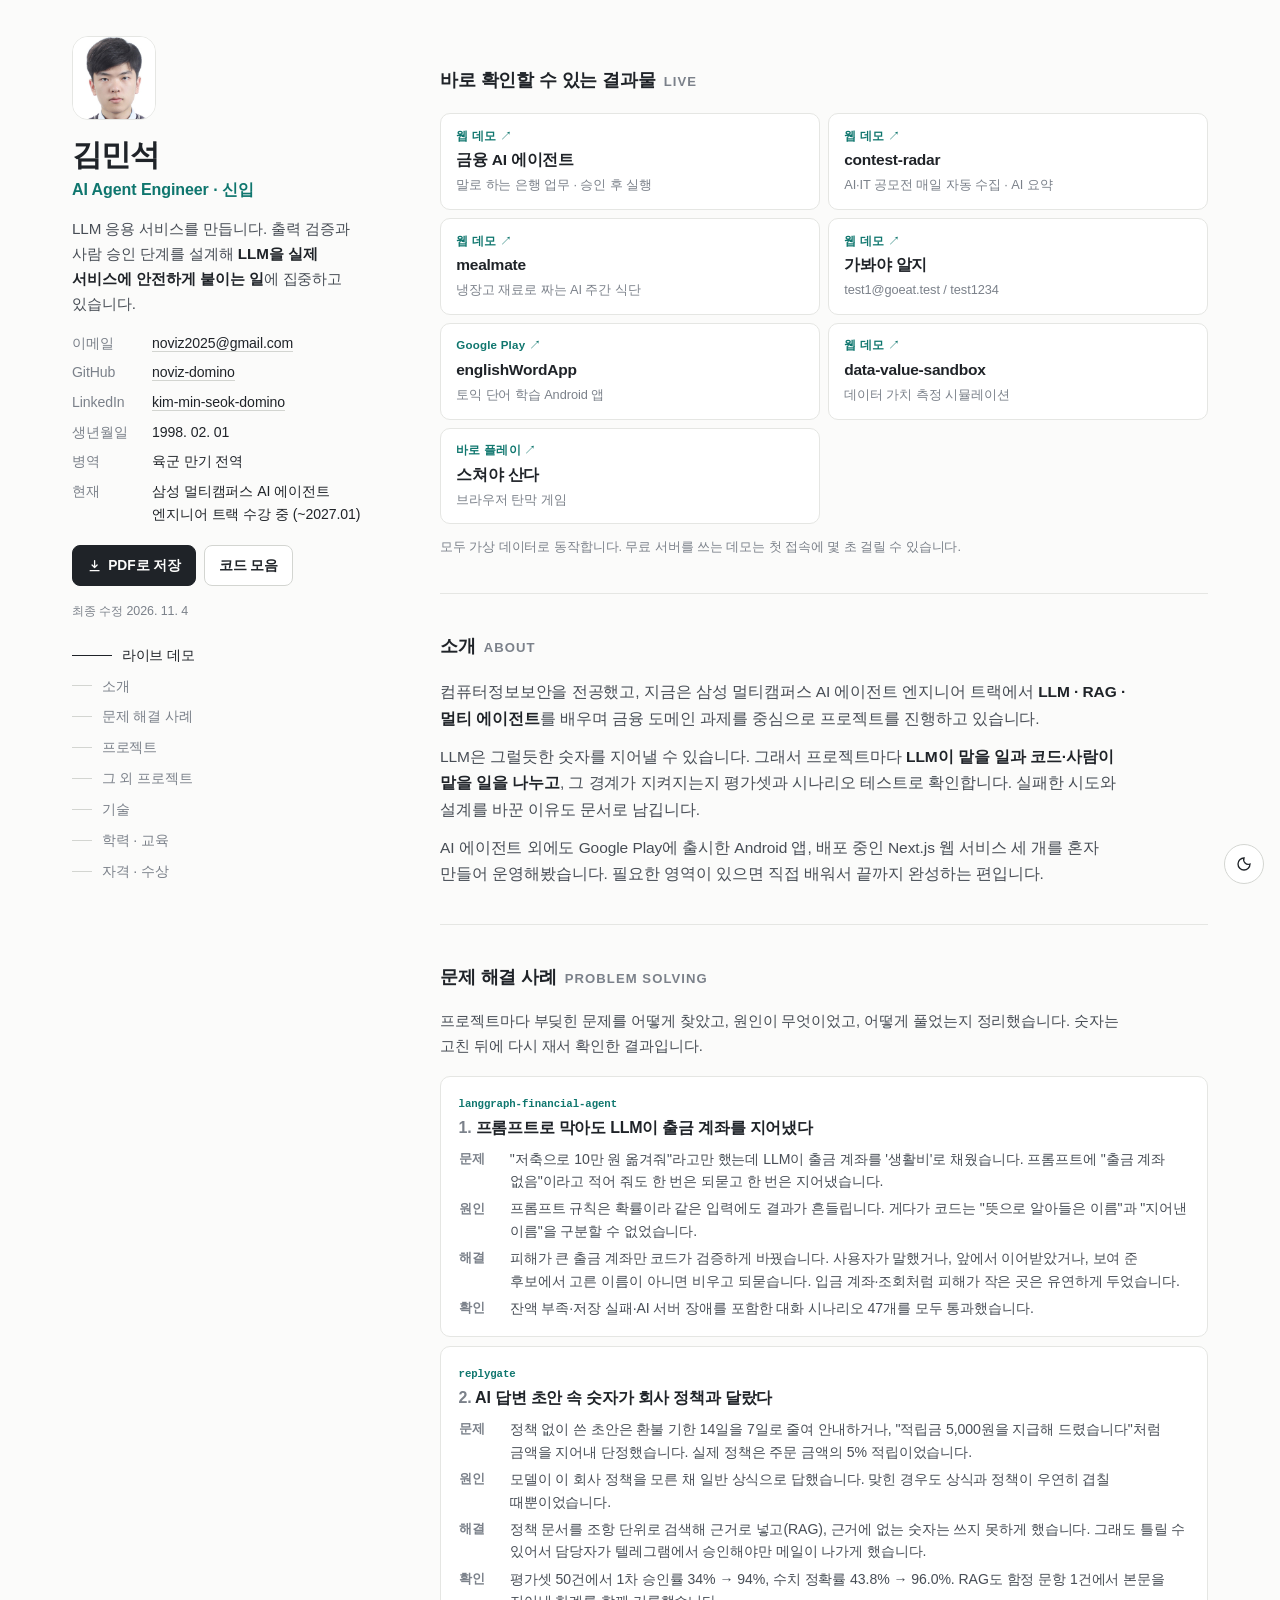
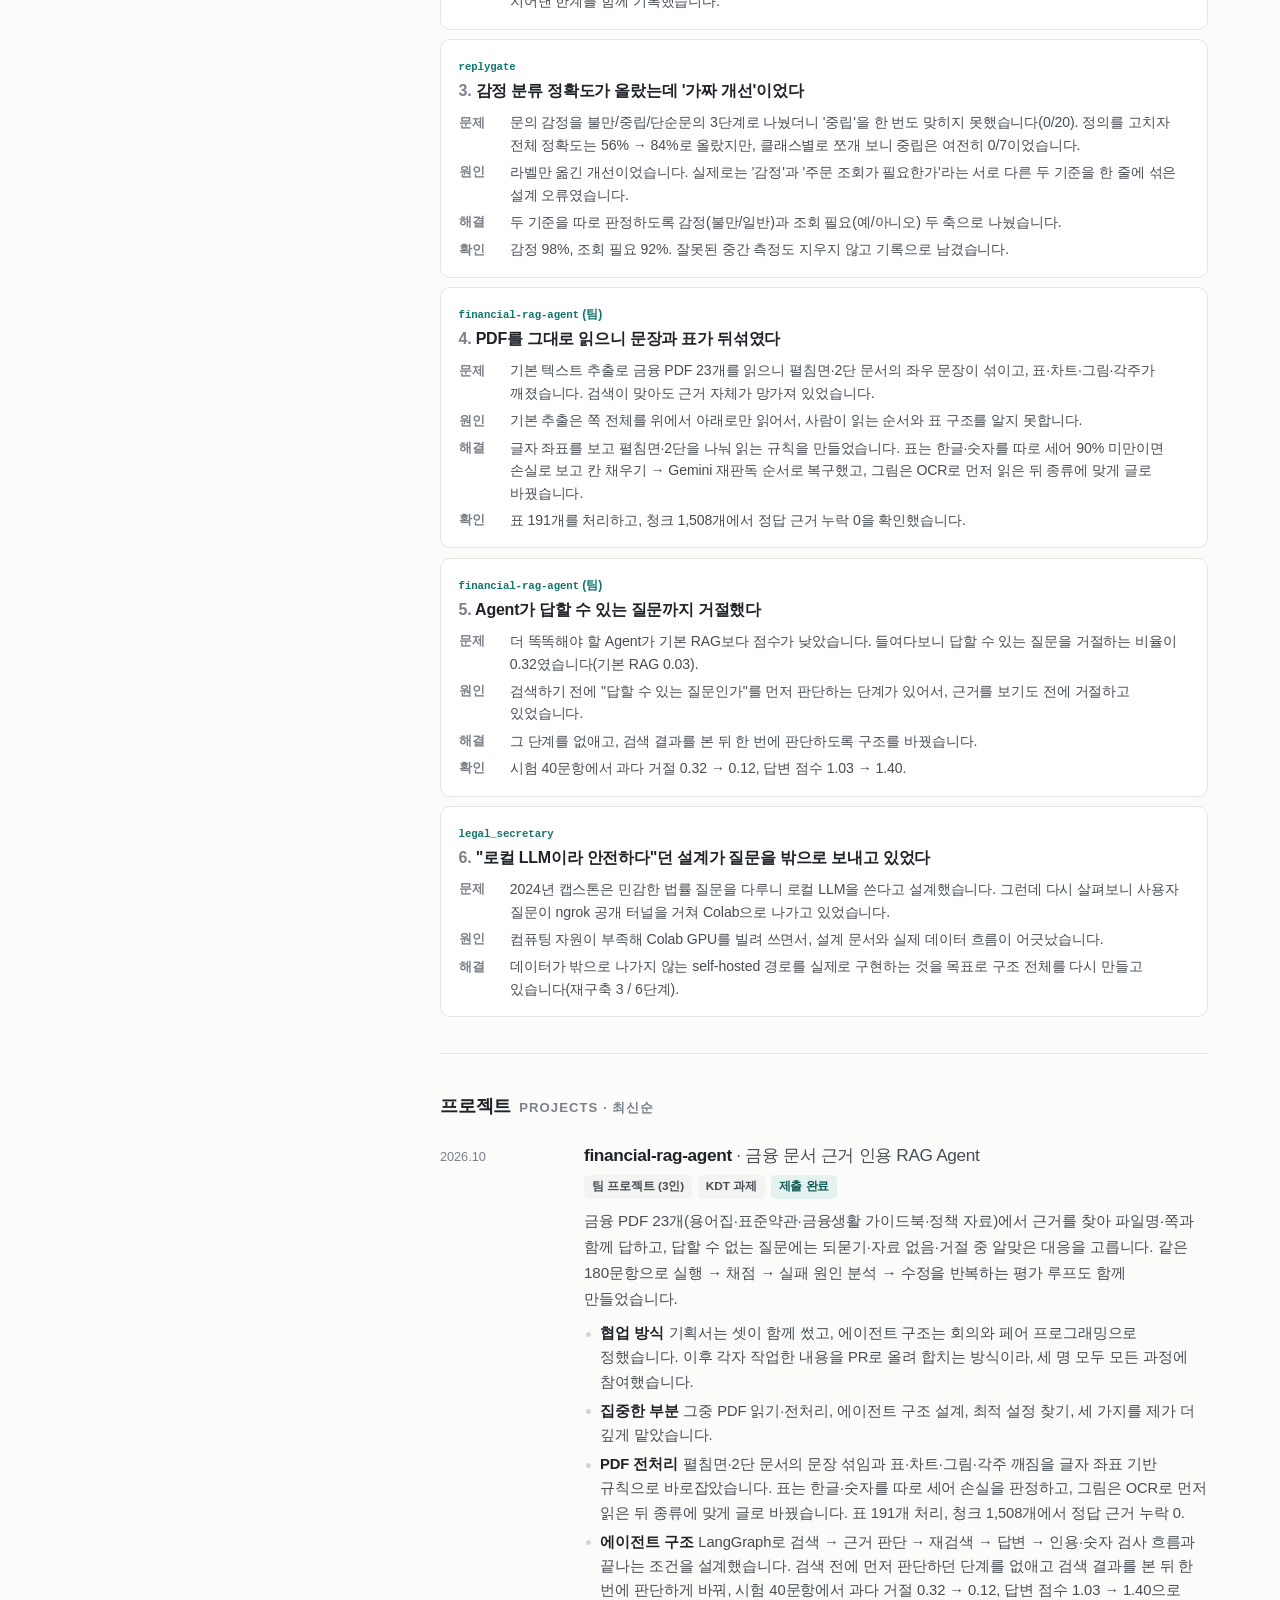
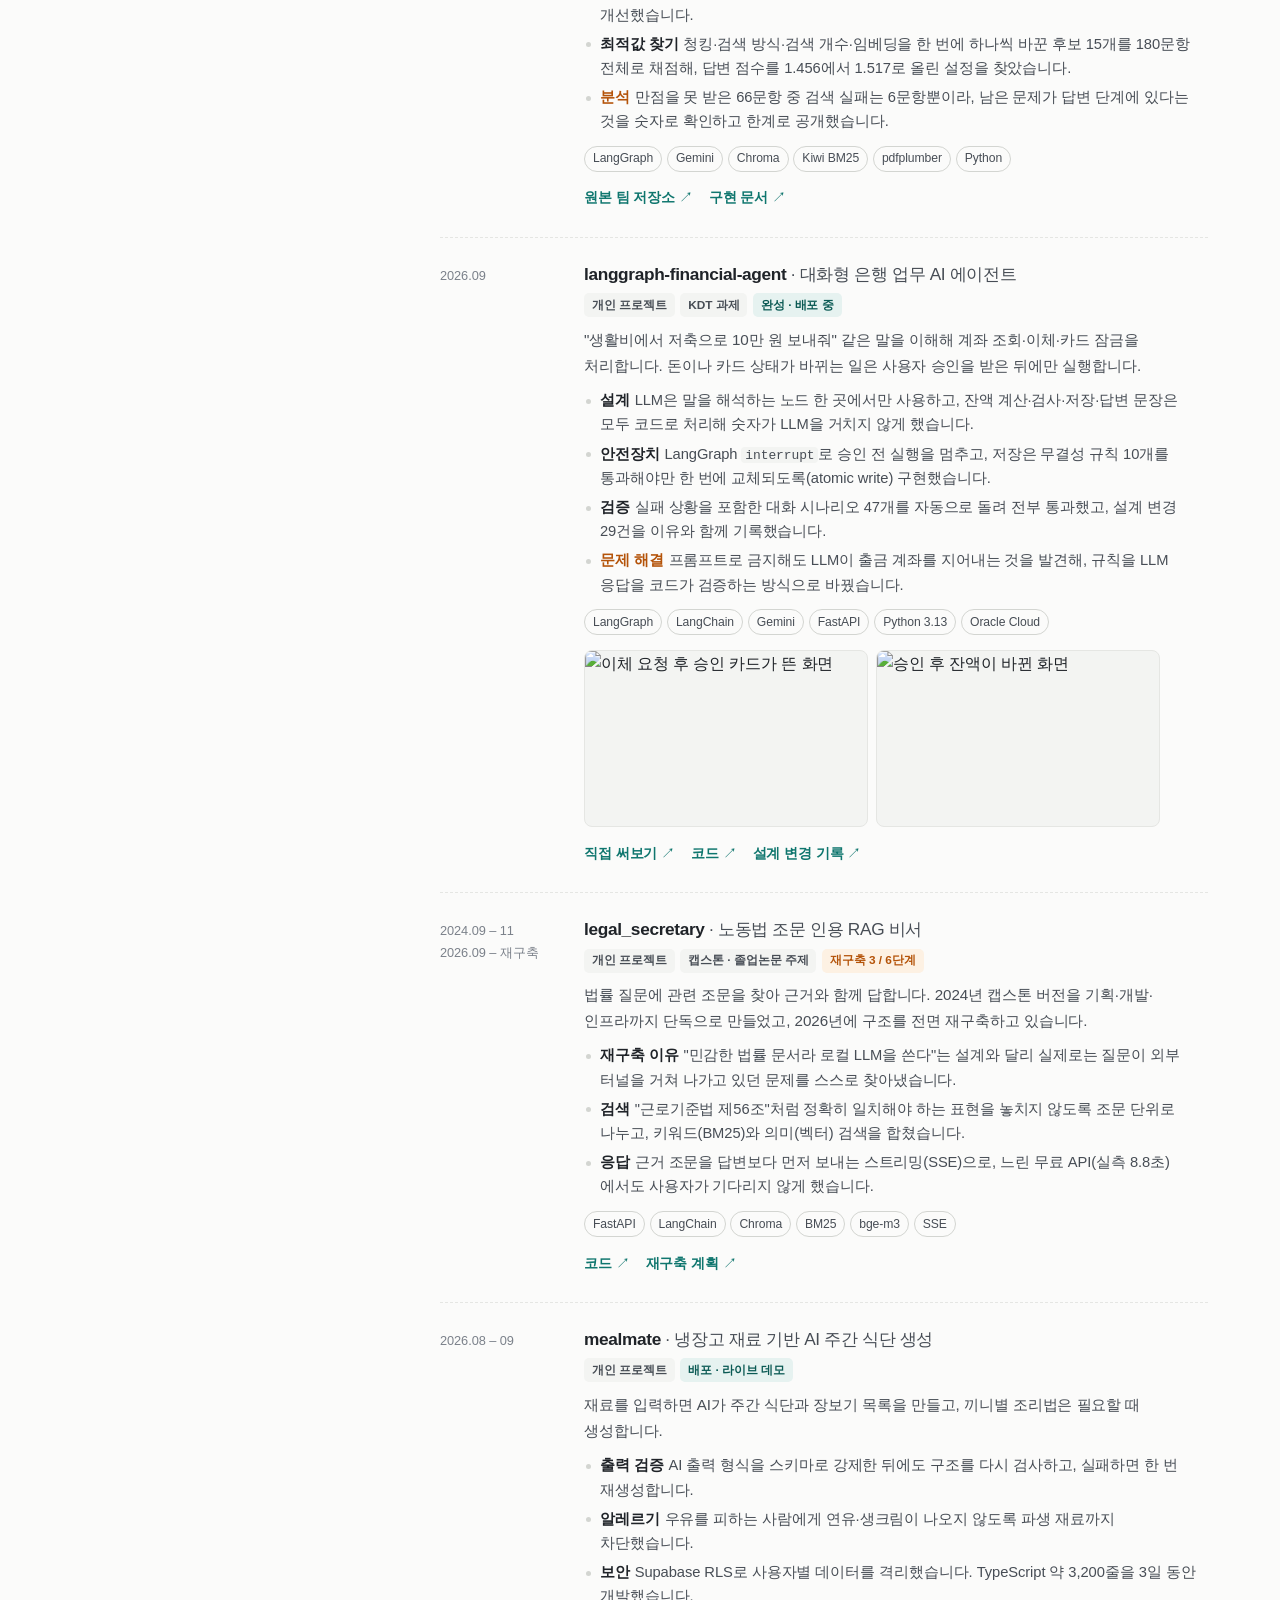
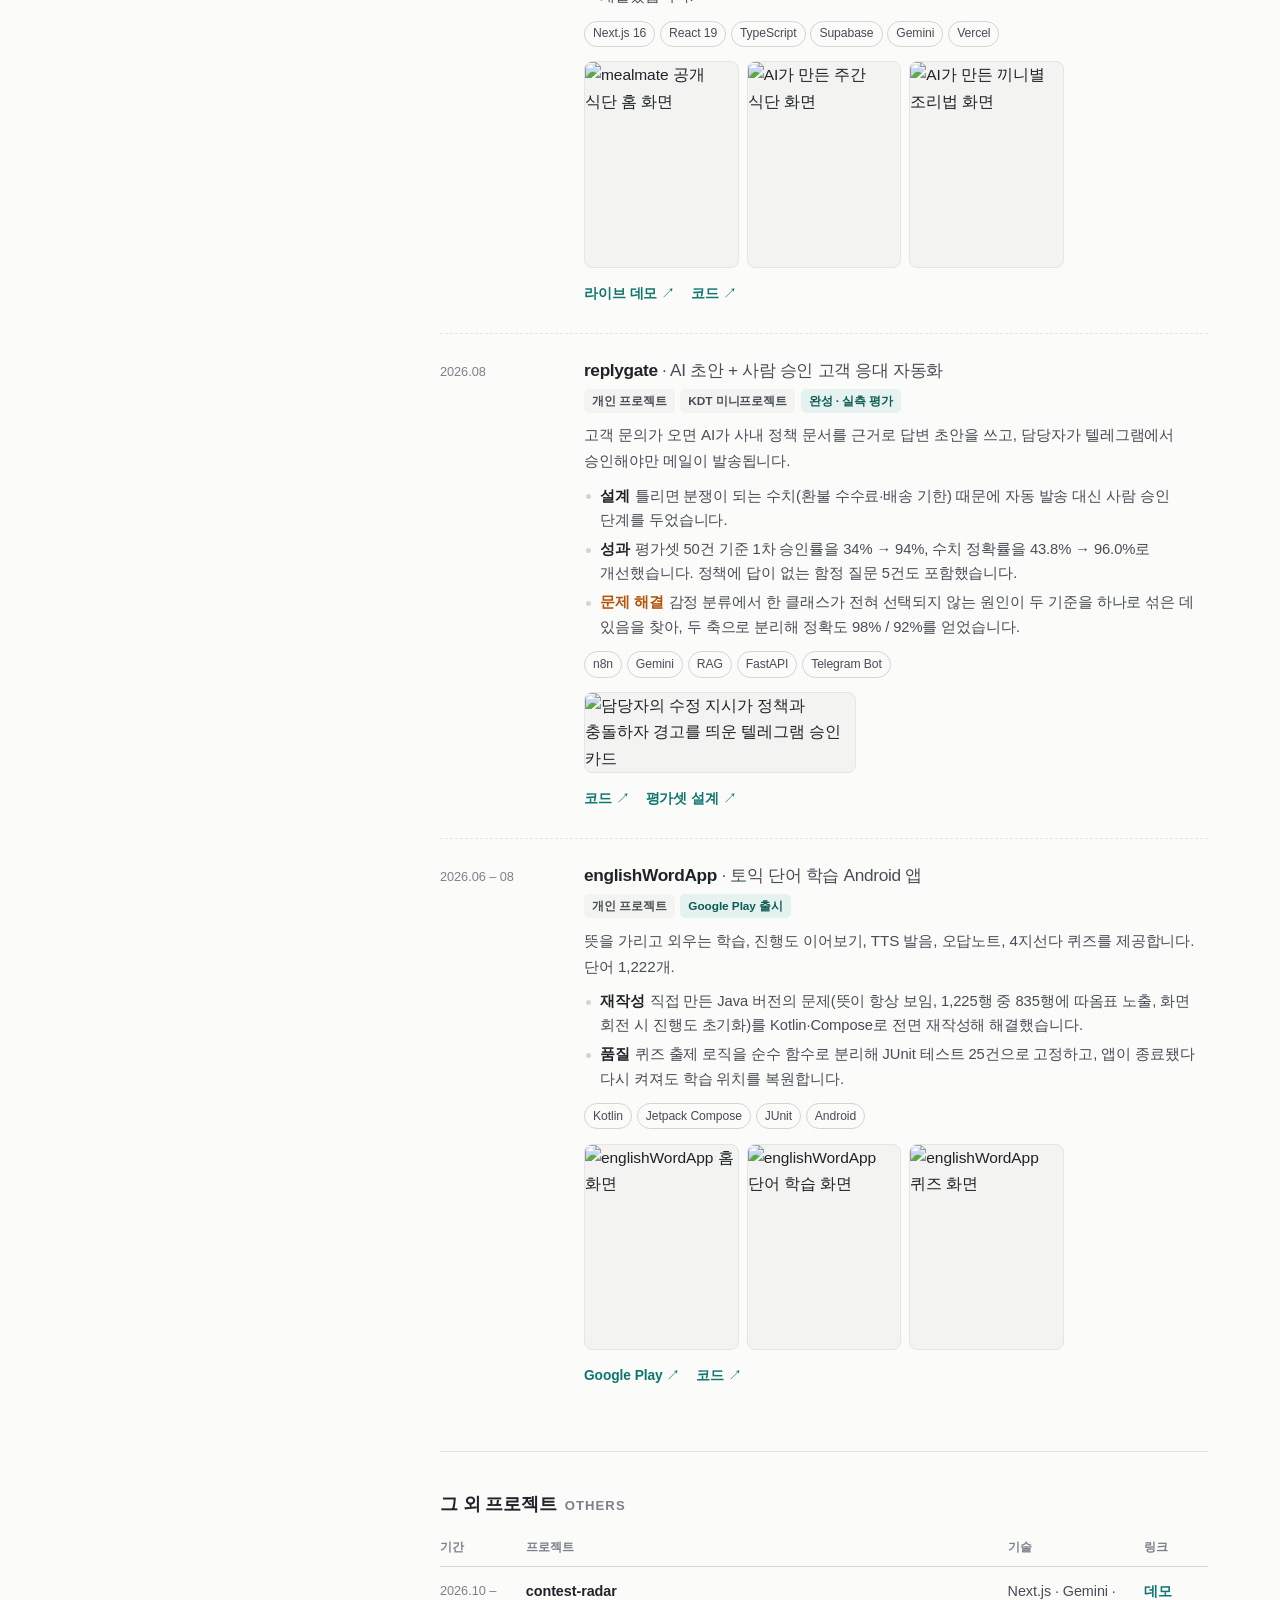
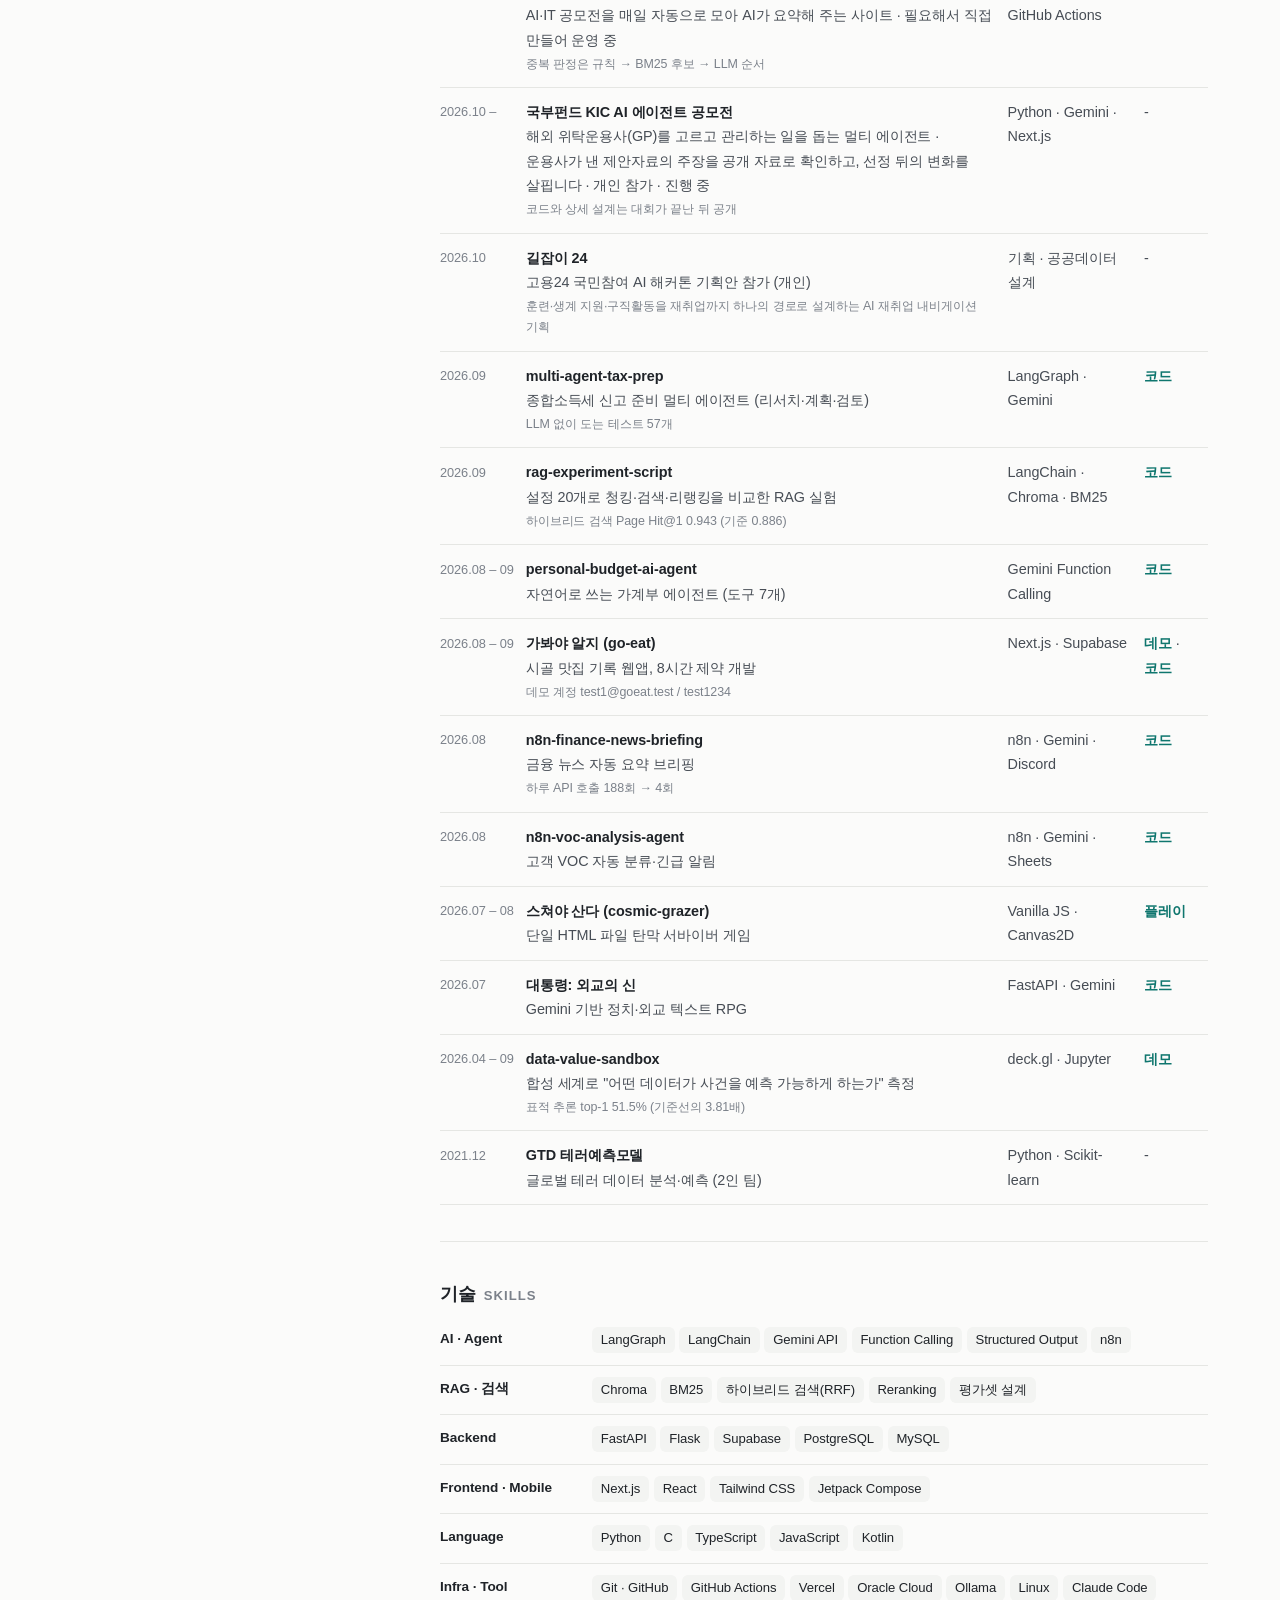
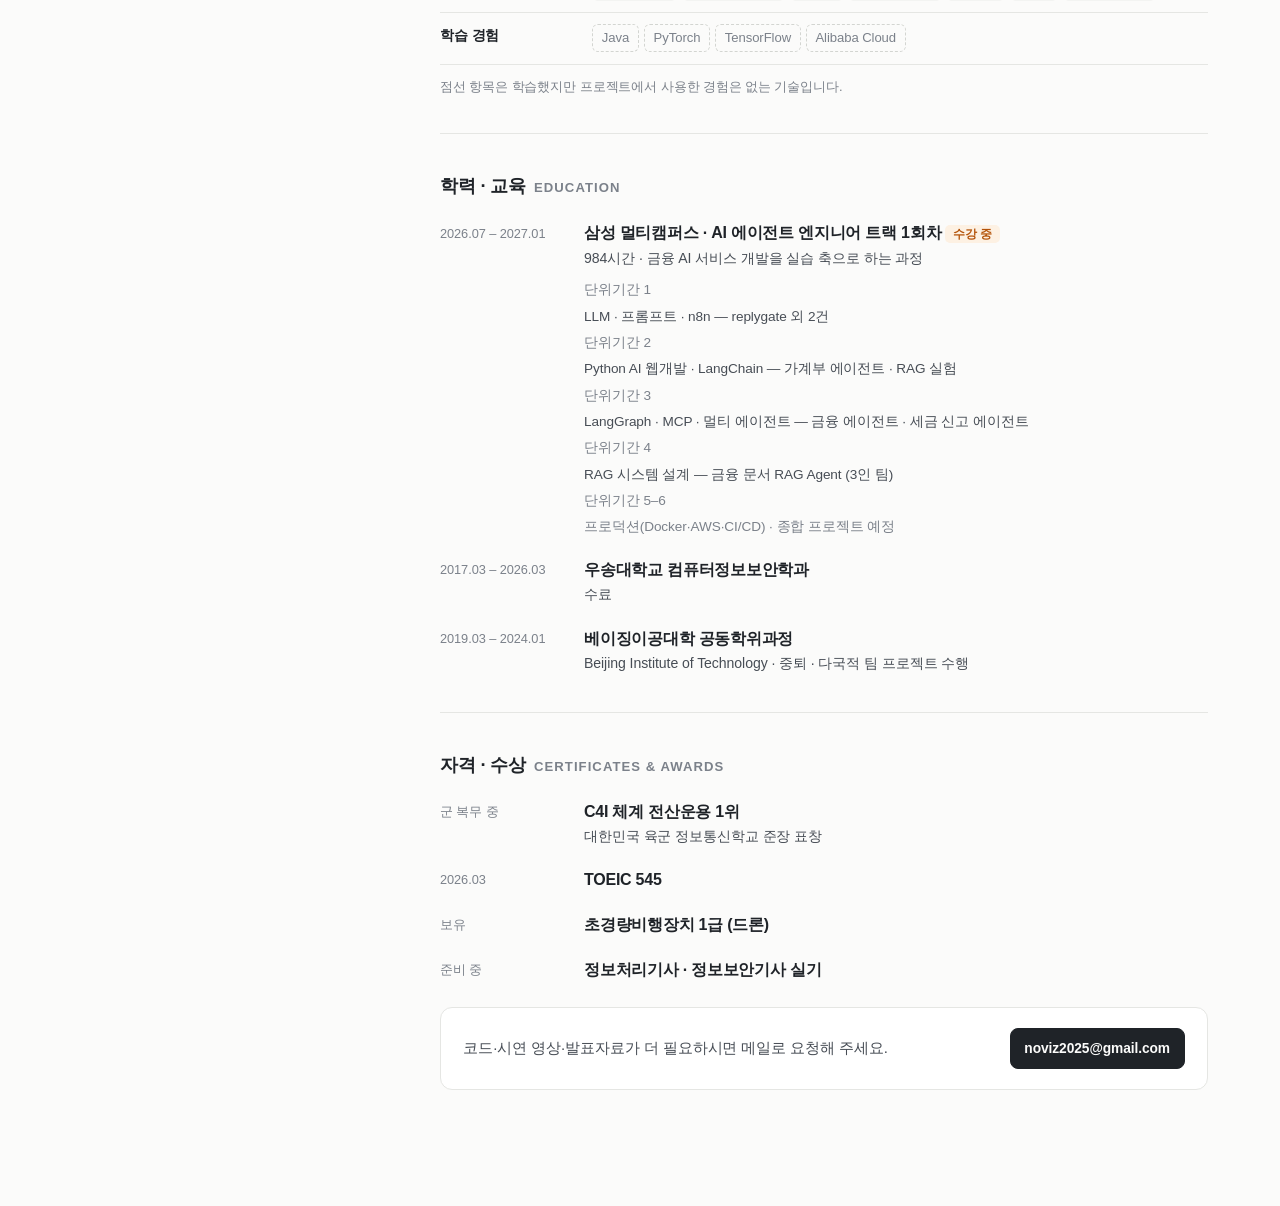
==== index.html @ 663643cb "docs: 국부펀드 KIC 공모전 항목에 대회 이름과 만드는 것 한 줄 설명 추가 코드와 상세 설계는 대회 약관에 따라 대회가 끝난 뒤 공개  Co-Authored-By: Clau" ====
<!doctype html>
<html lang="ko">
<head>
<meta charset="utf-8">
<meta name="viewport" content="width=device-width, initial-scale=1">
<title>김민석 · AI Agent Engineer 포트폴리오</title>
<meta name="description" content="AI 에이전트 엔지니어 김민석의 포트폴리오. LangGraph 에이전트, RAG, n8n 자동화, 웹·앱 프로젝트와 학력·자격 정보.">

<link rel="icon" href="favicon.ico" sizes="any">
<link rel="icon" type="image/png" href="favicon.png">
<link rel="apple-touch-icon" href="apple-touch-icon.png">

<meta property="og:type" content="website">
<meta property="og:site_name" content="김민석 Portfolio">
<meta property="og:title" content="김민석 · AI Agent Engineer 포트폴리오">
<meta property="og:description" content="LLM 출력 검증과 사람 승인 단계를 설계해 실제 서비스에 붙이는 AI 에이전트 엔지니어. 프로젝트·기술·학력 한눈에 보기.">
<meta property="og:image" content="https://noviz-domino.github.io/og-image.png?v=3">
<meta property="og:image:width" content="1200">
<meta property="og:image:height" content="630">
<meta property="og:url" content="https://noviz-domino.github.io/">
<meta property="og:locale" content="ko_KR">
<meta name="twitter:card" content="summary_large_image">
<meta name="twitter:title" content="김민석 · AI Agent Engineer 포트폴리오">
<meta name="twitter:description" content="LLM 출력 검증과 사람 승인 단계를 설계해 실제 서비스에 붙이는 AI 에이전트 엔지니어. 프로젝트·기술·학력 한눈에 보기.">
<meta name="twitter:image" content="https://noviz-domino.github.io/og-image.png?v=3">

<link rel="stylesheet" href="https://cdn.jsdelivr.net/gh/orioncactus/pretendard@v1.3.9/dist/web/variable/pretendardvariable-dynamic-subset.min.css">

<script>
  (function () {
    try {
      var t = localStorage.getItem('theme');
      if (t === 'dark' || t === 'light') document.documentElement.setAttribute('data-theme', t);
    } catch (e) {}
  })();
</script>

<style>
  *, *::before, *::after { box-sizing: border-box; }
  html { -webkit-text-size-adjust: 100%; scroll-behavior: smooth; }
  body, h1, h2, h3, h4, p, ul, ol, li, figure, dl, dd, table { margin: 0; padding: 0; }
  ul, ol { list-style: none; }
  img { display: block; max-width: 100%; height: auto; }
  a { color: inherit; }
  button { font: inherit; color: inherit; }

  :root {
    --bg: #fbfbfa;
    --panel: #ffffff;
    --soft: #f3f4f2;
    --text: #1f2328;
    --text-2: #474d55;
    --muted: #7b818a;
    --line: #e5e6e3;
    --line-2: #d3d5d1;
    --accent: #0f766e;
    --accent-2: #0b5a54;
    --accent-bg: #e6f2f0;
    --warn: #b45309;
    --warn-bg: #fdf1e3;
    --font: "Pretendard Variable", Pretendard, -apple-system, BlinkMacSystemFont, "Segoe UI",
            "Apple SD Gothic Neo", "Malgun Gothic", "Noto Sans KR", sans-serif;
  }
  @media (prefers-color-scheme: dark) {
    :root:not([data-theme="light"]) {
      --bg: #111315; --panel: #171a1d; --soft: #1d2124;
      --text: #e6e8ea; --text-2: #b7bcc2; --muted: #878d94;
      --line: #262a2e; --line-2: #33383d;
      --accent: #5ec4b6; --accent-2: #8ad8cc; --accent-bg: #16302c;
      --warn: #f0a060; --warn-bg: #33241a;
    }
  }
  :root[data-theme="dark"] {
    --bg: #111315; --panel: #171a1d; --soft: #1d2124;
    --text: #e6e8ea; --text-2: #b7bcc2; --muted: #878d94;
    --line: #262a2e; --line-2: #33383d;
    --accent: #5ec4b6; --accent-2: #8ad8cc; --accent-bg: #16302c;
    --warn: #f0a060; --warn-bg: #33241a;
  }

  body {
    background: var(--bg); color: var(--text);
    font-family: var(--font); font-size: 15.5px; line-height: 1.7;
    letter-spacing: -0.005em; word-break: keep-all; overflow-wrap: break-word;
    -webkit-font-smoothing: antialiased;
  }
  strong { font-weight: 650; color: var(--text); }
  code { font-family: ui-monospace, SFMono-Regular, Consolas, monospace; font-size: 0.88em; padding: 0.05em 0.3em; border-radius: 4px; background: var(--soft); }

  .layout { max-width: 76rem; margin: 0 auto; padding: 0 1rem; }
  @media (min-width: 64rem) {
    .layout { display: grid; grid-template-columns: 19rem minmax(0, 1fr); gap: 4rem; padding: 0 2.5rem; }
  }

  .profile { padding: 2.5rem 0 1.5rem; }
  @media (min-width: 64rem) {
    .profile { position: sticky; top: 0; height: 100vh; overflow-y: auto; scrollbar-width: none; padding: 2.25rem 0 1.5rem; display: flex; flex-direction: column; }
    .profile::-webkit-scrollbar { display: none; }
  }
  .id { display: flex; gap: 1rem; align-items: center; }
  @media (min-width: 64rem) { .id { flex-direction: column; align-items: flex-start; } }
  .photo { width: 88px; height: 88px; border-radius: 16px; object-fit: cover; border: 1px solid var(--line); flex: none; }
  @media (min-width: 64rem) { .photo { width: 84px; height: 84px; } }
  .name { font-size: 1.9rem; font-weight: 750; letter-spacing: -0.03em; line-height: 1.2; }
  .role { margin-top: 0.2rem; font-size: 1rem; font-weight: 600; color: var(--accent); }
  .summary { margin-top: 0.8rem; font-size: 0.95rem; color: var(--text-2); line-height: 1.65; }

  .facts { margin-top: 1rem; display: grid; gap: 0.35rem; font-size: 0.88rem; }
  .facts div { display: grid; grid-template-columns: 4.5rem 1fr; gap: 0.5rem; }
  .facts dt { color: var(--muted); }
  .facts dd a { color: var(--text); text-decoration: none; border-bottom: 1px solid var(--line-2); }
  .facts dd a:hover { color: var(--accent); border-bottom-color: var(--accent); }

  .toc { display: none; }
  @media (min-width: 64rem) {
    .toc { display: grid; gap: 0; margin-top: 1.1rem; font-size: 0.9rem; }
    .toc a { display: flex; align-items: center; gap: 0.6rem; padding: 0.2rem 0; color: var(--muted); text-decoration: none; }
    .toc a::before { content: ""; width: 1.25rem; height: 1px; background: var(--line-2); transition: width .15s, background .15s; }
    .toc a:hover, .toc a.on { color: var(--text); }
    .toc a.on::before { width: 2.5rem; background: var(--text); }
  }
  .actions { display: flex; flex-wrap: wrap; gap: 0.5rem; margin-top: 1.5rem; }
  @media (min-width: 64rem) { .actions { margin-top: 1.1rem; } }
  @media (min-width: 64rem) and (max-height: 820px) { .toc { display: none; } }
  .btn {
    display: inline-flex; align-items: center; gap: 0.4rem; cursor: pointer;
    padding: 0.5rem 0.85rem; border-radius: 8px; font-size: 0.86rem; font-weight: 600; text-decoration: none;
    border: 1px solid var(--line-2); background: var(--panel); color: var(--text);
  }
  .btn:hover { border-color: var(--accent); color: var(--accent); }
  .btn.primary { background: var(--text); color: var(--bg); border-color: var(--text); }
  .btn.primary:hover { background: var(--accent); border-color: var(--accent); color: #fff; }
  .btn svg { width: 0.95rem; height: 0.95rem; }
  .updated { margin-top: 0.9rem; font-size: 0.78rem; color: var(--muted); }

  main { padding: 0.5rem 0 4rem; min-width: 0; }
  @media (min-width: 64rem) { main { padding: 3.5rem 0 5rem; } }
  section { padding: 2.25rem 0; border-top: 1px solid var(--line); scroll-margin-top: 1rem; }
  section:first-child { border-top: 0; padding-top: 0.5rem; }
  h2 { font-size: 0.82rem; font-weight: 700; letter-spacing: 0.08em; color: var(--muted); margin-bottom: 1.1rem; }
  h2 span { color: var(--text); letter-spacing: -0.01em; font-size: 1.15rem; margin-right: 0.5rem; }

  .demos { display: grid; gap: 0.5rem; grid-template-columns: repeat(2, minmax(0, 1fr)); }
  @media (max-width: 40rem) { .demos { grid-template-columns: repeat(2, minmax(0, 1fr)); } .demos a { padding: 0.7rem 0.75rem; } .demos .d-what { font-size: 0.76rem; } }
  .demos a {
    display: grid; align-content: start; gap: 0.05rem; height: 100%; padding: 0.8rem 0.95rem; border-radius: 10px; text-decoration: none;
    background: var(--panel); border: 1px solid var(--line); transition: border-color .15s, transform .15s;
  }
  .demos a:hover { border-color: var(--accent); transform: translateY(-1px); }
  .demos .d-kind { font-size: 0.72rem; font-weight: 700; color: var(--accent); letter-spacing: 0.02em; }
  .demos .d-kind::after { content: " ↗"; font-weight: 400; }
  .demos b { font-size: 0.97rem; font-weight: 700; letter-spacing: -0.015em; }
  .demos .d-what { font-size: 0.8rem; color: var(--muted); }

  .about p { color: var(--text-2); max-width: 44rem; }
  .about p + p { margin-top: 0.75rem; }

  .lead { color: var(--text-2); font-size: 0.92rem; margin-bottom: 1rem; max-width: 44rem; }
  .cases { display: grid; gap: 0.6rem; list-style: none; counter-reset: c; }
  .cases li { counter-increment: c; padding: 1rem 1.1rem; border-radius: 10px; background: var(--panel); border: 1px solid var(--line); }
  .cases .c-proj { font-size: 0.76rem; color: var(--accent); font-weight: 600; }
  .cases .c-proj code { background: none; padding: 0; }
  .cases h3 { margin-top: 0.15rem; font-size: 1rem; font-weight: 700; letter-spacing: -0.015em; line-height: 1.45; }
  .cases h3::before { content: counter(c) ". "; color: var(--muted); }
  .cases dl { margin-top: 0.55rem; display: grid; grid-template-columns: 2.6rem 1fr; gap: 0.3rem 0.6rem; font-size: 0.88rem; line-height: 1.6; }
  .cases dt { font-weight: 700; color: var(--muted); font-size: 0.8rem; padding-top: 0.08rem; }
  .cases dd { color: var(--text-2); }

  .proj { display: grid; gap: 0.25rem 1.5rem; padding: 1.5rem 0; border-top: 1px dashed var(--line); }
  .proj:first-of-type { border-top: 0; padding-top: 0.25rem; }
  @media (min-width: 48rem) { .proj { grid-template-columns: 7.5rem minmax(0, 1fr); } }
  .when { font-size: 0.8rem; color: var(--muted); font-variant-numeric: tabular-nums; padding-top: 0.2rem; white-space: nowrap; }
  .proj h3 { font-size: 1.08rem; font-weight: 700; letter-spacing: -0.02em; line-height: 1.4; }
  .proj h3 .kr { font-weight: 500; color: var(--text-2); }
  .meta { display: flex; flex-wrap: wrap; gap: 0.35rem; margin-top: 0.45rem; }
  .badge { white-space: nowrap; font-size: 0.74rem; font-weight: 600; padding: 0.12rem 0.5rem; border-radius: 5px; background: var(--soft); color: var(--text-2); }
  .badge.ok { background: var(--accent-bg); color: var(--accent-2); }
  .badge.wip { background: var(--warn-bg); color: var(--warn); }
  .proj .desc { margin-top: 0.6rem; color: var(--text-2); font-size: 0.95rem; }
  .points { margin-top: 0.6rem; display: grid; gap: 0.3rem; }
  .points li { position: relative; padding-left: 1rem; font-size: 0.92rem; color: var(--text-2); line-height: 1.65; }
  .points li::before { content: ""; position: absolute; left: 0.1rem; top: 0.72em; width: 5px; height: 5px; border-radius: 50%; background: var(--line-2); }
  .points .label { font-weight: 650; color: var(--text); margin-right: 0.3rem; }
  .points .label.fail { color: var(--warn); }
  .tags { display: flex; flex-wrap: wrap; gap: 0.3rem; margin-top: 0.75rem; }
  .tag { font-size: 0.76rem; padding: 0.12rem 0.5rem; border-radius: 999px; border: 1px solid var(--line-2); color: var(--text-2); }
  .links { display: flex; flex-wrap: wrap; gap: 0.3rem 1rem; margin-top: 0.7rem; font-size: 0.86rem; font-weight: 600; }
  .links a { color: var(--accent); text-decoration: none; padding: 0.2rem 0; }
  .links a:hover { text-decoration: underline; text-underline-offset: 3px; }
  .links a::after { content: " ↗"; font-weight: 400; }
  .thumbs { display: grid; grid-template-columns: repeat(3, minmax(0, 1fr)); gap: 0.5rem; margin-top: 0.9rem; max-width: 30rem; }
  .thumbs img { width: 100%; aspect-ratio: 3 / 4; object-fit: cover; object-position: top; border-radius: 8px; border: 1px solid var(--line); background: var(--soft); }
  .thumbs.one { grid-template-columns: 1fr; max-width: 17rem; }
  .thumbs.wide { grid-template-columns: repeat(2, minmax(0, 1fr)); max-width: 36rem; }
  .thumbs.wide img { aspect-ratio: 16 / 10; object-position: left top; }
  @media (max-width: 40rem) { .thumbs.wide { grid-template-columns: 1fr; } .thumbs.wide img { aspect-ratio: auto; } }
  .thumbs.one img { aspect-ratio: auto; }

  .others { width: 100%; border-collapse: collapse; font-size: 0.9rem; }
  .others th { text-align: left; font-size: 0.76rem; font-weight: 600; color: var(--muted); padding: 0 0.75rem 0.5rem 0; border-bottom: 1px solid var(--line-2); }
  .others td { padding: 0.75rem 0.75rem 0.75rem 0; border-bottom: 1px solid var(--line); vertical-align: top; color: var(--text-2); }
  .others td:first-child { white-space: nowrap; color: var(--muted); font-size: 0.8rem; font-variant-numeric: tabular-nums; padding-top: 0.85rem; }
  .others td b { display: block; color: var(--text); font-weight: 650; }
  .others td .s { display: block; font-size: 0.78rem; color: var(--muted); margin-top: 0.1rem; }
  .others td a { color: var(--accent); font-weight: 600; text-decoration: none; white-space: nowrap; }
  .others td a:hover { text-decoration: underline; }
  @media (max-width: 40rem) {
    .others thead { display: none; }
    .others tr { display: grid; grid-template-columns: 1fr auto; gap: 0.1rem 0.75rem; padding: 0.8rem 0; border-bottom: 1px solid var(--line); }
    .others td { border: 0; padding: 0; }
    .others td:first-child { grid-column: 1 / -1; padding: 0; }
    .others td.stack { grid-column: 1 / -1; font-size: 0.8rem; color: var(--muted); order: 3; }
  }

  .skills { display: grid; gap: 0; }
  .skills div { display: grid; gap: 0.35rem 1rem; padding: 0.7rem 0; border-bottom: 1px solid var(--line); }
  .skills div:first-child { padding-top: 0; }
  @media (min-width: 40rem) { .skills div { grid-template-columns: 8.5rem 1fr; } }
  .skills dt { font-size: 0.85rem; font-weight: 650; }
  .skills dd { display: flex; flex-wrap: wrap; gap: 0.3rem; }
  .chip { font-size: 0.82rem; padding: 0.12rem 0.55rem; border-radius: 6px; background: var(--soft); color: var(--text); }
  .chip.ghost { background: transparent; border: 1px dashed var(--line-2); color: var(--muted); }
  .note { margin-top: 0.7rem; font-size: 0.8rem; color: var(--muted); }

  .tl { display: grid; gap: 1.1rem; }
  .tl li { display: grid; gap: 0.1rem 1.5rem; }
  @media (min-width: 48rem) { .tl li { grid-template-columns: 7.5rem minmax(0, 1fr); } }
  .tl h3 { font-size: 1rem; font-weight: 700; letter-spacing: -0.015em; }
  .tl .sub { font-size: 0.88rem; color: var(--text-2); }
  .tl .mods { margin-top: 0.5rem; display: grid; gap: 0.2rem; font-size: 0.85rem; color: var(--text-2); }
  .tl .mods span { color: var(--muted); display: inline-block; width: 5.5rem; }
  .tl .mods i { font-style: normal; color: var(--muted); }

  .contact-box { margin-top: 1.5rem; padding: 1.25rem 1.4rem; border-radius: 12px; background: var(--panel); border: 1px solid var(--line); display: grid; gap: 0.9rem; }
  @media (min-width: 48rem) { .contact-box { grid-template-columns: 1fr auto; align-items: center; } }
  .contact-box p { color: var(--text-2); font-size: 0.93rem; }

  .theme-btn { position: fixed; right: 1rem; bottom: 1rem; z-index: 5; width: 2.5rem; height: 2.5rem; border-radius: 999px; display: grid; place-items: center; cursor: pointer; background: var(--panel); border: 1px solid var(--line-2); }
  .theme-btn:hover { border-color: var(--accent); color: var(--accent); }
  @media (max-width: 63.99rem) { .theme-btn { position: absolute; top: 1rem; bottom: auto; } }
  .theme-btn svg { width: 1rem; height: 1rem; }

  :focus-visible { outline: 2px solid var(--accent); outline-offset: 2px; border-radius: 4px; }
  @media (prefers-reduced-motion: reduce) { html { scroll-behavior: auto; } * { transition: none !important; } }

  .thumbs img { cursor: zoom-in; transition: opacity .15s; }
  .thumbs img:hover { opacity: 0.85; }
  .lb { border: 0; padding: 0; margin: 0; width: 100vw; height: 100vh; max-width: none; max-height: none; background: transparent; }
  .lb::backdrop { background: rgb(10 12 14 / 0.94); }
  .lb[open] { display: grid; place-items: center; }
  .lb figure { display: grid; justify-items: center; gap: 0.75rem; max-width: 94vw; }
  .lb img { max-width: 94vw; max-height: 84vh; width: auto; height: auto; border-radius: 10px; background: #fff; box-shadow: 0 20px 60px rgb(0 0 0 / .45); cursor: zoom-out; }
  .lb figcaption { color: #e6e8ea; font-size: 0.9rem; text-align: center; }
  .lb figcaption span { color: #9aa0a6; margin-left: 0.5rem; font-variant-numeric: tabular-nums; }
  .lb button { position: fixed; width: 2.75rem; height: 2.75rem; border-radius: 999px; border: 1px solid rgb(255 255 255 / .25); background: rgb(255 255 255 / .1); color: #fff; font-size: 1.25rem; line-height: 1; cursor: pointer; display: grid; place-items: center; }
  .lb button:hover { background: rgb(255 255 255 / .22); }
  .lb .lb-close { top: 1rem; right: 1rem; }
  .lb .lb-prev { left: 1rem; top: 50%; transform: translateY(-50%); }
  .lb .lb-next { right: 1rem; top: 50%; transform: translateY(-50%); }
  .lb.single .lb-prev, .lb.single .lb-next { display: none; }
  @media (max-width: 40rem) { .lb .lb-prev, .lb .lb-next { top: auto; bottom: 1.25rem; transform: none; } .lb img { max-height: 76vh; } }

  @media print {
    :root { --bg: #fff; --panel: #fff; --soft: #f4f4f4; --text: #000; --text-2: #222; --muted: #555; --line: #ddd; --line-2: #bbb; --accent: #0b5a54; }
    @page { margin: 14mm 12mm; }
    body { font-size: 10pt; line-height: 1.5; }
    .layout { display: block; padding: 0; max-width: none; }
    .profile { position: static; height: auto; padding: 0 0 0.8rem; border-bottom: 1px solid #ccc; }
    .id { flex-direction: row; align-items: center; }
    .photo { width: 72px; height: 72px; }
    .facts { grid-template-columns: repeat(2, 1fr); column-gap: 1.5rem; }
    .toc, .actions, .theme-btn, .thumbs, .contact-box, .lb { display: none !important; }
    main { padding: 0; }
    section { padding: 0.9rem 0; }
    .proj, .tl li, .cases li, .others tr { break-inside: avoid; }
    .links a::after { content: ""; }
  }
</style>
</head>
<body>

<div class="layout">

  <aside class="profile" aria-label="인적사항">
    <div class="id">
      <img class="photo" src="profile.jpg" alt="김민석 프로필 사진" width="480" height="480">
      <div>
        <h1 class="name">김민석</h1>
        <p class="role">AI Agent Engineer · 신입</p>
      </div>
    </div>
    <p class="summary">LLM 응용 서비스를 만듭니다. 출력 검증과 사람 승인 단계를 설계해 <strong>LLM을 실제 서비스에 안전하게 붙이는 일</strong>에 집중하고 있습니다.</p>

    <dl class="facts">
      <div><dt>이메일</dt><dd><a href="mailto:noviz2025@gmail.com">noviz2025@gmail.com</a></dd></div>
      <div><dt>GitHub</dt><dd><a href="https://github.com/noviz-domino" target="_blank" rel="noopener noreferrer">noviz-domino</a></dd></div>
      <div><dt>LinkedIn</dt><dd><a href="https://www.linkedin.com/in/kim-min-seok-domino/" target="_blank" rel="noopener noreferrer">kim-min-seok-domino</a></dd></div>
      <div><dt>생년월일</dt><dd>1998. 02. 01</dd></div>
      <div><dt>병역</dt><dd>육군 만기 전역</dd></div>
      <div><dt>현재</dt><dd>삼성 멀티캠퍼스 AI 에이전트 엔지니어 트랙 수강 중 (~2027.01)</dd></div>
    </dl>

    <div class="actions">
      <button class="btn primary" type="button" id="printBtn">
        <svg viewBox="0 0 24 24" fill="none" stroke="currentColor" stroke-width="2" stroke-linecap="round" aria-hidden="true"><path d="M12 4v11m0 0-4-4m4 4 4-4M5 20h14"/></svg>
        PDF로 저장
      </button>
      <a class="btn" href="https://github.com/noviz-domino/portfolio" target="_blank" rel="noopener noreferrer">코드 모음</a>
    </div>
    <p class="updated">최종 수정 2026. 11. 4</p>
      <nav class="toc" aria-label="목차">
      <a href="#demos">라이브 데모</a>
      <a href="#about">소개</a>
      <a href="#cases">문제 해결 사례</a>
      <a href="#projects">프로젝트</a>
      <a href="#others">그 외 프로젝트</a>
      <a href="#skills">기술</a>
      <a href="#education">학력 · 교육</a>
      <a href="#certs">자격 · 수상</a>
    </nav>

</aside>

  <main>

    <section id="demos">
      <h2><span>바로 확인할 수 있는 결과물</span>LIVE</h2>
      <ul class="demos">
        <li><a href="https://noviz-bank.duckdns.org" target="_blank" rel="noopener noreferrer"><span class="d-kind">웹 데모</span><b>금융 AI 에이전트</b><span class="d-what">말로 하는 은행 업무 · 승인 후 실행</span></a></li>
        <li><a href="https://contest-radar-eta.vercel.app" target="_blank" rel="noopener noreferrer"><span class="d-kind">웹 데모</span><b>contest-radar</b><span class="d-what">AI·IT 공모전 매일 자동 수집 · AI 요약</span></a></li>
        <li><a href="https://mealmate-inky.vercel.app" target="_blank" rel="noopener noreferrer"><span class="d-kind">웹 데모</span><b>mealmate</b><span class="d-what">냉장고 재료로 짜는 AI 주간 식단</span></a></li>
        <li><a href="https://go-eat-noviz.vercel.app" target="_blank" rel="noopener noreferrer"><span class="d-kind">웹 데모</span><b>가봐야 알지</b><span class="d-what">test1@goeat.test / test1234</span></a></li>
        <li><a href="https://play.google.com/store/apps/details?id=com.voca.englishwordapp" target="_blank" rel="noopener noreferrer"><span class="d-kind">Google Play</span><b>englishWordApp</b><span class="d-what">토익 단어 학습 Android 앱</span></a></li>
        <li><a href="https://noviz-domino.github.io/data-value-sandbox/" target="_blank" rel="noopener noreferrer"><span class="d-kind">웹 데모</span><b>data-value-sandbox</b><span class="d-what">데이터 가치 측정 시뮬레이션</span></a></li>
        <li><a href="https://noviz-domino.github.io/cosmic-grazer/" target="_blank" rel="noopener noreferrer"><span class="d-kind">바로 플레이</span><b>스쳐야 산다</b><span class="d-what">브라우저 탄막 게임</span></a></li>
      </ul>
      <p class="note">모두 가상 데이터로 동작합니다. 무료 서버를 쓰는 데모는 첫 접속에 몇 초 걸릴 수 있습니다.</p>
    </section>

    <section id="about">
      <h2><span>소개</span>ABOUT</h2>
      <div class="about">
        <p>컴퓨터정보보안을 전공했고, 지금은 삼성 멀티캠퍼스 AI 에이전트 엔지니어 트랙에서 <strong>LLM · RAG · 멀티 에이전트</strong>를 배우며 금융 도메인 과제를 중심으로 프로젝트를 진행하고 있습니다.</p>
        <p>LLM은 그럴듯한 숫자를 지어낼 수 있습니다. 그래서 프로젝트마다 <strong>LLM이 맡을 일과 코드·사람이 맡을 일을 나누고</strong>, 그 경계가 지켜지는지 평가셋과 시나리오 테스트로 확인합니다. 실패한 시도와 설계를 바꾼 이유도 문서로 남깁니다.</p>
        <p>AI 에이전트 외에도 Google Play에 출시한 Android 앱, 배포 중인 Next.js 웹 서비스 세 개를 혼자 만들어 운영해봤습니다. 필요한 영역이 있으면 직접 배워서 끝까지 완성하는 편입니다.</p>
      </div>
    </section>

    <section id="cases">
      <h2><span>문제 해결 사례</span>PROBLEM SOLVING</h2>
      <p class="lead">프로젝트마다 부딪힌 문제를 어떻게 찾았고, 원인이 무엇이었고, 어떻게 풀었는지 정리했습니다. 숫자는 고친 뒤에 다시 재서 확인한 결과입니다.</p>
      <ol class="cases">
        <li><p class="c-proj"><code>langgraph-financial-agent</code></p><h3>프롬프트로 막아도 LLM이 출금 계좌를 지어냈다</h3><dl><dt>문제</dt><dd>"저축으로 10만 원 옮겨줘"라고만 했는데 LLM이 출금 계좌를 '생활비'로 채웠습니다. 프롬프트에 "출금 계좌 없음"이라고 적어 줘도 한 번은 되묻고 한 번은 지어냈습니다.</dd><dt>원인</dt><dd>프롬프트 규칙은 확률이라 같은 입력에도 결과가 흔들립니다. 게다가 코드는 "뜻으로 알아들은 이름"과 "지어낸 이름"을 구분할 수 없었습니다.</dd><dt>해결</dt><dd>피해가 큰 출금 계좌만 코드가 검증하게 바꿨습니다. 사용자가 말했거나, 앞에서 이어받았거나, 보여 준 후보에서 고른 이름이 아니면 비우고 되묻습니다. 입금 계좌·조회처럼 피해가 작은 곳은 유연하게 두었습니다.</dd><dt>확인</dt><dd>잔액 부족·저장 실패·AI 서버 장애를 포함한 대화 시나리오 47개를 모두 통과했습니다.</dd></dl></li>
        <li><p class="c-proj"><code>replygate</code></p><h3>AI 답변 초안 속 숫자가 회사 정책과 달랐다</h3><dl><dt>문제</dt><dd>정책 없이 쓴 초안은 환불 기한 14일을 7일로 줄여 안내하거나, "적립금 5,000원을 지급해 드렸습니다"처럼 금액을 지어내 단정했습니다. 실제 정책은 주문 금액의 5% 적립이었습니다.</dd><dt>원인</dt><dd>모델이 이 회사 정책을 모른 채 일반 상식으로 답했습니다. 맞힌 경우도 상식과 정책이 우연히 겹칠 때뿐이었습니다.</dd><dt>해결</dt><dd>정책 문서를 조항 단위로 검색해 근거로 넣고(RAG), 근거에 없는 숫자는 쓰지 못하게 했습니다. 그래도 틀릴 수 있어서 담당자가 텔레그램에서 승인해야만 메일이 나가게 했습니다.</dd><dt>확인</dt><dd>평가셋 50건에서 1차 승인률 34% → 94%, 수치 정확률 43.8% → 96.0%. RAG도 함정 문항 1건에서 본문을 지어낸 한계를 함께 기록했습니다.</dd></dl></li>
        <li><p class="c-proj"><code>replygate</code></p><h3>감정 분류 정확도가 올랐는데 '가짜 개선'이었다</h3><dl><dt>문제</dt><dd>문의 감정을 불만/중립/단순문의 3단계로 나눴더니 '중립'을 한 번도 맞히지 못했습니다(0/20). 정의를 고치자 전체 정확도는 56% → 84%로 올랐지만, 클래스별로 쪼개 보니 중립은 여전히 0/7이었습니다.</dd><dt>원인</dt><dd>라벨만 옮긴 개선이었습니다. 실제로는 '감정'과 '주문 조회가 필요한가'라는 서로 다른 두 기준을 한 줄에 섞은 설계 오류였습니다.</dd><dt>해결</dt><dd>두 기준을 따로 판정하도록 감정(불만/일반)과 조회 필요(예/아니오) 두 축으로 나눴습니다.</dd><dt>확인</dt><dd>감정 98%, 조회 필요 92%. 잘못된 중간 측정도 지우지 않고 기록으로 남겼습니다.</dd></dl></li>
        <li><p class="c-proj"><code>financial-rag-agent</code> (팀)</p><h3>PDF를 그대로 읽으니 문장과 표가 뒤섞였다</h3><dl><dt>문제</dt><dd>기본 텍스트 추출로 금융 PDF 23개를 읽으니 펼침면·2단 문서의 좌우 문장이 섞이고, 표·차트·그림·각주가 깨졌습니다. 검색이 맞아도 근거 자체가 망가져 있었습니다.</dd><dt>원인</dt><dd>기본 추출은 쪽 전체를 위에서 아래로만 읽어서, 사람이 읽는 순서와 표 구조를 알지 못합니다.</dd><dt>해결</dt><dd>글자 좌표를 보고 펼침면·2단을 나눠 읽는 규칙을 만들었습니다. 표는 한글·숫자를 따로 세어 90% 미만이면 손실로 보고 칸 채우기 → Gemini 재판독 순서로 복구했고, 그림은 OCR로 먼저 읽은 뒤 종류에 맞게 글로 바꿨습니다.</dd><dt>확인</dt><dd>표 191개를 처리하고, 청크 1,508개에서 정답 근거 누락 0을 확인했습니다.</dd></dl></li>
        <li><p class="c-proj"><code>financial-rag-agent</code> (팀)</p><h3>Agent가 답할 수 있는 질문까지 거절했다</h3><dl><dt>문제</dt><dd>더 똑똑해야 할 Agent가 기본 RAG보다 점수가 낮았습니다. 들여다보니 답할 수 있는 질문을 거절하는 비율이 0.32였습니다(기본 RAG 0.03).</dd><dt>원인</dt><dd>검색하기 전에 "답할 수 있는 질문인가"를 먼저 판단하는 단계가 있어서, 근거를 보기도 전에 거절하고 있었습니다.</dd><dt>해결</dt><dd>그 단계를 없애고, 검색 결과를 본 뒤 한 번에 판단하도록 구조를 바꿨습니다.</dd><dt>확인</dt><dd>시험 40문항에서 과다 거절 0.32 → 0.12, 답변 점수 1.03 → 1.40.</dd></dl></li>
        <li><p class="c-proj"><code>legal_secretary</code></p><h3>"로컬 LLM이라 안전하다"던 설계가 질문을 밖으로 보내고 있었다</h3><dl><dt>문제</dt><dd>2024년 캡스톤은 민감한 법률 질문을 다루니 로컬 LLM을 쓴다고 설계했습니다. 그런데 다시 살펴보니 사용자 질문이 ngrok 공개 터널을 거쳐 Colab으로 나가고 있었습니다.</dd><dt>원인</dt><dd>컴퓨팅 자원이 부족해 Colab GPU를 빌려 쓰면서, 설계 문서와 실제 데이터 흐름이 어긋났습니다.</dd><dt>해결</dt><dd>데이터가 밖으로 나가지 않는 self-hosted 경로를 실제로 구현하는 것을 목표로 구조 전체를 다시 만들고 있습니다(재구축 3 / 6단계).</dd></dl></li>
      </ol>
    </section>

    <section id="projects">
      <h2><span>프로젝트</span>PROJECTS · 최신순</h2>

      <article class="proj">
        <p class="when">2026.10</p>
        <div>
          <h3>financial-rag-agent <span class="kr">· 금융 문서 근거 인용 RAG Agent</span></h3>
          <div class="meta"><span class="badge">팀 프로젝트 (3인)</span><span class="badge">KDT 과제</span><span class="badge ok">제출 완료</span></div>
          <p class="desc">금융 PDF 23개(용어집·표준약관·금융생활 가이드북·정책 자료)에서 근거를 찾아 파일명·쪽과 함께 답하고, 답할 수 없는 질문에는 되묻기·자료 없음·거절 중 알맞은 대응을 고릅니다. 같은 180문항으로 실행 → 채점 → 실패 원인 분석 → 수정을 반복하는 평가 루프도 함께 만들었습니다.</p>
          <ul class="points">
            <li><span class="label">협업 방식</span>기획서는 셋이 함께 썼고, 에이전트 구조는 회의와 페어 프로그래밍으로 정했습니다. 이후 각자 작업한 내용을 PR로 올려 합치는 방식이라, 세 명 모두 모든 과정에 참여했습니다.</li>
            <li><span class="label">집중한 부분</span>그중 PDF 읽기·전처리, 에이전트 구조 설계, 최적 설정 찾기, 세 가지를 제가 더 깊게 맡았습니다.</li>
            <li><span class="label">PDF 전처리</span>펼침면·2단 문서의 문장 섞임과 표·차트·그림·각주 깨짐을 글자 좌표 기반 규칙으로 바로잡았습니다. 표는 한글·숫자를 따로 세어 손실을 판정하고, 그림은 OCR로 먼저 읽은 뒤 종류에 맞게 글로 바꿨습니다. 표 191개 처리, 청크 1,508개에서 정답 근거 누락 0.</li>
            <li><span class="label">에이전트 구조</span>LangGraph로 검색 → 근거 판단 → 재검색 → 답변 → 인용·숫자 검사 흐름과 끝나는 조건을 설계했습니다. 검색 전에 먼저 판단하던 단계를 없애고 검색 결과를 본 뒤 한 번에 판단하게 바꿔, 시험 40문항에서 과다 거절 0.32 → 0.12, 답변 점수 1.03 → 1.40으로 개선했습니다.</li>
            <li><span class="label">최적값 찾기</span>청킹·검색 방식·검색 개수·임베딩을 한 번에 하나씩 바꾼 후보 15개를 180문항 전체로 채점해, 답변 점수를 1.456에서 1.517로 올린 설정을 찾았습니다.</li>
            <li><span class="label fail">분석</span>만점을 못 받은 66문항 중 검색 실패는 6문항뿐이라, 남은 문제가 답변 단계에 있다는 것을 숫자로 확인하고 한계로 공개했습니다.</li>
          </ul>
          <div class="tags"><span class="tag">LangGraph</span><span class="tag">Gemini</span><span class="tag">Chroma</span><span class="tag">Kiwi BM25</span><span class="tag">pdfplumber</span><span class="tag">Python</span></div>
          <div class="links">
            <a href="https://github.com/noviz-domino/financial-rag-agent" target="_blank" rel="noopener noreferrer">원본 팀 저장소</a>
            <a href="https://github.com/noviz-domino/financial-rag-agent/blob/main/docs/%EA%B5%AC%ED%98%84_%EB%AC%B8%EC%84%9C.md" target="_blank" rel="noopener noreferrer">구현 문서</a>
          </div>
        </div>
      </article>

      <article class="proj">
        <p class="when">2026.09</p>
        <div>
          <h3>langgraph-financial-agent <span class="kr">· 대화형 은행 업무 AI 에이전트</span></h3>
          <div class="meta"><span class="badge">개인 프로젝트</span><span class="badge">KDT 과제</span><span class="badge ok">완성 · 배포 중</span></div>
          <p class="desc">"생활비에서 저축으로 10만 원 보내줘" 같은 말을 이해해 계좌 조회·이체·카드 잠금을 처리합니다. 돈이나 카드 상태가 바뀌는 일은 사용자 승인을 받은 뒤에만 실행합니다.</p>
          <ul class="points">
            <li><span class="label">설계</span>LLM은 말을 해석하는 노드 한 곳에서만 사용하고, 잔액 계산·검사·저장·답변 문장은 모두 코드로 처리해 숫자가 LLM을 거치지 않게 했습니다.</li>
            <li><span class="label">안전장치</span>LangGraph <code>interrupt</code>로 승인 전 실행을 멈추고, 저장은 무결성 규칙 10개를 통과해야만 한 번에 교체되도록(atomic write) 구현했습니다.</li>
            <li><span class="label">검증</span>실패 상황을 포함한 대화 시나리오 47개를 자동으로 돌려 전부 통과했고, 설계 변경 29건을 이유와 함께 기록했습니다.</li>
            <li><span class="label fail">문제 해결</span>프롬프트로 금지해도 LLM이 출금 계좌를 지어내는 것을 발견해, 규칙을 LLM 응답을 코드가 검증하는 방식으로 바꿨습니다.</li>
          </ul>
          <div class="tags"><span class="tag">LangGraph</span><span class="tag">LangChain</span><span class="tag">Gemini</span><span class="tag">FastAPI</span><span class="tag">Python 3.13</span><span class="tag">Oracle Cloud</span></div>
          <div class="thumbs wide">
            <img src="https://raw.githubusercontent.com/noviz-domino/portfolio/main/projects/langgraph-financial-agent/docs/images/02-confirm.png" alt="이체 요청 후 승인 카드가 뜬 화면" loading="lazy">
            <img src="https://raw.githubusercontent.com/noviz-domino/portfolio/main/projects/langgraph-financial-agent/docs/images/03-done.png" alt="승인 후 잔액이 바뀐 화면" loading="lazy">
          </div>
          <div class="links">
            <a href="https://noviz-bank.duckdns.org" target="_blank" rel="noopener noreferrer">직접 써보기</a>
            <a href="https://github.com/noviz-domino/langgraph-financial-agent" target="_blank" rel="noopener noreferrer">코드</a>
            <a href="https://github.com/noviz-domino/portfolio/blob/main/projects/langgraph-financial-agent/docs/%EC%84%A4%EA%B3%84%EB%B3%80%EA%B2%BD%EA%B8%B0%EB%A1%9D.md" target="_blank" rel="noopener noreferrer">설계 변경 기록</a>
          </div>
        </div>
      </article>

      <article class="proj">
        <p class="when">2024.09 – 11<br>2026.09 – 재구축</p>
        <div>
          <h3>legal_secretary <span class="kr">· 노동법 조문 인용 RAG 비서</span></h3>
          <div class="meta"><span class="badge">개인 프로젝트</span><span class="badge">캡스톤 · 졸업논문 주제</span><span class="badge wip">재구축 3 / 6단계</span></div>
          <p class="desc">법률 질문에 관련 조문을 찾아 근거와 함께 답합니다. 2024년 캡스톤 버전을 기획·개발·인프라까지 단독으로 만들었고, 2026년에 구조를 전면 재구축하고 있습니다.</p>
          <ul class="points">
            <li><span class="label">재구축 이유</span>"민감한 법률 문서라 로컬 LLM을 쓴다"는 설계와 달리 실제로는 질문이 외부 터널을 거쳐 나가고 있던 문제를 스스로 찾아냈습니다.</li>
            <li><span class="label">검색</span>"근로기준법 제56조"처럼 정확히 일치해야 하는 표현을 놓치지 않도록 조문 단위로 나누고, 키워드(BM25)와 의미(벡터) 검색을 합쳤습니다.</li>
            <li><span class="label">응답</span>근거 조문을 답변보다 먼저 보내는 스트리밍(SSE)으로, 느린 무료 API(실측 8.8초)에서도 사용자가 기다리지 않게 했습니다.</li>
          </ul>
          <div class="tags"><span class="tag">FastAPI</span><span class="tag">LangChain</span><span class="tag">Chroma</span><span class="tag">BM25</span><span class="tag">bge-m3</span><span class="tag">SSE</span></div>
          <div class="links">
            <a href="https://github.com/noviz-domino/portfolio/tree/main/projects/legal_secretary" target="_blank" rel="noopener noreferrer">코드</a>
            <a href="https://github.com/noviz-domino/portfolio/blob/main/projects/legal_secretary/docs/%EB%A6%AC%EB%B9%8C%EB%94%A9%EA%B3%84%ED%9A%8D.md" target="_blank" rel="noopener noreferrer">재구축 계획</a>
          </div>
        </div>
      </article>

      <article class="proj">
        <p class="when">2026.08 – 09</p>
        <div>
          <h3>mealmate <span class="kr">· 냉장고 재료 기반 AI 주간 식단 생성</span></h3>
          <div class="meta"><span class="badge">개인 프로젝트</span><span class="badge ok">배포 · 라이브 데모</span></div>
          <p class="desc">재료를 입력하면 AI가 주간 식단과 장보기 목록을 만들고, 끼니별 조리법은 필요할 때 생성합니다.</p>
          <ul class="points">
            <li><span class="label">출력 검증</span>AI 출력 형식을 스키마로 강제한 뒤에도 구조를 다시 검사하고, 실패하면 한 번 재생성합니다.</li>
            <li><span class="label">알레르기</span>우유를 피하는 사람에게 연유·생크림이 나오지 않도록 파생 재료까지 차단했습니다.</li>
            <li><span class="label">보안</span>Supabase RLS로 사용자별 데이터를 격리했습니다. TypeScript 약 3,200줄을 3일 동안 개발했습니다.</li>
          </ul>
          <div class="tags"><span class="tag">Next.js 16</span><span class="tag">React 19</span><span class="tag">TypeScript</span><span class="tag">Supabase</span><span class="tag">Gemini</span><span class="tag">Vercel</span></div>
          <div class="thumbs">
            <img src="https://raw.githubusercontent.com/noviz-domino/portfolio/main/projects/mealmate/docs/screenshots/01-%ED%99%88-%EA%B3%B5%EA%B0%9C%EC%8B%9D%EB%8B%A8.png" alt="mealmate 공개 식단 홈 화면" loading="lazy">
            <img src="https://raw.githubusercontent.com/noviz-domino/portfolio/main/projects/mealmate/docs/screenshots/05-AI%EA%B0%80%EB%A7%8C%EB%93%A0%EC%8B%9D%EB%8B%A8.png" alt="AI가 만든 주간 식단 화면" loading="lazy">
            <img src="https://raw.githubusercontent.com/noviz-domino/portfolio/main/projects/mealmate/docs/screenshots/06-AI%EA%B0%80%EB%A7%8C%EB%93%A0%EC%A1%B0%EB%A6%AC%EB%B2%95.png" alt="AI가 만든 끼니별 조리법 화면" loading="lazy">
          </div>
          <div class="links">
            <a href="https://mealmate-inky.vercel.app" target="_blank" rel="noopener noreferrer">라이브 데모</a>
            <a href="https://github.com/noviz-domino/portfolio/tree/main/projects/mealmate" target="_blank" rel="noopener noreferrer">코드</a>
          </div>
        </div>
      </article>

      <article class="proj">
        <p class="when">2026.08</p>
        <div>
          <h3>replygate <span class="kr">· AI 초안 + 사람 승인 고객 응대 자동화</span></h3>
          <div class="meta"><span class="badge">개인 프로젝트</span><span class="badge">KDT 미니프로젝트</span><span class="badge ok">완성 · 실측 평가</span></div>
          <p class="desc">고객 문의가 오면 AI가 사내 정책 문서를 근거로 답변 초안을 쓰고, 담당자가 텔레그램에서 승인해야만 메일이 발송됩니다.</p>
          <ul class="points">
            <li><span class="label">설계</span>틀리면 분쟁이 되는 수치(환불 수수료·배송 기한) 때문에 자동 발송 대신 사람 승인 단계를 두었습니다.</li>
            <li><span class="label">성과</span>평가셋 50건 기준 1차 승인률을 34% → 94%, 수치 정확률을 43.8% → 96.0%로 개선했습니다. 정책에 답이 없는 함정 질문 5건도 포함했습니다.</li>
            <li><span class="label fail">문제 해결</span>감정 분류에서 한 클래스가 전혀 선택되지 않는 원인이 두 기준을 하나로 섞은 데 있음을 찾아, 두 축으로 분리해 정확도 98% / 92%를 얻었습니다.</li>
          </ul>
          <div class="tags"><span class="tag">n8n</span><span class="tag">Gemini</span><span class="tag">RAG</span><span class="tag">FastAPI</span><span class="tag">Telegram Bot</span></div>
          <div class="thumbs one">
            <img src="https://raw.githubusercontent.com/noviz-domino/portfolio/main/projects/replygate/docs/screenshots/%ED%85%94%EB%A0%88%EA%B7%B8%EB%9E%A8-%EC%A0%95%EC%B1%85%EC%B6%A9%EB%8F%8C-%EA%B0%90%EC%A7%80.png" alt="담당자의 수정 지시가 정책과 충돌하자 경고를 띄운 텔레그램 승인 카드" loading="lazy">
          </div>
          <div class="links">
            <a href="https://github.com/noviz-domino/portfolio/tree/main/projects/replygate" target="_blank" rel="noopener noreferrer">코드</a>
            <a href="https://github.com/noviz-domino/portfolio/tree/main/projects/replygate/eval" target="_blank" rel="noopener noreferrer">평가셋 설계</a>
          </div>
        </div>
      </article>

      <article class="proj">
        <p class="when">2026.06 – 08</p>
        <div>
          <h3>englishWordApp <span class="kr">· 토익 단어 학습 Android 앱</span></h3>
          <div class="meta"><span class="badge">개인 프로젝트</span><span class="badge ok">Google Play 출시</span></div>
          <p class="desc">뜻을 가리고 외우는 학습, 진행도 이어보기, TTS 발음, 오답노트, 4지선다 퀴즈를 제공합니다. 단어 1,222개.</p>
          <ul class="points">
            <li><span class="label">재작성</span>직접 만든 Java 버전의 문제(뜻이 항상 보임, 1,225행 중 835행에 따옴표 노출, 화면 회전 시 진행도 초기화)를 Kotlin·Compose로 전면 재작성해 해결했습니다.</li>
            <li><span class="label">품질</span>퀴즈 출제 로직을 순수 함수로 분리해 JUnit 테스트 25건으로 고정하고, 앱이 종료됐다 다시 켜져도 학습 위치를 복원합니다.</li>
          </ul>
          <div class="tags"><span class="tag">Kotlin</span><span class="tag">Jetpack Compose</span><span class="tag">JUnit</span><span class="tag">Android</span></div>
          <div class="thumbs">
            <img src="https://raw.githubusercontent.com/noviz-domino/portfolio/main/projects/englishWordApp/docs/brand/play-store/capture/main.png" alt="englishWordApp 홈 화면" loading="lazy">
            <img src="https://raw.githubusercontent.com/noviz-domino/portfolio/main/projects/englishWordApp/docs/brand/play-store/capture/word.png" alt="englishWordApp 단어 학습 화면" loading="lazy">
            <img src="https://raw.githubusercontent.com/noviz-domino/portfolio/main/projects/englishWordApp/docs/brand/play-store/capture/game.png" alt="englishWordApp 퀴즈 화면" loading="lazy">
          </div>
          <div class="links">
            <a href="https://play.google.com/store/apps/details?id=com.voca.englishwordapp" target="_blank" rel="noopener noreferrer">Google Play</a>
            <a href="https://github.com/noviz-domino/portfolio/tree/main/projects/englishWordApp" target="_blank" rel="noopener noreferrer">코드</a>
          </div>
        </div>
      </article>
    </section>

    <section id="others">
      <h2><span>그 외 프로젝트</span>OTHERS</h2>
      <table class="others">
        <thead><tr><th>기간</th><th>프로젝트</th><th class="stack">기술</th><th>링크</th></tr></thead>
        <tbody>
          <tr><td>2026.10 –</td><td><b>contest-radar</b>AI·IT 공모전을 매일 자동으로 모아 AI가 요약해 주는 사이트 · 필요해서 직접 만들어 운영 중<span class="s">중복 판정은 규칙 → BM25 후보 → LLM 순서</span></td><td class="stack">Next.js · Gemini · GitHub Actions</td><td><a href="https://contest-radar-eta.vercel.app" target="_blank" rel="noopener noreferrer">데모</a></td></tr>
          <tr><td>2026.10 –</td><td><b>국부펀드 KIC AI 에이전트 공모전</b>해외 위탁운용사(GP)를 고르고 관리하는 일을 돕는 멀티 에이전트 · 운용사가 낸 제안자료의 주장을 공개 자료로 확인하고, 선정 뒤의 변화를 살핍니다 · 개인 참가 · 진행 중<span class="s">코드와 상세 설계는 대회가 끝난 뒤 공개</span></td><td class="stack">Python · Gemini · Next.js</td><td>-</td></tr>
          <tr><td>2026.10</td><td><b>길잡이 24</b>고용24 국민참여 AI 해커톤 기획안 참가 (개인)<span class="s">훈련·생계 지원·구직활동을 재취업까지 하나의 경로로 설계하는 AI 재취업 내비게이션 기획</span></td><td class="stack">기획 · 공공데이터 설계</td><td>-</td></tr>
          <tr><td>2026.09</td><td><b>multi-agent-tax-prep</b>종합소득세 신고 준비 멀티 에이전트 (리서치·계획·검토)<span class="s">LLM 없이 도는 테스트 57개</span></td><td class="stack">LangGraph · Gemini</td><td><a href="https://github.com/noviz-domino/portfolio/tree/main/projects/multi-agent-tax-prep" target="_blank" rel="noopener noreferrer">코드</a></td></tr>
          <tr><td>2026.09</td><td><b>rag-experiment-script</b>설정 20개로 청킹·검색·리랭킹을 비교한 RAG 실험<span class="s">하이브리드 검색 Page Hit@1 0.943 (기준 0.886)</span></td><td class="stack">LangChain · Chroma · BM25</td><td><a href="https://github.com/noviz-domino/portfolio/tree/main/projects/rag-experiment-script" target="_blank" rel="noopener noreferrer">코드</a></td></tr>
          <tr><td>2026.08 – 09</td><td><b>personal-budget-ai-agent</b>자연어로 쓰는 가계부 에이전트 (도구 7개)</td><td class="stack">Gemini Function Calling</td><td><a href="https://github.com/noviz-domino/portfolio/tree/main/projects/personal-budget-ai-agent" target="_blank" rel="noopener noreferrer">코드</a></td></tr>
          <tr><td>2026.08 – 09</td><td><b>가봐야 알지 (go-eat)</b>시골 맛집 기록 웹앱, 8시간 제약 개발<span class="s">데모 계정 test1@goeat.test / test1234</span></td><td class="stack">Next.js · Supabase</td><td><a href="https://go-eat-noviz.vercel.app" target="_blank" rel="noopener noreferrer">데모</a> · <a href="https://github.com/noviz-domino/portfolio/tree/main/projects/go-eat" target="_blank" rel="noopener noreferrer">코드</a></td></tr>
          <tr><td>2026.08</td><td><b>n8n-finance-news-briefing</b>금융 뉴스 자동 요약 브리핑<span class="s">하루 API 호출 188회 → 4회</span></td><td class="stack">n8n · Gemini · Discord</td><td><a href="https://github.com/noviz-domino/portfolio/tree/main/projects/n8n-finance-news-briefing" target="_blank" rel="noopener noreferrer">코드</a></td></tr>
          <tr><td>2026.08</td><td><b>n8n-voc-analysis-agent</b>고객 VOC 자동 분류·긴급 알림</td><td class="stack">n8n · Gemini · Sheets</td><td><a href="https://github.com/noviz-domino/portfolio/tree/main/projects/n8n-voc-analysis-agent" target="_blank" rel="noopener noreferrer">코드</a></td></tr>
          <tr><td>2026.07 – 08</td><td><b>스쳐야 산다 (cosmic-grazer)</b>단일 HTML 파일 탄막 서바이버 게임</td><td class="stack">Vanilla JS · Canvas2D</td><td><a href="https://noviz-domino.github.io/cosmic-grazer/" target="_blank" rel="noopener noreferrer">플레이</a></td></tr>
          <tr><td>2026.07</td><td><b>대통령: 외교의 신</b>Gemini 기반 정치·외교 텍스트 RPG</td><td class="stack">FastAPI · Gemini</td><td><a href="https://github.com/noviz-domino/portfolio/tree/main/projects/god-of-diplomacy" target="_blank" rel="noopener noreferrer">코드</a></td></tr>
          <tr><td>2026.04 – 09</td><td><b>data-value-sandbox</b>합성 세계로 "어떤 데이터가 사건을 예측 가능하게 하는가" 측정<span class="s">표적 추론 top-1 51.5% (기준선의 3.81배)</span></td><td class="stack">deck.gl · Jupyter</td><td><a href="https://noviz-domino.github.io/data-value-sandbox/" target="_blank" rel="noopener noreferrer">데모</a></td></tr>
          <tr><td>2021.12</td><td><b>GTD 테러예측모델</b>글로벌 테러 데이터 분석·예측 (2인 팀)</td><td class="stack">Python · Scikit-learn</td><td>-</td></tr>
        </tbody>
      </table>
    </section>

    <section id="skills">
      <h2><span>기술</span>SKILLS</h2>
      <dl class="skills">
        <div><dt>AI · Agent</dt><dd><span class="chip">LangGraph</span><span class="chip">LangChain</span><span class="chip">Gemini API</span><span class="chip">Function Calling</span><span class="chip">Structured Output</span><span class="chip">n8n</span></dd></div>
        <div><dt>RAG · 검색</dt><dd><span class="chip">Chroma</span><span class="chip">BM25</span><span class="chip">하이브리드 검색(RRF)</span><span class="chip">Reranking</span><span class="chip">평가셋 설계</span></dd></div>
        <div><dt>Backend</dt><dd><span class="chip">FastAPI</span><span class="chip">Flask</span><span class="chip">Supabase</span><span class="chip">PostgreSQL</span><span class="chip">MySQL</span></dd></div>
        <div><dt>Frontend · Mobile</dt><dd><span class="chip">Next.js</span><span class="chip">React</span><span class="chip">Tailwind CSS</span><span class="chip">Jetpack Compose</span></dd></div>
        <div><dt>Language</dt><dd><span class="chip">Python</span><span class="chip">C</span><span class="chip">TypeScript</span><span class="chip">JavaScript</span><span class="chip">Kotlin</span></dd></div>
        <div><dt>Infra · Tool</dt><dd><span class="chip">Git · GitHub</span><span class="chip">GitHub Actions</span><span class="chip">Vercel</span><span class="chip">Oracle Cloud</span><span class="chip">Ollama</span><span class="chip">Linux</span><span class="chip">Claude Code</span></dd></div>
        <div><dt>학습 경험</dt><dd><span class="chip ghost">Java</span><span class="chip ghost">PyTorch</span><span class="chip ghost">TensorFlow</span><span class="chip ghost">Alibaba Cloud</span></dd></div>
      </dl>
      <p class="note">점선 항목은 학습했지만 프로젝트에서 사용한 경험은 없는 기술입니다.</p>
    </section>

    <section id="education">
      <h2><span>학력 · 교육</span>EDUCATION</h2>
      <ul class="tl">
        <li>
          <p class="when">2026.07 – 2027.01</p>
          <div>
            <h3>삼성 멀티캠퍼스 · AI 에이전트 엔지니어 트랙 1회차 <span class="badge wip">수강 중</span></h3>
            <p class="sub">984시간 · 금융 AI 서비스 개발을 실습 축으로 하는 과정</p>
            <p class="mods">
              <span>단위기간 1</span>LLM · 프롬프트 · n8n — replygate 외 2건<br>
              <span>단위기간 2</span>Python AI 웹개발 · LangChain — 가계부 에이전트 · RAG 실험<br>
              <span>단위기간 3</span>LangGraph · MCP · 멀티 에이전트 — 금융 에이전트 · 세금 신고 에이전트<br>
              <span>단위기간 4</span>RAG 시스템 설계 — 금융 문서 RAG Agent (3인 팀)<br>
              <span>단위기간 5–6</span><i>프로덕션(Docker·AWS·CI/CD) · 종합 프로젝트 예정</i>
            </p>
          </div>
        </li>
        <li>
          <p class="when">2017.03 – 2026.03</p>
          <div><h3>우송대학교 컴퓨터정보보안학과</h3><p class="sub">수료</p></div>
        </li>
        <li>
          <p class="when">2019.03 – 2024.01</p>
          <div><h3>베이징이공대학 공동학위과정</h3><p class="sub">Beijing Institute of Technology · 중퇴 · 다국적 팀 프로젝트 수행</p></div>
        </li>
      </ul>
    </section>

    <section id="certs">
      <h2><span>자격 · 수상</span>CERTIFICATES &amp; AWARDS</h2>
      <ul class="tl">
        <li><p class="when">군 복무 중</p><div><h3>C4I 체계 전산운용 1위</h3><p class="sub">대한민국 육군 정보통신학교 준장 표창</p></div></li>
        <li><p class="when">2026.03</p><div><h3>TOEIC 545</h3></div></li>
        <li><p class="when">보유</p><div><h3>초경량비행장치 1급 (드론)</h3></div></li>
        <li><p class="when">준비 중</p><div><h3>정보처리기사 · 정보보안기사 실기</h3></div></li>
      </ul>
      <div class="contact-box">
        <p>코드·시연 영상·발표자료가 더 필요하시면 메일로 요청해 주세요.</p>
        <a class="btn primary" href="mailto:noviz2025@gmail.com">noviz2025@gmail.com</a>
      </div>
    </section>

  </main>
</div>

<button class="theme-btn" type="button" id="themeBtn" aria-label="라이트/다크 모드 전환" title="라이트/다크 모드 전환">
  <svg viewBox="0 0 24 24" fill="none" stroke="currentColor" stroke-width="2" stroke-linecap="round" aria-hidden="true"><path d="M12 3a9 9 0 1 0 9 9 7 7 0 0 1-9-9z"/></svg>
</button>

<script>
  (function () {
    var root = document.documentElement;
    document.getElementById('themeBtn').addEventListener('click', function () {
      var attr = root.getAttribute('data-theme');
      var isDark = attr === 'dark' || (!attr && window.matchMedia('(prefers-color-scheme: dark)').matches);
      var next = isDark ? 'light' : 'dark';
      root.setAttribute('data-theme', next);
      try { localStorage.setItem('theme', next); } catch (e) {}
    });
    document.getElementById('printBtn').addEventListener('click', function () {
      var prev = root.getAttribute('data-theme');
      root.setAttribute('data-theme', 'light');
      window.print();
      if (prev) root.setAttribute('data-theme', prev); else root.removeAttribute('data-theme');
    });
    var links = Array.prototype.slice.call(document.querySelectorAll('.toc a'));
    if ('IntersectionObserver' in window && links.length) {
      var io = new IntersectionObserver(function (entries) {
        entries.forEach(function (e) {
          if (!e.isIntersecting) return;
          links.forEach(function (a) { a.classList.toggle('on', a.getAttribute('href') === '#' + e.target.id); });
        });
      }, { rootMargin: '-30% 0px -60% 0px' });
      document.querySelectorAll('main section').forEach(function (s) { io.observe(s); });
    }
  })();
</script>
<dialog class="lb" id="lightbox" aria-label="이미지 크게 보기">
  <figure>
    <img id="lbImg" alt="">
    <figcaption id="lbCap"></figcaption>
  </figure>
  <button class="lb-close" type="button" aria-label="닫기">✕</button>
  <button class="lb-prev" type="button" aria-label="이전 이미지">‹</button>
  <button class="lb-next" type="button" aria-label="다음 이미지">›</button>
</dialog>

<script>
  (function () {
    var lb = document.getElementById('lightbox');
    if (!lb || !lb.showModal) return;
    var img = document.getElementById('lbImg'), cap = document.getElementById('lbCap');
    var group = [], idx = 0;
    function show(i) {
      idx = (i + group.length) % group.length;
      var t = group[idx];
      img.src = t.currentSrc || t.src; img.alt = t.alt;
      cap.textContent = t.alt;
      if (group.length > 1) { var n = document.createElement('span'); n.textContent = (idx + 1) + ' / ' + group.length; cap.appendChild(n); }
    }
    document.querySelectorAll('.thumbs img').forEach(function (t) {
      t.setAttribute('tabindex', '0');
      t.setAttribute('role', 'button');
      function open() {
        group = Array.prototype.slice.call(t.closest('.thumbs').querySelectorAll('img'));
        lb.classList.toggle('single', group.length < 2);
        show(group.indexOf(t));
        lb.showModal();
      }
      t.addEventListener('click', open);
      t.addEventListener('keydown', function (e) { if (e.key === 'Enter' || e.key === ' ') { e.preventDefault(); open(); } });
    });
    lb.querySelector('.lb-close').addEventListener('click', function () { lb.close(); });
    lb.querySelector('.lb-prev').addEventListener('click', function (e) { e.stopPropagation(); show(idx - 1); });
    lb.querySelector('.lb-next').addEventListener('click', function (e) { e.stopPropagation(); show(idx + 1); });
    img.addEventListener('click', function () { lb.close(); });
    lb.addEventListener('click', function (e) { if (e.target === lb) lb.close(); });
    lb.addEventListener('keydown', function (e) {
      if (group.length < 2) return;
      if (e.key === 'ArrowLeft') show(idx - 1);
      if (e.key === 'ArrowRight') show(idx + 1);
    });
    lb.addEventListener('close', function () { img.removeAttribute('src'); });
  })();
</script>
</body>
</html>
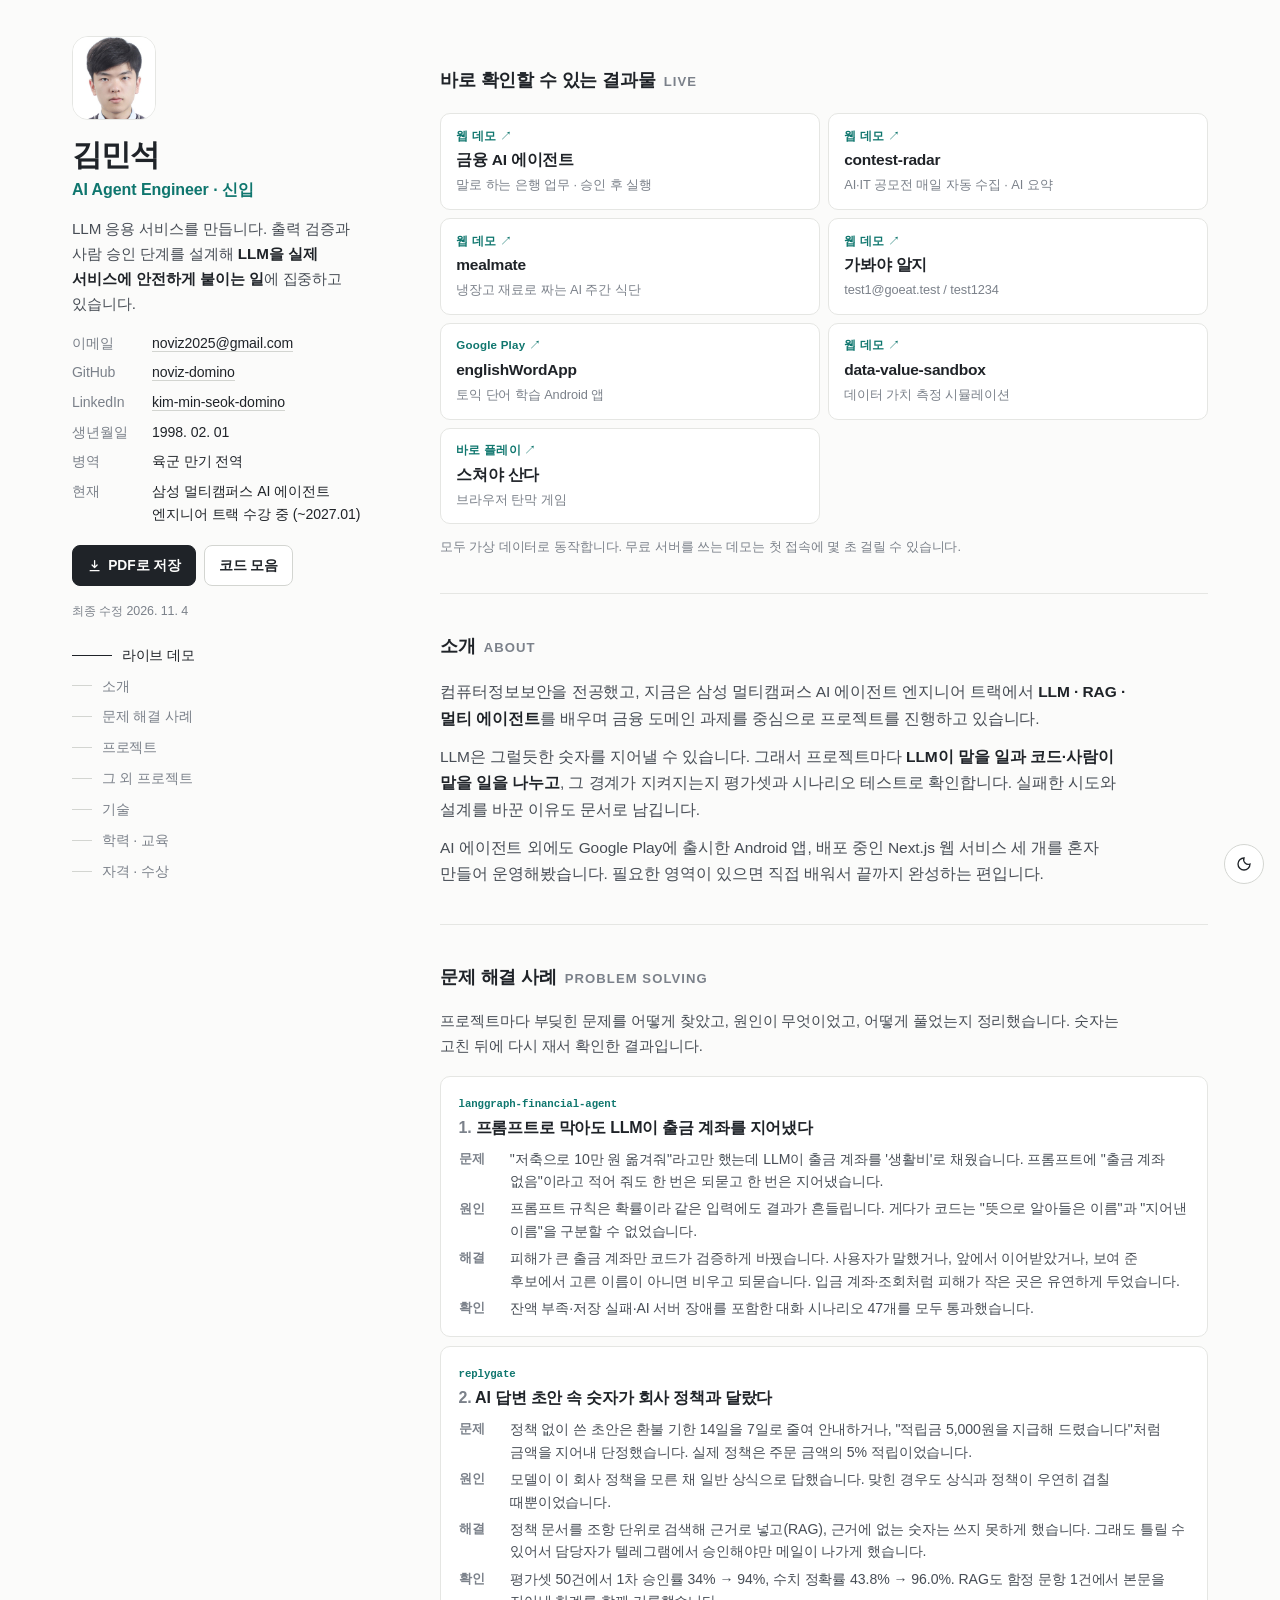
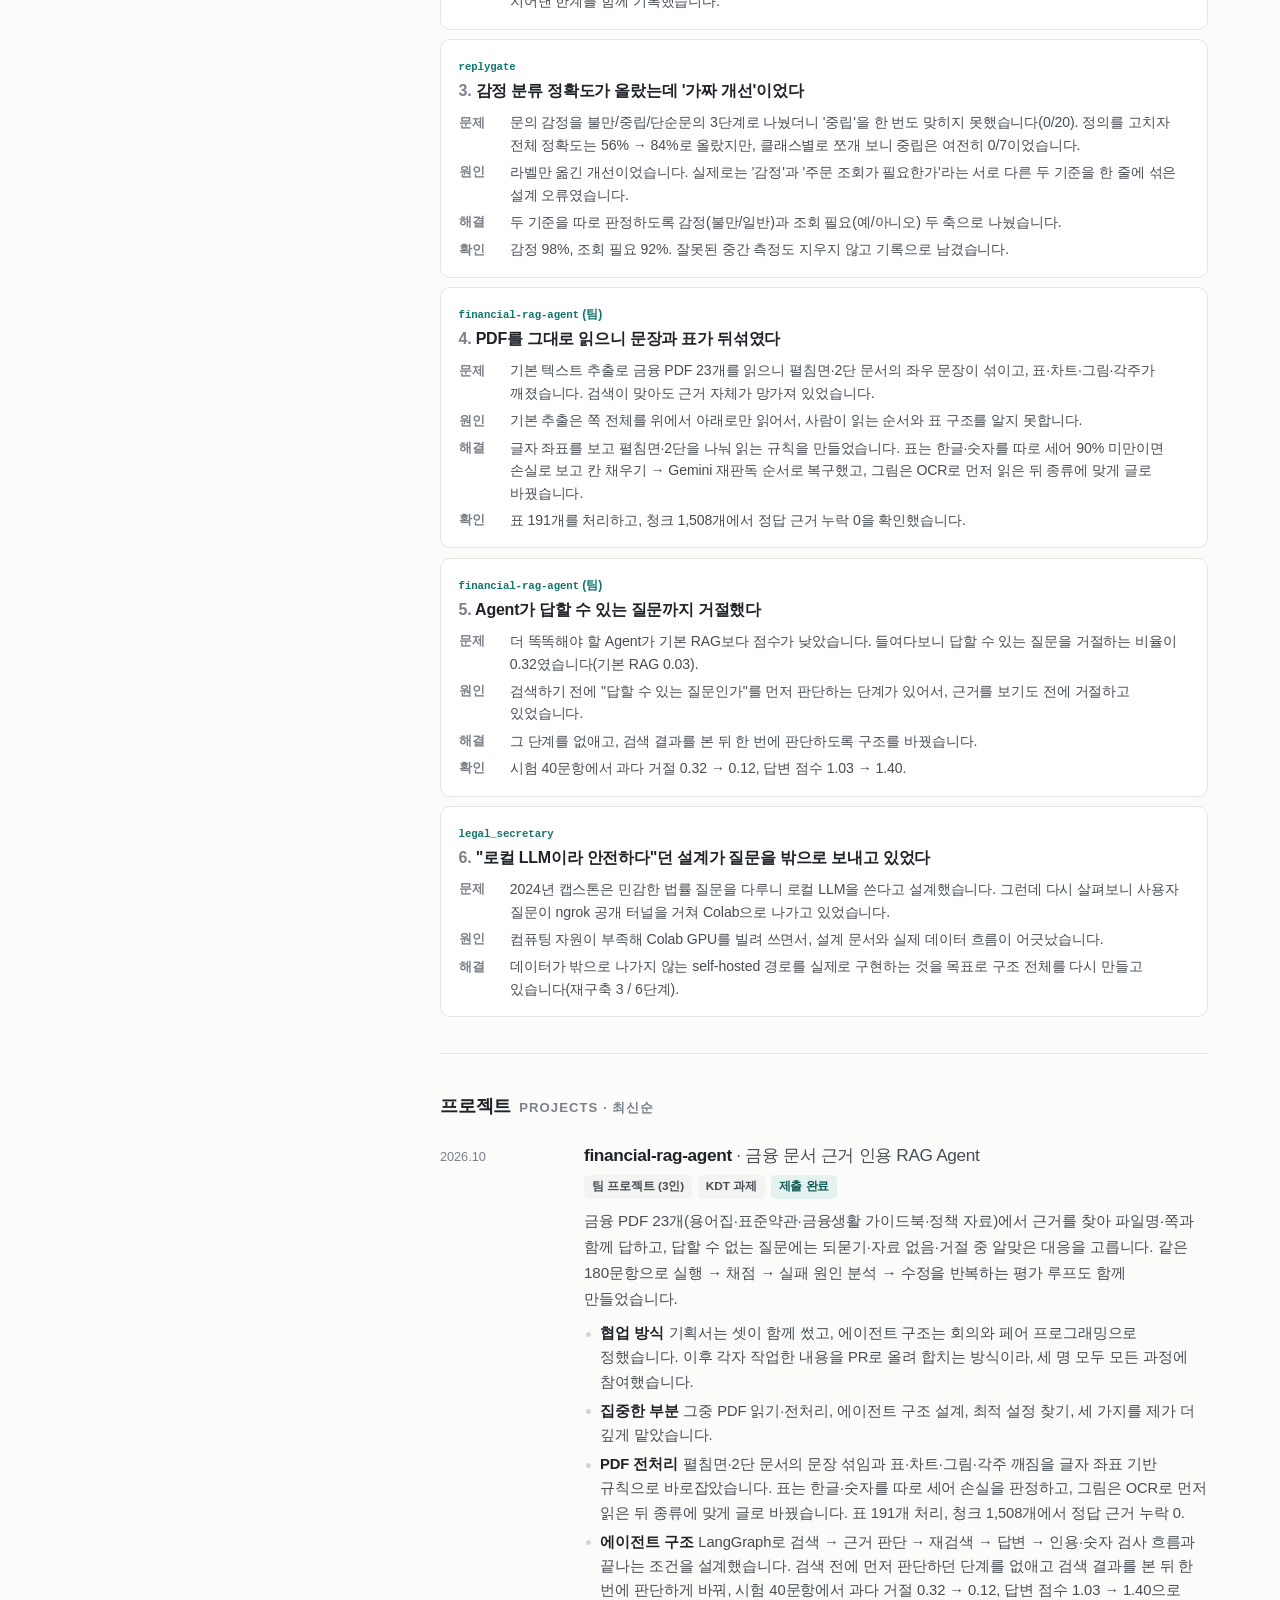
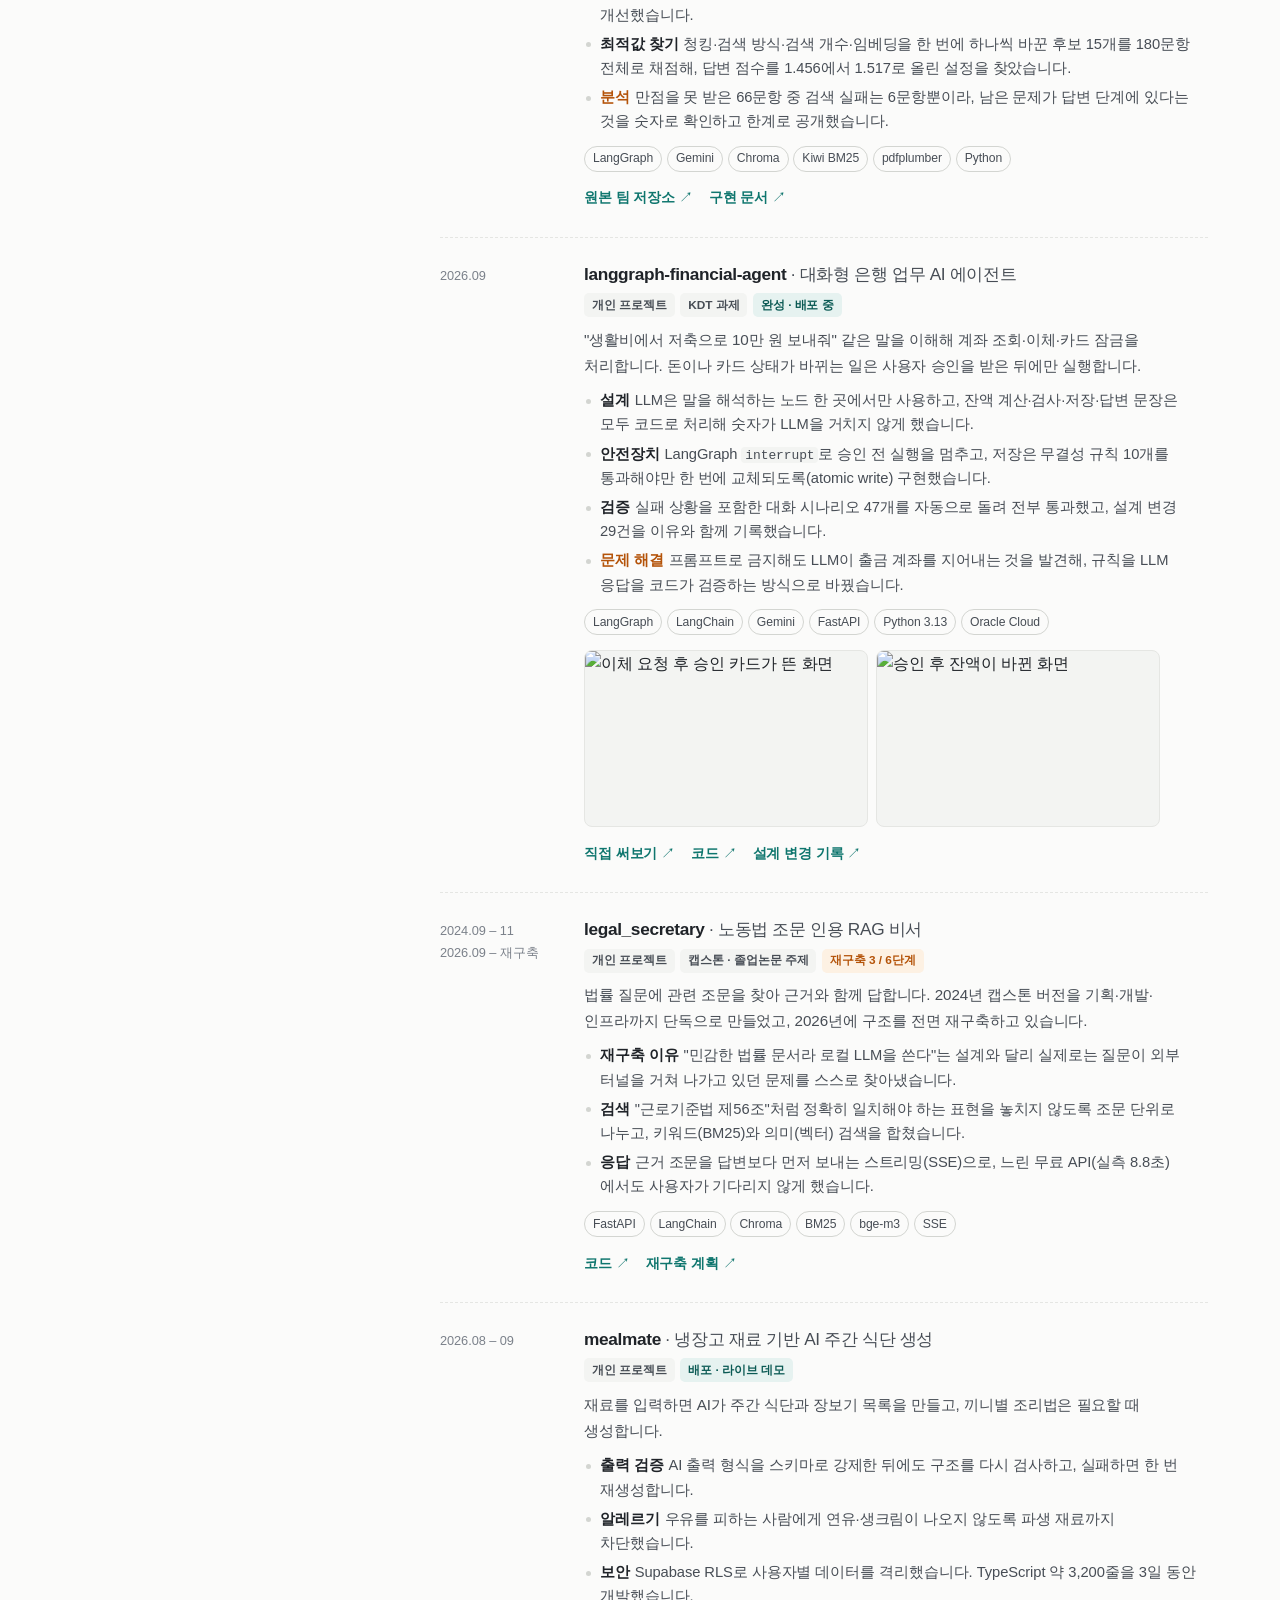
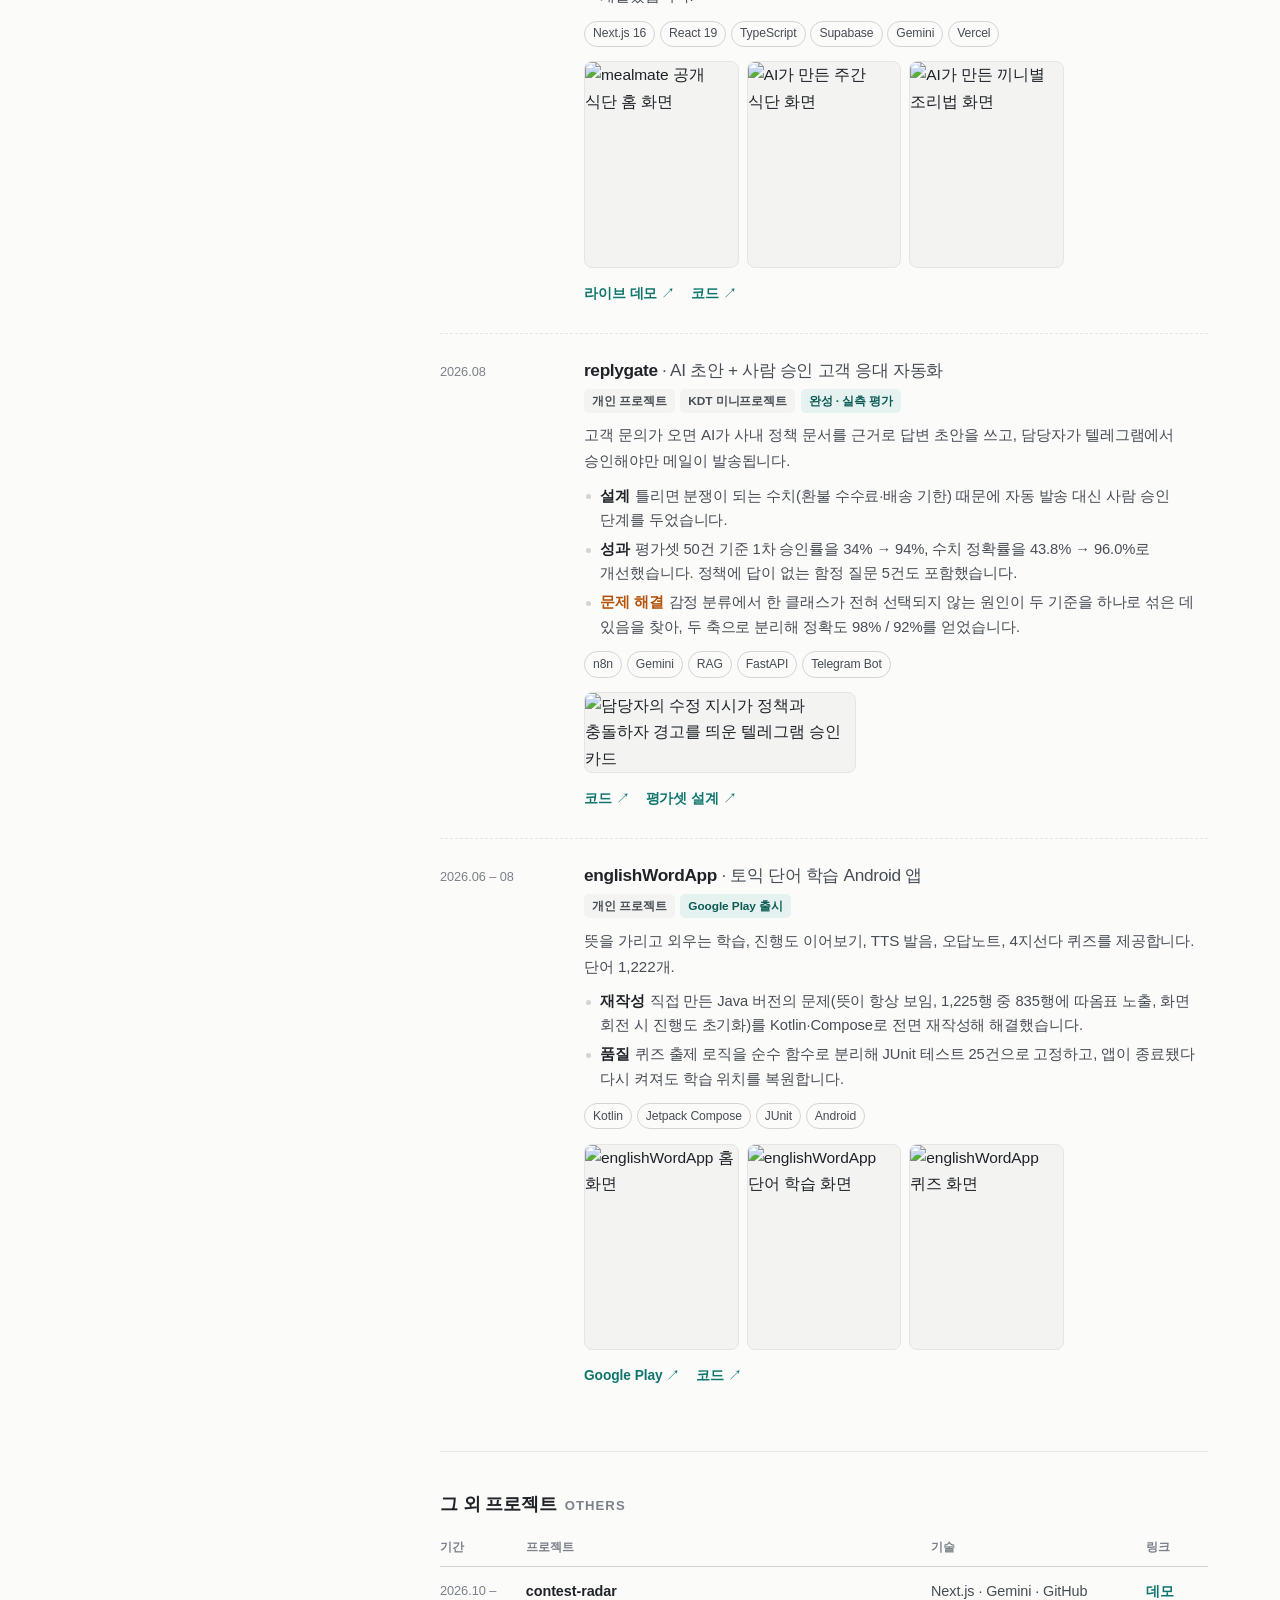
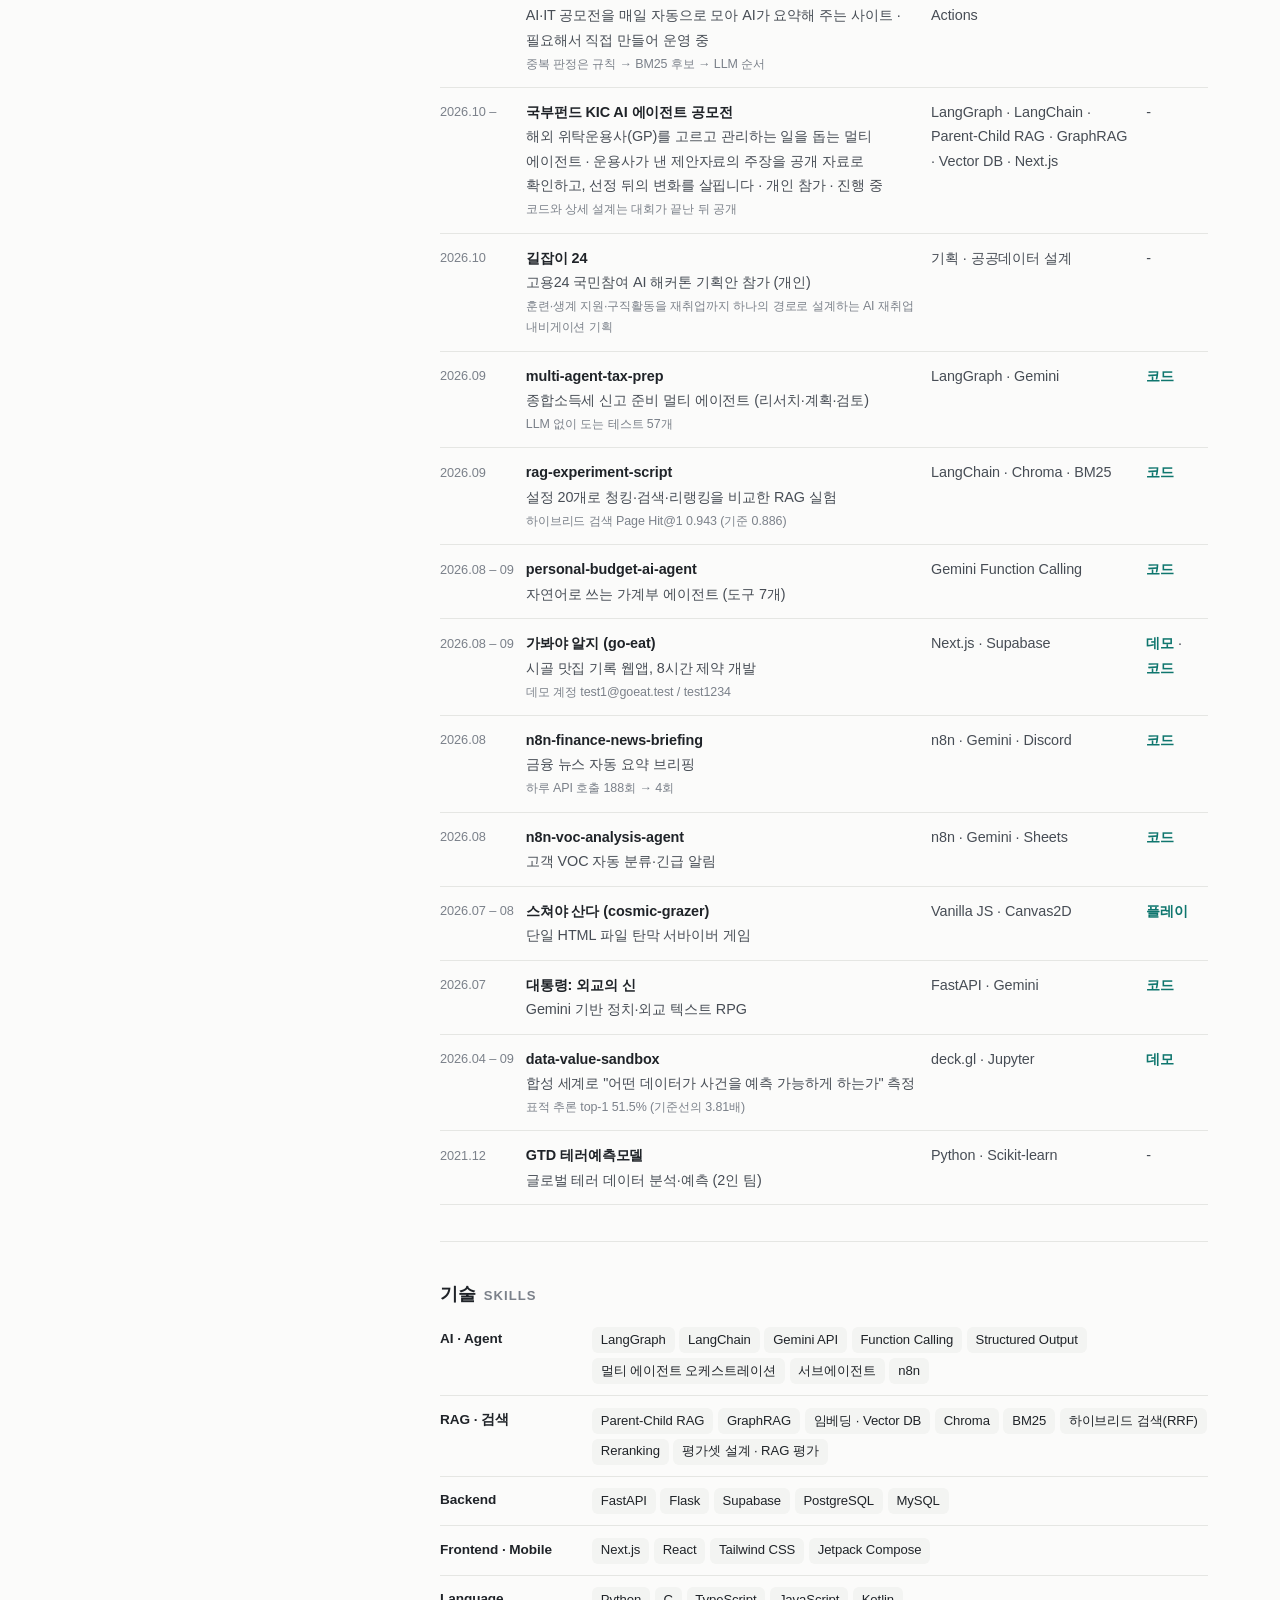
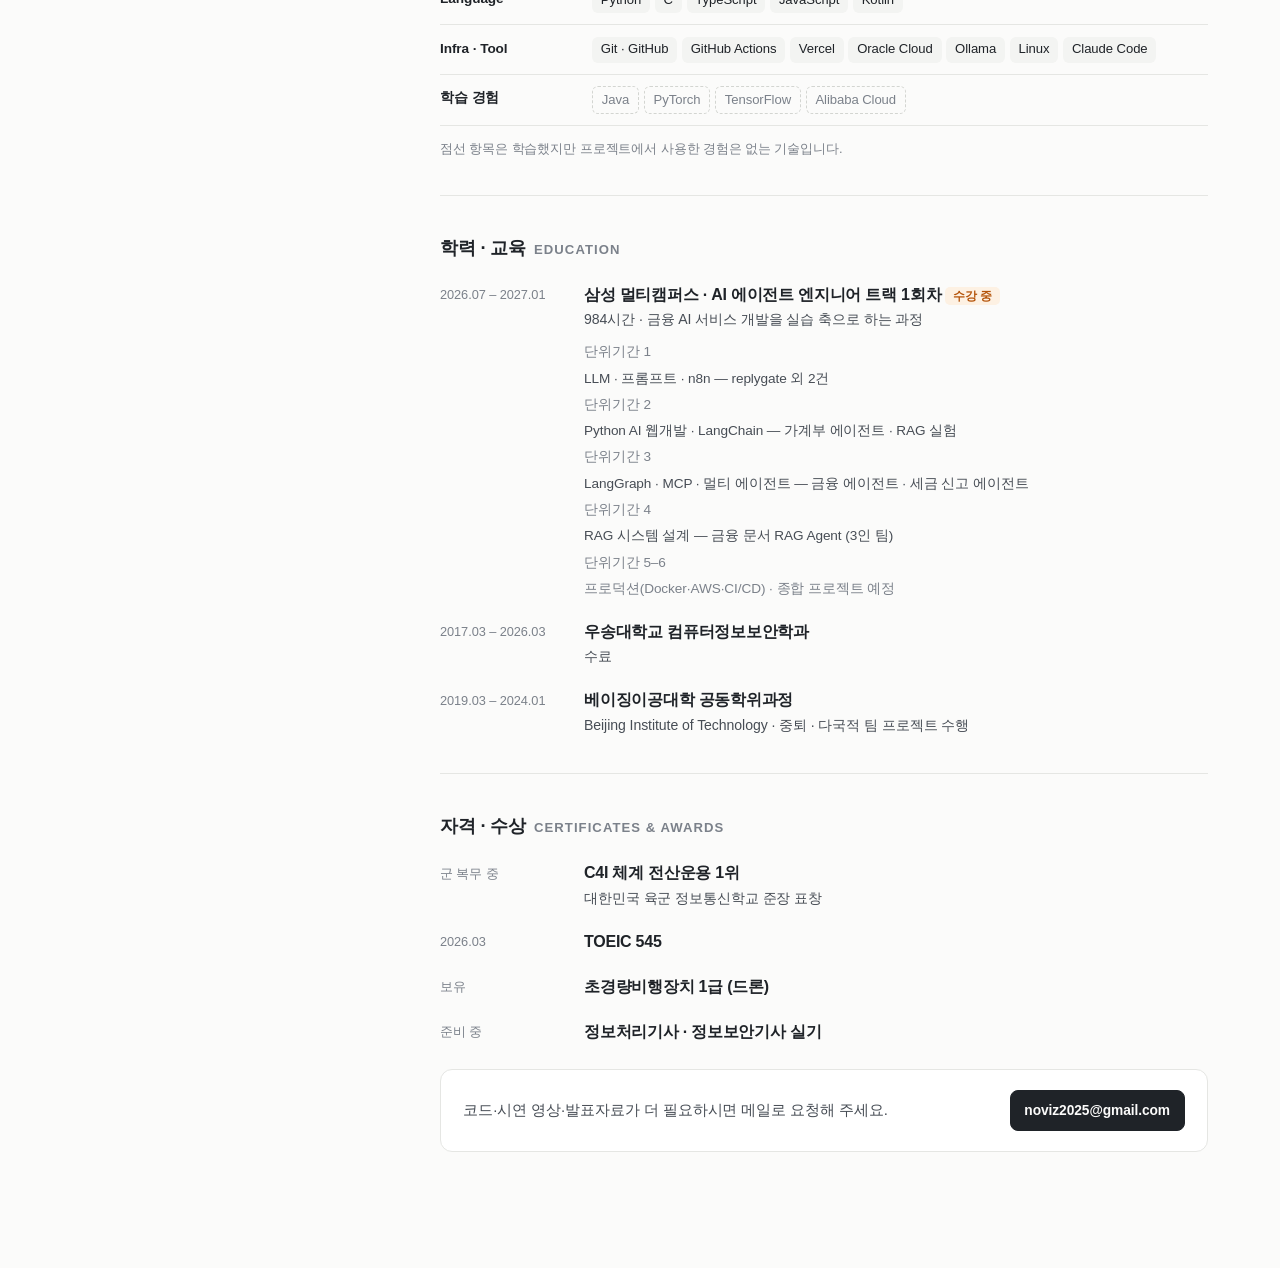
==== commit 0bbd0764: "docs: 기술 스택에 GraphRAG·Parent-Child RAG·Vector DB·멀티 에이전트 오케스트레이션 추가 - AI · Agent: 멀티 에이전트 오케스트레이션, 서" ====
--- a/index.html
+++ b/index.html
@@ -504,7 +504,7 @@
         <thead><tr><th>기간</th><th>프로젝트</th><th class="stack">기술</th><th>링크</th></tr></thead>
         <tbody>
           <tr><td>2026.10 –</td><td><b>contest-radar</b>AI·IT 공모전을 매일 자동으로 모아 AI가 요약해 주는 사이트 · 필요해서 직접 만들어 운영 중<span class="s">중복 판정은 규칙 → BM25 후보 → LLM 순서</span></td><td class="stack">Next.js · Gemini · GitHub Actions</td><td><a href="https://contest-radar-eta.vercel.app" target="_blank" rel="noopener noreferrer">데모</a></td></tr>
-          <tr><td>2026.10 –</td><td><b>국부펀드 KIC AI 에이전트 공모전</b>해외 위탁운용사(GP)를 고르고 관리하는 일을 돕는 멀티 에이전트 · 운용사가 낸 제안자료의 주장을 공개 자료로 확인하고, 선정 뒤의 변화를 살핍니다 · 개인 참가 · 진행 중<span class="s">코드와 상세 설계는 대회가 끝난 뒤 공개</span></td><td class="stack">Python · Gemini · Next.js</td><td>-</td></tr>
+          <tr><td>2026.10 –</td><td><b>국부펀드 KIC AI 에이전트 공모전</b>해외 위탁운용사(GP)를 고르고 관리하는 일을 돕는 멀티 에이전트 · 운용사가 낸 제안자료의 주장을 공개 자료로 확인하고, 선정 뒤의 변화를 살핍니다 · 개인 참가 · 진행 중<span class="s">코드와 상세 설계는 대회가 끝난 뒤 공개</span></td><td class="stack">LangGraph · LangChain · Parent-Child RAG · GraphRAG · Vector DB · Next.js</td><td>-</td></tr>
           <tr><td>2026.10</td><td><b>길잡이 24</b>고용24 국민참여 AI 해커톤 기획안 참가 (개인)<span class="s">훈련·생계 지원·구직활동을 재취업까지 하나의 경로로 설계하는 AI 재취업 내비게이션 기획</span></td><td class="stack">기획 · 공공데이터 설계</td><td>-</td></tr>
           <tr><td>2026.09</td><td><b>multi-agent-tax-prep</b>종합소득세 신고 준비 멀티 에이전트 (리서치·계획·검토)<span class="s">LLM 없이 도는 테스트 57개</span></td><td class="stack">LangGraph · Gemini</td><td><a href="https://github.com/noviz-domino/portfolio/tree/main/projects/multi-agent-tax-prep" target="_blank" rel="noopener noreferrer">코드</a></td></tr>
           <tr><td>2026.09</td><td><b>rag-experiment-script</b>설정 20개로 청킹·검색·리랭킹을 비교한 RAG 실험<span class="s">하이브리드 검색 Page Hit@1 0.943 (기준 0.886)</span></td><td class="stack">LangChain · Chroma · BM25</td><td><a href="https://github.com/noviz-domino/portfolio/tree/main/projects/rag-experiment-script" target="_blank" rel="noopener noreferrer">코드</a></td></tr>
@@ -523,8 +523,8 @@
     <section id="skills">
       <h2><span>기술</span>SKILLS</h2>
       <dl class="skills">
-        <div><dt>AI · Agent</dt><dd><span class="chip">LangGraph</span><span class="chip">LangChain</span><span class="chip">Gemini API</span><span class="chip">Function Calling</span><span class="chip">Structured Output</span><span class="chip">n8n</span></dd></div>
-        <div><dt>RAG · 검색</dt><dd><span class="chip">Chroma</span><span class="chip">BM25</span><span class="chip">하이브리드 검색(RRF)</span><span class="chip">Reranking</span><span class="chip">평가셋 설계</span></dd></div>
+        <div><dt>AI · Agent</dt><dd><span class="chip">LangGraph</span><span class="chip">LangChain</span><span class="chip">Gemini API</span><span class="chip">Function Calling</span><span class="chip">Structured Output</span><span class="chip">멀티 에이전트 오케스트레이션</span><span class="chip">서브에이전트</span><span class="chip">n8n</span></dd></div>
+        <div><dt>RAG · 검색</dt><dd><span class="chip">Parent-Child RAG</span><span class="chip">GraphRAG</span><span class="chip">임베딩 · Vector DB</span><span class="chip">Chroma</span><span class="chip">BM25</span><span class="chip">하이브리드 검색(RRF)</span><span class="chip">Reranking</span><span class="chip">평가셋 설계 · RAG 평가</span></dd></div>
         <div><dt>Backend</dt><dd><span class="chip">FastAPI</span><span class="chip">Flask</span><span class="chip">Supabase</span><span class="chip">PostgreSQL</span><span class="chip">MySQL</span></dd></div>
         <div><dt>Frontend · Mobile</dt><dd><span class="chip">Next.js</span><span class="chip">React</span><span class="chip">Tailwind CSS</span><span class="chip">Jetpack Compose</span></dd></div>
         <div><dt>Language</dt><dd><span class="chip">Python</span><span class="chip">C</span><span class="chip">TypeScript</span><span class="chip">JavaScript</span><span class="chip">Kotlin</span></dd></div>
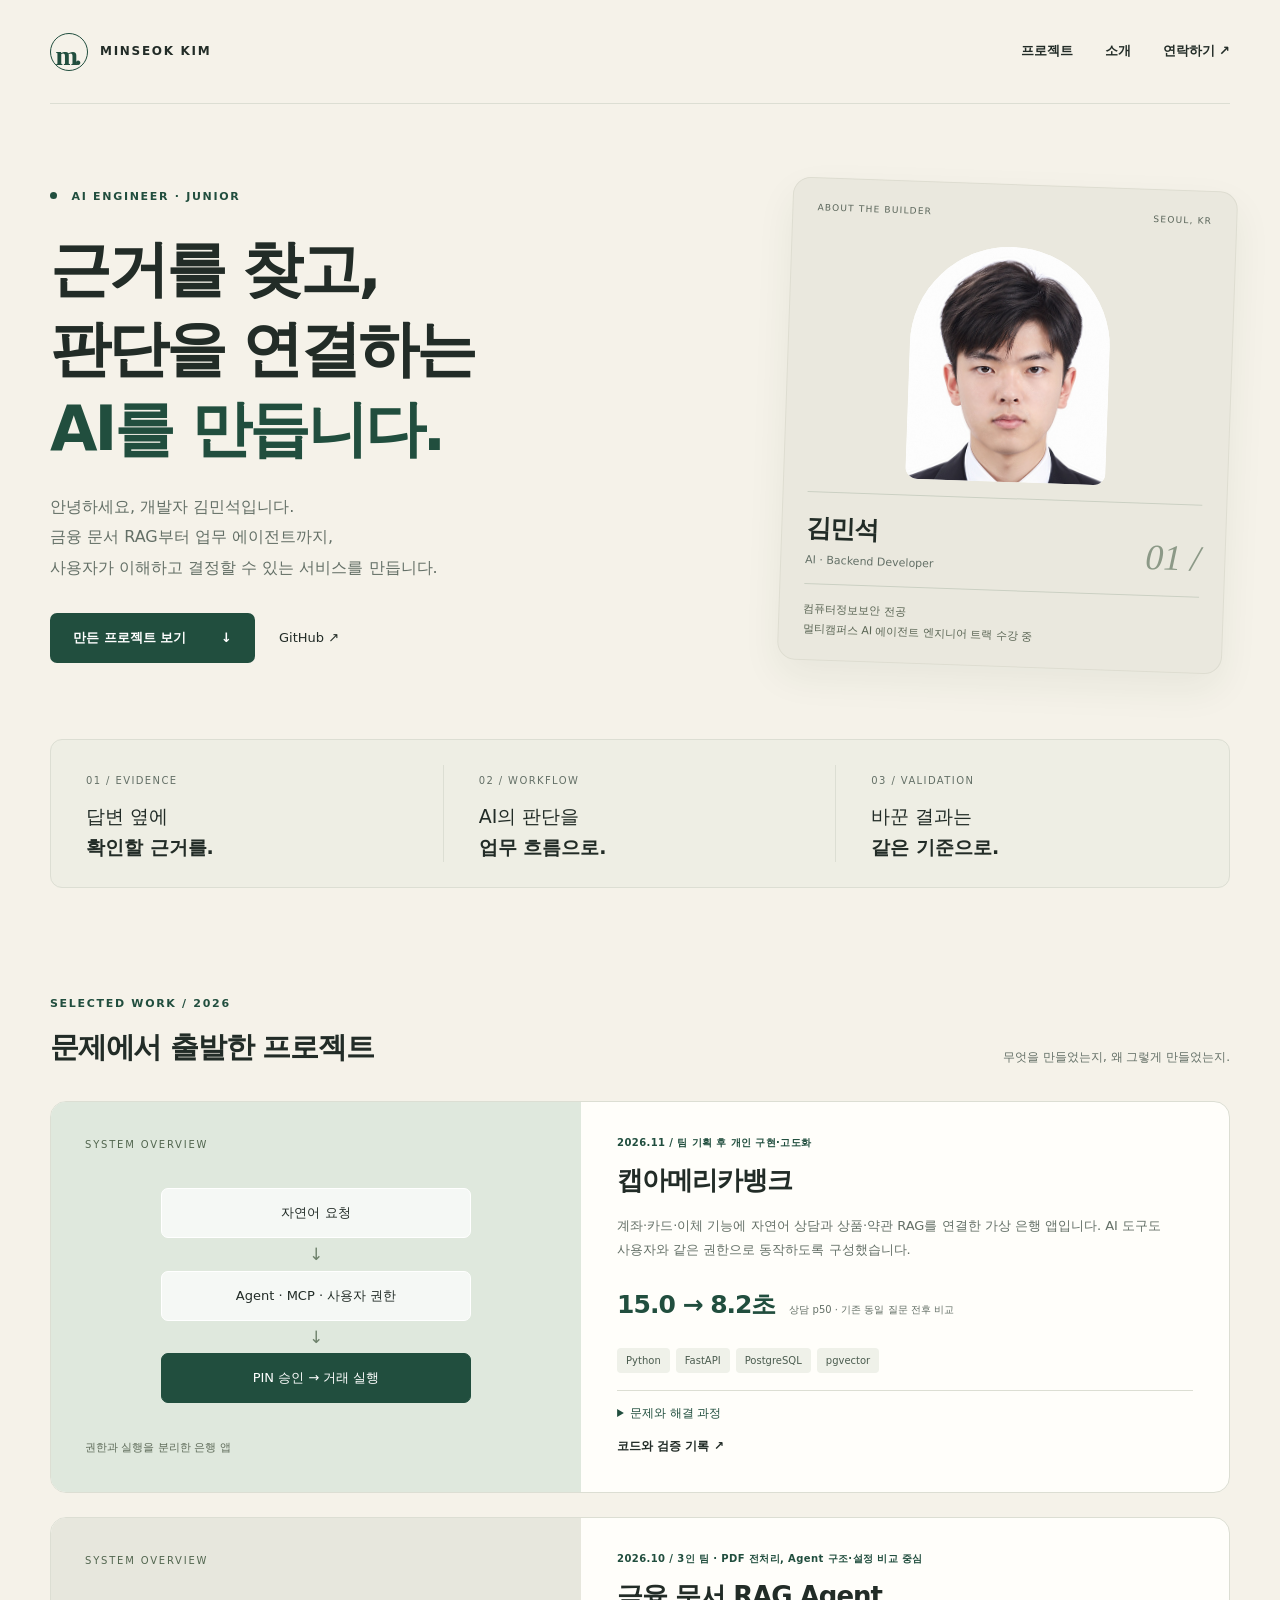
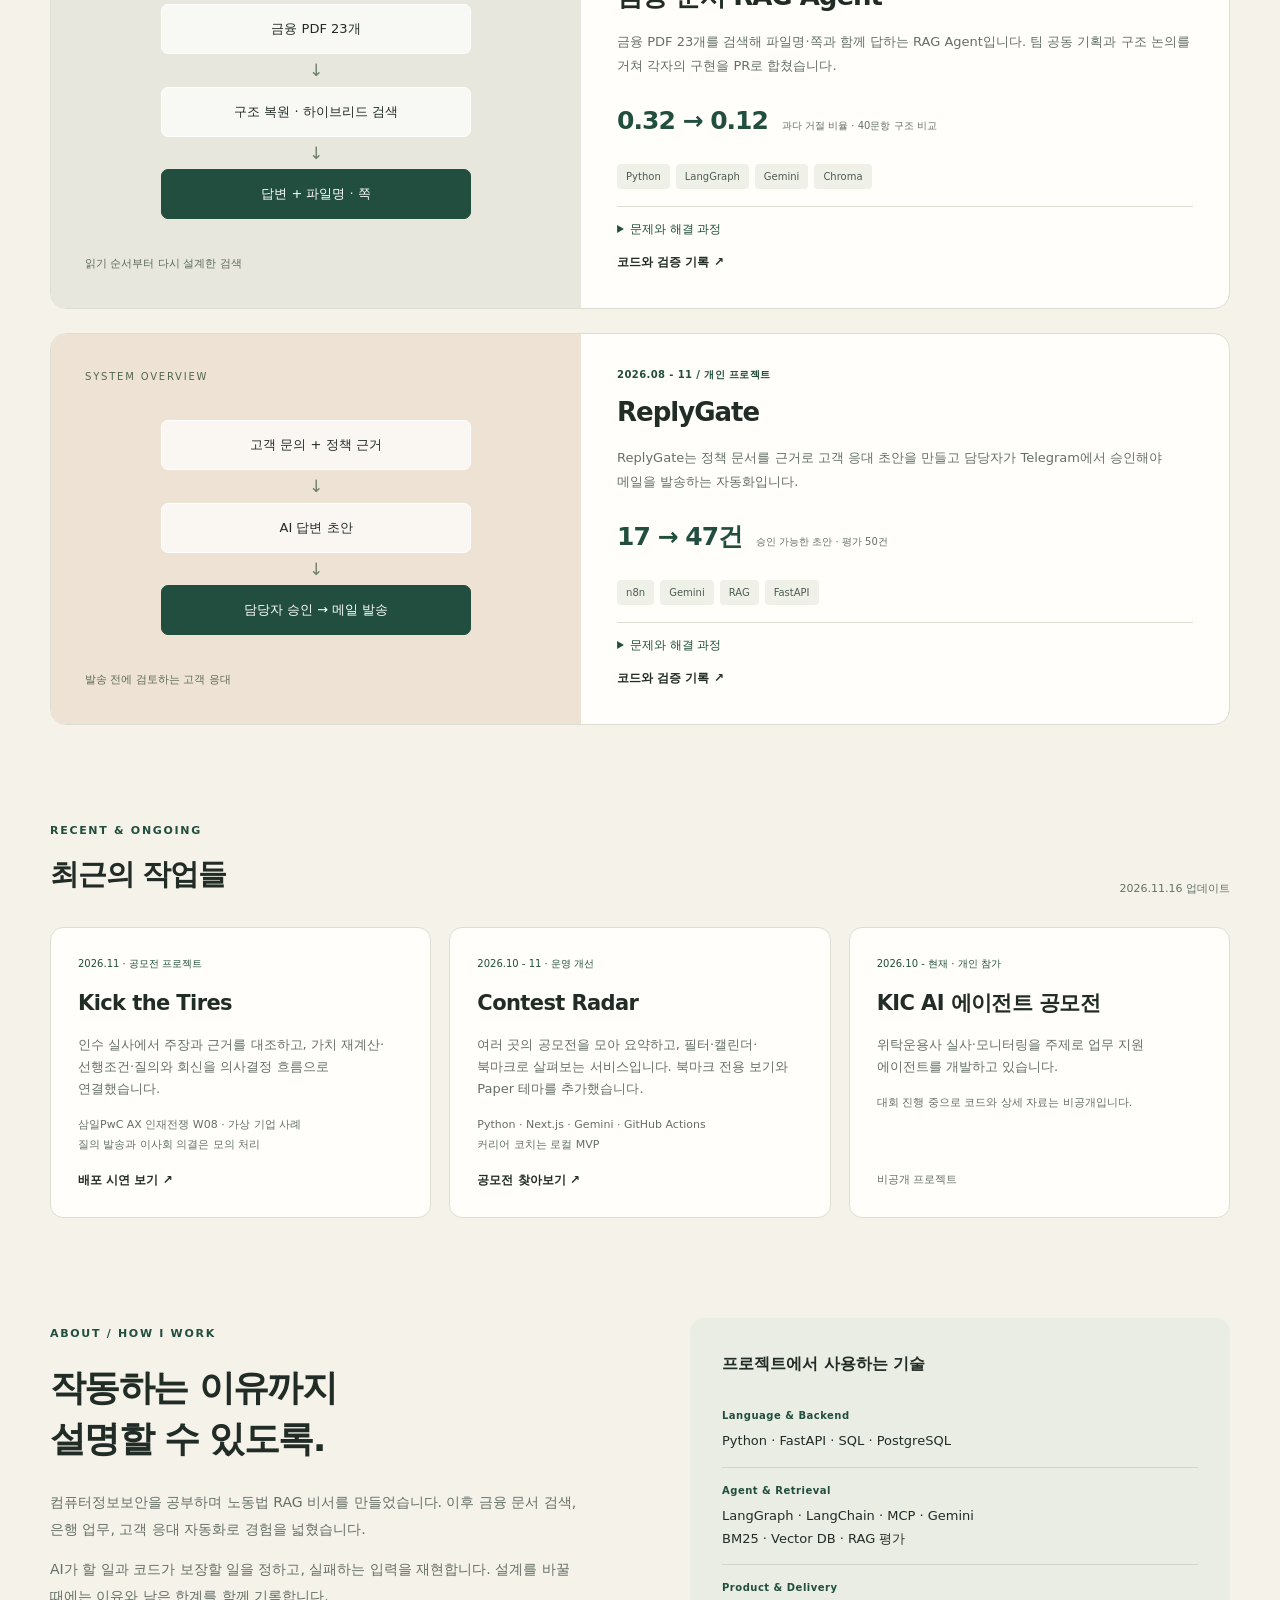
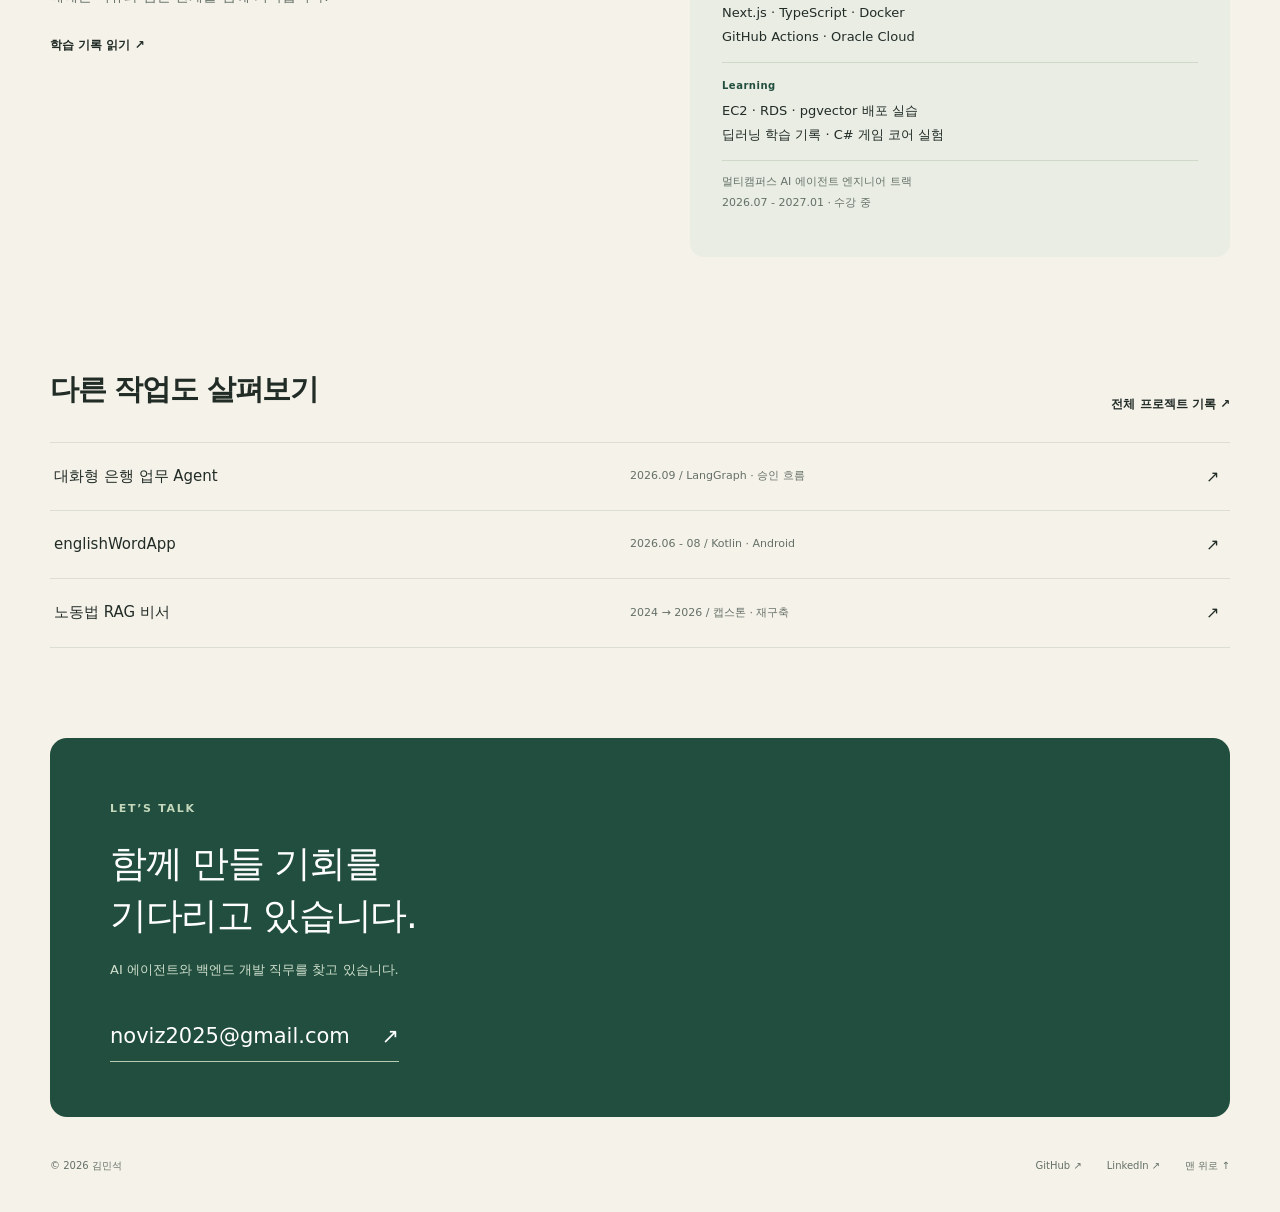
==== commit ac42d03b: "feat: 아이보리 카드형 포트폴리오 개편 및 최신 프로젝트 반영" ====
--- a/index.html
+++ b/index.html
@@ -1,663 +1,10 @@
 <!doctype html>
-<html lang="ko">
-<head>
-<meta charset="utf-8">
-<meta name="viewport" content="width=device-width, initial-scale=1">
-<title>김민석 · AI Agent Engineer 포트폴리오</title>
-<meta name="description" content="AI 에이전트 엔지니어 김민석의 포트폴리오. LangGraph 에이전트, RAG, n8n 자동화, 웹·앱 프로젝트와 학력·자격 정보.">
-
-<link rel="icon" href="favicon.ico" sizes="any">
-<link rel="icon" type="image/png" href="favicon.png">
-<link rel="apple-touch-icon" href="apple-touch-icon.png">
-
-<meta property="og:type" content="website">
-<meta property="og:site_name" content="김민석 Portfolio">
-<meta property="og:title" content="김민석 · AI Agent Engineer 포트폴리오">
-<meta property="og:description" content="LLM 출력 검증과 사람 승인 단계를 설계해 실제 서비스에 붙이는 AI 에이전트 엔지니어. 프로젝트·기술·학력 한눈에 보기.">
-<meta property="og:image" content="https://noviz-domino.github.io/og-image.png?v=3">
-<meta property="og:image:width" content="1200">
-<meta property="og:image:height" content="630">
-<meta property="og:url" content="https://noviz-domino.github.io/">
-<meta property="og:locale" content="ko_KR">
-<meta name="twitter:card" content="summary_large_image">
-<meta name="twitter:title" content="김민석 · AI Agent Engineer 포트폴리오">
-<meta name="twitter:description" content="LLM 출력 검증과 사람 승인 단계를 설계해 실제 서비스에 붙이는 AI 에이전트 엔지니어. 프로젝트·기술·학력 한눈에 보기.">
-<meta name="twitter:image" content="https://noviz-domino.github.io/og-image.png?v=3">
-
-<link rel="stylesheet" href="https://cdn.jsdelivr.net/gh/orioncactus/pretendard@v1.3.9/dist/web/variable/pretendardvariable-dynamic-subset.min.css">
-
-<script>
-  (function () {
-    try {
-      var t = localStorage.getItem('theme');
-      if (t === 'dark' || t === 'light') document.documentElement.setAttribute('data-theme', t);
-    } catch (e) {}
-  })();
-</script>
-
-<style>
-  *, *::before, *::after { box-sizing: border-box; }
-  html { -webkit-text-size-adjust: 100%; scroll-behavior: smooth; }
-  body, h1, h2, h3, h4, p, ul, ol, li, figure, dl, dd, table { margin: 0; padding: 0; }
-  ul, ol { list-style: none; }
-  img { display: block; max-width: 100%; height: auto; }
-  a { color: inherit; }
-  button { font: inherit; color: inherit; }
-
-  :root {
-    --bg: #fbfbfa;
-    --panel: #ffffff;
-    --soft: #f3f4f2;
-    --text: #1f2328;
-    --text-2: #474d55;
-    --muted: #7b818a;
-    --line: #e5e6e3;
-    --line-2: #d3d5d1;
-    --accent: #0f766e;
-    --accent-2: #0b5a54;
-    --accent-bg: #e6f2f0;
-    --warn: #b45309;
-    --warn-bg: #fdf1e3;
-    --font: "Pretendard Variable", Pretendard, -apple-system, BlinkMacSystemFont, "Segoe UI",
-            "Apple SD Gothic Neo", "Malgun Gothic", "Noto Sans KR", sans-serif;
-  }
-  @media (prefers-color-scheme: dark) {
-    :root:not([data-theme="light"]) {
-      --bg: #111315; --panel: #171a1d; --soft: #1d2124;
-      --text: #e6e8ea; --text-2: #b7bcc2; --muted: #878d94;
-      --line: #262a2e; --line-2: #33383d;
-      --accent: #5ec4b6; --accent-2: #8ad8cc; --accent-bg: #16302c;
-      --warn: #f0a060; --warn-bg: #33241a;
-    }
-  }
-  :root[data-theme="dark"] {
-    --bg: #111315; --panel: #171a1d; --soft: #1d2124;
-    --text: #e6e8ea; --text-2: #b7bcc2; --muted: #878d94;
-    --line: #262a2e; --line-2: #33383d;
-    --accent: #5ec4b6; --accent-2: #8ad8cc; --accent-bg: #16302c;
-    --warn: #f0a060; --warn-bg: #33241a;
-  }
-
-  body {
-    background: var(--bg); color: var(--text);
-    font-family: var(--font); font-size: 15.5px; line-height: 1.7;
-    letter-spacing: -0.005em; word-break: keep-all; overflow-wrap: break-word;
-    -webkit-font-smoothing: antialiased;
-  }
-  strong { font-weight: 650; color: var(--text); }
-  code { font-family: ui-monospace, SFMono-Regular, Consolas, monospace; font-size: 0.88em; padding: 0.05em 0.3em; border-radius: 4px; background: var(--soft); }
-
-  .layout { max-width: 76rem; margin: 0 auto; padding: 0 1rem; }
-  @media (min-width: 64rem) {
-    .layout { display: grid; grid-template-columns: 19rem minmax(0, 1fr); gap: 4rem; padding: 0 2.5rem; }
-  }
-
-  .profile { padding: 2.5rem 0 1.5rem; }
-  @media (min-width: 64rem) {
-    .profile { position: sticky; top: 0; height: 100vh; overflow-y: auto; scrollbar-width: none; padding: 2.25rem 0 1.5rem; display: flex; flex-direction: column; }
-    .profile::-webkit-scrollbar { display: none; }
-  }
-  .id { display: flex; gap: 1rem; align-items: center; }
-  @media (min-width: 64rem) { .id { flex-direction: column; align-items: flex-start; } }
-  .photo { width: 88px; height: 88px; border-radius: 16px; object-fit: cover; border: 1px solid var(--line); flex: none; }
-  @media (min-width: 64rem) { .photo { width: 84px; height: 84px; } }
-  .name { font-size: 1.9rem; font-weight: 750; letter-spacing: -0.03em; line-height: 1.2; }
-  .role { margin-top: 0.2rem; font-size: 1rem; font-weight: 600; color: var(--accent); }
-  .summary { margin-top: 0.8rem; font-size: 0.95rem; color: var(--text-2); line-height: 1.65; }
-
-  .facts { margin-top: 1rem; display: grid; gap: 0.35rem; font-size: 0.88rem; }
-  .facts div { display: grid; grid-template-columns: 4.5rem 1fr; gap: 0.5rem; }
-  .facts dt { color: var(--muted); }
-  .facts dd a { color: var(--text); text-decoration: none; border-bottom: 1px solid var(--line-2); }
-  .facts dd a:hover { color: var(--accent); border-bottom-color: var(--accent); }
-
-  .toc { display: none; }
-  @media (min-width: 64rem) {
-    .toc { display: grid; gap: 0; margin-top: 1.1rem; font-size: 0.9rem; }
-    .toc a { display: flex; align-items: center; gap: 0.6rem; padding: 0.2rem 0; color: var(--muted); text-decoration: none; }
-    .toc a::before { content: ""; width: 1.25rem; height: 1px; background: var(--line-2); transition: width .15s, background .15s; }
-    .toc a:hover, .toc a.on { color: var(--text); }
-    .toc a.on::before { width: 2.5rem; background: var(--text); }
-  }
-  .actions { display: flex; flex-wrap: wrap; gap: 0.5rem; margin-top: 1.5rem; }
-  @media (min-width: 64rem) { .actions { margin-top: 1.1rem; } }
-  @media (min-width: 64rem) and (max-height: 820px) { .toc { display: none; } }
-  .btn {
-    display: inline-flex; align-items: center; gap: 0.4rem; cursor: pointer;
-    padding: 0.5rem 0.85rem; border-radius: 8px; font-size: 0.86rem; font-weight: 600; text-decoration: none;
-    border: 1px solid var(--line-2); background: var(--panel); color: var(--text);
-  }
-  .btn:hover { border-color: var(--accent); color: var(--accent); }
-  .btn.primary { background: var(--text); color: var(--bg); border-color: var(--text); }
-  .btn.primary:hover { background: var(--accent); border-color: var(--accent); color: #fff; }
-  .btn svg { width: 0.95rem; height: 0.95rem; }
-  .updated { margin-top: 0.9rem; font-size: 0.78rem; color: var(--muted); }
-
-  main { padding: 0.5rem 0 4rem; min-width: 0; }
-  @media (min-width: 64rem) { main { padding: 3.5rem 0 5rem; } }
-  section { padding: 2.25rem 0; border-top: 1px solid var(--line); scroll-margin-top: 1rem; }
-  section:first-child { border-top: 0; padding-top: 0.5rem; }
-  h2 { font-size: 0.82rem; font-weight: 700; letter-spacing: 0.08em; color: var(--muted); margin-bottom: 1.1rem; }
-  h2 span { color: var(--text); letter-spacing: -0.01em; font-size: 1.15rem; margin-right: 0.5rem; }
-
-  .demos { display: grid; gap: 0.5rem; grid-template-columns: repeat(2, minmax(0, 1fr)); }
-  @media (max-width: 40rem) { .demos { grid-template-columns: repeat(2, minmax(0, 1fr)); } .demos a { padding: 0.7rem 0.75rem; } .demos .d-what { font-size: 0.76rem; } }
-  .demos a {
-    display: grid; align-content: start; gap: 0.05rem; height: 100%; padding: 0.8rem 0.95rem; border-radius: 10px; text-decoration: none;
-    background: var(--panel); border: 1px solid var(--line); transition: border-color .15s, transform .15s;
-  }
-  .demos a:hover { border-color: var(--accent); transform: translateY(-1px); }
-  .demos .d-kind { font-size: 0.72rem; font-weight: 700; color: var(--accent); letter-spacing: 0.02em; }
-  .demos .d-kind::after { content: " ↗"; font-weight: 400; }
-  .demos b { font-size: 0.97rem; font-weight: 700; letter-spacing: -0.015em; }
-  .demos .d-what { font-size: 0.8rem; color: var(--muted); }
-
-  .about p { color: var(--text-2); max-width: 44rem; }
-  .about p + p { margin-top: 0.75rem; }
-
-  .lead { color: var(--text-2); font-size: 0.92rem; margin-bottom: 1rem; max-width: 44rem; }
-  .cases { display: grid; gap: 0.6rem; list-style: none; counter-reset: c; }
-  .cases li { counter-increment: c; padding: 1rem 1.1rem; border-radius: 10px; background: var(--panel); border: 1px solid var(--line); }
-  .cases .c-proj { font-size: 0.76rem; color: var(--accent); font-weight: 600; }
-  .cases .c-proj code { background: none; padding: 0; }
-  .cases h3 { margin-top: 0.15rem; font-size: 1rem; font-weight: 700; letter-spacing: -0.015em; line-height: 1.45; }
-  .cases h3::before { content: counter(c) ". "; color: var(--muted); }
-  .cases dl { margin-top: 0.55rem; display: grid; grid-template-columns: 2.6rem 1fr; gap: 0.3rem 0.6rem; font-size: 0.88rem; line-height: 1.6; }
-  .cases dt { font-weight: 700; color: var(--muted); font-size: 0.8rem; padding-top: 0.08rem; }
-  .cases dd { color: var(--text-2); }
-
-  .proj { display: grid; gap: 0.25rem 1.5rem; padding: 1.5rem 0; border-top: 1px dashed var(--line); }
-  .proj:first-of-type { border-top: 0; padding-top: 0.25rem; }
-  @media (min-width: 48rem) { .proj { grid-template-columns: 7.5rem minmax(0, 1fr); } }
-  .when { font-size: 0.8rem; color: var(--muted); font-variant-numeric: tabular-nums; padding-top: 0.2rem; white-space: nowrap; }
-  .proj h3 { font-size: 1.08rem; font-weight: 700; letter-spacing: -0.02em; line-height: 1.4; }
-  .proj h3 .kr { font-weight: 500; color: var(--text-2); }
-  .meta { display: flex; flex-wrap: wrap; gap: 0.35rem; margin-top: 0.45rem; }
-  .badge { white-space: nowrap; font-size: 0.74rem; font-weight: 600; padding: 0.12rem 0.5rem; border-radius: 5px; background: var(--soft); color: var(--text-2); }
-  .badge.ok { background: var(--accent-bg); color: var(--accent-2); }
-  .badge.wip { background: var(--warn-bg); color: var(--warn); }
-  .proj .desc { margin-top: 0.6rem; color: var(--text-2); font-size: 0.95rem; }
-  .points { margin-top: 0.6rem; display: grid; gap: 0.3rem; }
-  .points li { position: relative; padding-left: 1rem; font-size: 0.92rem; color: var(--text-2); line-height: 1.65; }
-  .points li::before { content: ""; position: absolute; left: 0.1rem; top: 0.72em; width: 5px; height: 5px; border-radius: 50%; background: var(--line-2); }
-  .points .label { font-weight: 650; color: var(--text); margin-right: 0.3rem; }
-  .points .label.fail { color: var(--warn); }
-  .tags { display: flex; flex-wrap: wrap; gap: 0.3rem; margin-top: 0.75rem; }
-  .tag { font-size: 0.76rem; padding: 0.12rem 0.5rem; border-radius: 999px; border: 1px solid var(--line-2); color: var(--text-2); }
-  .links { display: flex; flex-wrap: wrap; gap: 0.3rem 1rem; margin-top: 0.7rem; font-size: 0.86rem; font-weight: 600; }
-  .links a { color: var(--accent); text-decoration: none; padding: 0.2rem 0; }
-  .links a:hover { text-decoration: underline; text-underline-offset: 3px; }
-  .links a::after { content: " ↗"; font-weight: 400; }
-  .thumbs { display: grid; grid-template-columns: repeat(3, minmax(0, 1fr)); gap: 0.5rem; margin-top: 0.9rem; max-width: 30rem; }
-  .thumbs img { width: 100%; aspect-ratio: 3 / 4; object-fit: cover; object-position: top; border-radius: 8px; border: 1px solid var(--line); background: var(--soft); }
-  .thumbs.one { grid-template-columns: 1fr; max-width: 17rem; }
-  .thumbs.wide { grid-template-columns: repeat(2, minmax(0, 1fr)); max-width: 36rem; }
-  .thumbs.wide img { aspect-ratio: 16 / 10; object-position: left top; }
-  @media (max-width: 40rem) { .thumbs.wide { grid-template-columns: 1fr; } .thumbs.wide img { aspect-ratio: auto; } }
-  .thumbs.one img { aspect-ratio: auto; }
-
-  .others { width: 100%; border-collapse: collapse; font-size: 0.9rem; }
-  .others th { text-align: left; font-size: 0.76rem; font-weight: 600; color: var(--muted); padding: 0 0.75rem 0.5rem 0; border-bottom: 1px solid var(--line-2); }
-  .others td { padding: 0.75rem 0.75rem 0.75rem 0; border-bottom: 1px solid var(--line); vertical-align: top; color: var(--text-2); }
-  .others td:first-child { white-space: nowrap; color: var(--muted); font-size: 0.8rem; font-variant-numeric: tabular-nums; padding-top: 0.85rem; }
-  .others td b { display: block; color: var(--text); font-weight: 650; }
-  .others td .s { display: block; font-size: 0.78rem; color: var(--muted); margin-top: 0.1rem; }
-  .others td a { color: var(--accent); font-weight: 600; text-decoration: none; white-space: nowrap; }
-  .others td a:hover { text-decoration: underline; }
-  @media (max-width: 40rem) {
-    .others thead { display: none; }
-    .others tr { display: grid; grid-template-columns: 1fr auto; gap: 0.1rem 0.75rem; padding: 0.8rem 0; border-bottom: 1px solid var(--line); }
-    .others td { border: 0; padding: 0; }
-    .others td:first-child { grid-column: 1 / -1; padding: 0; }
-    .others td.stack { grid-column: 1 / -1; font-size: 0.8rem; color: var(--muted); order: 3; }
-  }
-
-  .skills { display: grid; gap: 0; }
-  .skills div { display: grid; gap: 0.35rem 1rem; padding: 0.7rem 0; border-bottom: 1px solid var(--line); }
-  .skills div:first-child { padding-top: 0; }
-  @media (min-width: 40rem) { .skills div { grid-template-columns: 8.5rem 1fr; } }
-  .skills dt { font-size: 0.85rem; font-weight: 650; }
-  .skills dd { display: flex; flex-wrap: wrap; gap: 0.3rem; }
-  .chip { font-size: 0.82rem; padding: 0.12rem 0.55rem; border-radius: 6px; background: var(--soft); color: var(--text); }
-  .chip.ghost { background: transparent; border: 1px dashed var(--line-2); color: var(--muted); }
-  .note { margin-top: 0.7rem; font-size: 0.8rem; color: var(--muted); }
-
-  .tl { display: grid; gap: 1.1rem; }
-  .tl li { display: grid; gap: 0.1rem 1.5rem; }
-  @media (min-width: 48rem) { .tl li { grid-template-columns: 7.5rem minmax(0, 1fr); } }
-  .tl h3 { font-size: 1rem; font-weight: 700; letter-spacing: -0.015em; }
-  .tl .sub { font-size: 0.88rem; color: var(--text-2); }
-  .tl .mods { margin-top: 0.5rem; display: grid; gap: 0.2rem; font-size: 0.85rem; color: var(--text-2); }
-  .tl .mods span { color: var(--muted); display: inline-block; width: 5.5rem; }
-  .tl .mods i { font-style: normal; color: var(--muted); }
-
-  .contact-box { margin-top: 1.5rem; padding: 1.25rem 1.4rem; border-radius: 12px; background: var(--panel); border: 1px solid var(--line); display: grid; gap: 0.9rem; }
-  @media (min-width: 48rem) { .contact-box { grid-template-columns: 1fr auto; align-items: center; } }
-  .contact-box p { color: var(--text-2); font-size: 0.93rem; }
-
-  .theme-btn { position: fixed; right: 1rem; bottom: 1rem; z-index: 5; width: 2.5rem; height: 2.5rem; border-radius: 999px; display: grid; place-items: center; cursor: pointer; background: var(--panel); border: 1px solid var(--line-2); }
-  .theme-btn:hover { border-color: var(--accent); color: var(--accent); }
-  @media (max-width: 63.99rem) { .theme-btn { position: absolute; top: 1rem; bottom: auto; } }
-  .theme-btn svg { width: 1rem; height: 1rem; }
-
-  :focus-visible { outline: 2px solid var(--accent); outline-offset: 2px; border-radius: 4px; }
-  @media (prefers-reduced-motion: reduce) { html { scroll-behavior: auto; } * { transition: none !important; } }
-
-  .thumbs img { cursor: zoom-in; transition: opacity .15s; }
-  .thumbs img:hover { opacity: 0.85; }
-  .lb { border: 0; padding: 0; margin: 0; width: 100vw; height: 100vh; max-width: none; max-height: none; background: transparent; }
-  .lb::backdrop { background: rgb(10 12 14 / 0.94); }
-  .lb[open] { display: grid; place-items: center; }
-  .lb figure { display: grid; justify-items: center; gap: 0.75rem; max-width: 94vw; }
-  .lb img { max-width: 94vw; max-height: 84vh; width: auto; height: auto; border-radius: 10px; background: #fff; box-shadow: 0 20px 60px rgb(0 0 0 / .45); cursor: zoom-out; }
-  .lb figcaption { color: #e6e8ea; font-size: 0.9rem; text-align: center; }
-  .lb figcaption span { color: #9aa0a6; margin-left: 0.5rem; font-variant-numeric: tabular-nums; }
-  .lb button { position: fixed; width: 2.75rem; height: 2.75rem; border-radius: 999px; border: 1px solid rgb(255 255 255 / .25); background: rgb(255 255 255 / .1); color: #fff; font-size: 1.25rem; line-height: 1; cursor: pointer; display: grid; place-items: center; }
-  .lb button:hover { background: rgb(255 255 255 / .22); }
-  .lb .lb-close { top: 1rem; right: 1rem; }
-  .lb .lb-prev { left: 1rem; top: 50%; transform: translateY(-50%); }
-  .lb .lb-next { right: 1rem; top: 50%; transform: translateY(-50%); }
-  .lb.single .lb-prev, .lb.single .lb-next { display: none; }
-  @media (max-width: 40rem) { .lb .lb-prev, .lb .lb-next { top: auto; bottom: 1.25rem; transform: none; } .lb img { max-height: 76vh; } }
-
-  @media print {
-    :root { --bg: #fff; --panel: #fff; --soft: #f4f4f4; --text: #000; --text-2: #222; --muted: #555; --line: #ddd; --line-2: #bbb; --accent: #0b5a54; }
-    @page { margin: 14mm 12mm; }
-    body { font-size: 10pt; line-height: 1.5; }
-    .layout { display: block; padding: 0; max-width: none; }
-    .profile { position: static; height: auto; padding: 0 0 0.8rem; border-bottom: 1px solid #ccc; }
-    .id { flex-direction: row; align-items: center; }
-    .photo { width: 72px; height: 72px; }
-    .facts { grid-template-columns: repeat(2, 1fr); column-gap: 1.5rem; }
-    .toc, .actions, .theme-btn, .thumbs, .contact-box, .lb { display: none !important; }
-    main { padding: 0; }
-    section { padding: 0.9rem 0; }
-    .proj, .tl li, .cases li, .others tr { break-inside: avoid; }
-    .links a::after { content: ""; }
-  }
-</style>
-</head>
-<body>
-
-<div class="layout">
-
-  <aside class="profile" aria-label="인적사항">
-    <div class="id">
-      <img class="photo" src="profile.jpg" alt="김민석 프로필 사진" width="480" height="480">
-      <div>
-        <h1 class="name">김민석</h1>
-        <p class="role">AI Agent Engineer · 신입</p>
-      </div>
-    </div>
-    <p class="summary">LLM 응용 서비스를 만듭니다. 출력 검증과 사람 승인 단계를 설계해 <strong>LLM을 실제 서비스에 안전하게 붙이는 일</strong>에 집중하고 있습니다.</p>
-
-    <dl class="facts">
-      <div><dt>이메일</dt><dd><a href="mailto:noviz2025@gmail.com">noviz2025@gmail.com</a></dd></div>
-      <div><dt>GitHub</dt><dd><a href="https://github.com/noviz-domino" target="_blank" rel="noopener noreferrer">noviz-domino</a></dd></div>
-      <div><dt>LinkedIn</dt><dd><a href="https://www.linkedin.com/in/kim-min-seok-domino/" target="_blank" rel="noopener noreferrer">kim-min-seok-domino</a></dd></div>
-      <div><dt>생년월일</dt><dd>1998. 02. 01</dd></div>
-      <div><dt>병역</dt><dd>육군 만기 전역</dd></div>
-      <div><dt>현재</dt><dd>삼성 멀티캠퍼스 AI 에이전트 엔지니어 트랙 수강 중 (~2027.01)</dd></div>
-    </dl>
-
-    <div class="actions">
-      <button class="btn primary" type="button" id="printBtn">
-        <svg viewBox="0 0 24 24" fill="none" stroke="currentColor" stroke-width="2" stroke-linecap="round" aria-hidden="true"><path d="M12 4v11m0 0-4-4m4 4 4-4M5 20h14"/></svg>
-        PDF로 저장
-      </button>
-      <a class="btn" href="https://github.com/noviz-domino/portfolio" target="_blank" rel="noopener noreferrer">코드 모음</a>
-    </div>
-    <p class="updated">최종 수정 2026. 11. 4</p>
-      <nav class="toc" aria-label="목차">
-      <a href="#demos">라이브 데모</a>
-      <a href="#about">소개</a>
-      <a href="#cases">문제 해결 사례</a>
-      <a href="#projects">프로젝트</a>
-      <a href="#others">그 외 프로젝트</a>
-      <a href="#skills">기술</a>
-      <a href="#education">학력 · 교육</a>
-      <a href="#certs">자격 · 수상</a>
-    </nav>
-
-</aside>
-
-  <main>
-
-    <section id="demos">
-      <h2><span>바로 확인할 수 있는 결과물</span>LIVE</h2>
-      <ul class="demos">
-        <li><a href="https://noviz-bank.duckdns.org" target="_blank" rel="noopener noreferrer"><span class="d-kind">웹 데모</span><b>금융 AI 에이전트</b><span class="d-what">말로 하는 은행 업무 · 승인 후 실행</span></a></li>
-        <li><a href="https://contest-radar-eta.vercel.app" target="_blank" rel="noopener noreferrer"><span class="d-kind">웹 데모</span><b>contest-radar</b><span class="d-what">AI·IT 공모전 매일 자동 수집 · AI 요약</span></a></li>
-        <li><a href="https://mealmate-inky.vercel.app" target="_blank" rel="noopener noreferrer"><span class="d-kind">웹 데모</span><b>mealmate</b><span class="d-what">냉장고 재료로 짜는 AI 주간 식단</span></a></li>
-        <li><a href="https://go-eat-noviz.vercel.app" target="_blank" rel="noopener noreferrer"><span class="d-kind">웹 데모</span><b>가봐야 알지</b><span class="d-what">test1@goeat.test / test1234</span></a></li>
-        <li><a href="https://play.google.com/store/apps/details?id=com.voca.englishwordapp" target="_blank" rel="noopener noreferrer"><span class="d-kind">Google Play</span><b>englishWordApp</b><span class="d-what">토익 단어 학습 Android 앱</span></a></li>
-        <li><a href="https://noviz-domino.github.io/data-value-sandbox/" target="_blank" rel="noopener noreferrer"><span class="d-kind">웹 데모</span><b>data-value-sandbox</b><span class="d-what">데이터 가치 측정 시뮬레이션</span></a></li>
-        <li><a href="https://noviz-domino.github.io/cosmic-grazer/" target="_blank" rel="noopener noreferrer"><span class="d-kind">바로 플레이</span><b>스쳐야 산다</b><span class="d-what">브라우저 탄막 게임</span></a></li>
-      </ul>
-      <p class="note">모두 가상 데이터로 동작합니다. 무료 서버를 쓰는 데모는 첫 접속에 몇 초 걸릴 수 있습니다.</p>
-    </section>
-
-    <section id="about">
-      <h2><span>소개</span>ABOUT</h2>
-      <div class="about">
-        <p>컴퓨터정보보안을 전공했고, 지금은 삼성 멀티캠퍼스 AI 에이전트 엔지니어 트랙에서 <strong>LLM · RAG · 멀티 에이전트</strong>를 배우며 금융 도메인 과제를 중심으로 프로젝트를 진행하고 있습니다.</p>
-        <p>LLM은 그럴듯한 숫자를 지어낼 수 있습니다. 그래서 프로젝트마다 <strong>LLM이 맡을 일과 코드·사람이 맡을 일을 나누고</strong>, 그 경계가 지켜지는지 평가셋과 시나리오 테스트로 확인합니다. 실패한 시도와 설계를 바꾼 이유도 문서로 남깁니다.</p>
-        <p>AI 에이전트 외에도 Google Play에 출시한 Android 앱, 배포 중인 Next.js 웹 서비스 세 개를 혼자 만들어 운영해봤습니다. 필요한 영역이 있으면 직접 배워서 끝까지 완성하는 편입니다.</p>
-      </div>
-    </section>
-
-    <section id="cases">
-      <h2><span>문제 해결 사례</span>PROBLEM SOLVING</h2>
-      <p class="lead">프로젝트마다 부딪힌 문제를 어떻게 찾았고, 원인이 무엇이었고, 어떻게 풀었는지 정리했습니다. 숫자는 고친 뒤에 다시 재서 확인한 결과입니다.</p>
-      <ol class="cases">
-        <li><p class="c-proj"><code>langgraph-financial-agent</code></p><h3>프롬프트로 막아도 LLM이 출금 계좌를 지어냈다</h3><dl><dt>문제</dt><dd>"저축으로 10만 원 옮겨줘"라고만 했는데 LLM이 출금 계좌를 '생활비'로 채웠습니다. 프롬프트에 "출금 계좌 없음"이라고 적어 줘도 한 번은 되묻고 한 번은 지어냈습니다.</dd><dt>원인</dt><dd>프롬프트 규칙은 확률이라 같은 입력에도 결과가 흔들립니다. 게다가 코드는 "뜻으로 알아들은 이름"과 "지어낸 이름"을 구분할 수 없었습니다.</dd><dt>해결</dt><dd>피해가 큰 출금 계좌만 코드가 검증하게 바꿨습니다. 사용자가 말했거나, 앞에서 이어받았거나, 보여 준 후보에서 고른 이름이 아니면 비우고 되묻습니다. 입금 계좌·조회처럼 피해가 작은 곳은 유연하게 두었습니다.</dd><dt>확인</dt><dd>잔액 부족·저장 실패·AI 서버 장애를 포함한 대화 시나리오 47개를 모두 통과했습니다.</dd></dl></li>
-        <li><p class="c-proj"><code>replygate</code></p><h3>AI 답변 초안 속 숫자가 회사 정책과 달랐다</h3><dl><dt>문제</dt><dd>정책 없이 쓴 초안은 환불 기한 14일을 7일로 줄여 안내하거나, "적립금 5,000원을 지급해 드렸습니다"처럼 금액을 지어내 단정했습니다. 실제 정책은 주문 금액의 5% 적립이었습니다.</dd><dt>원인</dt><dd>모델이 이 회사 정책을 모른 채 일반 상식으로 답했습니다. 맞힌 경우도 상식과 정책이 우연히 겹칠 때뿐이었습니다.</dd><dt>해결</dt><dd>정책 문서를 조항 단위로 검색해 근거로 넣고(RAG), 근거에 없는 숫자는 쓰지 못하게 했습니다. 그래도 틀릴 수 있어서 담당자가 텔레그램에서 승인해야만 메일이 나가게 했습니다.</dd><dt>확인</dt><dd>평가셋 50건에서 1차 승인률 34% → 94%, 수치 정확률 43.8% → 96.0%. RAG도 함정 문항 1건에서 본문을 지어낸 한계를 함께 기록했습니다.</dd></dl></li>
-        <li><p class="c-proj"><code>replygate</code></p><h3>감정 분류 정확도가 올랐는데 '가짜 개선'이었다</h3><dl><dt>문제</dt><dd>문의 감정을 불만/중립/단순문의 3단계로 나눴더니 '중립'을 한 번도 맞히지 못했습니다(0/20). 정의를 고치자 전체 정확도는 56% → 84%로 올랐지만, 클래스별로 쪼개 보니 중립은 여전히 0/7이었습니다.</dd><dt>원인</dt><dd>라벨만 옮긴 개선이었습니다. 실제로는 '감정'과 '주문 조회가 필요한가'라는 서로 다른 두 기준을 한 줄에 섞은 설계 오류였습니다.</dd><dt>해결</dt><dd>두 기준을 따로 판정하도록 감정(불만/일반)과 조회 필요(예/아니오) 두 축으로 나눴습니다.</dd><dt>확인</dt><dd>감정 98%, 조회 필요 92%. 잘못된 중간 측정도 지우지 않고 기록으로 남겼습니다.</dd></dl></li>
-        <li><p class="c-proj"><code>financial-rag-agent</code> (팀)</p><h3>PDF를 그대로 읽으니 문장과 표가 뒤섞였다</h3><dl><dt>문제</dt><dd>기본 텍스트 추출로 금융 PDF 23개를 읽으니 펼침면·2단 문서의 좌우 문장이 섞이고, 표·차트·그림·각주가 깨졌습니다. 검색이 맞아도 근거 자체가 망가져 있었습니다.</dd><dt>원인</dt><dd>기본 추출은 쪽 전체를 위에서 아래로만 읽어서, 사람이 읽는 순서와 표 구조를 알지 못합니다.</dd><dt>해결</dt><dd>글자 좌표를 보고 펼침면·2단을 나눠 읽는 규칙을 만들었습니다. 표는 한글·숫자를 따로 세어 90% 미만이면 손실로 보고 칸 채우기 → Gemini 재판독 순서로 복구했고, 그림은 OCR로 먼저 읽은 뒤 종류에 맞게 글로 바꿨습니다.</dd><dt>확인</dt><dd>표 191개를 처리하고, 청크 1,508개에서 정답 근거 누락 0을 확인했습니다.</dd></dl></li>
-        <li><p class="c-proj"><code>financial-rag-agent</code> (팀)</p><h3>Agent가 답할 수 있는 질문까지 거절했다</h3><dl><dt>문제</dt><dd>더 똑똑해야 할 Agent가 기본 RAG보다 점수가 낮았습니다. 들여다보니 답할 수 있는 질문을 거절하는 비율이 0.32였습니다(기본 RAG 0.03).</dd><dt>원인</dt><dd>검색하기 전에 "답할 수 있는 질문인가"를 먼저 판단하는 단계가 있어서, 근거를 보기도 전에 거절하고 있었습니다.</dd><dt>해결</dt><dd>그 단계를 없애고, 검색 결과를 본 뒤 한 번에 판단하도록 구조를 바꿨습니다.</dd><dt>확인</dt><dd>시험 40문항에서 과다 거절 0.32 → 0.12, 답변 점수 1.03 → 1.40.</dd></dl></li>
-        <li><p class="c-proj"><code>legal_secretary</code></p><h3>"로컬 LLM이라 안전하다"던 설계가 질문을 밖으로 보내고 있었다</h3><dl><dt>문제</dt><dd>2024년 캡스톤은 민감한 법률 질문을 다루니 로컬 LLM을 쓴다고 설계했습니다. 그런데 다시 살펴보니 사용자 질문이 ngrok 공개 터널을 거쳐 Colab으로 나가고 있었습니다.</dd><dt>원인</dt><dd>컴퓨팅 자원이 부족해 Colab GPU를 빌려 쓰면서, 설계 문서와 실제 데이터 흐름이 어긋났습니다.</dd><dt>해결</dt><dd>데이터가 밖으로 나가지 않는 self-hosted 경로를 실제로 구현하는 것을 목표로 구조 전체를 다시 만들고 있습니다(재구축 3 / 6단계).</dd></dl></li>
-      </ol>
-    </section>
-
-    <section id="projects">
-      <h2><span>프로젝트</span>PROJECTS · 최신순</h2>
-
-      <article class="proj">
-        <p class="when">2026.10</p>
-        <div>
-          <h3>financial-rag-agent <span class="kr">· 금융 문서 근거 인용 RAG Agent</span></h3>
-          <div class="meta"><span class="badge">팀 프로젝트 (3인)</span><span class="badge">KDT 과제</span><span class="badge ok">제출 완료</span></div>
-          <p class="desc">금융 PDF 23개(용어집·표준약관·금융생활 가이드북·정책 자료)에서 근거를 찾아 파일명·쪽과 함께 답하고, 답할 수 없는 질문에는 되묻기·자료 없음·거절 중 알맞은 대응을 고릅니다. 같은 180문항으로 실행 → 채점 → 실패 원인 분석 → 수정을 반복하는 평가 루프도 함께 만들었습니다.</p>
-          <ul class="points">
-            <li><span class="label">협업 방식</span>기획서는 셋이 함께 썼고, 에이전트 구조는 회의와 페어 프로그래밍으로 정했습니다. 이후 각자 작업한 내용을 PR로 올려 합치는 방식이라, 세 명 모두 모든 과정에 참여했습니다.</li>
-            <li><span class="label">집중한 부분</span>그중 PDF 읽기·전처리, 에이전트 구조 설계, 최적 설정 찾기, 세 가지를 제가 더 깊게 맡았습니다.</li>
-            <li><span class="label">PDF 전처리</span>펼침면·2단 문서의 문장 섞임과 표·차트·그림·각주 깨짐을 글자 좌표 기반 규칙으로 바로잡았습니다. 표는 한글·숫자를 따로 세어 손실을 판정하고, 그림은 OCR로 먼저 읽은 뒤 종류에 맞게 글로 바꿨습니다. 표 191개 처리, 청크 1,508개에서 정답 근거 누락 0.</li>
-            <li><span class="label">에이전트 구조</span>LangGraph로 검색 → 근거 판단 → 재검색 → 답변 → 인용·숫자 검사 흐름과 끝나는 조건을 설계했습니다. 검색 전에 먼저 판단하던 단계를 없애고 검색 결과를 본 뒤 한 번에 판단하게 바꿔, 시험 40문항에서 과다 거절 0.32 → 0.12, 답변 점수 1.03 → 1.40으로 개선했습니다.</li>
-            <li><span class="label">최적값 찾기</span>청킹·검색 방식·검색 개수·임베딩을 한 번에 하나씩 바꾼 후보 15개를 180문항 전체로 채점해, 답변 점수를 1.456에서 1.517로 올린 설정을 찾았습니다.</li>
-            <li><span class="label fail">분석</span>만점을 못 받은 66문항 중 검색 실패는 6문항뿐이라, 남은 문제가 답변 단계에 있다는 것을 숫자로 확인하고 한계로 공개했습니다.</li>
-          </ul>
-          <div class="tags"><span class="tag">LangGraph</span><span class="tag">Gemini</span><span class="tag">Chroma</span><span class="tag">Kiwi BM25</span><span class="tag">pdfplumber</span><span class="tag">Python</span></div>
-          <div class="links">
-            <a href="https://github.com/noviz-domino/financial-rag-agent" target="_blank" rel="noopener noreferrer">원본 팀 저장소</a>
-            <a href="https://github.com/noviz-domino/financial-rag-agent/blob/main/docs/%EA%B5%AC%ED%98%84_%EB%AC%B8%EC%84%9C.md" target="_blank" rel="noopener noreferrer">구현 문서</a>
-          </div>
-        </div>
-      </article>
-
-      <article class="proj">
-        <p class="when">2026.09</p>
-        <div>
-          <h3>langgraph-financial-agent <span class="kr">· 대화형 은행 업무 AI 에이전트</span></h3>
-          <div class="meta"><span class="badge">개인 프로젝트</span><span class="badge">KDT 과제</span><span class="badge ok">완성 · 배포 중</span></div>
-          <p class="desc">"생활비에서 저축으로 10만 원 보내줘" 같은 말을 이해해 계좌 조회·이체·카드 잠금을 처리합니다. 돈이나 카드 상태가 바뀌는 일은 사용자 승인을 받은 뒤에만 실행합니다.</p>
-          <ul class="points">
-            <li><span class="label">설계</span>LLM은 말을 해석하는 노드 한 곳에서만 사용하고, 잔액 계산·검사·저장·답변 문장은 모두 코드로 처리해 숫자가 LLM을 거치지 않게 했습니다.</li>
-            <li><span class="label">안전장치</span>LangGraph <code>interrupt</code>로 승인 전 실행을 멈추고, 저장은 무결성 규칙 10개를 통과해야만 한 번에 교체되도록(atomic write) 구현했습니다.</li>
-            <li><span class="label">검증</span>실패 상황을 포함한 대화 시나리오 47개를 자동으로 돌려 전부 통과했고, 설계 변경 29건을 이유와 함께 기록했습니다.</li>
-            <li><span class="label fail">문제 해결</span>프롬프트로 금지해도 LLM이 출금 계좌를 지어내는 것을 발견해, 규칙을 LLM 응답을 코드가 검증하는 방식으로 바꿨습니다.</li>
-          </ul>
-          <div class="tags"><span class="tag">LangGraph</span><span class="tag">LangChain</span><span class="tag">Gemini</span><span class="tag">FastAPI</span><span class="tag">Python 3.13</span><span class="tag">Oracle Cloud</span></div>
-          <div class="thumbs wide">
-            <img src="https://raw.githubusercontent.com/noviz-domino/portfolio/main/projects/langgraph-financial-agent/docs/images/02-confirm.png" alt="이체 요청 후 승인 카드가 뜬 화면" loading="lazy">
-            <img src="https://raw.githubusercontent.com/noviz-domino/portfolio/main/projects/langgraph-financial-agent/docs/images/03-done.png" alt="승인 후 잔액이 바뀐 화면" loading="lazy">
-          </div>
-          <div class="links">
-            <a href="https://noviz-bank.duckdns.org" target="_blank" rel="noopener noreferrer">직접 써보기</a>
-            <a href="https://github.com/noviz-domino/langgraph-financial-agent" target="_blank" rel="noopener noreferrer">코드</a>
-            <a href="https://github.com/noviz-domino/portfolio/blob/main/projects/langgraph-financial-agent/docs/%EC%84%A4%EA%B3%84%EB%B3%80%EA%B2%BD%EA%B8%B0%EB%A1%9D.md" target="_blank" rel="noopener noreferrer">설계 변경 기록</a>
-          </div>
-        </div>
-      </article>
-
-      <article class="proj">
-        <p class="when">2024.09 – 11<br>2026.09 – 재구축</p>
-        <div>
-          <h3>legal_secretary <span class="kr">· 노동법 조문 인용 RAG 비서</span></h3>
-          <div class="meta"><span class="badge">개인 프로젝트</span><span class="badge">캡스톤 · 졸업논문 주제</span><span class="badge wip">재구축 3 / 6단계</span></div>
-          <p class="desc">법률 질문에 관련 조문을 찾아 근거와 함께 답합니다. 2024년 캡스톤 버전을 기획·개발·인프라까지 단독으로 만들었고, 2026년에 구조를 전면 재구축하고 있습니다.</p>
-          <ul class="points">
-            <li><span class="label">재구축 이유</span>"민감한 법률 문서라 로컬 LLM을 쓴다"는 설계와 달리 실제로는 질문이 외부 터널을 거쳐 나가고 있던 문제를 스스로 찾아냈습니다.</li>
-            <li><span class="label">검색</span>"근로기준법 제56조"처럼 정확히 일치해야 하는 표현을 놓치지 않도록 조문 단위로 나누고, 키워드(BM25)와 의미(벡터) 검색을 합쳤습니다.</li>
-            <li><span class="label">응답</span>근거 조문을 답변보다 먼저 보내는 스트리밍(SSE)으로, 느린 무료 API(실측 8.8초)에서도 사용자가 기다리지 않게 했습니다.</li>
-          </ul>
-          <div class="tags"><span class="tag">FastAPI</span><span class="tag">LangChain</span><span class="tag">Chroma</span><span class="tag">BM25</span><span class="tag">bge-m3</span><span class="tag">SSE</span></div>
-          <div class="links">
-            <a href="https://github.com/noviz-domino/portfolio/tree/main/projects/legal_secretary" target="_blank" rel="noopener noreferrer">코드</a>
-            <a href="https://github.com/noviz-domino/portfolio/blob/main/projects/legal_secretary/docs/%EB%A6%AC%EB%B9%8C%EB%94%A9%EA%B3%84%ED%9A%8D.md" target="_blank" rel="noopener noreferrer">재구축 계획</a>
-          </div>
-        </div>
-      </article>
-
-      <article class="proj">
-        <p class="when">2026.08 – 09</p>
-        <div>
-          <h3>mealmate <span class="kr">· 냉장고 재료 기반 AI 주간 식단 생성</span></h3>
-          <div class="meta"><span class="badge">개인 프로젝트</span><span class="badge ok">배포 · 라이브 데모</span></div>
-          <p class="desc">재료를 입력하면 AI가 주간 식단과 장보기 목록을 만들고, 끼니별 조리법은 필요할 때 생성합니다.</p>
-          <ul class="points">
-            <li><span class="label">출력 검증</span>AI 출력 형식을 스키마로 강제한 뒤에도 구조를 다시 검사하고, 실패하면 한 번 재생성합니다.</li>
-            <li><span class="label">알레르기</span>우유를 피하는 사람에게 연유·생크림이 나오지 않도록 파생 재료까지 차단했습니다.</li>
-            <li><span class="label">보안</span>Supabase RLS로 사용자별 데이터를 격리했습니다. TypeScript 약 3,200줄을 3일 동안 개발했습니다.</li>
-          </ul>
-          <div class="tags"><span class="tag">Next.js 16</span><span class="tag">React 19</span><span class="tag">TypeScript</span><span class="tag">Supabase</span><span class="tag">Gemini</span><span class="tag">Vercel</span></div>
-          <div class="thumbs">
-            <img src="https://raw.githubusercontent.com/noviz-domino/portfolio/main/projects/mealmate/docs/screenshots/01-%ED%99%88-%EA%B3%B5%EA%B0%9C%EC%8B%9D%EB%8B%A8.png" alt="mealmate 공개 식단 홈 화면" loading="lazy">
-            <img src="https://raw.githubusercontent.com/noviz-domino/portfolio/main/projects/mealmate/docs/screenshots/05-AI%EA%B0%80%EB%A7%8C%EB%93%A0%EC%8B%9D%EB%8B%A8.png" alt="AI가 만든 주간 식단 화면" loading="lazy">
-            <img src="https://raw.githubusercontent.com/noviz-domino/portfolio/main/projects/mealmate/docs/screenshots/06-AI%EA%B0%80%EB%A7%8C%EB%93%A0%EC%A1%B0%EB%A6%AC%EB%B2%95.png" alt="AI가 만든 끼니별 조리법 화면" loading="lazy">
-          </div>
-          <div class="links">
-            <a href="https://mealmate-inky.vercel.app" target="_blank" rel="noopener noreferrer">라이브 데모</a>
-            <a href="https://github.com/noviz-domino/portfolio/tree/main/projects/mealmate" target="_blank" rel="noopener noreferrer">코드</a>
-          </div>
-        </div>
-      </article>
-
-      <article class="proj">
-        <p class="when">2026.08</p>
-        <div>
-          <h3>replygate <span class="kr">· AI 초안 + 사람 승인 고객 응대 자동화</span></h3>
-          <div class="meta"><span class="badge">개인 프로젝트</span><span class="badge">KDT 미니프로젝트</span><span class="badge ok">완성 · 실측 평가</span></div>
-          <p class="desc">고객 문의가 오면 AI가 사내 정책 문서를 근거로 답변 초안을 쓰고, 담당자가 텔레그램에서 승인해야만 메일이 발송됩니다.</p>
-          <ul class="points">
-            <li><span class="label">설계</span>틀리면 분쟁이 되는 수치(환불 수수료·배송 기한) 때문에 자동 발송 대신 사람 승인 단계를 두었습니다.</li>
-            <li><span class="label">성과</span>평가셋 50건 기준 1차 승인률을 34% → 94%, 수치 정확률을 43.8% → 96.0%로 개선했습니다. 정책에 답이 없는 함정 질문 5건도 포함했습니다.</li>
-            <li><span class="label fail">문제 해결</span>감정 분류에서 한 클래스가 전혀 선택되지 않는 원인이 두 기준을 하나로 섞은 데 있음을 찾아, 두 축으로 분리해 정확도 98% / 92%를 얻었습니다.</li>
-          </ul>
-          <div class="tags"><span class="tag">n8n</span><span class="tag">Gemini</span><span class="tag">RAG</span><span class="tag">FastAPI</span><span class="tag">Telegram Bot</span></div>
-          <div class="thumbs one">
-            <img src="https://raw.githubusercontent.com/noviz-domino/portfolio/main/projects/replygate/docs/screenshots/%ED%85%94%EB%A0%88%EA%B7%B8%EB%9E%A8-%EC%A0%95%EC%B1%85%EC%B6%A9%EB%8F%8C-%EA%B0%90%EC%A7%80.png" alt="담당자의 수정 지시가 정책과 충돌하자 경고를 띄운 텔레그램 승인 카드" loading="lazy">
-          </div>
-          <div class="links">
-            <a href="https://github.com/noviz-domino/portfolio/tree/main/projects/replygate" target="_blank" rel="noopener noreferrer">코드</a>
-            <a href="https://github.com/noviz-domino/portfolio/tree/main/projects/replygate/eval" target="_blank" rel="noopener noreferrer">평가셋 설계</a>
-          </div>
-        </div>
-      </article>
-
-      <article class="proj">
-        <p class="when">2026.06 – 08</p>
-        <div>
-          <h3>englishWordApp <span class="kr">· 토익 단어 학습 Android 앱</span></h3>
-          <div class="meta"><span class="badge">개인 프로젝트</span><span class="badge ok">Google Play 출시</span></div>
-          <p class="desc">뜻을 가리고 외우는 학습, 진행도 이어보기, TTS 발음, 오답노트, 4지선다 퀴즈를 제공합니다. 단어 1,222개.</p>
-          <ul class="points">
-            <li><span class="label">재작성</span>직접 만든 Java 버전의 문제(뜻이 항상 보임, 1,225행 중 835행에 따옴표 노출, 화면 회전 시 진행도 초기화)를 Kotlin·Compose로 전면 재작성해 해결했습니다.</li>
-            <li><span class="label">품질</span>퀴즈 출제 로직을 순수 함수로 분리해 JUnit 테스트 25건으로 고정하고, 앱이 종료됐다 다시 켜져도 학습 위치를 복원합니다.</li>
-          </ul>
-          <div class="tags"><span class="tag">Kotlin</span><span class="tag">Jetpack Compose</span><span class="tag">JUnit</span><span class="tag">Android</span></div>
-          <div class="thumbs">
-            <img src="https://raw.githubusercontent.com/noviz-domino/portfolio/main/projects/englishWordApp/docs/brand/play-store/capture/main.png" alt="englishWordApp 홈 화면" loading="lazy">
-            <img src="https://raw.githubusercontent.com/noviz-domino/portfolio/main/projects/englishWordApp/docs/brand/play-store/capture/word.png" alt="englishWordApp 단어 학습 화면" loading="lazy">
-            <img src="https://raw.githubusercontent.com/noviz-domino/portfolio/main/projects/englishWordApp/docs/brand/play-store/capture/game.png" alt="englishWordApp 퀴즈 화면" loading="lazy">
-          </div>
-          <div class="links">
-            <a href="https://play.google.com/store/apps/details?id=com.voca.englishwordapp" target="_blank" rel="noopener noreferrer">Google Play</a>
-            <a href="https://github.com/noviz-domino/portfolio/tree/main/projects/englishWordApp" target="_blank" rel="noopener noreferrer">코드</a>
-          </div>
-        </div>
-      </article>
-    </section>
-
-    <section id="others">
-      <h2><span>그 외 프로젝트</span>OTHERS</h2>
-      <table class="others">
-        <thead><tr><th>기간</th><th>프로젝트</th><th class="stack">기술</th><th>링크</th></tr></thead>
-        <tbody>
-          <tr><td>2026.10 –</td><td><b>contest-radar</b>AI·IT 공모전을 매일 자동으로 모아 AI가 요약해 주는 사이트 · 필요해서 직접 만들어 운영 중<span class="s">중복 판정은 규칙 → BM25 후보 → LLM 순서</span></td><td class="stack">Next.js · Gemini · GitHub Actions</td><td><a href="https://contest-radar-eta.vercel.app" target="_blank" rel="noopener noreferrer">데모</a></td></tr>
-          <tr><td>2026.10 –</td><td><b>국부펀드 KIC AI 에이전트 공모전</b>해외 위탁운용사(GP)를 고르고 관리하는 일을 돕는 멀티 에이전트 · 운용사가 낸 제안자료의 주장을 공개 자료로 확인하고, 선정 뒤의 변화를 살핍니다 · 개인 참가 · 진행 중<span class="s">코드와 상세 설계는 대회가 끝난 뒤 공개</span></td><td class="stack">LangGraph · LangChain · Parent-Child RAG · GraphRAG · Vector DB · Next.js</td><td>-</td></tr>
-          <tr><td>2026.10</td><td><b>길잡이 24</b>고용24 국민참여 AI 해커톤 기획안 참가 (개인)<span class="s">훈련·생계 지원·구직활동을 재취업까지 하나의 경로로 설계하는 AI 재취업 내비게이션 기획</span></td><td class="stack">기획 · 공공데이터 설계</td><td>-</td></tr>
-          <tr><td>2026.09</td><td><b>multi-agent-tax-prep</b>종합소득세 신고 준비 멀티 에이전트 (리서치·계획·검토)<span class="s">LLM 없이 도는 테스트 57개</span></td><td class="stack">LangGraph · Gemini</td><td><a href="https://github.com/noviz-domino/portfolio/tree/main/projects/multi-agent-tax-prep" target="_blank" rel="noopener noreferrer">코드</a></td></tr>
-          <tr><td>2026.09</td><td><b>rag-experiment-script</b>설정 20개로 청킹·검색·리랭킹을 비교한 RAG 실험<span class="s">하이브리드 검색 Page Hit@1 0.943 (기준 0.886)</span></td><td class="stack">LangChain · Chroma · BM25</td><td><a href="https://github.com/noviz-domino/portfolio/tree/main/projects/rag-experiment-script" target="_blank" rel="noopener noreferrer">코드</a></td></tr>
-          <tr><td>2026.08 – 09</td><td><b>personal-budget-ai-agent</b>자연어로 쓰는 가계부 에이전트 (도구 7개)</td><td class="stack">Gemini Function Calling</td><td><a href="https://github.com/noviz-domino/portfolio/tree/main/projects/personal-budget-ai-agent" target="_blank" rel="noopener noreferrer">코드</a></td></tr>
-          <tr><td>2026.08 – 09</td><td><b>가봐야 알지 (go-eat)</b>시골 맛집 기록 웹앱, 8시간 제약 개발<span class="s">데모 계정 test1@goeat.test / test1234</span></td><td class="stack">Next.js · Supabase</td><td><a href="https://go-eat-noviz.vercel.app" target="_blank" rel="noopener noreferrer">데모</a> · <a href="https://github.com/noviz-domino/portfolio/tree/main/projects/go-eat" target="_blank" rel="noopener noreferrer">코드</a></td></tr>
-          <tr><td>2026.08</td><td><b>n8n-finance-news-briefing</b>금융 뉴스 자동 요약 브리핑<span class="s">하루 API 호출 188회 → 4회</span></td><td class="stack">n8n · Gemini · Discord</td><td><a href="https://github.com/noviz-domino/portfolio/tree/main/projects/n8n-finance-news-briefing" target="_blank" rel="noopener noreferrer">코드</a></td></tr>
-          <tr><td>2026.08</td><td><b>n8n-voc-analysis-agent</b>고객 VOC 자동 분류·긴급 알림</td><td class="stack">n8n · Gemini · Sheets</td><td><a href="https://github.com/noviz-domino/portfolio/tree/main/projects/n8n-voc-analysis-agent" target="_blank" rel="noopener noreferrer">코드</a></td></tr>
-          <tr><td>2026.07 – 08</td><td><b>스쳐야 산다 (cosmic-grazer)</b>단일 HTML 파일 탄막 서바이버 게임</td><td class="stack">Vanilla JS · Canvas2D</td><td><a href="https://noviz-domino.github.io/cosmic-grazer/" target="_blank" rel="noopener noreferrer">플레이</a></td></tr>
-          <tr><td>2026.07</td><td><b>대통령: 외교의 신</b>Gemini 기반 정치·외교 텍스트 RPG</td><td class="stack">FastAPI · Gemini</td><td><a href="https://github.com/noviz-domino/portfolio/tree/main/projects/god-of-diplomacy" target="_blank" rel="noopener noreferrer">코드</a></td></tr>
-          <tr><td>2026.04 – 09</td><td><b>data-value-sandbox</b>합성 세계로 "어떤 데이터가 사건을 예측 가능하게 하는가" 측정<span class="s">표적 추론 top-1 51.5% (기준선의 3.81배)</span></td><td class="stack">deck.gl · Jupyter</td><td><a href="https://noviz-domino.github.io/data-value-sandbox/" target="_blank" rel="noopener noreferrer">데모</a></td></tr>
-          <tr><td>2021.12</td><td><b>GTD 테러예측모델</b>글로벌 테러 데이터 분석·예측 (2인 팀)</td><td class="stack">Python · Scikit-learn</td><td>-</td></tr>
-        </tbody>
-      </table>
-    </section>
-
-    <section id="skills">
-      <h2><span>기술</span>SKILLS</h2>
-      <dl class="skills">
-        <div><dt>AI · Agent</dt><dd><span class="chip">LangGraph</span><span class="chip">LangChain</span><span class="chip">Gemini API</span><span class="chip">Function Calling</span><span class="chip">Structured Output</span><span class="chip">멀티 에이전트 오케스트레이션</span><span class="chip">서브에이전트</span><span class="chip">n8n</span></dd></div>
-        <div><dt>RAG · 검색</dt><dd><span class="chip">Parent-Child RAG</span><span class="chip">GraphRAG</span><span class="chip">임베딩 · Vector DB</span><span class="chip">Chroma</span><span class="chip">BM25</span><span class="chip">하이브리드 검색(RRF)</span><span class="chip">Reranking</span><span class="chip">평가셋 설계 · RAG 평가</span></dd></div>
-        <div><dt>Backend</dt><dd><span class="chip">FastAPI</span><span class="chip">Flask</span><span class="chip">Supabase</span><span class="chip">PostgreSQL</span><span class="chip">MySQL</span></dd></div>
-        <div><dt>Frontend · Mobile</dt><dd><span class="chip">Next.js</span><span class="chip">React</span><span class="chip">Tailwind CSS</span><span class="chip">Jetpack Compose</span></dd></div>
-        <div><dt>Language</dt><dd><span class="chip">Python</span><span class="chip">C</span><span class="chip">TypeScript</span><span class="chip">JavaScript</span><span class="chip">Kotlin</span></dd></div>
-        <div><dt>Infra · Tool</dt><dd><span class="chip">Git · GitHub</span><span class="chip">GitHub Actions</span><span class="chip">Vercel</span><span class="chip">Oracle Cloud</span><span class="chip">Ollama</span><span class="chip">Linux</span><span class="chip">Claude Code</span></dd></div>
-        <div><dt>학습 경험</dt><dd><span class="chip ghost">Java</span><span class="chip ghost">PyTorch</span><span class="chip ghost">TensorFlow</span><span class="chip ghost">Alibaba Cloud</span></dd></div>
-      </dl>
-      <p class="note">점선 항목은 학습했지만 프로젝트에서 사용한 경험은 없는 기술입니다.</p>
-    </section>
-
-    <section id="education">
-      <h2><span>학력 · 교육</span>EDUCATION</h2>
-      <ul class="tl">
-        <li>
-          <p class="when">2026.07 – 2027.01</p>
-          <div>
-            <h3>삼성 멀티캠퍼스 · AI 에이전트 엔지니어 트랙 1회차 <span class="badge wip">수강 중</span></h3>
-            <p class="sub">984시간 · 금융 AI 서비스 개발을 실습 축으로 하는 과정</p>
-            <p class="mods">
-              <span>단위기간 1</span>LLM · 프롬프트 · n8n — replygate 외 2건<br>
-              <span>단위기간 2</span>Python AI 웹개발 · LangChain — 가계부 에이전트 · RAG 실험<br>
-              <span>단위기간 3</span>LangGraph · MCP · 멀티 에이전트 — 금융 에이전트 · 세금 신고 에이전트<br>
-              <span>단위기간 4</span>RAG 시스템 설계 — 금융 문서 RAG Agent (3인 팀)<br>
-              <span>단위기간 5–6</span><i>프로덕션(Docker·AWS·CI/CD) · 종합 프로젝트 예정</i>
-            </p>
-          </div>
-        </li>
-        <li>
-          <p class="when">2017.03 – 2026.03</p>
-          <div><h3>우송대학교 컴퓨터정보보안학과</h3><p class="sub">수료</p></div>
-        </li>
-        <li>
-          <p class="when">2019.03 – 2024.01</p>
-          <div><h3>베이징이공대학 공동학위과정</h3><p class="sub">Beijing Institute of Technology · 중퇴 · 다국적 팀 프로젝트 수행</p></div>
-        </li>
-      </ul>
-    </section>
-
-    <section id="certs">
-      <h2><span>자격 · 수상</span>CERTIFICATES &amp; AWARDS</h2>
-      <ul class="tl">
-        <li><p class="when">군 복무 중</p><div><h3>C4I 체계 전산운용 1위</h3><p class="sub">대한민국 육군 정보통신학교 준장 표창</p></div></li>
-        <li><p class="when">2026.03</p><div><h3>TOEIC 545</h3></div></li>
-        <li><p class="when">보유</p><div><h3>초경량비행장치 1급 (드론)</h3></div></li>
-        <li><p class="when">준비 중</p><div><h3>정보처리기사 · 정보보안기사 실기</h3></div></li>
-      </ul>
-      <div class="contact-box">
-        <p>코드·시연 영상·발표자료가 더 필요하시면 메일로 요청해 주세요.</p>
-        <a class="btn primary" href="mailto:noviz2025@gmail.com">noviz2025@gmail.com</a>
-      </div>
-    </section>
-
-  </main>
-</div>
-
-<button class="theme-btn" type="button" id="themeBtn" aria-label="라이트/다크 모드 전환" title="라이트/다크 모드 전환">
-  <svg viewBox="0 0 24 24" fill="none" stroke="currentColor" stroke-width="2" stroke-linecap="round" aria-hidden="true"><path d="M12 3a9 9 0 1 0 9 9 7 7 0 0 1-9-9z"/></svg>
-</button>
-
-<script>
-  (function () {
-    var root = document.documentElement;
-    document.getElementById('themeBtn').addEventListener('click', function () {
-      var attr = root.getAttribute('data-theme');
-      var isDark = attr === 'dark' || (!attr && window.matchMedia('(prefers-color-scheme: dark)').matches);
-      var next = isDark ? 'light' : 'dark';
-      root.setAttribute('data-theme', next);
-      try { localStorage.setItem('theme', next); } catch (e) {}
-    });
-    document.getElementById('printBtn').addEventListener('click', function () {
-      var prev = root.getAttribute('data-theme');
-      root.setAttribute('data-theme', 'light');
-      window.print();
-      if (prev) root.setAttribute('data-theme', prev); else root.removeAttribute('data-theme');
-    });
-    var links = Array.prototype.slice.call(document.querySelectorAll('.toc a'));
-    if ('IntersectionObserver' in window && links.length) {
-      var io = new IntersectionObserver(function (entries) {
-        entries.forEach(function (e) {
-          if (!e.isIntersecting) return;
-          links.forEach(function (a) { a.classList.toggle('on', a.getAttribute('href') === '#' + e.target.id); });
-        });
-      }, { rootMargin: '-30% 0px -60% 0px' });
-      document.querySelectorAll('main section').forEach(function (s) { io.observe(s); });
-    }
-  })();
-</script>
-<dialog class="lb" id="lightbox" aria-label="이미지 크게 보기">
-  <figure>
-    <img id="lbImg" alt="">
-    <figcaption id="lbCap"></figcaption>
-  </figure>
-  <button class="lb-close" type="button" aria-label="닫기">✕</button>
-  <button class="lb-prev" type="button" aria-label="이전 이미지">‹</button>
-  <button class="lb-next" type="button" aria-label="다음 이미지">›</button>
-</dialog>
-
-<script>
-  (function () {
-    var lb = document.getElementById('lightbox');
-    if (!lb || !lb.showModal) return;
-    var img = document.getElementById('lbImg'), cap = document.getElementById('lbCap');
-    var group = [], idx = 0;
-    function show(i) {
-      idx = (i + group.length) % group.length;
-      var t = group[idx];
-      img.src = t.currentSrc || t.src; img.alt = t.alt;
-      cap.textContent = t.alt;
-      if (group.length > 1) { var n = document.createElement('span'); n.textContent = (idx + 1) + ' / ' + group.length; cap.appendChild(n); }
-    }
-    document.querySelectorAll('.thumbs img').forEach(function (t) {
-      t.setAttribute('tabindex', '0');
-      t.setAttribute('role', 'button');
-      function open() {
-        group = Array.prototype.slice.call(t.closest('.thumbs').querySelectorAll('img'));
-        lb.classList.toggle('single', group.length < 2);
-        show(group.indexOf(t));
-        lb.showModal();
-      }
-      t.addEventListener('click', open);
-      t.addEventListener('keydown', function (e) { if (e.key === 'Enter' || e.key === ' ') { e.preventDefault(); open(); } });
-    });
-    lb.querySelector('.lb-close').addEventListener('click', function () { lb.close(); });
-    lb.querySelector('.lb-prev').addEventListener('click', function (e) { e.stopPropagation(); show(idx - 1); });
-    lb.querySelector('.lb-next').addEventListener('click', function (e) { e.stopPropagation(); show(idx + 1); });
-    img.addEventListener('click', function () { lb.close(); });
-    lb.addEventListener('click', function (e) { if (e.target === lb) lb.close(); });
-    lb.addEventListener('keydown', function (e) {
-      if (group.length < 2) return;
-      if (e.key === 'ArrowLeft') show(idx - 1);
-      if (e.key === 'ArrowRight') show(idx + 1);
-    });
-    lb.addEventListener('close', function () { img.removeAttribute('src'); });
-  })();
-</script>
-</body>
-</html>
+<html lang="ko"><head><meta charset="utf-8"><meta name="viewport" content="width=device-width,initial-scale=1"><title>김민석 | AI Engineer Portfolio</title><meta name="description" content="금융 문서 RAG와 업무 에이전트를 만드는 개발자 김민석. 문제 해결 과정, 구현한 서비스와 검증 기록을 소개합니다."><meta name="theme-color" content="#f5f2e9"><meta property="og:title" content="김민석 · AI Engineer"><meta property="og:description" content="근거를 찾고, 판단을 연결하고, 실행을 검증합니다."><meta property="og:image" content="https://noviz-domino.github.io/og-image.png"><meta property="og:url" content="https://noviz-domino.github.io/"><link rel="canonical" href="https://noviz-domino.github.io/"><link rel="icon" href="favicon.ico"><link rel="stylesheet" href="styles.css"></head>
+<body><a class="skip" href="#main">본문으로 바로가기</a><header class="header"><a class="wordmark" href="#home" aria-label="김민석 처음으로"><span class="mark" aria-hidden="true">m.</span> MINSEOK KIM</a><nav aria-label="주요 메뉴"><a href="#work">프로젝트</a><a href="#about">소개</a><a href="#contact">연락하기 <span aria-hidden="true">↗</span></a></nav></header>
+<main id="main"><section class="hero" id="home"><div class="hero-copy"><div class="eyebrow"><span class="dot"></span> AI ENGINEER · JUNIOR</div><h1>근거를 찾고,<br>판단을 연결하는<br><em>AI를 만듭니다.</em></h1><p>안녕하세요, 개발자 김민석입니다.<br>금융 문서 RAG부터 업무 에이전트까지,<br>사용자가 이해하고 결정할 수 있는 서비스를 만듭니다.</p><a class="button" href="#work">만든 프로젝트 보기 <span aria-hidden="true">↓</span></a><a class="hero-link" href="https://github.com/noviz-domino">GitHub ↗</a></div><aside class="profile-card"><div class="profile-top"><span>ABOUT THE BUILDER</span><span>SEOUL, KR</span></div><img src="profile.png" alt="김민석 프로필 사진" width="413" height="531" fetchpriority="high"><div class="profile-bottom"><div><strong>김민석</strong><p>AI · Backend Developer</p></div><span class="profile-index">01 /</span></div><div class="profile-note">컴퓨터정보보안 전공<br>멀티캠퍼스 AI 에이전트 엔지니어 트랙 수강 중</div></aside></section>
+<section class="principles" aria-label="개발에서 중요하게 생각하는 것"><div><span>01 / EVIDENCE</span><p>답변 옆에<br><strong>확인할 근거를.</strong></p></div><div><span>02 / WORKFLOW</span><p>AI의 판단을<br><strong>업무 흐름으로.</strong></p></div><div><span>03 / VALIDATION</span><p>바꾼 결과는<br><strong>같은 기준으로.</strong></p></div></section>
+<section id="work"><div class="section-heading"><div><span class="eyebrow">SELECTED WORK / 2026</span><h2>문제에서 출발한 프로젝트</h2></div><p>무엇을 만들었는지, 왜 그렇게 만들었는지.</p></div><div class="projects"><article class="project" id="capamerica"><div class="project-art art-capamerica" aria-label="캡아메리카뱅크 처리 흐름"><div class="art-caption">SYSTEM OVERVIEW</div><div class="flow"><span>자연어 요청</span><b>↓</b><span>Agent · MCP · 사용자 권한</span><b>↓</b><strong>PIN 승인 → 거래 실행</strong></div><div class="art-foot">권한과 실행을 분리한 은행 앱</div></div><div class="project-copy"><div class="eyebrow">2026.11 / 팀 기획 후 개인 구현·고도화</div><h3>캡아메리카뱅크</h3><p>계좌·카드·이체 기능에 자연어 상담과 상품·약관 RAG를 연결한 가상 은행 앱입니다. AI 도구도 사용자와 같은 권한으로 동작하도록 구성했습니다.</p><div class="metric"><strong>15.0 → 8.2초</strong><span>상담 p50 · 기존 동일 질문 전후 비교</span></div><div class="tags"><span>Python</span><span>FastAPI</span><span>PostgreSQL</span><span>pgvector</span></div><details><summary>문제와 해결 과정</summary><p>AI가 재시도한 이체 요청이 중복 실행되거나, 상담 도구가 사용자의 권한을 넘어 돈을 움직이는 상황을 막아야 했습니다. 가짜 모델로 통과한 대화도 실제 Gemini에서는 메시지 형식 차이로 실패했습니다.</p><p>잔액과 장부 변경을 실행 함수로 모으고 행 잠금과 요청 번호를 적용했습니다. 이체는 승인 대기까지만 만들며, 거래 PIN 승인 API를 AI 도구에서 제외했습니다.</p><p class="fine">p95 8초 목표는 전후 비교에서 미달했습니다. RAG 38문항은 짧은 데모 약관 기준이며 실제 은행의 상품·고객 데이터에 대한 성능 검증이 아닙니다. 금융 거래는 가상 데이터로 시연합니다.</p></details><a class="text-link" href="https://github.com/noviz-domino/avengers-bank-noviz">코드와 검증 기록 <span aria-hidden="true">↗</span></a></div></article><article class="project" id="rag"><div class="project-art art-rag" aria-label="금융 문서 RAG Agent 처리 흐름"><div class="art-caption">SYSTEM OVERVIEW</div><div class="flow"><span>금융 PDF 23개</span><b>↓</b><span>구조 복원 · 하이브리드 검색</span><b>↓</b><strong>답변 + 파일명 · 쪽</strong></div><div class="art-foot">읽기 순서부터 다시 설계한 검색</div></div><div class="project-copy"><div class="eyebrow">2026.10 / 3인 팀 · PDF 전처리, Agent 구조·설정 비교 중심</div><h3>금융 문서 RAG Agent</h3><p>금융 PDF 23개를 검색해 파일명·쪽과 함께 답하는 RAG Agent입니다. 팀 공동 기획과 구조 논의를 거쳐 각자의 구현을 PR로 합쳤습니다.</p><div class="metric"><strong>0.32 → 0.12</strong><span>과다 거절 비율 · 40문항 구조 비교</span></div><div class="tags"><span>Python</span><span>LangGraph</span><span>Gemini</span><span>Chroma</span></div><details><summary>문제와 해결 과정</summary><p>펼침면과 2단 문서에서 읽기 순서가 섞이고 표·그림 정보가 사라졌습니다. 검색 전에 답변 가능 여부부터 결정하는 Agent는 답할 수 있는 질문까지 거절했습니다.</p><p>글자 좌표를 이용해 읽기 순서를 복원하고, 표 손실 판정과 재판독 흐름을 만들었습니다. 전처리 결과를 원본 PDF와 나란히 대조했습니다.</p><p class="fine">답변 점수는 프로젝트 자체 평가 척도이며 정확도 백분율이 아닙니다. 설정 선택에 사용한 180문항의 결과를 미사용 데이터에 대한 일반화 성능으로 해석하지 않습니다.</p></details><a class="text-link" href="https://github.com/noviz-domino/financial-rag-agent">코드와 검증 기록 <span aria-hidden="true">↗</span></a></div></article><article class="project" id="reply"><div class="project-art art-reply" aria-label="ReplyGate와 운영 경험 처리 흐름"><div class="art-caption">SYSTEM OVERVIEW</div><div class="flow"><span>고객 문의 + 정책 근거</span><b>↓</b><span>AI 답변 초안</span><b>↓</b><strong>담당자 승인 → 메일 발송</strong></div><div class="art-foot">발송 전에 검토하는 고객 응대</div></div><div class="project-copy"><div class="eyebrow">2026.08 - 11 / 개인 프로젝트</div><h3>ReplyGate</h3><p>ReplyGate는 정책 문서를 근거로 고객 응대 초안을 만들고 담당자가 Telegram에서 승인해야 메일을 발송하는 자동화입니다.</p><div class="metric"><strong>17 → 47건</strong><span>승인 가능한 초안 · 평가 50건</span></div><div class="tags"><span>n8n</span><span>Gemini</span><span>RAG</span><span>FastAPI</span></div><details><summary>문제와 해결 과정</summary><p>정책 없이 생성한 초안이 환불 기간과 금액을 지어냈습니다. 전체 감정 분류 점수가 올라도 일부 클래스는 전혀 맞히지 못하는 문제가 가려져 있었습니다.</p><p>정책을 조항 단위로 검색하고 근거 밖 수치를 제한했습니다. 사람 승인 단계를 실제 발송 앞에 연결했습니다.</p><p class="fine">함정 문항에서 근거 없는 답변이 남았습니다. Contest Radar 커리어 코치는 로컬 MVP로, 배포 사이트의 완성 기능으로 소개하지 않습니다.</p></details><a class="text-link" href="https://github.com/noviz-domino/portfolio/tree/main/projects/replygate">코드와 검증 기록 <span aria-hidden="true">↗</span></a></div></article></div></section>
+<section class="recent"><div class="section-heading"><div><span class="eyebrow">RECENT & ONGOING</span><h2>최근의 작업들</h2></div><span class="fine">2026.11.16 업데이트</span></div><div class="small-grid"><article class="small-card"><span class="status">2026.11 · 공모전 프로젝트</span><h3>Kick the Tires</h3><p>인수 실사에서 주장과 근거를 대조하고, 가치 재계산·선행조건·질의와 회신을 의사결정 흐름으로 연결했습니다.</p><p class="fine">삼일PwC AX 인재전쟁 W08 · 가상 기업 사례<br>질의 발송과 이사회 의결은 모의 처리</p><a class="text-link" href="https://ktt-w66x.axhub.app">배포 시연 보기 ↗</a></article><article class="small-card"><span class="status">2026.10 - 11 · 운영 개선</span><h3>Contest Radar</h3><p>여러 곳의 공모전을 모아 요약하고, 필터·캘린더·북마크로 살펴보는 서비스입니다. 북마크 전용 보기와 Paper 테마를 추가했습니다.</p><p class="fine">Python · Next.js · Gemini · GitHub Actions<br>커리어 코치는 로컬 MVP</p><a class="text-link" href="https://contest-radar-eta.vercel.app">공모전 찾아보기 ↗</a></article><article class="small-card"><span class="status">2026.10 - 현재 · 개인 참가</span><h3>KIC AI 에이전트 공모전</h3><p>위탁운용사 실사·모니터링을 주제로 업무 지원 에이전트를 개발하고 있습니다.</p><p class="fine">대회 진행 중으로 코드와 상세 자료는 비공개입니다.</p><span class="muted-link">비공개 프로젝트</span></article></div></section>
+<section id="about" class="about"><div><span class="eyebrow">ABOUT / HOW I WORK</span><h2>작동하는 이유까지<br>설명할 수 있도록.</h2><p>컴퓨터정보보안을 공부하며 노동법 RAG 비서를 만들었습니다. 이후 금융 문서 검색, 은행 업무, 고객 응대 자동화로 경험을 넓혔습니다.</p><p>AI가 할 일과 코드가 보장할 일을 정하고, 실패하는 입력을 재현합니다. 설계를 바꿀 때에는 이유와 남은 한계를 함께 기록합니다.</p><a class="text-link" href="https://github.com/noviz-domino/TIL">학습 기록 읽기 ↗</a></div><div class="skills-card"><h3>프로젝트에서 사용하는 기술</h3><dl><div><dt>Language & Backend</dt><dd>Python · FastAPI · SQL · PostgreSQL</dd></div><div><dt>Agent & Retrieval</dt><dd>LangGraph · LangChain · MCP · Gemini<br>BM25 · Vector DB · RAG 평가</dd></div><div><dt>Product & Delivery</dt><dd>Next.js · TypeScript · Docker<br>GitHub Actions · Oracle Cloud</dd></div><div><dt>Learning</dt><dd>EC2 · RDS · pgvector 배포 실습<br>딥러닝 학습 기록 · C# 게임 코어 실험</dd></div></dl><p class="fine">멀티캠퍼스 AI 에이전트 엔지니어 트랙<br>2026.07 - 2027.01 · 수강 중</p></div></section>
+<section class="archive"><div class="section-heading"><h2>다른 작업도 살펴보기</h2><a class="text-link" href="https://github.com/noviz-domino/portfolio">전체 프로젝트 기록 ↗</a></div><div class="archive-links"><a href="https://github.com/noviz-domino/langgraph-financial-agent"><span>대화형 은행 업무 Agent</span><small>2026.09 / LangGraph · 승인 흐름</small><b>↗</b></a><a href="https://github.com/noviz-domino/portfolio/tree/main/projects/englishWordApp"><span>englishWordApp</span><small>2026.06 - 08 / Kotlin · Android</small><b>↗</b></a><a href="https://github.com/noviz-domino/portfolio/tree/main/projects/legal_secretary"><span>노동법 RAG 비서</span><small>2024 → 2026 / 캡스톤 · 재구축</small><b>↗</b></a></div></section>
+<section id="contact" class="contact"><span class="eyebrow">LET’S TALK</span><h2>함께 만들 기회를<br>기다리고 있습니다.</h2><p>AI 에이전트와 백엔드 개발 직무를 찾고 있습니다.</p><a href="mailto:noviz2025@gmail.com">noviz2025@gmail.com <span aria-hidden="true">↗</span></a></section></main><footer><span>© 2026 김민석</span><div><a href="https://github.com/noviz-domino">GitHub ↗</a><a href="https://www.linkedin.com/in/kim-min-seok-domino/">LinkedIn ↗</a><a href="#home">맨 위로 ↑</a></div></footer></body></html>
--- a/styles.css
+++ b/styles.css
@@ -0,0 +1 @@
+:root{--paper:#f5f2e9;--card:#fffefa;--ink:#222c27;--muted:#647067;--green:#214e3e;--line:#dcded3;--soft:#e9ede2}*{box-sizing:border-box}html{scroll-behavior:smooth;scroll-padding-top:100px}body{margin:0;background:var(--paper);color:var(--ink);font-family:Inter,"Pretendard","Noto Sans KR","Malgun Gothic",system-ui,sans-serif;-webkit-font-smoothing:antialiased;line-height:1.7;word-break:keep-all}a{color:inherit;text-decoration:none}a:focus-visible,summary:focus-visible{outline:3px solid #a05a25;outline-offset:6px}a:hover{text-decoration:underline;text-underline-offset:5px}button,a,summary{-webkit-tap-highlight-color:transparent}.skip{position:fixed;top:-80px;left:20px;padding:12px;background:var(--green);color:white;z-index:10}.skip:focus{top:12px}.header,main,footer{max-width:1180px;margin:auto}.header{height:104px;display:flex;align-items:center;justify-content:space-between;border-bottom:1px solid var(--line)}.wordmark{display:flex;align-items:center;gap:12px;font-size:12px;letter-spacing:1.7px;font-weight:750}.mark{display:grid;place-items:center;width:38px;height:38px;border:1px solid var(--green);border-radius:50%;font-family:Georgia,serif;font-size:27px;letter-spacing:-3px;padding-right:4px;color:var(--green)}nav{display:flex;gap:32px;font-size:13px;font-weight:600}.hero{display:grid;grid-template-columns:1.45fr 1fr;gap:90px;align-items:center;padding:80px 0 72px}.eyebrow{font-size:11px;letter-spacing:1.7px;font-weight:700;color:var(--green)}.dot{display:inline-block;width:7px;height:7px;background:var(--green);border-radius:50%;margin:0 9px 1px 0}h1{font-size:clamp(39px,4.8vw,62px);line-height:1.3;letter-spacing:-3px;font-weight:650;margin:23px 0}h1 em{font-style:normal;color:var(--green)}.hero-copy>p{font-size:16px;color:var(--muted);line-height:1.9;margin-bottom:30px}.button{display:inline-flex;gap:35px;background:var(--green);color:#fff;padding:14px 23px;border-radius:7px;font-size:13px;font-weight:650}.button:hover{background:#173e30;text-decoration:none}.hero-link{font-size:13px;margin-left:24px}.profile-card{background:#eae8de;border:1px solid #deddd1;border-radius:18px;padding:22px 24px 0;transform:rotate(2deg);box-shadow:0 16px 38px #263c2510}.profile-top{display:flex;justify-content:space-between;font-size:9px;letter-spacing:1.2px;color:#5a655a}.profile-card img{display:block;width:200px;max-width:100%;height:235px;object-fit:cover;object-position:center 20%;margin:25px auto 16px;border-radius:100px 100px 12px 12px;background:#fff}.profile-bottom{display:flex;justify-content:space-between;align-items:center;border-top:1px solid #cbd0c3;padding-top:15px}.profile-bottom strong{font-size:25px;letter-spacing:-1px}.profile-bottom p{font-size:11px;margin:1px 0 14px;color:var(--muted)}.profile-index{font:italic 36px Georgia,serif;color:#8c9987}.profile-note{border-top:1px solid #cbd0c3;font-size:11px;line-height:1.8;padding:15px 0 20px;color:#596453}.principles{display:grid;grid-template-columns:repeat(3,1fr);border:1px solid var(--line);border-radius:12px;padding:25px 0;background:#eeeee4;margin-bottom:100px}.principles>div{padding:0 35px;border-right:1px solid var(--line)}.principles>div:last-child{border:0}.principles span{font-size:10px;letter-spacing:1.4px;color:var(--muted)}.principles p{font-size:19px;line-height:1.6;margin:9px 0 0}.principles strong{font-weight:650}.section-heading{display:flex;align-items:end;justify-content:space-between;margin-bottom:28px;gap:20px}.section-heading h2{font-size:29px;letter-spacing:-1.2px;font-weight:650;margin:8px 0 0}.section-heading>p{font-size:12px;color:var(--muted);margin-bottom:5px}.projects{display:grid;gap:24px}.project{display:grid;grid-template-columns:0.9fr 1.1fr;border:1px solid var(--line);border-radius:16px;overflow:hidden;background:var(--card)}.project-art{min-height:390px;padding:34px;display:flex;flex-direction:column;justify-content:space-between;background:#dfe8dd}.art-rag{background:#e7e7dd}.art-reply{background:#eee2d5}.art-caption{font-size:10px;letter-spacing:1.8px;color:#52664f}.flow{display:flex;flex-direction:column;align-items:center;padding:18px 0}.flow span,.flow strong{width:100%;max-width:310px;padding:13px 15px;background:#ffffffb3;border:1px solid #fff;border-radius:7px;text-align:center;font-size:13px;font-weight:500}.flow strong{background:var(--green);color:#fff;border-color:var(--green)}.flow b{font-size:17px;font-weight:400;color:#6d806a;line-height:1.9}.art-foot{font-size:11px;color:#5d6a58}.project-copy{padding:32px 36px}.project-copy .eyebrow{font-size:10px;letter-spacing:.4px}.project h3{font-size:26px;letter-spacing:-1px;margin:7px 0 12px}.project p{font-size:13px;color:var(--muted);line-height:1.85;margin:8px 0 16px}.metric{display:flex;align-items:baseline;gap:14px;flex-wrap:wrap;margin:22px 0}.metric strong{font-size:25px;letter-spacing:-1px;color:var(--green);font-weight:600}.metric span{font-size:10px;color:var(--muted)}.tags{display:flex;flex-wrap:wrap;gap:6px;margin:15px 0}.tags span{font-size:10px;background:#eff1e9;padding:4px 9px;border-radius:4px;color:#4b5c4f}.text-link{font-size:12px;font-weight:650;display:inline-block;margin-top:12px}details{border-top:1px solid var(--line);padding-top:12px;margin-top:17px}summary{font-size:12px;cursor:pointer;color:var(--green)}.fine{font-size:11px!important;color:var(--muted);line-height:1.8}.recent{margin-top:90px}.small-grid{display:grid;grid-template-columns:repeat(3,1fr);gap:18px}.small-card{border:1px solid var(--line);border-radius:13px;padding:27px;background:var(--card);display:flex;flex-direction:column;align-items:start}.status{font-size:10px;color:var(--green)}.small-card h3{font-size:21px;letter-spacing:-.6px;margin:14px 0 12px}.small-card p{font-size:13px;color:var(--muted);margin:0 0 15px}.small-card .text-link,.muted-link{margin-top:auto}.muted-link{font-size:11px;color:var(--muted)}.about{display:grid;grid-template-columns:1fr 1fr;gap:100px;margin:100px 0}.about h2{font-size:36px;line-height:1.4;letter-spacing:-1.6px;margin:18px 0 25px}.about p{font-size:14px;color:var(--muted);line-height:1.9}.skills-card{padding:32px;border-radius:14px;background:#e9ede3}.skills-card h3{font-size:16px;margin-top:0}.skills-card dl{margin:0}.skills-card dl>div{padding:14px 0;border-bottom:1px solid #d0d8c9}.skills-card dt{font-size:10px;color:var(--green);font-weight:650;letter-spacing:.5px;margin-bottom:5px}.skills-card dd{margin:0;font-size:13px;line-height:1.8}.archive-links{border-top:1px solid var(--line)}.archive-links a{display:grid;grid-template-columns:1fr 1fr 20px;gap:20px;align-items:center;border-bottom:1px solid var(--line);padding:20px 4px}.archive-links span{font-size:15px}.archive-links small{font-size:11px;color:var(--muted)}.archive-links b{font-weight:400}.contact{background:var(--green);color:#fff;border-radius:17px;padding:55px 60px;margin:90px 0 40px;position:relative}.contact .eyebrow{color:#c5d8bc}.contact h2{font-size:37px;line-height:1.4;letter-spacing:-1.3px;font-weight:500;margin:18px 0}.contact p{font-size:13px;color:#d0dfcd}.contact>a{display:inline-block;font-size:21px;border-bottom:1px solid #b7cdb0;padding:13px 0 6px;margin-top:12px}.contact>a span{margin-left:25px}footer{display:flex;justify-content:space-between;padding:0 0 38px;color:var(--muted);font-size:10px}footer div{display:flex;gap:25px}@media(max-width:1260px){.header,main,footer{margin-left:40px;margin-right:40px}.hero{gap:55px}}@media(max-width:850px){.hero{gap:35px;grid-template-columns:1.2fr 1fr}.hero h1{font-size:43px}.profile-card{padding:18px 18px 0}.profile-top{font-size:8px}.profile-card img{width:170px;height:215px}.project-copy{padding:25px}.project-art{padding:23px}.about{gap:40px}.small-grid{gap:12px}.small-card{padding:20px}.metric{gap:4px}.metric span{width:100%}}@media(max-width:620px){.header,main,footer{margin-left:22px;margin-right:22px}.header{height:80px}.wordmark{font-size:10px;letter-spacing:.6px}.mark{width:31px;height:31px;font-size:23px}nav{gap:14px;font-size:11px}nav a:last-child{display:none}.hero{grid-template-columns:1fr;gap:40px;padding:48px 0}.hero h1{font-size:43px;letter-spacing:-2.5px}.hero-copy>p{font-size:14px}.profile-card{max-width:340px;width:100%;justify-self:center;transform:rotate(1deg)}.profile-card img{width:165px;height:200px}.principles{margin:15px 0 62px;padding:19px 0}.principles>div{padding:0 13px}.principles span{font-size:8px;letter-spacing:.2px}.principles p{font-size:13px}.section-heading{display:block;margin-bottom:22px}.section-heading h2{font-size:24px}.section-heading>p{font-size:11px}.project{grid-template-columns:1fr}.project-art{min-height:260px;padding:24px}.flow{padding:13px 0}.flow span,.flow strong{padding:9px 12px;font-size:12px}.art-caption,.art-foot{font-size:9px}.project-copy{padding:25px}.project h3{font-size:24px}.metric span{width:auto}.small-grid{grid-template-columns:1fr;gap:14px}.small-card{padding:26px}.small-card h3{margin-top:10px}.small-card .text-link{margin-top:0}.recent{margin-top:58px}.about{grid-template-columns:1fr;gap:27px;margin:65px 0}.about h2{font-size:31px}.skills-card{padding:26px}.archive .section-heading h2{font-size:23px}.archive-links a{grid-template-columns:1fr 20px;gap:3px}.archive-links small{grid-row:2}.archive-links b{grid-column:2;grid-row:1/3}.contact{padding:32px 25px;margin:60px 0 28px}.contact h2{font-size:29px}.contact>a{font-size:16px}.contact>a span{margin-left:8px}footer{font-size:9px}footer div{gap:13px}}@media(prefers-reduced-motion:reduce){html{scroll-behavior:auto}}@media print{body{background:#fff;font-size:11pt}.header,footer,.button,.hero-link,.skip,.contact{display:none}.header,main,footer{margin:0}.hero{padding:15px 0;gap:30px}h1{font-size:30px}.profile-card{transform:none;box-shadow:none}.principles{margin:20px 0}.project{break-inside:avoid;margin-bottom:16px}.project-art{min-height:250px}.recent,.about{margin-top:30px}.about{gap:25px}.small-grid{gap:10px}details{display:block}details>p{display:block}.section-heading{break-after:avoid}}
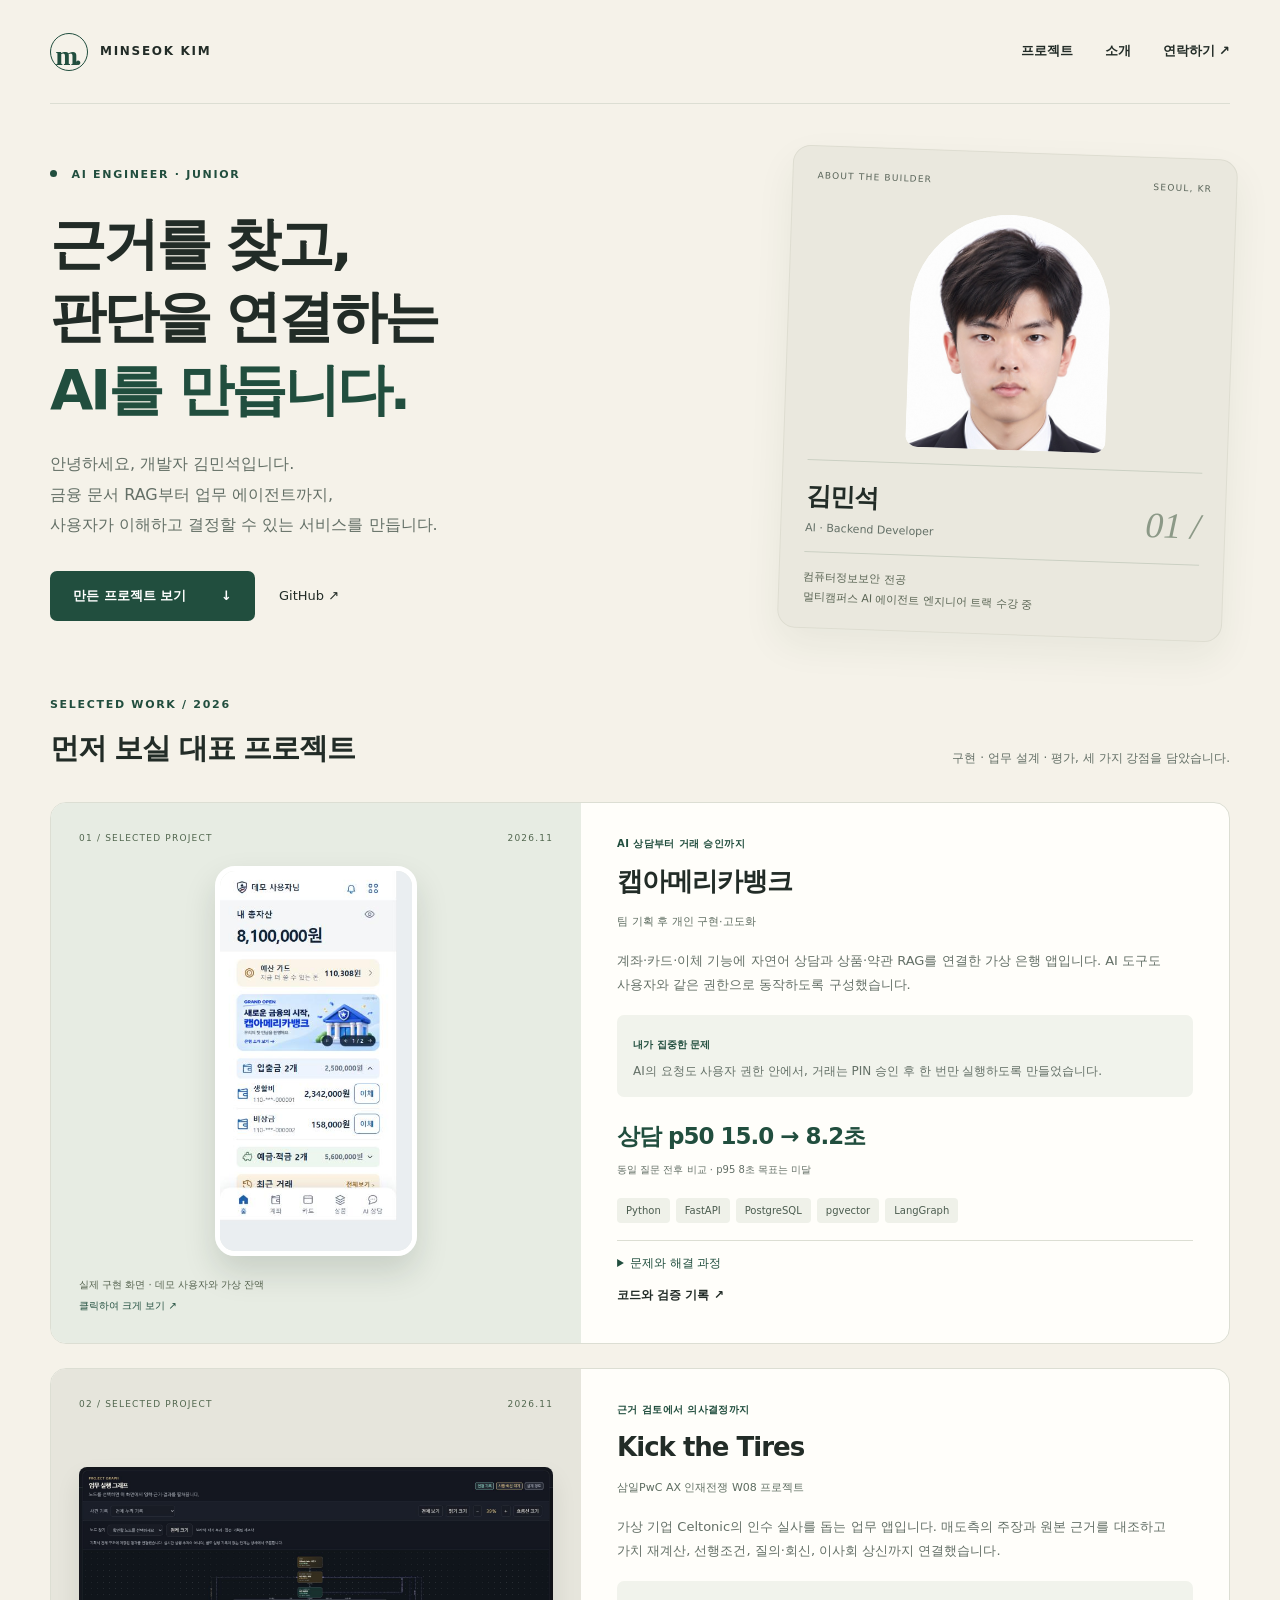
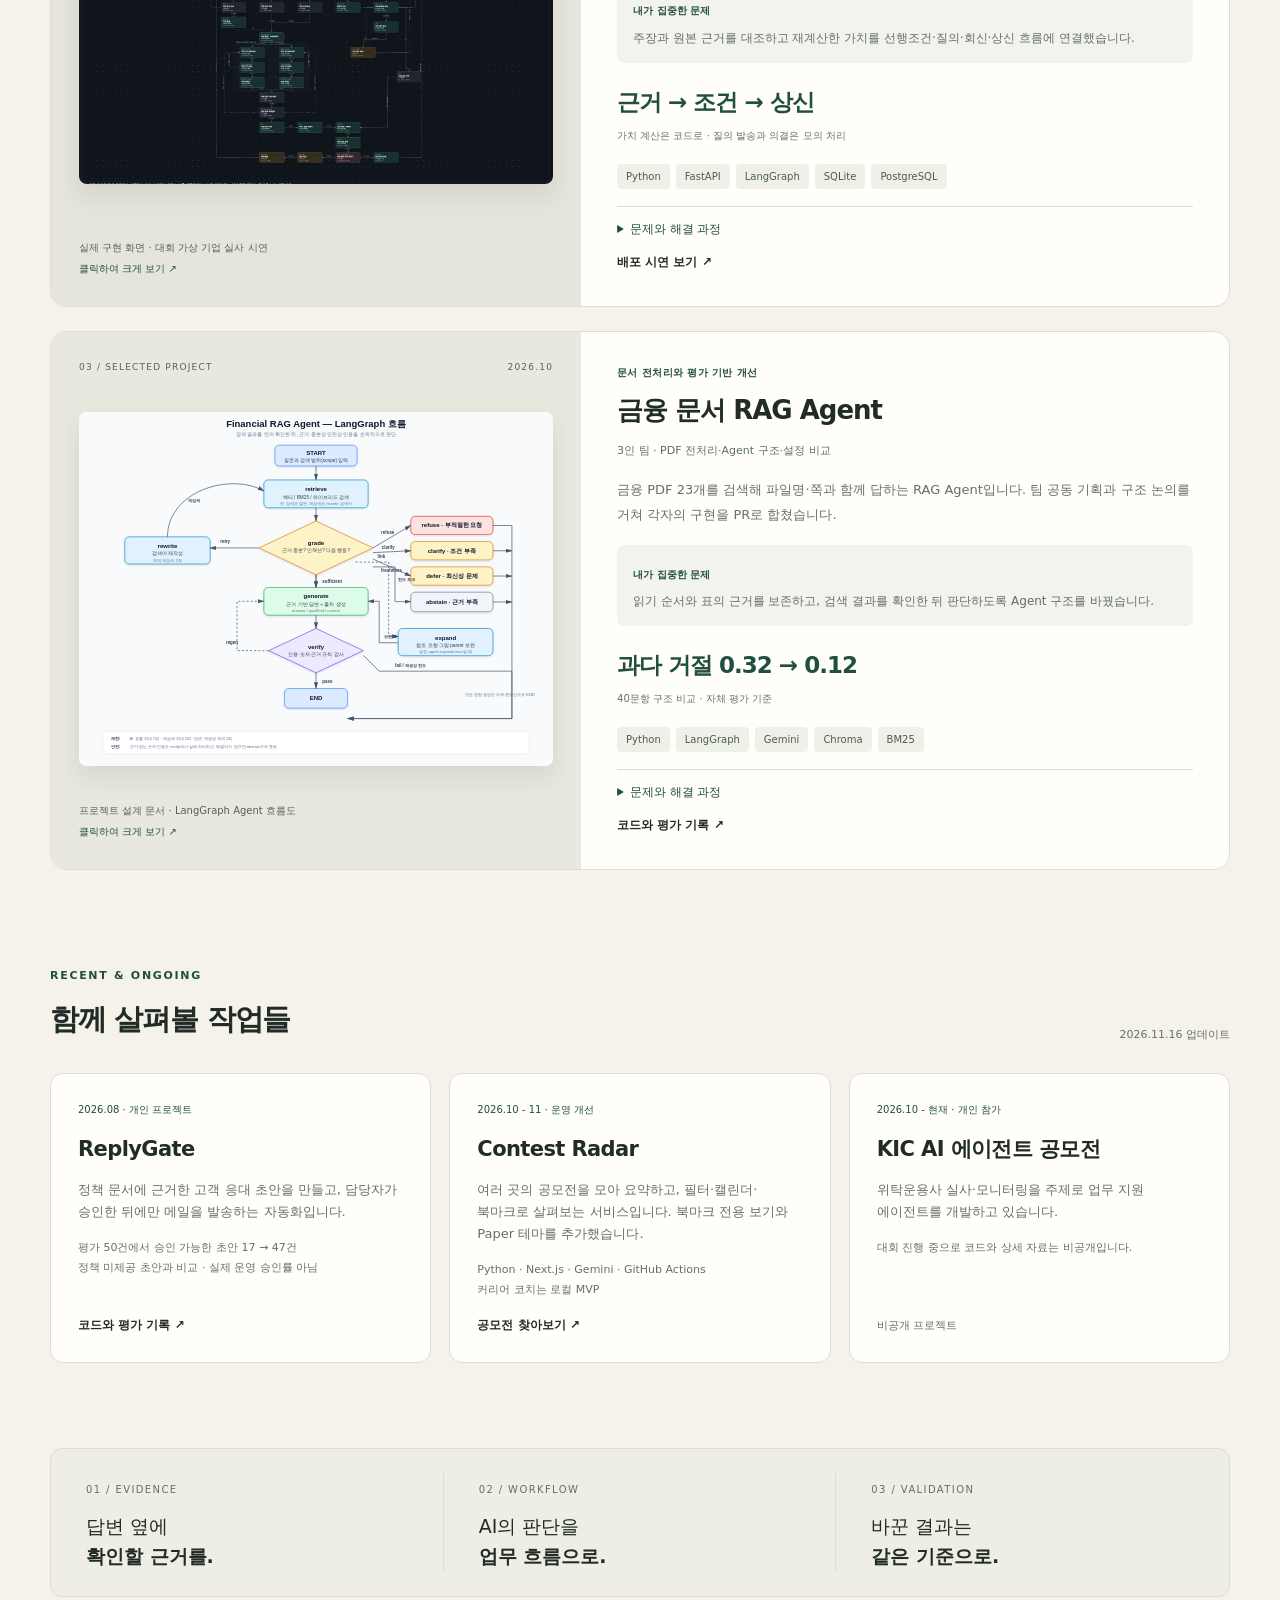
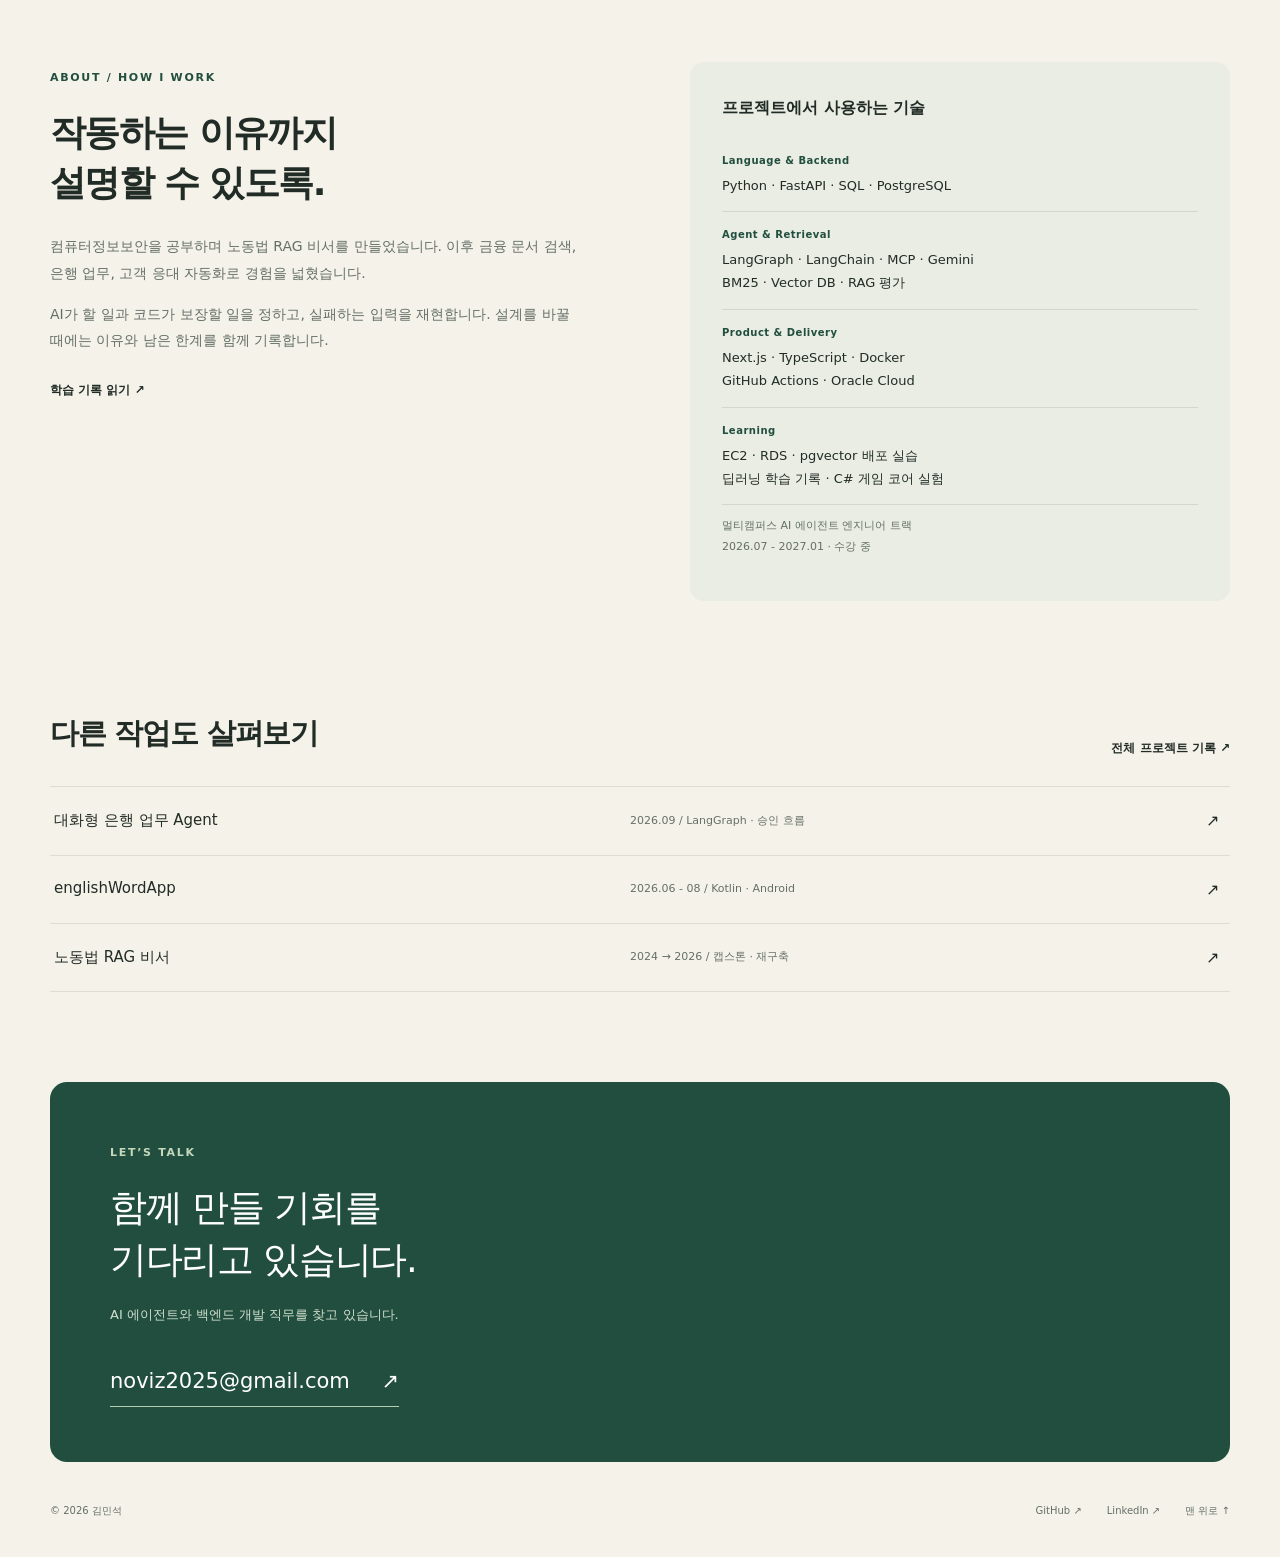
==== commit f45585b5: "feat: 대표 프로젝트 우선 배치 및 실제 화면 이미지 추가" ====
--- a/index.html
+++ b/index.html
@@ -2,9 +2,19 @@
 <html lang="ko"><head><meta charset="utf-8"><meta name="viewport" content="width=device-width,initial-scale=1"><title>김민석 | AI Engineer Portfolio</title><meta name="description" content="금융 문서 RAG와 업무 에이전트를 만드는 개발자 김민석. 문제 해결 과정, 구현한 서비스와 검증 기록을 소개합니다."><meta name="theme-color" content="#f5f2e9"><meta property="og:title" content="김민석 · AI Engineer"><meta property="og:description" content="근거를 찾고, 판단을 연결하고, 실행을 검증합니다."><meta property="og:image" content="https://noviz-domino.github.io/og-image.png"><meta property="og:url" content="https://noviz-domino.github.io/"><link rel="canonical" href="https://noviz-domino.github.io/"><link rel="icon" href="favicon.ico"><link rel="stylesheet" href="styles.css"></head>
 <body><a class="skip" href="#main">본문으로 바로가기</a><header class="header"><a class="wordmark" href="#home" aria-label="김민석 처음으로"><span class="mark" aria-hidden="true">m.</span> MINSEOK KIM</a><nav aria-label="주요 메뉴"><a href="#work">프로젝트</a><a href="#about">소개</a><a href="#contact">연락하기 <span aria-hidden="true">↗</span></a></nav></header>
 <main id="main"><section class="hero" id="home"><div class="hero-copy"><div class="eyebrow"><span class="dot"></span> AI ENGINEER · JUNIOR</div><h1>근거를 찾고,<br>판단을 연결하는<br><em>AI를 만듭니다.</em></h1><p>안녕하세요, 개발자 김민석입니다.<br>금융 문서 RAG부터 업무 에이전트까지,<br>사용자가 이해하고 결정할 수 있는 서비스를 만듭니다.</p><a class="button" href="#work">만든 프로젝트 보기 <span aria-hidden="true">↓</span></a><a class="hero-link" href="https://github.com/noviz-domino">GitHub ↗</a></div><aside class="profile-card"><div class="profile-top"><span>ABOUT THE BUILDER</span><span>SEOUL, KR</span></div><img src="profile.png" alt="김민석 프로필 사진" width="413" height="531" fetchpriority="high"><div class="profile-bottom"><div><strong>김민석</strong><p>AI · Backend Developer</p></div><span class="profile-index">01 /</span></div><div class="profile-note">컴퓨터정보보안 전공<br>멀티캠퍼스 AI 에이전트 엔지니어 트랙 수강 중</div></aside></section>
+
+<section id="work"><div class="section-heading"><div><span class="eyebrow">SELECTED WORK / 2026</span><h2>먼저 보실 대표 프로젝트</h2></div><p>구현 · 업무 설계 · 평가, 세 가지 강점을 담았습니다.</p></div><div class="projects"><article class="project featured-project" id="capamerica">
+ <figure class="project-visual visual-capamerica"><div class="visual-heading"><span>01 / SELECTED PROJECT</span><span>2026.11</span></div><a class="image-link" href="assets/projects/capamerica-home.png" target="_blank" rel="noopener" aria-label="캡아메리카뱅크 이미지 크게 보기 (새 탭)"><img src="assets/projects/capamerica-home.png" alt="캡아메리카뱅크 모바일 홈의 자산, 예산 가드, 계좌와 이체 화면" loading="lazy" decoding="async"></a><figcaption>실제 구현 화면 · 데모 사용자와 가상 잔액<span>클릭하여 크게 보기 ↗</span></figcaption></figure>
+ <div class="project-copy"><div class="eyebrow">AI 상담부터 거래 승인까지</div><h3>캡아메리카뱅크</h3><p class="project-role">팀 기획 후 개인 구현·고도화</p><p>계좌·카드·이체 기능에 자연어 상담과 상품·약관 RAG를 연결한 가상 은행 앱입니다. AI 도구도 사용자와 같은 권한으로 동작하도록 구성했습니다.</p><div class="contribution"><span>내가 집중한 문제</span><p>AI의 요청도 사용자 권한 안에서, 거래는 PIN 승인 후 한 번만 실행하도록 만들었습니다.</p></div><div class="metric"><strong>상담 p50 15.0 → 8.2초</strong><span>동일 질문 전후 비교 · p95 8초 목표는 미달</span></div><div class="tags"><span>Python</span><span>FastAPI</span><span>PostgreSQL</span><span>pgvector</span><span>LangGraph</span></div><details><summary>문제와 해결 과정</summary><p>AI가 재시도한 이체 요청이 중복 실행되거나, 상담 도구가 사용자의 권한을 넘어 돈을 움직이는 상황을 막아야 했습니다. 가짜 모델로 통과한 대화도 실제 Gemini에서는 메시지 형식 차이로 실패했습니다.</p><p>잔액과 장부 변경을 실행 함수로 모으고 행 잠금과 요청 번호를 적용했습니다. 이체는 승인 대기까지만 만들며, 거래 PIN 승인 API를 AI 도구에서 제외했습니다.</p><p class="fine">p95 8초 목표는 전후 비교에서 미달했습니다. RAG 38문항은 짧은 데모 약관 기준이며 실제 은행의 상품·고객 데이터에 대한 성능 검증이 아닙니다. 금융 거래는 가상 데이터로 시연합니다.</p></details><a class="text-link" href="https://github.com/noviz-domino/avengers-bank-noviz">코드와 검증 기록 <span aria-hidden="true">↗</span></a></div>
+ </article><article class="project featured-project" id="ktt">
+ <figure class="project-visual visual-ktt"><div class="visual-heading"><span>02 / SELECTED PROJECT</span><span>2026.11</span></div><a class="image-link" href="assets/projects/kick-the-tires-workflow.png" target="_blank" rel="noopener" aria-label="Kick the Tires 이미지 크게 보기 (새 탭)"><img src="assets/projects/kick-the-tires-workflow.png" alt="Kick the Tires 업무 실행 그래프의 노드와 분기, 연결 기록 화면" loading="lazy" decoding="async"></a><figcaption>실제 구현 화면 · 대회 가상 기업 실사 시연<span>클릭하여 크게 보기 ↗</span></figcaption></figure>
+ <div class="project-copy"><div class="eyebrow">근거 검토에서 의사결정까지</div><h3>Kick the Tires</h3><p class="project-role">삼일PwC AX 인재전쟁 W08 프로젝트</p><p>가상 기업 Celtonic의 인수 실사를 돕는 업무 앱입니다. 매도측의 주장과 원본 근거를 대조하고 가치 재계산, 선행조건, 질의·회신, 이사회 상신까지 연결했습니다.</p><div class="contribution"><span>내가 집중한 문제</span><p>주장과 원본 근거를 대조하고 재계산한 가치를 선행조건·질의·회신·상신 흐름에 연결했습니다.</p></div><div class="metric"><strong>근거 → 조건 → 상신</strong><span>가치 계산은 코드로 · 질의 발송과 의결은 모의 처리</span></div><div class="tags"><span>Python</span><span>FastAPI</span><span>LangGraph</span><span>SQLite</span><span>PostgreSQL</span></div><details><summary>문제와 해결 과정</summary><p>매도측의 조정 EBITDA와 할인율을 그대로 받아들이면 반복 비용을 일회성 비용으로 처리한 주장이 투자 판단에 섞일 수 있었습니다. 숫자만 고쳐서는 부서별 확인과 집행 조건을 관리하기 어려웠습니다.</p><p>주장·원본·판정 이력을 분리하고 근거가 맞지 않는 판정은 코드에서 거부하도록 구성했습니다. 재무·공급 기준선 계산도 코드가 수행합니다.</p><p class="fine">질의 발송·부서 회신·이사회 의결은 모의 처리입니다. Gemini는 보조 검토 이력을 남기며 투자 승인 권한을 갖지 않습니다. 대회 수상·순위는 기재하지 않았습니다.</p></details><a class="text-link" href="https://ktt-w66x.axhub.app">배포 시연 보기 <span aria-hidden="true">↗</span></a></div>
+ </article><article class="project featured-project" id="rag">
+ <figure class="project-visual visual-rag"><div class="visual-heading"><span>03 / SELECTED PROJECT</span><span>2026.10</span></div><a class="image-link" href="assets/projects/financial-rag-flow.svg" target="_blank" rel="noopener" aria-label="금융 문서 RAG Agent 이미지 크게 보기 (새 탭)"><img src="assets/projects/financial-rag-flow.svg" alt="금융 RAG Agent의 검색, 근거 판단, 재검색, 답변 생성과 인용 검증 흐름도" loading="lazy" decoding="async"></a><figcaption>프로젝트 설계 문서 · LangGraph Agent 흐름도<span>클릭하여 크게 보기 ↗</span></figcaption></figure>
+ <div class="project-copy"><div class="eyebrow">문서 전처리와 평가 기반 개선</div><h3>금융 문서 RAG Agent</h3><p class="project-role">3인 팀 · PDF 전처리·Agent 구조·설정 비교</p><p>금융 PDF 23개를 검색해 파일명·쪽과 함께 답하는 RAG Agent입니다. 팀 공동 기획과 구조 논의를 거쳐 각자의 구현을 PR로 합쳤습니다.</p><div class="contribution"><span>내가 집중한 문제</span><p>읽기 순서와 표의 근거를 보존하고, 검색 결과를 확인한 뒤 판단하도록 Agent 구조를 바꿨습니다.</p></div><div class="metric"><strong>과다 거절 0.32 → 0.12</strong><span>40문항 구조 비교 · 자체 평가 기준</span></div><div class="tags"><span>Python</span><span>LangGraph</span><span>Gemini</span><span>Chroma</span><span>BM25</span></div><details><summary>문제와 해결 과정</summary><p>펼침면과 2단 문서에서 읽기 순서가 섞이고 표·그림 정보가 사라졌습니다. 검색 전에 답변 가능 여부부터 결정하는 Agent는 답할 수 있는 질문까지 거절했습니다.</p><p>글자 좌표를 이용해 읽기 순서를 복원하고, 표 손실 판정과 재판독 흐름을 만들었습니다. 전처리 결과를 원본 PDF와 나란히 대조했습니다.</p><p class="fine">답변 점수는 프로젝트 자체 평가 척도이며 정확도 백분율이 아닙니다. 설정 선택에 사용한 180문항의 결과를 미사용 데이터에 대한 일반화 성능으로 해석하지 않습니다.</p></details><a class="text-link" href="https://github.com/noviz-domino/financial-rag-agent">코드와 평가 기록 <span aria-hidden="true">↗</span></a></div>
+ </article></div></section>
+<section class="recent"><div class="section-heading"><div><span class="eyebrow">RECENT & ONGOING</span><h2>함께 살펴볼 작업들</h2></div><span class="fine">2026.11.16 업데이트</span></div><div class="small-grid"><article class="small-card"><span class="status">2026.08 · 개인 프로젝트</span><h3>ReplyGate</h3><p>정책 문서에 근거한 고객 응대 초안을 만들고, 담당자가 승인한 뒤에만 메일을 발송하는 자동화입니다.</p><p class="fine">평가 50건에서 승인 가능한 초안 17 → 47건<br>정책 미제공 초안과 비교 · 실제 운영 승인률 아님</p><a class="text-link" href="https://github.com/noviz-domino/portfolio/tree/main/projects/replygate">코드와 평가 기록 ↗</a></article><article class="small-card"><span class="status">2026.10 - 11 · 운영 개선</span><h3>Contest Radar</h3><p>여러 곳의 공모전을 모아 요약하고, 필터·캘린더·북마크로 살펴보는 서비스입니다. 북마크 전용 보기와 Paper 테마를 추가했습니다.</p><p class="fine">Python · Next.js · Gemini · GitHub Actions<br>커리어 코치는 로컬 MVP</p><a class="text-link" href="https://contest-radar-eta.vercel.app">공모전 찾아보기 ↗</a></article><article class="small-card"><span class="status">2026.10 - 현재 · 개인 참가</span><h3>KIC AI 에이전트 공모전</h3><p>위탁운용사 실사·모니터링을 주제로 업무 지원 에이전트를 개발하고 있습니다.</p><p class="fine">대회 진행 중으로 코드와 상세 자료는 비공개입니다.</p><span class="muted-link">비공개 프로젝트</span></article></div></section>
 <section class="principles" aria-label="개발에서 중요하게 생각하는 것"><div><span>01 / EVIDENCE</span><p>답변 옆에<br><strong>확인할 근거를.</strong></p></div><div><span>02 / WORKFLOW</span><p>AI의 판단을<br><strong>업무 흐름으로.</strong></p></div><div><span>03 / VALIDATION</span><p>바꾼 결과는<br><strong>같은 기준으로.</strong></p></div></section>
-<section id="work"><div class="section-heading"><div><span class="eyebrow">SELECTED WORK / 2026</span><h2>문제에서 출발한 프로젝트</h2></div><p>무엇을 만들었는지, 왜 그렇게 만들었는지.</p></div><div class="projects"><article class="project" id="capamerica"><div class="project-art art-capamerica" aria-label="캡아메리카뱅크 처리 흐름"><div class="art-caption">SYSTEM OVERVIEW</div><div class="flow"><span>자연어 요청</span><b>↓</b><span>Agent · MCP · 사용자 권한</span><b>↓</b><strong>PIN 승인 → 거래 실행</strong></div><div class="art-foot">권한과 실행을 분리한 은행 앱</div></div><div class="project-copy"><div class="eyebrow">2026.11 / 팀 기획 후 개인 구현·고도화</div><h3>캡아메리카뱅크</h3><p>계좌·카드·이체 기능에 자연어 상담과 상품·약관 RAG를 연결한 가상 은행 앱입니다. AI 도구도 사용자와 같은 권한으로 동작하도록 구성했습니다.</p><div class="metric"><strong>15.0 → 8.2초</strong><span>상담 p50 · 기존 동일 질문 전후 비교</span></div><div class="tags"><span>Python</span><span>FastAPI</span><span>PostgreSQL</span><span>pgvector</span></div><details><summary>문제와 해결 과정</summary><p>AI가 재시도한 이체 요청이 중복 실행되거나, 상담 도구가 사용자의 권한을 넘어 돈을 움직이는 상황을 막아야 했습니다. 가짜 모델로 통과한 대화도 실제 Gemini에서는 메시지 형식 차이로 실패했습니다.</p><p>잔액과 장부 변경을 실행 함수로 모으고 행 잠금과 요청 번호를 적용했습니다. 이체는 승인 대기까지만 만들며, 거래 PIN 승인 API를 AI 도구에서 제외했습니다.</p><p class="fine">p95 8초 목표는 전후 비교에서 미달했습니다. RAG 38문항은 짧은 데모 약관 기준이며 실제 은행의 상품·고객 데이터에 대한 성능 검증이 아닙니다. 금융 거래는 가상 데이터로 시연합니다.</p></details><a class="text-link" href="https://github.com/noviz-domino/avengers-bank-noviz">코드와 검증 기록 <span aria-hidden="true">↗</span></a></div></article><article class="project" id="rag"><div class="project-art art-rag" aria-label="금융 문서 RAG Agent 처리 흐름"><div class="art-caption">SYSTEM OVERVIEW</div><div class="flow"><span>금융 PDF 23개</span><b>↓</b><span>구조 복원 · 하이브리드 검색</span><b>↓</b><strong>답변 + 파일명 · 쪽</strong></div><div class="art-foot">읽기 순서부터 다시 설계한 검색</div></div><div class="project-copy"><div class="eyebrow">2026.10 / 3인 팀 · PDF 전처리, Agent 구조·설정 비교 중심</div><h3>금융 문서 RAG Agent</h3><p>금융 PDF 23개를 검색해 파일명·쪽과 함께 답하는 RAG Agent입니다. 팀 공동 기획과 구조 논의를 거쳐 각자의 구현을 PR로 합쳤습니다.</p><div class="metric"><strong>0.32 → 0.12</strong><span>과다 거절 비율 · 40문항 구조 비교</span></div><div class="tags"><span>Python</span><span>LangGraph</span><span>Gemini</span><span>Chroma</span></div><details><summary>문제와 해결 과정</summary><p>펼침면과 2단 문서에서 읽기 순서가 섞이고 표·그림 정보가 사라졌습니다. 검색 전에 답변 가능 여부부터 결정하는 Agent는 답할 수 있는 질문까지 거절했습니다.</p><p>글자 좌표를 이용해 읽기 순서를 복원하고, 표 손실 판정과 재판독 흐름을 만들었습니다. 전처리 결과를 원본 PDF와 나란히 대조했습니다.</p><p class="fine">답변 점수는 프로젝트 자체 평가 척도이며 정확도 백분율이 아닙니다. 설정 선택에 사용한 180문항의 결과를 미사용 데이터에 대한 일반화 성능으로 해석하지 않습니다.</p></details><a class="text-link" href="https://github.com/noviz-domino/financial-rag-agent">코드와 검증 기록 <span aria-hidden="true">↗</span></a></div></article><article class="project" id="reply"><div class="project-art art-reply" aria-label="ReplyGate와 운영 경험 처리 흐름"><div class="art-caption">SYSTEM OVERVIEW</div><div class="flow"><span>고객 문의 + 정책 근거</span><b>↓</b><span>AI 답변 초안</span><b>↓</b><strong>담당자 승인 → 메일 발송</strong></div><div class="art-foot">발송 전에 검토하는 고객 응대</div></div><div class="project-copy"><div class="eyebrow">2026.08 - 11 / 개인 프로젝트</div><h3>ReplyGate</h3><p>ReplyGate는 정책 문서를 근거로 고객 응대 초안을 만들고 담당자가 Telegram에서 승인해야 메일을 발송하는 자동화입니다.</p><div class="metric"><strong>17 → 47건</strong><span>승인 가능한 초안 · 평가 50건</span></div><div class="tags"><span>n8n</span><span>Gemini</span><span>RAG</span><span>FastAPI</span></div><details><summary>문제와 해결 과정</summary><p>정책 없이 생성한 초안이 환불 기간과 금액을 지어냈습니다. 전체 감정 분류 점수가 올라도 일부 클래스는 전혀 맞히지 못하는 문제가 가려져 있었습니다.</p><p>정책을 조항 단위로 검색하고 근거 밖 수치를 제한했습니다. 사람 승인 단계를 실제 발송 앞에 연결했습니다.</p><p class="fine">함정 문항에서 근거 없는 답변이 남았습니다. Contest Radar 커리어 코치는 로컬 MVP로, 배포 사이트의 완성 기능으로 소개하지 않습니다.</p></details><a class="text-link" href="https://github.com/noviz-domino/portfolio/tree/main/projects/replygate">코드와 검증 기록 <span aria-hidden="true">↗</span></a></div></article></div></section>
-<section class="recent"><div class="section-heading"><div><span class="eyebrow">RECENT & ONGOING</span><h2>최근의 작업들</h2></div><span class="fine">2026.11.16 업데이트</span></div><div class="small-grid"><article class="small-card"><span class="status">2026.11 · 공모전 프로젝트</span><h3>Kick the Tires</h3><p>인수 실사에서 주장과 근거를 대조하고, 가치 재계산·선행조건·질의와 회신을 의사결정 흐름으로 연결했습니다.</p><p class="fine">삼일PwC AX 인재전쟁 W08 · 가상 기업 사례<br>질의 발송과 이사회 의결은 모의 처리</p><a class="text-link" href="https://ktt-w66x.axhub.app">배포 시연 보기 ↗</a></article><article class="small-card"><span class="status">2026.10 - 11 · 운영 개선</span><h3>Contest Radar</h3><p>여러 곳의 공모전을 모아 요약하고, 필터·캘린더·북마크로 살펴보는 서비스입니다. 북마크 전용 보기와 Paper 테마를 추가했습니다.</p><p class="fine">Python · Next.js · Gemini · GitHub Actions<br>커리어 코치는 로컬 MVP</p><a class="text-link" href="https://contest-radar-eta.vercel.app">공모전 찾아보기 ↗</a></article><article class="small-card"><span class="status">2026.10 - 현재 · 개인 참가</span><h3>KIC AI 에이전트 공모전</h3><p>위탁운용사 실사·모니터링을 주제로 업무 지원 에이전트를 개발하고 있습니다.</p><p class="fine">대회 진행 중으로 코드와 상세 자료는 비공개입니다.</p><span class="muted-link">비공개 프로젝트</span></article></div></section>
 <section id="about" class="about"><div><span class="eyebrow">ABOUT / HOW I WORK</span><h2>작동하는 이유까지<br>설명할 수 있도록.</h2><p>컴퓨터정보보안을 공부하며 노동법 RAG 비서를 만들었습니다. 이후 금융 문서 검색, 은행 업무, 고객 응대 자동화로 경험을 넓혔습니다.</p><p>AI가 할 일과 코드가 보장할 일을 정하고, 실패하는 입력을 재현합니다. 설계를 바꿀 때에는 이유와 남은 한계를 함께 기록합니다.</p><a class="text-link" href="https://github.com/noviz-domino/TIL">학습 기록 읽기 ↗</a></div><div class="skills-card"><h3>프로젝트에서 사용하는 기술</h3><dl><div><dt>Language & Backend</dt><dd>Python · FastAPI · SQL · PostgreSQL</dd></div><div><dt>Agent & Retrieval</dt><dd>LangGraph · LangChain · MCP · Gemini<br>BM25 · Vector DB · RAG 평가</dd></div><div><dt>Product & Delivery</dt><dd>Next.js · TypeScript · Docker<br>GitHub Actions · Oracle Cloud</dd></div><div><dt>Learning</dt><dd>EC2 · RDS · pgvector 배포 실습<br>딥러닝 학습 기록 · C# 게임 코어 실험</dd></div></dl><p class="fine">멀티캠퍼스 AI 에이전트 엔지니어 트랙<br>2026.07 - 2027.01 · 수강 중</p></div></section>
 <section class="archive"><div class="section-heading"><h2>다른 작업도 살펴보기</h2><a class="text-link" href="https://github.com/noviz-domino/portfolio">전체 프로젝트 기록 ↗</a></div><div class="archive-links"><a href="https://github.com/noviz-domino/langgraph-financial-agent"><span>대화형 은행 업무 Agent</span><small>2026.09 / LangGraph · 승인 흐름</small><b>↗</b></a><a href="https://github.com/noviz-domino/portfolio/tree/main/projects/englishWordApp"><span>englishWordApp</span><small>2026.06 - 08 / Kotlin · Android</small><b>↗</b></a><a href="https://github.com/noviz-domino/portfolio/tree/main/projects/legal_secretary"><span>노동법 RAG 비서</span><small>2024 → 2026 / 캡스톤 · 재구축</small><b>↗</b></a></div></section>
 <section id="contact" class="contact"><span class="eyebrow">LET’S TALK</span><h2>함께 만들 기회를<br>기다리고 있습니다.</h2><p>AI 에이전트와 백엔드 개발 직무를 찾고 있습니다.</p><a href="mailto:noviz2025@gmail.com">noviz2025@gmail.com <span aria-hidden="true">↗</span></a></section></main><footer><span>© 2026 김민석</span><div><a href="https://github.com/noviz-domino">GitHub ↗</a><a href="https://www.linkedin.com/in/kim-min-seok-domino/">LinkedIn ↗</a><a href="#home">맨 위로 ↑</a></div></footer></body></html>
--- a/styles.css
+++ b/styles.css
@@ -1 +1,18 @@
 :root{--paper:#f5f2e9;--card:#fffefa;--ink:#222c27;--muted:#647067;--green:#214e3e;--line:#dcded3;--soft:#e9ede2}*{box-sizing:border-box}html{scroll-behavior:smooth;scroll-padding-top:100px}body{margin:0;background:var(--paper);color:var(--ink);font-family:Inter,"Pretendard","Noto Sans KR","Malgun Gothic",system-ui,sans-serif;-webkit-font-smoothing:antialiased;line-height:1.7;word-break:keep-all}a{color:inherit;text-decoration:none}a:focus-visible,summary:focus-visible{outline:3px solid #a05a25;outline-offset:6px}a:hover{text-decoration:underline;text-underline-offset:5px}button,a,summary{-webkit-tap-highlight-color:transparent}.skip{position:fixed;top:-80px;left:20px;padding:12px;background:var(--green);color:white;z-index:10}.skip:focus{top:12px}.header,main,footer{max-width:1180px;margin:auto}.header{height:104px;display:flex;align-items:center;justify-content:space-between;border-bottom:1px solid var(--line)}.wordmark{display:flex;align-items:center;gap:12px;font-size:12px;letter-spacing:1.7px;font-weight:750}.mark{display:grid;place-items:center;width:38px;height:38px;border:1px solid var(--green);border-radius:50%;font-family:Georgia,serif;font-size:27px;letter-spacing:-3px;padding-right:4px;color:var(--green)}nav{display:flex;gap:32px;font-size:13px;font-weight:600}.hero{display:grid;grid-template-columns:1.45fr 1fr;gap:90px;align-items:center;padding:80px 0 72px}.eyebrow{font-size:11px;letter-spacing:1.7px;font-weight:700;color:var(--green)}.dot{display:inline-block;width:7px;height:7px;background:var(--green);border-radius:50%;margin:0 9px 1px 0}h1{font-size:clamp(39px,4.8vw,62px);line-height:1.3;letter-spacing:-3px;font-weight:650;margin:23px 0}h1 em{font-style:normal;color:var(--green)}.hero-copy>p{font-size:16px;color:var(--muted);line-height:1.9;margin-bottom:30px}.button{display:inline-flex;gap:35px;background:var(--green);color:#fff;padding:14px 23px;border-radius:7px;font-size:13px;font-weight:650}.button:hover{background:#173e30;text-decoration:none}.hero-link{font-size:13px;margin-left:24px}.profile-card{background:#eae8de;border:1px solid #deddd1;border-radius:18px;padding:22px 24px 0;transform:rotate(2deg);box-shadow:0 16px 38px #263c2510}.profile-top{display:flex;justify-content:space-between;font-size:9px;letter-spacing:1.2px;color:#5a655a}.profile-card img{display:block;width:200px;max-width:100%;height:235px;object-fit:cover;object-position:center 20%;margin:25px auto 16px;border-radius:100px 100px 12px 12px;background:#fff}.profile-bottom{display:flex;justify-content:space-between;align-items:center;border-top:1px solid #cbd0c3;padding-top:15px}.profile-bottom strong{font-size:25px;letter-spacing:-1px}.profile-bottom p{font-size:11px;margin:1px 0 14px;color:var(--muted)}.profile-index{font:italic 36px Georgia,serif;color:#8c9987}.profile-note{border-top:1px solid #cbd0c3;font-size:11px;line-height:1.8;padding:15px 0 20px;color:#596453}.principles{display:grid;grid-template-columns:repeat(3,1fr);border:1px solid var(--line);border-radius:12px;padding:25px 0;background:#eeeee4;margin-bottom:100px}.principles>div{padding:0 35px;border-right:1px solid var(--line)}.principles>div:last-child{border:0}.principles span{font-size:10px;letter-spacing:1.4px;color:var(--muted)}.principles p{font-size:19px;line-height:1.6;margin:9px 0 0}.principles strong{font-weight:650}.section-heading{display:flex;align-items:end;justify-content:space-between;margin-bottom:28px;gap:20px}.section-heading h2{font-size:29px;letter-spacing:-1.2px;font-weight:650;margin:8px 0 0}.section-heading>p{font-size:12px;color:var(--muted);margin-bottom:5px}.projects{display:grid;gap:24px}.project{display:grid;grid-template-columns:0.9fr 1.1fr;border:1px solid var(--line);border-radius:16px;overflow:hidden;background:var(--card)}.project-art{min-height:390px;padding:34px;display:flex;flex-direction:column;justify-content:space-between;background:#dfe8dd}.art-rag{background:#e7e7dd}.art-reply{background:#eee2d5}.art-caption{font-size:10px;letter-spacing:1.8px;color:#52664f}.flow{display:flex;flex-direction:column;align-items:center;padding:18px 0}.flow span,.flow strong{width:100%;max-width:310px;padding:13px 15px;background:#ffffffb3;border:1px solid #fff;border-radius:7px;text-align:center;font-size:13px;font-weight:500}.flow strong{background:var(--green);color:#fff;border-color:var(--green)}.flow b{font-size:17px;font-weight:400;color:#6d806a;line-height:1.9}.art-foot{font-size:11px;color:#5d6a58}.project-copy{padding:32px 36px}.project-copy .eyebrow{font-size:10px;letter-spacing:.4px}.project h3{font-size:26px;letter-spacing:-1px;margin:7px 0 12px}.project p{font-size:13px;color:var(--muted);line-height:1.85;margin:8px 0 16px}.metric{display:flex;align-items:baseline;gap:14px;flex-wrap:wrap;margin:22px 0}.metric strong{font-size:25px;letter-spacing:-1px;color:var(--green);font-weight:600}.metric span{font-size:10px;color:var(--muted)}.tags{display:flex;flex-wrap:wrap;gap:6px;margin:15px 0}.tags span{font-size:10px;background:#eff1e9;padding:4px 9px;border-radius:4px;color:#4b5c4f}.text-link{font-size:12px;font-weight:650;display:inline-block;margin-top:12px}details{border-top:1px solid var(--line);padding-top:12px;margin-top:17px}summary{font-size:12px;cursor:pointer;color:var(--green)}.fine{font-size:11px!important;color:var(--muted);line-height:1.8}.recent{margin-top:90px}.small-grid{display:grid;grid-template-columns:repeat(3,1fr);gap:18px}.small-card{border:1px solid var(--line);border-radius:13px;padding:27px;background:var(--card);display:flex;flex-direction:column;align-items:start}.status{font-size:10px;color:var(--green)}.small-card h3{font-size:21px;letter-spacing:-.6px;margin:14px 0 12px}.small-card p{font-size:13px;color:var(--muted);margin:0 0 15px}.small-card .text-link,.muted-link{margin-top:auto}.muted-link{font-size:11px;color:var(--muted)}.about{display:grid;grid-template-columns:1fr 1fr;gap:100px;margin:100px 0}.about h2{font-size:36px;line-height:1.4;letter-spacing:-1.6px;margin:18px 0 25px}.about p{font-size:14px;color:var(--muted);line-height:1.9}.skills-card{padding:32px;border-radius:14px;background:#e9ede3}.skills-card h3{font-size:16px;margin-top:0}.skills-card dl{margin:0}.skills-card dl>div{padding:14px 0;border-bottom:1px solid #d0d8c9}.skills-card dt{font-size:10px;color:var(--green);font-weight:650;letter-spacing:.5px;margin-bottom:5px}.skills-card dd{margin:0;font-size:13px;line-height:1.8}.archive-links{border-top:1px solid var(--line)}.archive-links a{display:grid;grid-template-columns:1fr 1fr 20px;gap:20px;align-items:center;border-bottom:1px solid var(--line);padding:20px 4px}.archive-links span{font-size:15px}.archive-links small{font-size:11px;color:var(--muted)}.archive-links b{font-weight:400}.contact{background:var(--green);color:#fff;border-radius:17px;padding:55px 60px;margin:90px 0 40px;position:relative}.contact .eyebrow{color:#c5d8bc}.contact h2{font-size:37px;line-height:1.4;letter-spacing:-1.3px;font-weight:500;margin:18px 0}.contact p{font-size:13px;color:#d0dfcd}.contact>a{display:inline-block;font-size:21px;border-bottom:1px solid #b7cdb0;padding:13px 0 6px;margin-top:12px}.contact>a span{margin-left:25px}footer{display:flex;justify-content:space-between;padding:0 0 38px;color:var(--muted);font-size:10px}footer div{display:flex;gap:25px}@media(max-width:1260px){.header,main,footer{margin-left:40px;margin-right:40px}.hero{gap:55px}}@media(max-width:850px){.hero{gap:35px;grid-template-columns:1.2fr 1fr}.hero h1{font-size:43px}.profile-card{padding:18px 18px 0}.profile-top{font-size:8px}.profile-card img{width:170px;height:215px}.project-copy{padding:25px}.project-art{padding:23px}.about{gap:40px}.small-grid{gap:12px}.small-card{padding:20px}.metric{gap:4px}.metric span{width:100%}}@media(max-width:620px){.header,main,footer{margin-left:22px;margin-right:22px}.header{height:80px}.wordmark{font-size:10px;letter-spacing:.6px}.mark{width:31px;height:31px;font-size:23px}nav{gap:14px;font-size:11px}nav a:last-child{display:none}.hero{grid-template-columns:1fr;gap:40px;padding:48px 0}.hero h1{font-size:43px;letter-spacing:-2.5px}.hero-copy>p{font-size:14px}.profile-card{max-width:340px;width:100%;justify-self:center;transform:rotate(1deg)}.profile-card img{width:165px;height:200px}.principles{margin:15px 0 62px;padding:19px 0}.principles>div{padding:0 13px}.principles span{font-size:8px;letter-spacing:.2px}.principles p{font-size:13px}.section-heading{display:block;margin-bottom:22px}.section-heading h2{font-size:24px}.section-heading>p{font-size:11px}.project{grid-template-columns:1fr}.project-art{min-height:260px;padding:24px}.flow{padding:13px 0}.flow span,.flow strong{padding:9px 12px;font-size:12px}.art-caption,.art-foot{font-size:9px}.project-copy{padding:25px}.project h3{font-size:24px}.metric span{width:auto}.small-grid{grid-template-columns:1fr;gap:14px}.small-card{padding:26px}.small-card h3{margin-top:10px}.small-card .text-link{margin-top:0}.recent{margin-top:58px}.about{grid-template-columns:1fr;gap:27px;margin:65px 0}.about h2{font-size:31px}.skills-card{padding:26px}.archive .section-heading h2{font-size:23px}.archive-links a{grid-template-columns:1fr 20px;gap:3px}.archive-links small{grid-row:2}.archive-links b{grid-column:2;grid-row:1/3}.contact{padding:32px 25px;margin:60px 0 28px}.contact h2{font-size:29px}.contact>a{font-size:16px}.contact>a span{margin-left:8px}footer{font-size:9px}footer div{gap:13px}}@media(prefers-reduced-motion:reduce){html{scroll-behavior:auto}}@media print{body{background:#fff;font-size:11pt}.header,footer,.button,.hero-link,.skip,.contact{display:none}.header,main,footer{margin:0}.hero{padding:15px 0;gap:30px}h1{font-size:30px}.profile-card{transform:none;box-shadow:none}.principles{margin:20px 0}.project{break-inside:avoid;margin-bottom:16px}.project-art{min-height:250px}.recent,.about{margin-top:30px}.about{gap:25px}.small-grid{gap:10px}details{display:block}details>p{display:block}.section-heading{break-after:avoid}}
+
+/* Selected projects: real implementation captures and a documented agent flow. */
+.hero{padding-top:48px;padding-bottom:54px}.hero h1{font-size:clamp(39px,4.4vw,56px)}
+.project-visual{margin:0;padding:28px;display:flex;flex-direction:column;justify-content:space-between;gap:20px;background:#e7ece3;min-width:0}
+.visual-heading{display:flex;justify-content:space-between;gap:12px;font-size:9px;letter-spacing:1.2px;color:#51664e}
+.image-link{display:flex;justify-content:center;align-items:center;flex:1;min-height:280px;border-radius:9px}
+.image-link img{display:block;width:100%;height:auto;max-height:440px;object-fit:contain;border-radius:8px;box-shadow:0 12px 25px #152a1c18;transition:transform .2s}
+.image-link:hover img{transform:translateY(-3px)}.visual-capamerica .image-link img{width:auto;max-width:100%;height:390px;border:5px solid #fff;border-radius:20px;box-shadow:0 16px 32px #152a1c25}
+.visual-ktt{background:#e6e5dc}.visual-rag{background:#e9e8df}.visual-rag .image-link img{background:#fff}
+.project-visual figcaption{font-size:10px;color:#54624e;line-height:1.8}.project-visual figcaption span{display:block;color:#214e3e;margin-top:3px}
+.project-copy .project-role{font-size:11px;margin:-3px 0 17px;color:#5e6d61}.contribution{padding:14px 16px;background:#f1f3ec;border-radius:7px;margin:18px 0}.contribution>span{font-size:10px;font-weight:700;color:#214e3e}.contribution p{margin:5px 0 0;font-size:12px;line-height:1.8}
+.featured-project .metric{display:block;margin:20px 0}.featured-project .metric strong{font-size:23px;display:block}.featured-project .metric>span{display:block;margin-top:5px;font-size:10px}
+.principles{margin-top:85px;margin-bottom:0}.about{margin-top:65px}
+@media(max-width:850px){.project-visual{padding:22px}.visual-capamerica .image-link img{height:340px}.visual-heading{font-size:8px;letter-spacing:.5px}.featured-project .metric strong{font-size:21px}}
+@media(max-width:620px){.hero{padding:36px 0 45px}.hero .profile-card{display:none}.hero-copy>p{margin-bottom:23px}.project-visual{padding:23px;gap:16px}.visual-capamerica .image-link img{height:310px}.image-link{min-height:0}.visual-ktt .image-link img,.visual-rag .image-link img{max-height:none}.project-visual figcaption{font-size:9px}.principles{margin-top:55px}.about{margin-top:50px}.featured-project .metric strong{font-size:22px}}
+@media(prefers-reduced-motion:reduce){.image-link img{transition:none}.image-link:hover img{transform:none}}
+@media print{.project-visual{padding:15px}.visual-capamerica .image-link img{height:250px}.project-visual img{box-shadow:none}.featured-project{break-inside:avoid}.principles{margin-top:25px}}
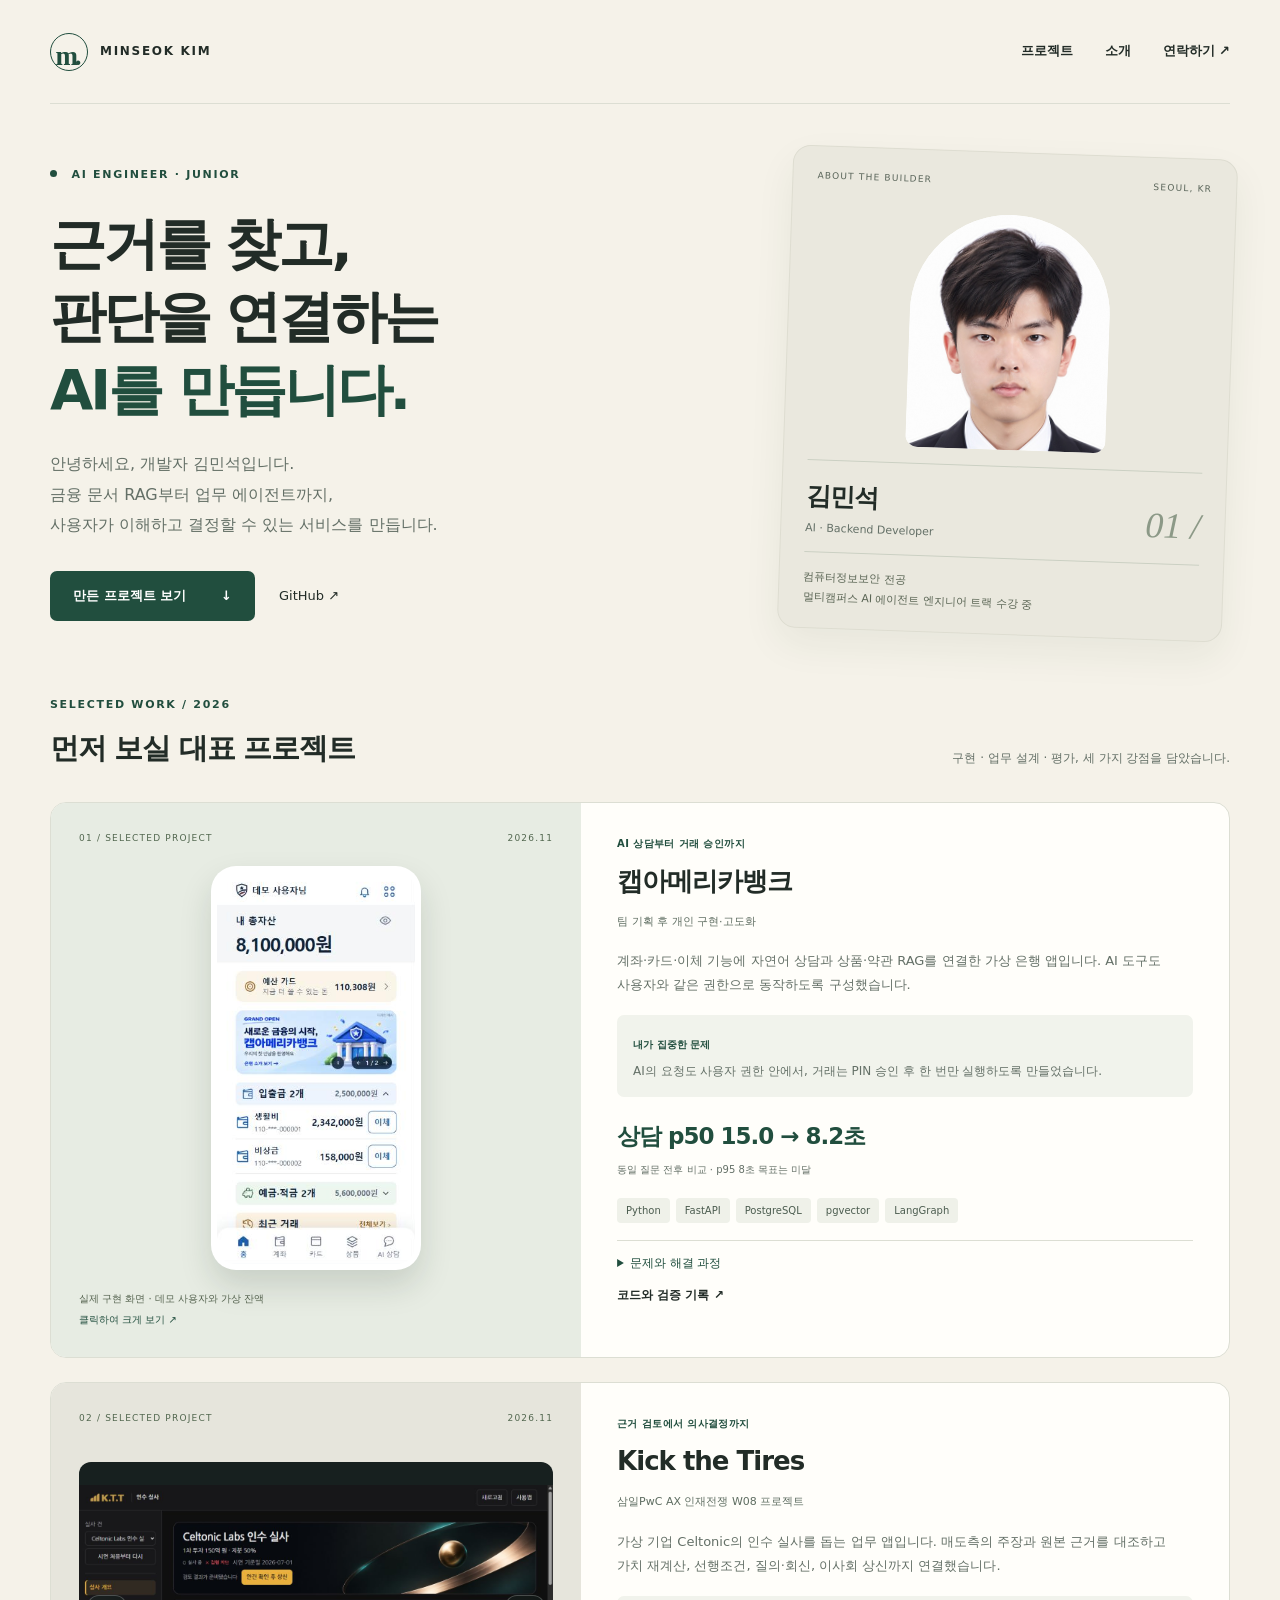
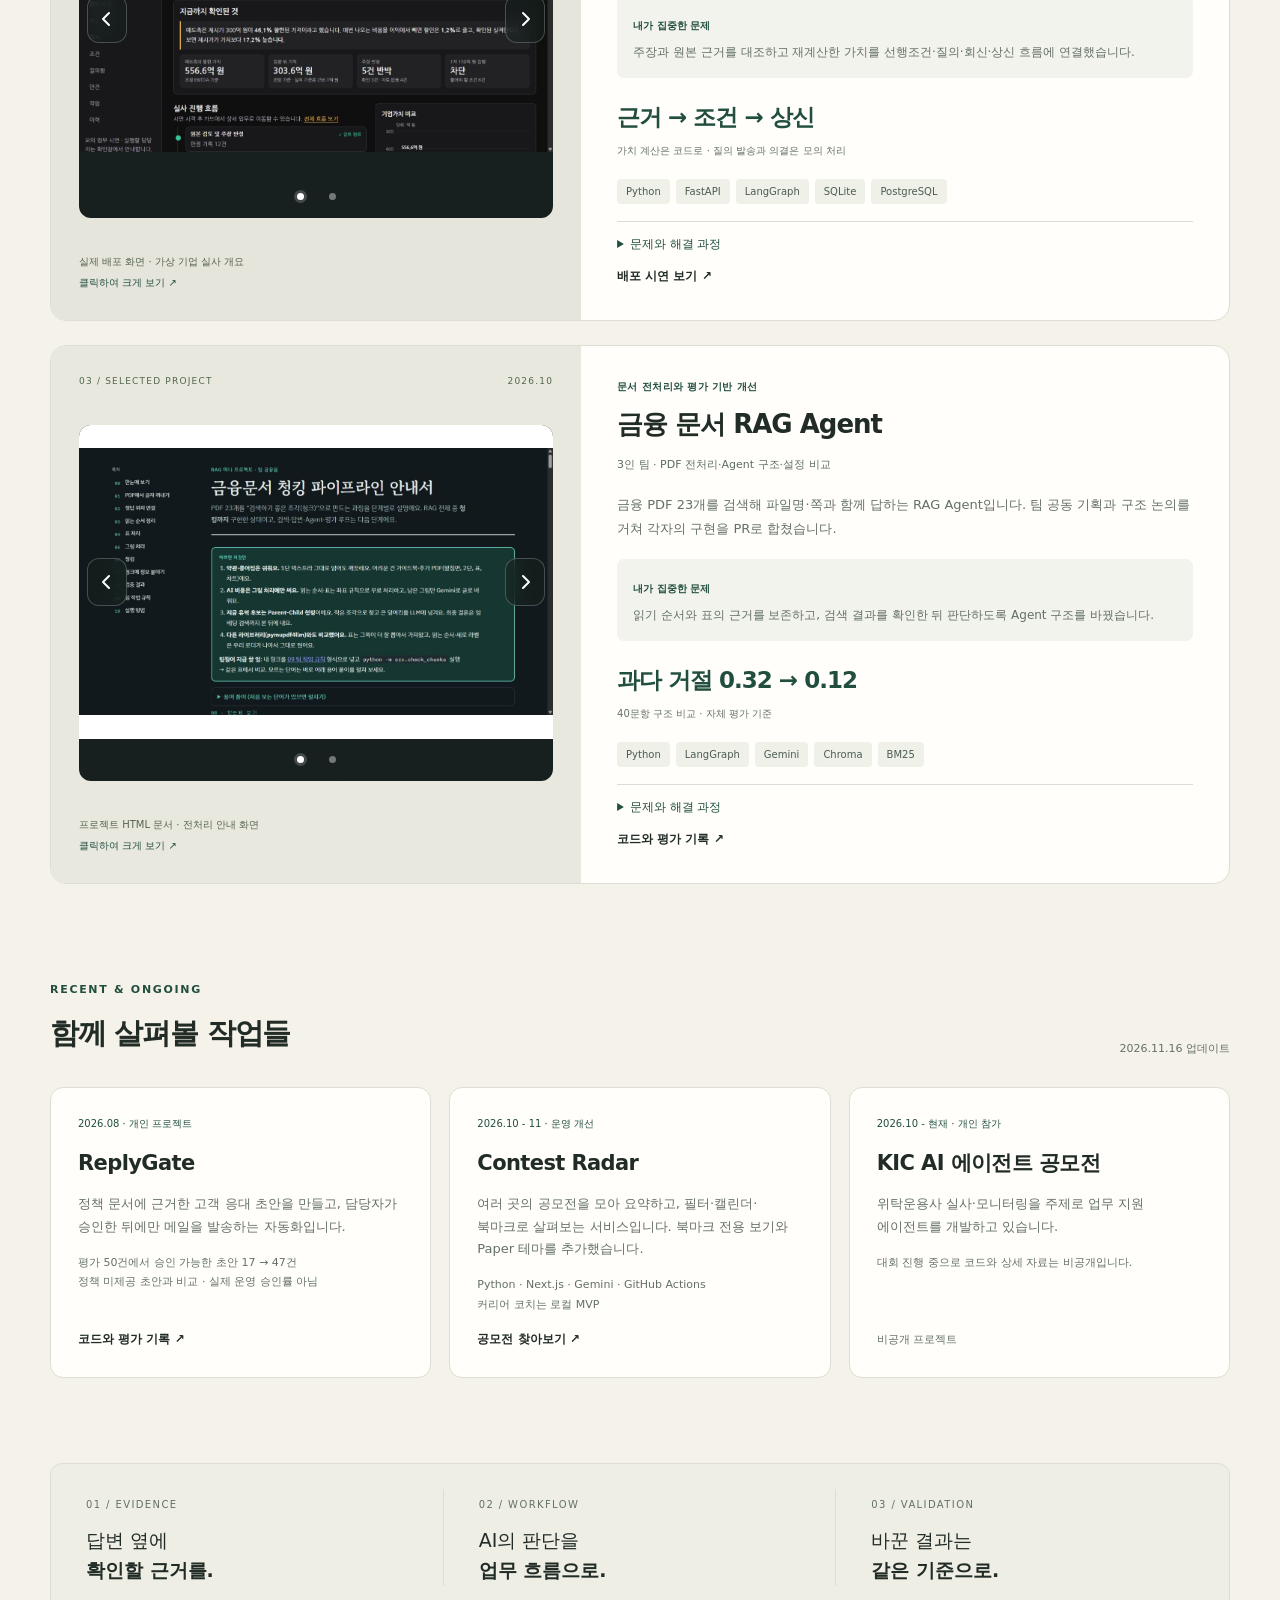
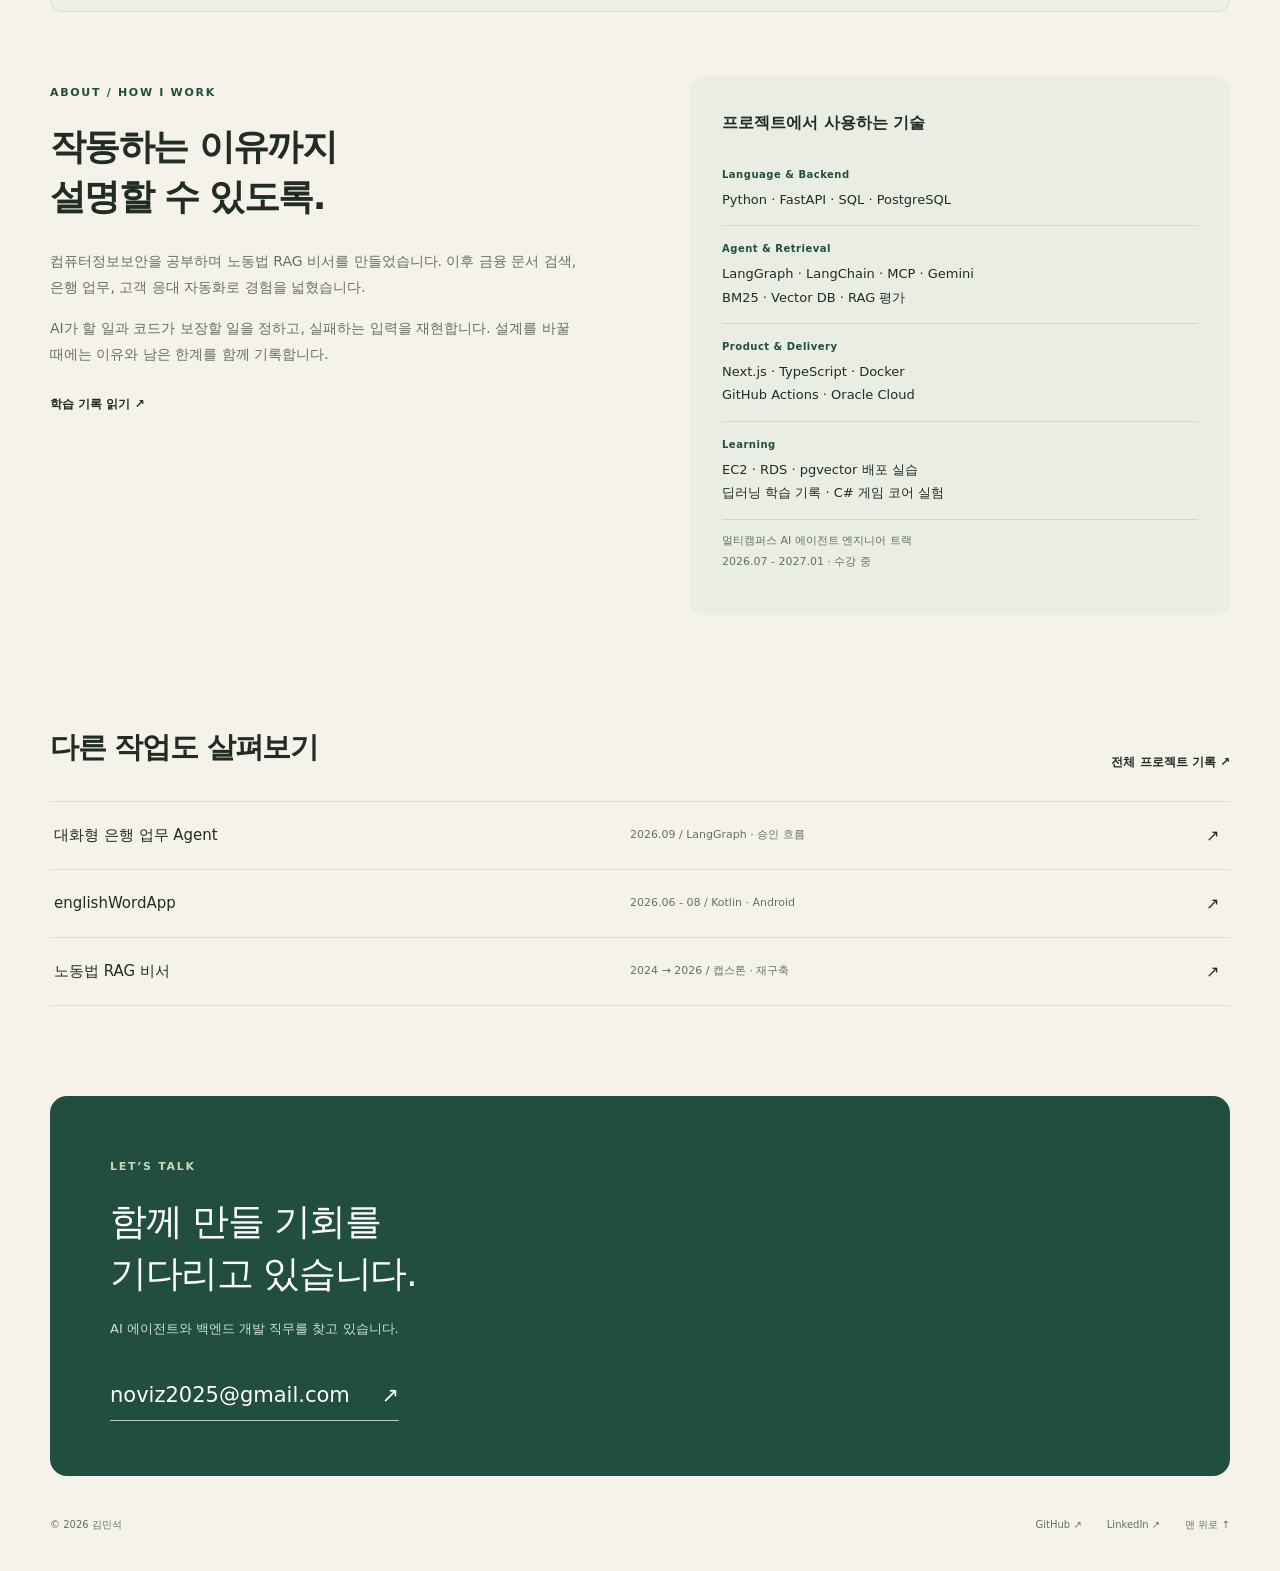
==== commit 0a25bca0: "fix: 휴대폰 프레임 보정 및 프로젝트 이미지 슬라이더 추가" ====
--- a/index.html
+++ b/index.html
@@ -1,16 +1,20 @@
 <!doctype html>
-<html lang="ko"><head><meta charset="utf-8"><meta name="viewport" content="width=device-width,initial-scale=1"><title>김민석 | AI Engineer Portfolio</title><meta name="description" content="금융 문서 RAG와 업무 에이전트를 만드는 개발자 김민석. 문제 해결 과정, 구현한 서비스와 검증 기록을 소개합니다."><meta name="theme-color" content="#f5f2e9"><meta property="og:title" content="김민석 · AI Engineer"><meta property="og:description" content="근거를 찾고, 판단을 연결하고, 실행을 검증합니다."><meta property="og:image" content="https://noviz-domino.github.io/og-image.png"><meta property="og:url" content="https://noviz-domino.github.io/"><link rel="canonical" href="https://noviz-domino.github.io/"><link rel="icon" href="favicon.ico"><link rel="stylesheet" href="styles.css"></head>
+<html lang="ko"><head><meta charset="utf-8"><meta name="viewport" content="width=device-width,initial-scale=1"><title>김민석 | AI Engineer Portfolio</title><meta name="description" content="금융 문서 RAG와 업무 에이전트를 만드는 개발자 김민석. 문제 해결 과정, 구현한 서비스와 검증 기록을 소개합니다."><meta name="theme-color" content="#f5f2e9"><meta property="og:title" content="김민석 · AI Engineer"><meta property="og:description" content="근거를 찾고, 판단을 연결하고, 실행을 검증합니다."><meta property="og:image" content="https://noviz-domino.github.io/og-image.png"><meta property="og:url" content="https://noviz-domino.github.io/"><link rel="canonical" href="https://noviz-domino.github.io/"><link rel="icon" href="favicon.ico"><link rel="stylesheet" href="styles.css"><script src="gallery.js" defer></script></head>
 <body><a class="skip" href="#main">본문으로 바로가기</a><header class="header"><a class="wordmark" href="#home" aria-label="김민석 처음으로"><span class="mark" aria-hidden="true">m.</span> MINSEOK KIM</a><nav aria-label="주요 메뉴"><a href="#work">프로젝트</a><a href="#about">소개</a><a href="#contact">연락하기 <span aria-hidden="true">↗</span></a></nav></header>
 <main id="main"><section class="hero" id="home"><div class="hero-copy"><div class="eyebrow"><span class="dot"></span> AI ENGINEER · JUNIOR</div><h1>근거를 찾고,<br>판단을 연결하는<br><em>AI를 만듭니다.</em></h1><p>안녕하세요, 개발자 김민석입니다.<br>금융 문서 RAG부터 업무 에이전트까지,<br>사용자가 이해하고 결정할 수 있는 서비스를 만듭니다.</p><a class="button" href="#work">만든 프로젝트 보기 <span aria-hidden="true">↓</span></a><a class="hero-link" href="https://github.com/noviz-domino">GitHub ↗</a></div><aside class="profile-card"><div class="profile-top"><span>ABOUT THE BUILDER</span><span>SEOUL, KR</span></div><img src="profile.png" alt="김민석 프로필 사진" width="413" height="531" fetchpriority="high"><div class="profile-bottom"><div><strong>김민석</strong><p>AI · Backend Developer</p></div><span class="profile-index">01 /</span></div><div class="profile-note">컴퓨터정보보안 전공<br>멀티캠퍼스 AI 에이전트 엔지니어 트랙 수강 중</div></aside></section>
 
 <section id="work"><div class="section-heading"><div><span class="eyebrow">SELECTED WORK / 2026</span><h2>먼저 보실 대표 프로젝트</h2></div><p>구현 · 업무 설계 · 평가, 세 가지 강점을 담았습니다.</p></div><div class="projects"><article class="project featured-project" id="capamerica">
- <figure class="project-visual visual-capamerica"><div class="visual-heading"><span>01 / SELECTED PROJECT</span><span>2026.11</span></div><a class="image-link" href="assets/projects/capamerica-home.png" target="_blank" rel="noopener" aria-label="캡아메리카뱅크 이미지 크게 보기 (새 탭)"><img src="assets/projects/capamerica-home.png" alt="캡아메리카뱅크 모바일 홈의 자산, 예산 가드, 계좌와 이체 화면" loading="lazy" decoding="async"></a><figcaption>실제 구현 화면 · 데모 사용자와 가상 잔액<span>클릭하여 크게 보기 ↗</span></figcaption></figure>
+ <figure class="project-visual visual-capamerica"><div class="visual-heading"><span>01 / SELECTED PROJECT</span><span>2026.11</span></div><a class="image-link" href="assets/projects/capamerica-home.png" target="_blank" rel="noopener" aria-label="캡아메리카뱅크 이미지 크게 보기 (새 탭)"><span class="phone-frame"><span class="phone-screen"><img src="assets/projects/capamerica-home.png" alt="캡아메리카뱅크 모바일 홈의 자산, 예산 가드, 계좌와 이체 화면" loading="lazy" decoding="async"></span></span></a><figcaption>실제 구현 화면 · 데모 사용자와 가상 잔액<span>클릭하여 크게 보기 ↗</span></figcaption></figure>
  <div class="project-copy"><div class="eyebrow">AI 상담부터 거래 승인까지</div><h3>캡아메리카뱅크</h3><p class="project-role">팀 기획 후 개인 구현·고도화</p><p>계좌·카드·이체 기능에 자연어 상담과 상품·약관 RAG를 연결한 가상 은행 앱입니다. AI 도구도 사용자와 같은 권한으로 동작하도록 구성했습니다.</p><div class="contribution"><span>내가 집중한 문제</span><p>AI의 요청도 사용자 권한 안에서, 거래는 PIN 승인 후 한 번만 실행하도록 만들었습니다.</p></div><div class="metric"><strong>상담 p50 15.0 → 8.2초</strong><span>동일 질문 전후 비교 · p95 8초 목표는 미달</span></div><div class="tags"><span>Python</span><span>FastAPI</span><span>PostgreSQL</span><span>pgvector</span><span>LangGraph</span></div><details><summary>문제와 해결 과정</summary><p>AI가 재시도한 이체 요청이 중복 실행되거나, 상담 도구가 사용자의 권한을 넘어 돈을 움직이는 상황을 막아야 했습니다. 가짜 모델로 통과한 대화도 실제 Gemini에서는 메시지 형식 차이로 실패했습니다.</p><p>잔액과 장부 변경을 실행 함수로 모으고 행 잠금과 요청 번호를 적용했습니다. 이체는 승인 대기까지만 만들며, 거래 PIN 승인 API를 AI 도구에서 제외했습니다.</p><p class="fine">p95 8초 목표는 전후 비교에서 미달했습니다. RAG 38문항은 짧은 데모 약관 기준이며 실제 은행의 상품·고객 데이터에 대한 성능 검증이 아닙니다. 금융 거래는 가상 데이터로 시연합니다.</p></details><a class="text-link" href="https://github.com/noviz-domino/avengers-bank-noviz">코드와 검증 기록 <span aria-hidden="true">↗</span></a></div>
  </article><article class="project featured-project" id="ktt">
- <figure class="project-visual visual-ktt"><div class="visual-heading"><span>02 / SELECTED PROJECT</span><span>2026.11</span></div><a class="image-link" href="assets/projects/kick-the-tires-workflow.png" target="_blank" rel="noopener" aria-label="Kick the Tires 이미지 크게 보기 (새 탭)"><img src="assets/projects/kick-the-tires-workflow.png" alt="Kick the Tires 업무 실행 그래프의 노드와 분기, 연결 기록 화면" loading="lazy" decoding="async"></a><figcaption>실제 구현 화면 · 대회 가상 기업 실사 시연<span>클릭하여 크게 보기 ↗</span></figcaption></figure>
+ <figure class="project-visual visual-ktt"><div class="visual-heading"><span>02 / SELECTED PROJECT</span><span>2026.11</span></div>
+<div class="project-gallery" data-gallery role="region" aria-roledescription="이미지 슬라이더" aria-label="Kick the Tires 프로젝트 이미지"><a class="gallery-slide image-link" href="assets/projects/kick-the-tires-home.jpg" target="_blank" rel="noopener" aria-label="Kick the Tires 실사 개요 메인 화면 크게 보기 (새 탭)" data-caption="실제 배포 화면 · 가상 기업 실사 개요"><img src="assets/projects/kick-the-tires-home.jpg" alt="Kick the Tires 실사 개요 메인 화면" loading="lazy" decoding="async"></a><a class="gallery-slide image-link" href="assets/projects/kick-the-tires-workflow.png" target="_blank" rel="noopener" aria-label="Kick the Tires 업무 실행 그래프 크게 보기 (새 탭)" data-caption="실제 구현 화면 · 업무 실행 그래프" hidden><img src="assets/projects/kick-the-tires-workflow.png" alt="Kick the Tires 업무 실행 그래프" loading="lazy" decoding="async"></a><div class="gallery-controls" hidden><button class="gallery-arrow previous" data-previous type="button" aria-label="Kick the Tires 이전 이미지"><svg viewBox="0 0 24 24" aria-hidden="true"><path d="m14 6-6 6 6 6"/></svg></button><button class="gallery-arrow next" data-next type="button" aria-label="Kick the Tires 다음 이미지"><svg viewBox="0 0 24 24" aria-hidden="true"><path d="m10 6 6 6-6 6"/></svg></button><div class="gallery-dots" role="group" aria-label="이미지 선택"><button class="gallery-dot" type="button" aria-label="Kick the Tires 실사 개요 메인 화면 보기" aria-pressed="true"><span></span></button><button class="gallery-dot" type="button" aria-label="Kick the Tires 업무 실행 그래프 보기" aria-pressed="false"><span></span></button></div></div></div>
+<figcaption><span data-caption aria-live="polite">실제 배포 화면 · 가상 기업 실사 개요</span><span>클릭하여 크게 보기 ↗</span></figcaption></figure>
  <div class="project-copy"><div class="eyebrow">근거 검토에서 의사결정까지</div><h3>Kick the Tires</h3><p class="project-role">삼일PwC AX 인재전쟁 W08 프로젝트</p><p>가상 기업 Celtonic의 인수 실사를 돕는 업무 앱입니다. 매도측의 주장과 원본 근거를 대조하고 가치 재계산, 선행조건, 질의·회신, 이사회 상신까지 연결했습니다.</p><div class="contribution"><span>내가 집중한 문제</span><p>주장과 원본 근거를 대조하고 재계산한 가치를 선행조건·질의·회신·상신 흐름에 연결했습니다.</p></div><div class="metric"><strong>근거 → 조건 → 상신</strong><span>가치 계산은 코드로 · 질의 발송과 의결은 모의 처리</span></div><div class="tags"><span>Python</span><span>FastAPI</span><span>LangGraph</span><span>SQLite</span><span>PostgreSQL</span></div><details><summary>문제와 해결 과정</summary><p>매도측의 조정 EBITDA와 할인율을 그대로 받아들이면 반복 비용을 일회성 비용으로 처리한 주장이 투자 판단에 섞일 수 있었습니다. 숫자만 고쳐서는 부서별 확인과 집행 조건을 관리하기 어려웠습니다.</p><p>주장·원본·판정 이력을 분리하고 근거가 맞지 않는 판정은 코드에서 거부하도록 구성했습니다. 재무·공급 기준선 계산도 코드가 수행합니다.</p><p class="fine">질의 발송·부서 회신·이사회 의결은 모의 처리입니다. Gemini는 보조 검토 이력을 남기며 투자 승인 권한을 갖지 않습니다. 대회 수상·순위는 기재하지 않았습니다.</p></details><a class="text-link" href="https://ktt-w66x.axhub.app">배포 시연 보기 <span aria-hidden="true">↗</span></a></div>
  </article><article class="project featured-project" id="rag">
- <figure class="project-visual visual-rag"><div class="visual-heading"><span>03 / SELECTED PROJECT</span><span>2026.10</span></div><a class="image-link" href="assets/projects/financial-rag-flow.svg" target="_blank" rel="noopener" aria-label="금융 문서 RAG Agent 이미지 크게 보기 (새 탭)"><img src="assets/projects/financial-rag-flow.svg" alt="금융 RAG Agent의 검색, 근거 판단, 재검색, 답변 생성과 인용 검증 흐름도" loading="lazy" decoding="async"></a><figcaption>프로젝트 설계 문서 · LangGraph Agent 흐름도<span>클릭하여 크게 보기 ↗</span></figcaption></figure>
+ <figure class="project-visual visual-rag"><div class="visual-heading"><span>03 / SELECTED PROJECT</span><span>2026.10</span></div>
+<div class="project-gallery" data-gallery role="region" aria-roledescription="이미지 슬라이더" aria-label="금융 RAG 프로젝트 이미지"><a class="gallery-slide image-link" href="assets/projects/financial-rag-guide.jpg" target="_blank" rel="noopener" aria-label="금융 RAG 전처리 안내 화면 크게 보기 (새 탭)" data-caption="프로젝트 HTML 문서 · 전처리 안내 화면"><img src="assets/projects/financial-rag-guide.jpg" alt="금융 RAG 전처리 안내 화면" loading="lazy" decoding="async"></a><a class="gallery-slide image-link" href="assets/projects/financial-rag-flow.svg" target="_blank" rel="noopener" aria-label="금융 RAG Agent 검색과 인용 검증 흐름도 크게 보기 (새 탭)" data-caption="프로젝트 설계 문서 · LangGraph Agent 흐름도" hidden><img src="assets/projects/financial-rag-flow.svg" alt="금융 RAG Agent 검색과 인용 검증 흐름도" loading="lazy" decoding="async"></a><div class="gallery-controls" hidden><button class="gallery-arrow previous" data-previous type="button" aria-label="금융 RAG 이전 이미지"><svg viewBox="0 0 24 24" aria-hidden="true"><path d="m14 6-6 6 6 6"/></svg></button><button class="gallery-arrow next" data-next type="button" aria-label="금융 RAG 다음 이미지"><svg viewBox="0 0 24 24" aria-hidden="true"><path d="m10 6 6 6-6 6"/></svg></button><div class="gallery-dots" role="group" aria-label="이미지 선택"><button class="gallery-dot" type="button" aria-label="금융 RAG 전처리 안내 화면 보기" aria-pressed="true"><span></span></button><button class="gallery-dot" type="button" aria-label="금융 RAG Agent 검색과 인용 검증 흐름도 보기" aria-pressed="false"><span></span></button></div></div></div>
+<figcaption><span data-caption aria-live="polite">프로젝트 HTML 문서 · 전처리 안내 화면</span><span>클릭하여 크게 보기 ↗</span></figcaption></figure>
  <div class="project-copy"><div class="eyebrow">문서 전처리와 평가 기반 개선</div><h3>금융 문서 RAG Agent</h3><p class="project-role">3인 팀 · PDF 전처리·Agent 구조·설정 비교</p><p>금융 PDF 23개를 검색해 파일명·쪽과 함께 답하는 RAG Agent입니다. 팀 공동 기획과 구조 논의를 거쳐 각자의 구현을 PR로 합쳤습니다.</p><div class="contribution"><span>내가 집중한 문제</span><p>읽기 순서와 표의 근거를 보존하고, 검색 결과를 확인한 뒤 판단하도록 Agent 구조를 바꿨습니다.</p></div><div class="metric"><strong>과다 거절 0.32 → 0.12</strong><span>40문항 구조 비교 · 자체 평가 기준</span></div><div class="tags"><span>Python</span><span>LangGraph</span><span>Gemini</span><span>Chroma</span><span>BM25</span></div><details><summary>문제와 해결 과정</summary><p>펼침면과 2단 문서에서 읽기 순서가 섞이고 표·그림 정보가 사라졌습니다. 검색 전에 답변 가능 여부부터 결정하는 Agent는 답할 수 있는 질문까지 거절했습니다.</p><p>글자 좌표를 이용해 읽기 순서를 복원하고, 표 손실 판정과 재판독 흐름을 만들었습니다. 전처리 결과를 원본 PDF와 나란히 대조했습니다.</p><p class="fine">답변 점수는 프로젝트 자체 평가 척도이며 정확도 백분율이 아닙니다. 설정 선택에 사용한 180문항의 결과를 미사용 데이터에 대한 일반화 성능으로 해석하지 않습니다.</p></details><a class="text-link" href="https://github.com/noviz-domino/financial-rag-agent">코드와 평가 기록 <span aria-hidden="true">↗</span></a></div>
  </article></div></section>
 <section class="recent"><div class="section-heading"><div><span class="eyebrow">RECENT & ONGOING</span><h2>함께 살펴볼 작업들</h2></div><span class="fine">2026.11.16 업데이트</span></div><div class="small-grid"><article class="small-card"><span class="status">2026.08 · 개인 프로젝트</span><h3>ReplyGate</h3><p>정책 문서에 근거한 고객 응대 초안을 만들고, 담당자가 승인한 뒤에만 메일을 발송하는 자동화입니다.</p><p class="fine">평가 50건에서 승인 가능한 초안 17 → 47건<br>정책 미제공 초안과 비교 · 실제 운영 승인률 아님</p><a class="text-link" href="https://github.com/noviz-domino/portfolio/tree/main/projects/replygate">코드와 평가 기록 ↗</a></article><article class="small-card"><span class="status">2026.10 - 11 · 운영 개선</span><h3>Contest Radar</h3><p>여러 곳의 공모전을 모아 요약하고, 필터·캘린더·북마크로 살펴보는 서비스입니다. 북마크 전용 보기와 Paper 테마를 추가했습니다.</p><p class="fine">Python · Next.js · Gemini · GitHub Actions<br>커리어 코치는 로컬 MVP</p><a class="text-link" href="https://contest-radar-eta.vercel.app">공모전 찾아보기 ↗</a></article><article class="small-card"><span class="status">2026.10 - 현재 · 개인 참가</span><h3>KIC AI 에이전트 공모전</h3><p>위탁운용사 실사·모니터링을 주제로 업무 지원 에이전트를 개발하고 있습니다.</p><p class="fine">대회 진행 중으로 코드와 상세 자료는 비공개입니다.</p><span class="muted-link">비공개 프로젝트</span></article></div></section>
--- a/styles.css
+++ b/styles.css
@@ -16,3 +16,24 @@
 @media(max-width:620px){.hero{padding:36px 0 45px}.hero .profile-card{display:none}.hero-copy>p{margin-bottom:23px}.project-visual{padding:23px;gap:16px}.visual-capamerica .image-link img{height:310px}.image-link{min-height:0}.visual-ktt .image-link img,.visual-rag .image-link img{max-height:none}.project-visual figcaption{font-size:9px}.principles{margin-top:55px}.about{margin-top:50px}.featured-project .metric strong{font-size:22px}}
 @media(prefers-reduced-motion:reduce){.image-link img{transition:none}.image-link:hover img{transform:none}}
 @media print{.project-visual{padding:15px}.visual-capamerica .image-link img{height:250px}.project-visual img{box-shadow:none}.featured-project{break-inside:avoid}.principles{margin-top:25px}}
+
+/* Match the capture's 319 × 632 app area; exclude the original viewport gutters. */
+.phone-frame{display:block;width:210px;max-width:100%;padding:6px;border-radius:25px;background:#fff;box-shadow:0 16px 32px #152a1c25}
+.phone-screen{display:block;position:relative;aspect-ratio:319/632;overflow:hidden;border-radius:19px;background:#fff}
+.visual-capamerica .phone-screen img{position:absolute;top:0;left:0;width:calc(100% * 348 / 319);max-width:none;height:auto;max-height:none;border:0;border-radius:0;box-shadow:none;transform:none}
+.project-gallery{position:relative;aspect-ratio:4/3;width:100%;margin:auto 0;border-radius:12px;background:#17201f;overflow:hidden;isolation:isolate}
+.project-gallery .gallery-slide{position:absolute;inset:0;min-height:0;padding:0 0 42px;display:flex;align-items:center}
+.project-gallery .gallery-slide[hidden],.gallery-controls[hidden]{display:none}
+.project-gallery .image-link img{width:100%;height:100%;max-height:none;object-fit:contain;border-radius:0;box-shadow:none;transform:none}
+.gallery-arrow{position:absolute;z-index:2;top:calc(50% - 21px);transform:translateY(-50%);display:grid;place-items:center;width:40px;height:48px;padding:7px;border:1px solid #ffffff38;border-radius:12px;background:#18221f88;color:#fff;cursor:pointer;backdrop-filter:blur(8px);transition:background .15s}
+.gallery-arrow.previous{left:8px}.gallery-arrow.next{right:8px}.gallery-arrow:hover{background:#18221fcc}.gallery-arrow svg{width:24px;height:24px;fill:none;stroke:currentColor;stroke-width:2;stroke-linecap:round;stroke-linejoin:round}
+.gallery-dots{position:absolute;bottom:0;left:50%;transform:translateX(-50%);display:flex;height:42px;align-items:center;padding:0 5px;border-radius:25px;background:#18221f66}
+.gallery-dot{display:grid;place-items:center;width:32px;height:38px;border:0;padding:0;background:transparent;cursor:pointer}
+.gallery-dot span{display:block;width:7px;height:7px;border-radius:50%;background:#ffffff66;transition:background .15s,box-shadow .15s}
+.gallery-dot[aria-pressed="true"] span{background:#fff;box-shadow:0 0 0 3px #ffffff30}
+.gallery-arrow:focus-visible,.gallery-dot:focus-visible{outline:2px solid #f1cb7a;outline-offset:-3px}
+.project-visual figcaption [data-caption]{margin:0;color:#54624e}
+@media(max-width:850px){.phone-frame{width:186px}.gallery-arrow{width:34px;height:44px}.gallery-arrow.previous{left:5px}.gallery-arrow.next{right:5px}}
+@media(max-width:620px){.phone-frame{width:190px}}
+@media(prefers-reduced-motion:reduce){.gallery-arrow,.gallery-dot span{transition:none}}
+@media print{.gallery-controls{display:none}.phone-frame{width:150px}}
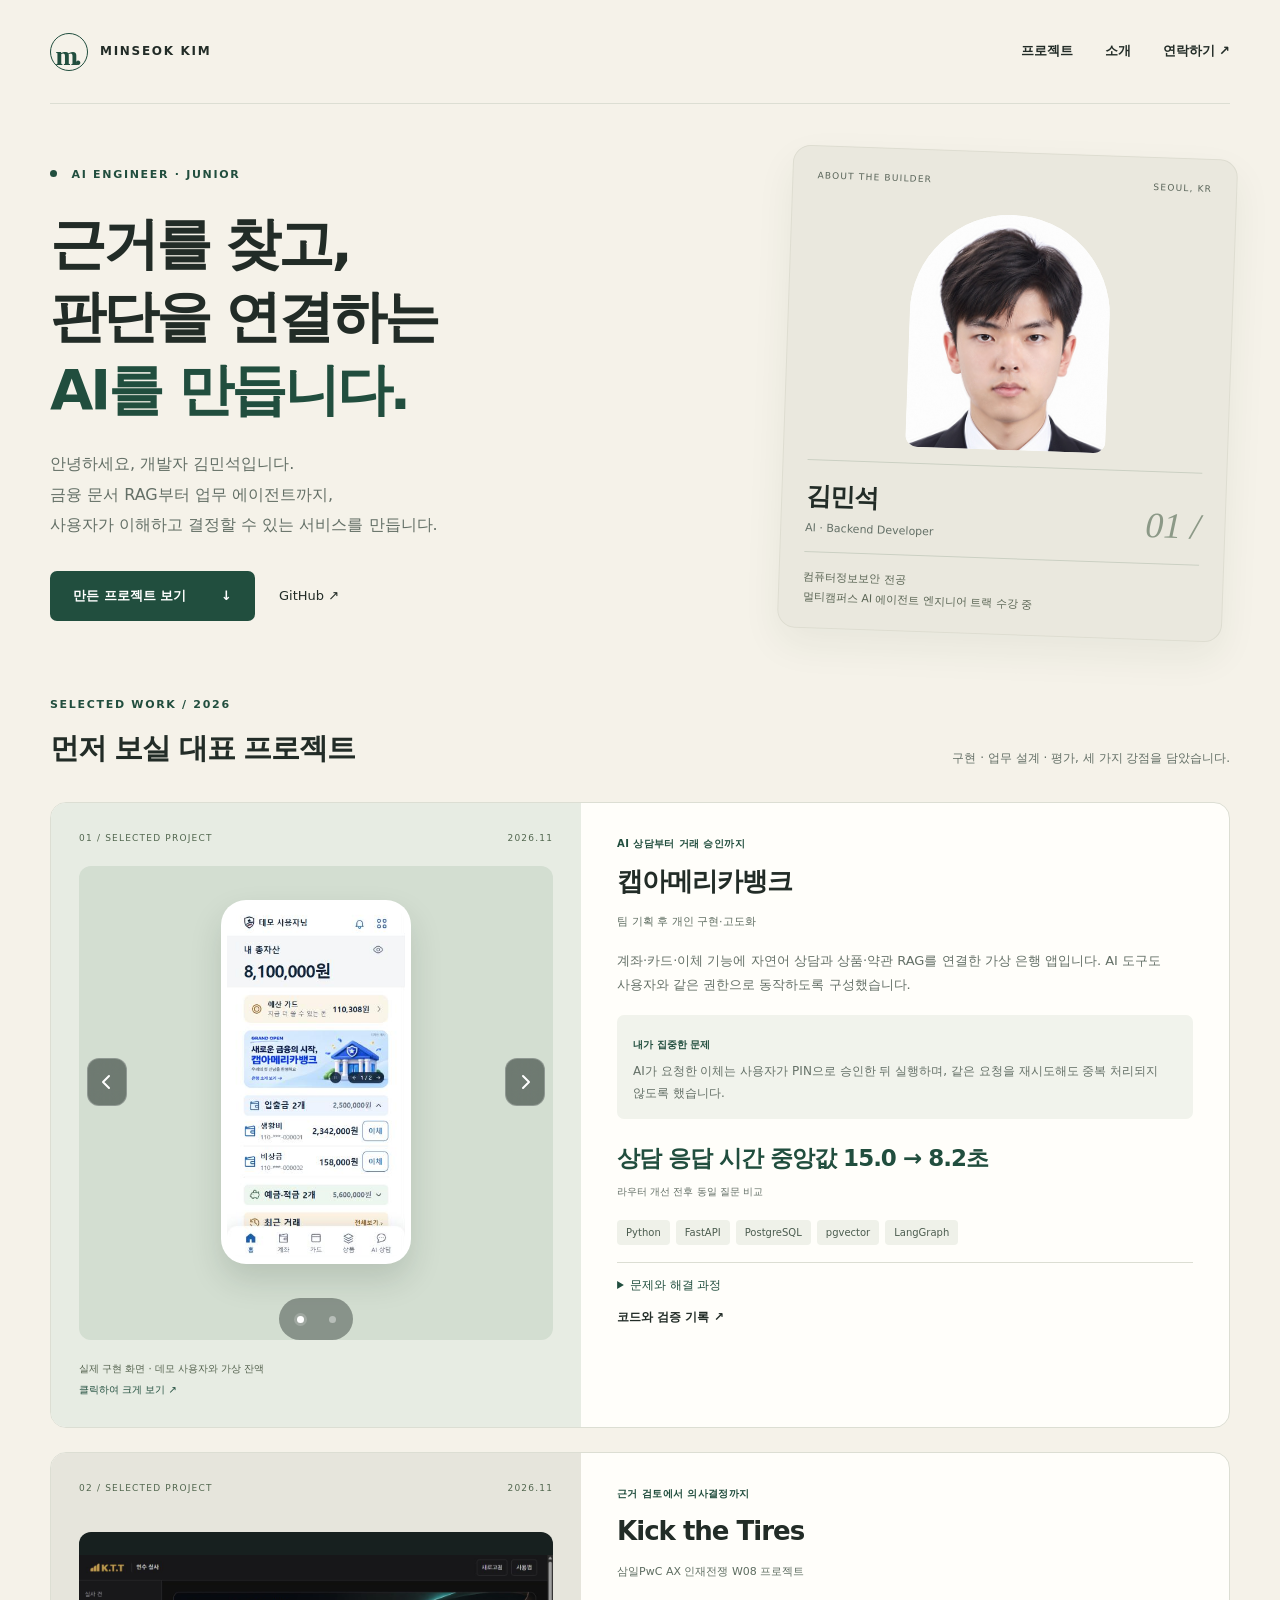
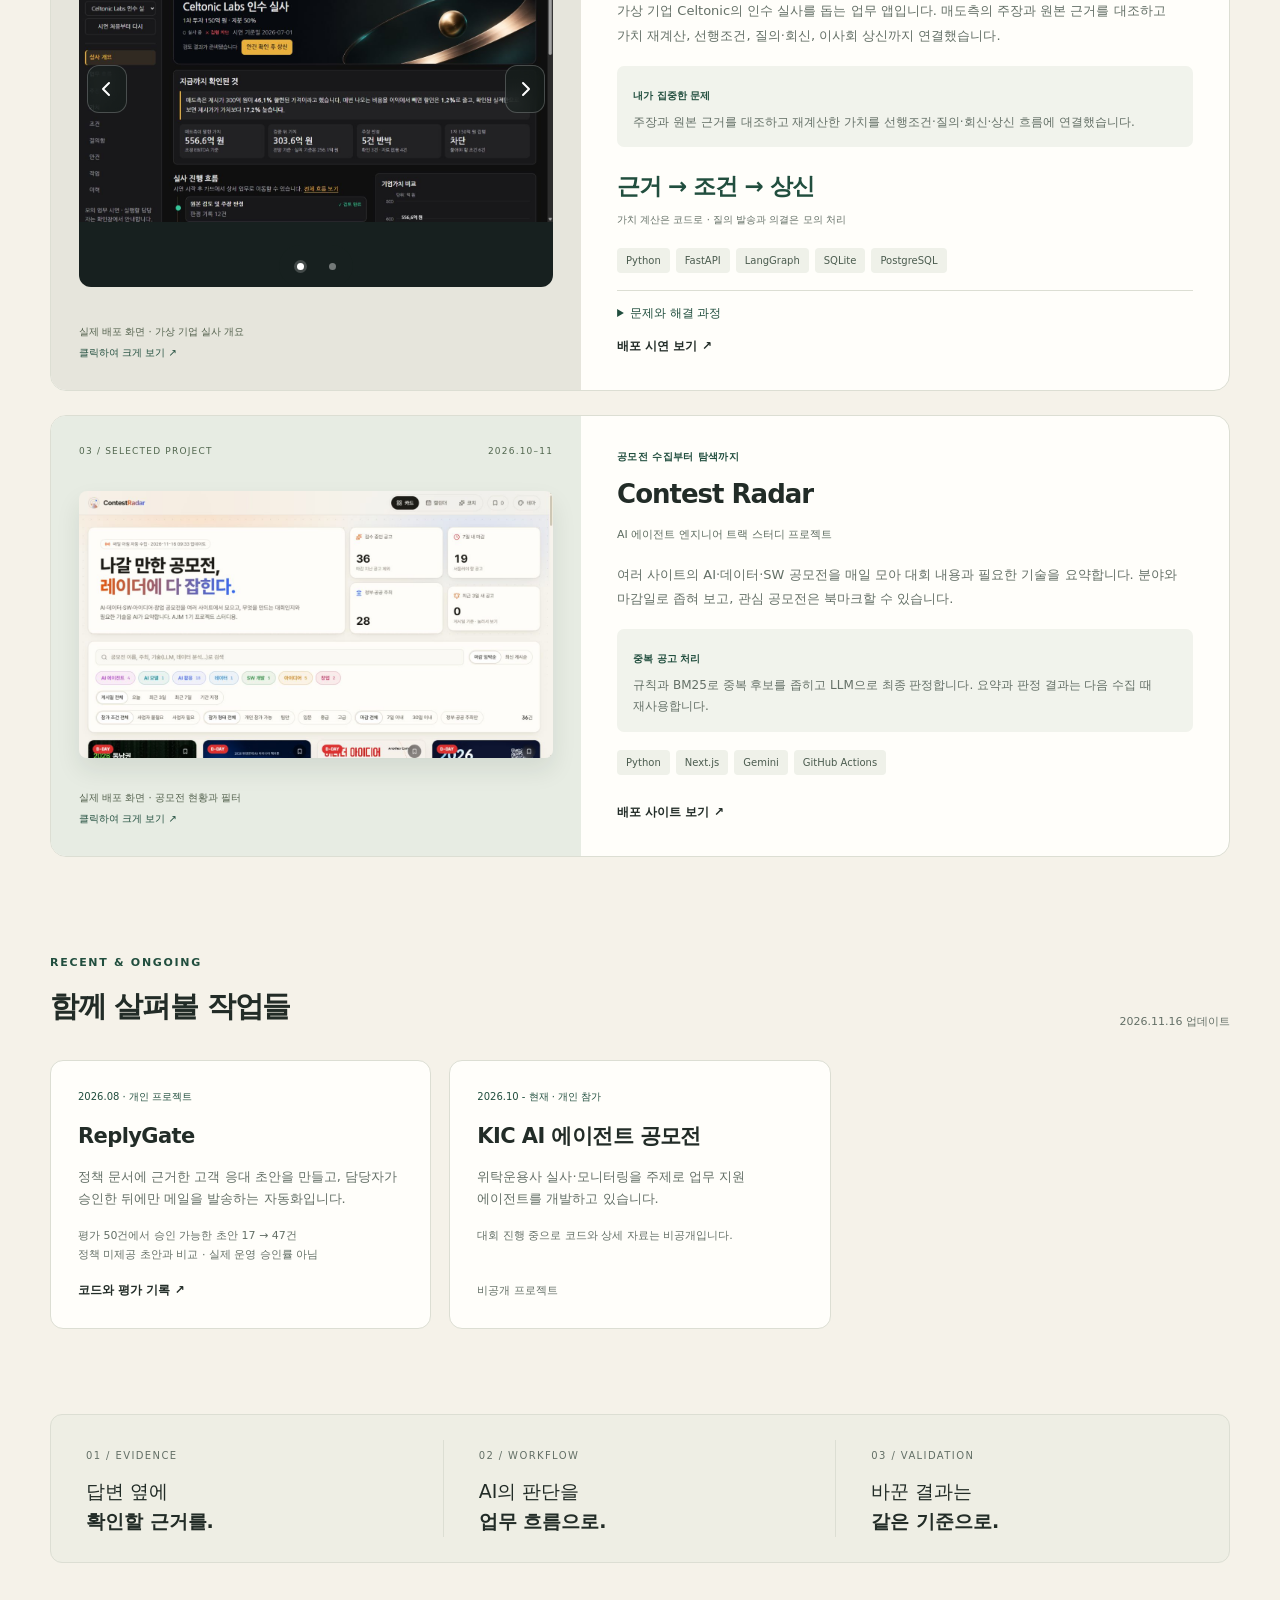
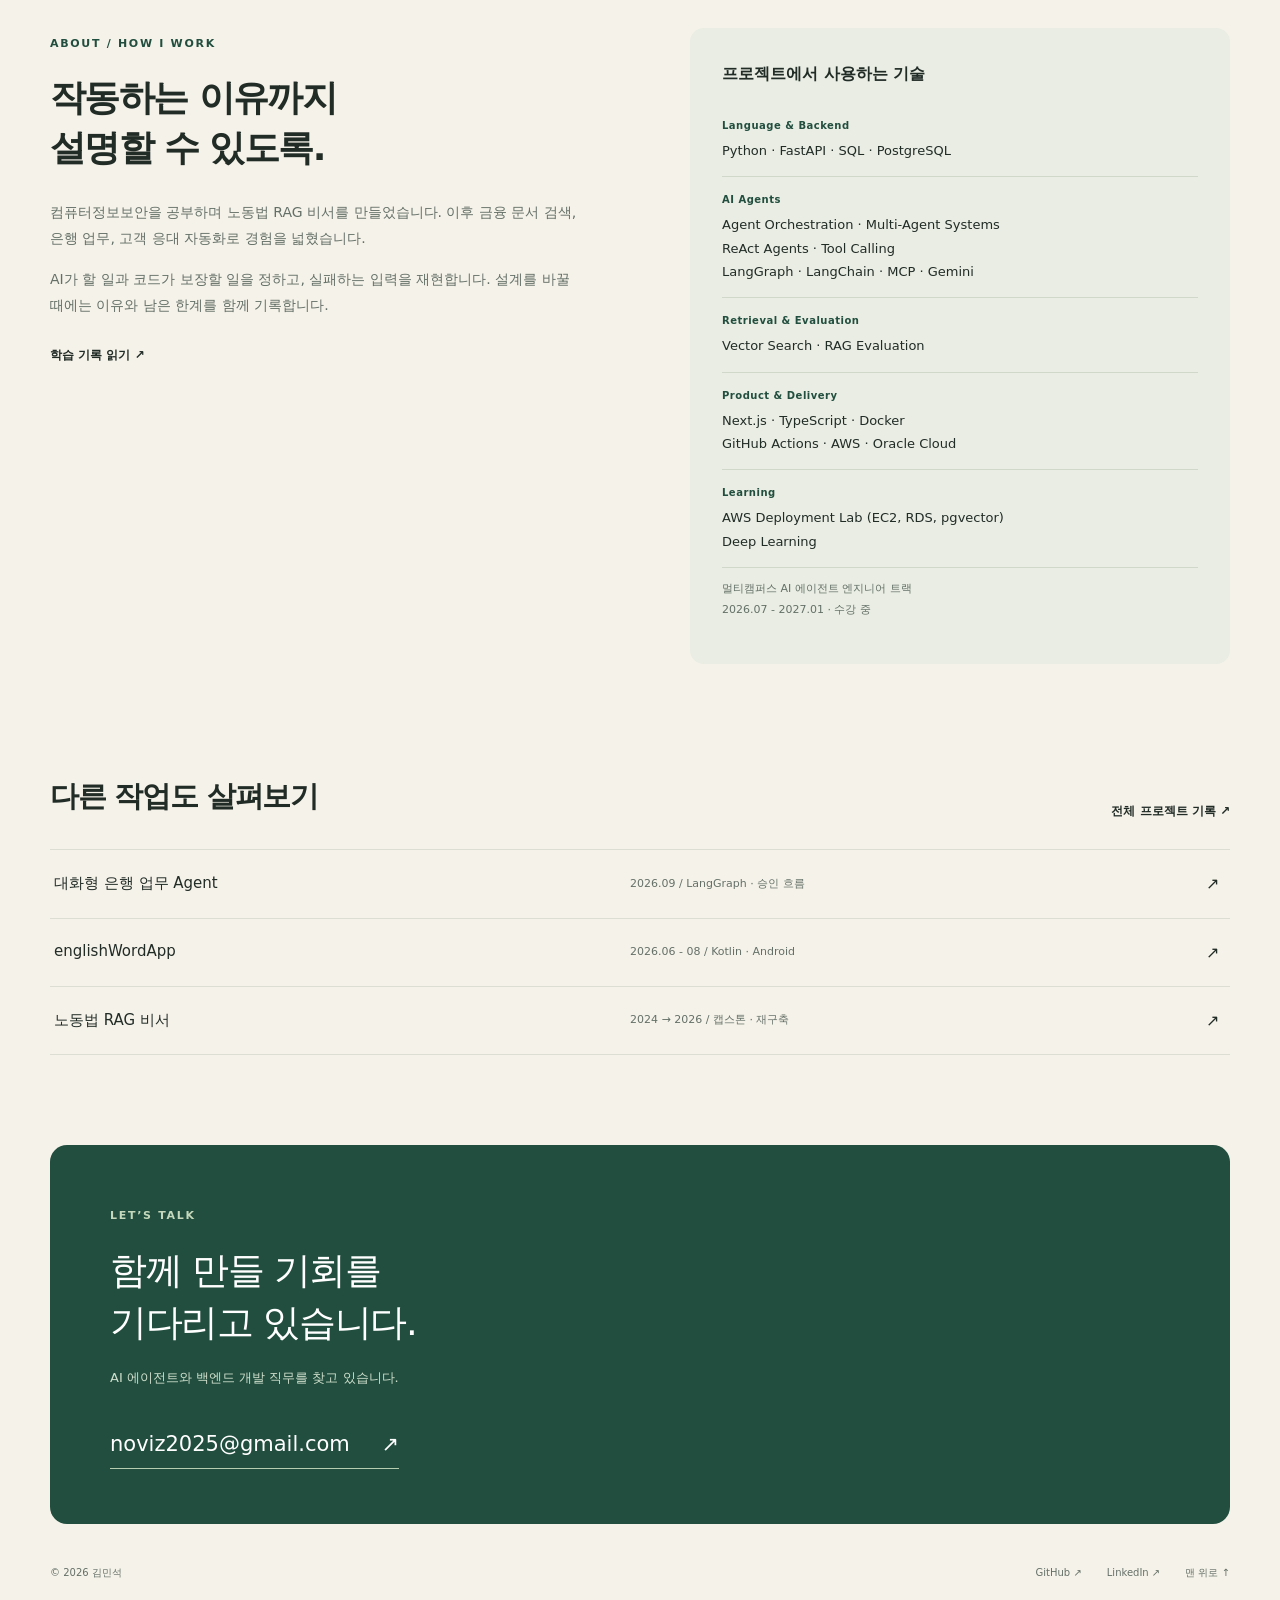
==== commit c94d5de6: "포트폴리오 대표 프로젝트와 기술 목록 갱신" ====
--- a/index.html
+++ b/index.html
@@ -4,21 +4,35 @@
 <main id="main"><section class="hero" id="home"><div class="hero-copy"><div class="eyebrow"><span class="dot"></span> AI ENGINEER · JUNIOR</div><h1>근거를 찾고,<br>판단을 연결하는<br><em>AI를 만듭니다.</em></h1><p>안녕하세요, 개발자 김민석입니다.<br>금융 문서 RAG부터 업무 에이전트까지,<br>사용자가 이해하고 결정할 수 있는 서비스를 만듭니다.</p><a class="button" href="#work">만든 프로젝트 보기 <span aria-hidden="true">↓</span></a><a class="hero-link" href="https://github.com/noviz-domino">GitHub ↗</a></div><aside class="profile-card"><div class="profile-top"><span>ABOUT THE BUILDER</span><span>SEOUL, KR</span></div><img src="profile.png" alt="김민석 프로필 사진" width="413" height="531" fetchpriority="high"><div class="profile-bottom"><div><strong>김민석</strong><p>AI · Backend Developer</p></div><span class="profile-index">01 /</span></div><div class="profile-note">컴퓨터정보보안 전공<br>멀티캠퍼스 AI 에이전트 엔지니어 트랙 수강 중</div></aside></section>
 
 <section id="work"><div class="section-heading"><div><span class="eyebrow">SELECTED WORK / 2026</span><h2>먼저 보실 대표 프로젝트</h2></div><p>구현 · 업무 설계 · 평가, 세 가지 강점을 담았습니다.</p></div><div class="projects"><article class="project featured-project" id="capamerica">
- <figure class="project-visual visual-capamerica"><div class="visual-heading"><span>01 / SELECTED PROJECT</span><span>2026.11</span></div><a class="image-link" href="assets/projects/capamerica-home.png" target="_blank" rel="noopener" aria-label="캡아메리카뱅크 이미지 크게 보기 (새 탭)"><span class="phone-frame"><span class="phone-screen"><img src="assets/projects/capamerica-home.png" alt="캡아메리카뱅크 모바일 홈의 자산, 예산 가드, 계좌와 이체 화면" loading="lazy" decoding="async"></span></span></a><figcaption>실제 구현 화면 · 데모 사용자와 가상 잔액<span>클릭하여 크게 보기 ↗</span></figcaption></figure>
- <div class="project-copy"><div class="eyebrow">AI 상담부터 거래 승인까지</div><h3>캡아메리카뱅크</h3><p class="project-role">팀 기획 후 개인 구현·고도화</p><p>계좌·카드·이체 기능에 자연어 상담과 상품·약관 RAG를 연결한 가상 은행 앱입니다. AI 도구도 사용자와 같은 권한으로 동작하도록 구성했습니다.</p><div class="contribution"><span>내가 집중한 문제</span><p>AI의 요청도 사용자 권한 안에서, 거래는 PIN 승인 후 한 번만 실행하도록 만들었습니다.</p></div><div class="metric"><strong>상담 p50 15.0 → 8.2초</strong><span>동일 질문 전후 비교 · p95 8초 목표는 미달</span></div><div class="tags"><span>Python</span><span>FastAPI</span><span>PostgreSQL</span><span>pgvector</span><span>LangGraph</span></div><details><summary>문제와 해결 과정</summary><p>AI가 재시도한 이체 요청이 중복 실행되거나, 상담 도구가 사용자의 권한을 넘어 돈을 움직이는 상황을 막아야 했습니다. 가짜 모델로 통과한 대화도 실제 Gemini에서는 메시지 형식 차이로 실패했습니다.</p><p>잔액과 장부 변경을 실행 함수로 모으고 행 잠금과 요청 번호를 적용했습니다. 이체는 승인 대기까지만 만들며, 거래 PIN 승인 API를 AI 도구에서 제외했습니다.</p><p class="fine">p95 8초 목표는 전후 비교에서 미달했습니다. RAG 38문항은 짧은 데모 약관 기준이며 실제 은행의 상품·고객 데이터에 대한 성능 검증이 아닙니다. 금융 거래는 가상 데이터로 시연합니다.</p></details><a class="text-link" href="https://github.com/noviz-domino/avengers-bank-noviz">코드와 검증 기록 <span aria-hidden="true">↗</span></a></div>
+ <figure class="project-visual visual-capamerica"><div class="visual-heading"><span>01 / SELECTED PROJECT</span><span>2026.11</span></div>
+<div class="project-gallery" data-gallery role="region" aria-roledescription="이미지 슬라이더" aria-label="캡아메리카뱅크 프로젝트 이미지"><a class="gallery-slide image-link" data-caption="실제 구현 화면 · 데모 사용자와 가상 잔액" href="assets/projects/capamerica-home.png" target="_blank" rel="noopener" aria-label="캡아메리카뱅크 이미지 크게 보기 (새 탭)"><span class="phone-frame"><span class="phone-screen"><img src="assets/projects/capamerica-home.png" alt="캡아메리카뱅크 모바일 홈의 자산, 예산 가드, 계좌와 이체 화면" loading="lazy" decoding="async"></span></span></a><a class="gallery-slide image-link" href="assets/projects/capamerica-workflow.svg" target="_blank" rel="noopener" aria-label="캡아메리카뱅크 LangGraph 업무 흐름도 크게 보기 (새 탭)" data-caption="멀티 에이전트 설계 · ReAct 루프, 결제·예산 가드" hidden><img src="assets/projects/capamerica-workflow.svg" alt="LangGraph Supervisor와 도메인 Agent 네 개, ReAct 도구 호출 루프, 결제·이체와 예산 가드 구조도" width="1440" height="1200" loading="lazy" decoding="async"></a><div class="gallery-controls" hidden><button class="gallery-arrow previous" data-previous type="button" aria-label="캡아메리카뱅크 이전 이미지"><svg viewBox="0 0 24 24" aria-hidden="true"><path d="m14 6-6 6 6 6"/></svg></button><button class="gallery-arrow next" data-next type="button" aria-label="캡아메리카뱅크 다음 이미지"><svg viewBox="0 0 24 24" aria-hidden="true"><path d="m10 6 6 6-6 6"/></svg></button><div class="gallery-dots" role="group" aria-label="이미지 선택"><button class="gallery-dot" type="button" aria-label="캡아메리카뱅크 은행 홈 화면 보기" aria-pressed="true"><span></span></button><button class="gallery-dot" type="button" aria-label="캡아메리카뱅크 LangGraph 업무 흐름도 보기" aria-pressed="false"><span></span></button></div></div></div>
+<figcaption><span data-caption aria-live="polite">실제 구현 화면 · 데모 사용자와 가상 잔액</span><span>클릭하여 크게 보기 ↗</span></figcaption></figure>
+ <div class="project-copy"><div class="eyebrow">AI 상담부터 거래 승인까지</div><h3>캡아메리카뱅크</h3><p class="project-role">팀 기획 후 개인 구현·고도화</p><p>계좌·카드·이체 기능에 자연어 상담과 상품·약관 RAG를 연결한 가상 은행 앱입니다. AI 도구도 사용자와 같은 권한으로 동작하도록 구성했습니다.</p><div class="contribution"><span>내가 집중한 문제</span><p>AI가 요청한 이체는 사용자가 PIN으로 승인한 뒤 실행하며, 같은 요청을 재시도해도 중복 처리되지 않도록 했습니다.</p></div><div class="metric"><strong>상담 응답 시간 중앙값 15.0 → 8.2초</strong><span>라우터 개선 전후 동일 질문 비교</span></div><div class="tags"><span>Python</span><span>FastAPI</span><span>PostgreSQL</span><span>pgvector</span><span>LangGraph</span></div><details><summary>문제와 해결 과정</summary><p>AI가 재시도한 이체 요청이 중복 실행되거나, 상담 도구가 사용자의 권한을 넘어 돈을 움직이는 상황을 막아야 했습니다. 상담 응답이 느렸고, 테스트용 모델에서 통과한 대화가 실제 Gemini에서는 메시지 형식 차이로 실패했습니다.</p><p>잔액과 장부 변경을 실행 함수로 모으고 행 잠금과 요청 번호를 적용했습니다. AI는 이체 승인 요청을 만들고, 사용자가 PIN을 입력하면 거래를 실행합니다. 상담 라우터는 대화 턴마다 실행 계획을 한 번만 세우도록 바꿨고, Gemini의 메시지 제약을 테스트용 모델에도 반영했습니다.</p><p class="fine">RAG 평가는 데모 약관 기반 38문항으로 진행했습니다. 거래 시연에는 가상 데이터를 사용합니다.</p></details><a class="text-link" href="https://github.com/noviz-domino/avengers-bank-noviz">코드와 검증 기록 <span aria-hidden="true">↗</span></a></div>
  </article><article class="project featured-project" id="ktt">
  <figure class="project-visual visual-ktt"><div class="visual-heading"><span>02 / SELECTED PROJECT</span><span>2026.11</span></div>
 <div class="project-gallery" data-gallery role="region" aria-roledescription="이미지 슬라이더" aria-label="Kick the Tires 프로젝트 이미지"><a class="gallery-slide image-link" href="assets/projects/kick-the-tires-home.jpg" target="_blank" rel="noopener" aria-label="Kick the Tires 실사 개요 메인 화면 크게 보기 (새 탭)" data-caption="실제 배포 화면 · 가상 기업 실사 개요"><img src="assets/projects/kick-the-tires-home.jpg" alt="Kick the Tires 실사 개요 메인 화면" loading="lazy" decoding="async"></a><a class="gallery-slide image-link" href="assets/projects/kick-the-tires-workflow.png" target="_blank" rel="noopener" aria-label="Kick the Tires 업무 실행 그래프 크게 보기 (새 탭)" data-caption="실제 구현 화면 · 업무 실행 그래프" hidden><img src="assets/projects/kick-the-tires-workflow.png" alt="Kick the Tires 업무 실행 그래프" loading="lazy" decoding="async"></a><div class="gallery-controls" hidden><button class="gallery-arrow previous" data-previous type="button" aria-label="Kick the Tires 이전 이미지"><svg viewBox="0 0 24 24" aria-hidden="true"><path d="m14 6-6 6 6 6"/></svg></button><button class="gallery-arrow next" data-next type="button" aria-label="Kick the Tires 다음 이미지"><svg viewBox="0 0 24 24" aria-hidden="true"><path d="m10 6 6 6-6 6"/></svg></button><div class="gallery-dots" role="group" aria-label="이미지 선택"><button class="gallery-dot" type="button" aria-label="Kick the Tires 실사 개요 메인 화면 보기" aria-pressed="true"><span></span></button><button class="gallery-dot" type="button" aria-label="Kick the Tires 업무 실행 그래프 보기" aria-pressed="false"><span></span></button></div></div></div>
 <figcaption><span data-caption aria-live="polite">실제 배포 화면 · 가상 기업 실사 개요</span><span>클릭하여 크게 보기 ↗</span></figcaption></figure>
  <div class="project-copy"><div class="eyebrow">근거 검토에서 의사결정까지</div><h3>Kick the Tires</h3><p class="project-role">삼일PwC AX 인재전쟁 W08 프로젝트</p><p>가상 기업 Celtonic의 인수 실사를 돕는 업무 앱입니다. 매도측의 주장과 원본 근거를 대조하고 가치 재계산, 선행조건, 질의·회신, 이사회 상신까지 연결했습니다.</p><div class="contribution"><span>내가 집중한 문제</span><p>주장과 원본 근거를 대조하고 재계산한 가치를 선행조건·질의·회신·상신 흐름에 연결했습니다.</p></div><div class="metric"><strong>근거 → 조건 → 상신</strong><span>가치 계산은 코드로 · 질의 발송과 의결은 모의 처리</span></div><div class="tags"><span>Python</span><span>FastAPI</span><span>LangGraph</span><span>SQLite</span><span>PostgreSQL</span></div><details><summary>문제와 해결 과정</summary><p>매도측의 조정 EBITDA와 할인율을 그대로 받아들이면 반복 비용을 일회성 비용으로 처리한 주장이 투자 판단에 섞일 수 있었습니다. 숫자만 고쳐서는 부서별 확인과 집행 조건을 관리하기 어려웠습니다.</p><p>주장·원본·판정 이력을 분리하고 근거가 맞지 않는 판정은 코드에서 거부하도록 구성했습니다. 재무·공급 기준선 계산도 코드가 수행합니다.</p><p class="fine">질의 발송·부서 회신·이사회 의결은 모의 처리입니다. Gemini는 보조 검토 이력을 남기며 투자 승인 권한을 갖지 않습니다. 대회 수상·순위는 기재하지 않았습니다.</p></details><a class="text-link" href="https://ktt-w66x.axhub.app">배포 시연 보기 <span aria-hidden="true">↗</span></a></div>
- </article><article class="project featured-project" id="rag">
- <figure class="project-visual visual-rag"><div class="visual-heading"><span>03 / SELECTED PROJECT</span><span>2026.10</span></div>
-<div class="project-gallery" data-gallery role="region" aria-roledescription="이미지 슬라이더" aria-label="금융 RAG 프로젝트 이미지"><a class="gallery-slide image-link" href="assets/projects/financial-rag-guide.jpg" target="_blank" rel="noopener" aria-label="금융 RAG 전처리 안내 화면 크게 보기 (새 탭)" data-caption="프로젝트 HTML 문서 · 전처리 안내 화면"><img src="assets/projects/financial-rag-guide.jpg" alt="금융 RAG 전처리 안내 화면" loading="lazy" decoding="async"></a><a class="gallery-slide image-link" href="assets/projects/financial-rag-flow.svg" target="_blank" rel="noopener" aria-label="금융 RAG Agent 검색과 인용 검증 흐름도 크게 보기 (새 탭)" data-caption="프로젝트 설계 문서 · LangGraph Agent 흐름도" hidden><img src="assets/projects/financial-rag-flow.svg" alt="금융 RAG Agent 검색과 인용 검증 흐름도" loading="lazy" decoding="async"></a><div class="gallery-controls" hidden><button class="gallery-arrow previous" data-previous type="button" aria-label="금융 RAG 이전 이미지"><svg viewBox="0 0 24 24" aria-hidden="true"><path d="m14 6-6 6 6 6"/></svg></button><button class="gallery-arrow next" data-next type="button" aria-label="금융 RAG 다음 이미지"><svg viewBox="0 0 24 24" aria-hidden="true"><path d="m10 6 6 6-6 6"/></svg></button><div class="gallery-dots" role="group" aria-label="이미지 선택"><button class="gallery-dot" type="button" aria-label="금융 RAG 전처리 안내 화면 보기" aria-pressed="true"><span></span></button><button class="gallery-dot" type="button" aria-label="금융 RAG Agent 검색과 인용 검증 흐름도 보기" aria-pressed="false"><span></span></button></div></div></div>
-<figcaption><span data-caption aria-live="polite">프로젝트 HTML 문서 · 전처리 안내 화면</span><span>클릭하여 크게 보기 ↗</span></figcaption></figure>
- <div class="project-copy"><div class="eyebrow">문서 전처리와 평가 기반 개선</div><h3>금융 문서 RAG Agent</h3><p class="project-role">3인 팀 · PDF 전처리·Agent 구조·설정 비교</p><p>금융 PDF 23개를 검색해 파일명·쪽과 함께 답하는 RAG Agent입니다. 팀 공동 기획과 구조 논의를 거쳐 각자의 구현을 PR로 합쳤습니다.</p><div class="contribution"><span>내가 집중한 문제</span><p>읽기 순서와 표의 근거를 보존하고, 검색 결과를 확인한 뒤 판단하도록 Agent 구조를 바꿨습니다.</p></div><div class="metric"><strong>과다 거절 0.32 → 0.12</strong><span>40문항 구조 비교 · 자체 평가 기준</span></div><div class="tags"><span>Python</span><span>LangGraph</span><span>Gemini</span><span>Chroma</span><span>BM25</span></div><details><summary>문제와 해결 과정</summary><p>펼침면과 2단 문서에서 읽기 순서가 섞이고 표·그림 정보가 사라졌습니다. 검색 전에 답변 가능 여부부터 결정하는 Agent는 답할 수 있는 질문까지 거절했습니다.</p><p>글자 좌표를 이용해 읽기 순서를 복원하고, 표 손실 판정과 재판독 흐름을 만들었습니다. 전처리 결과를 원본 PDF와 나란히 대조했습니다.</p><p class="fine">답변 점수는 프로젝트 자체 평가 척도이며 정확도 백분율이 아닙니다. 설정 선택에 사용한 180문항의 결과를 미사용 데이터에 대한 일반화 성능으로 해석하지 않습니다.</p></details><a class="text-link" href="https://github.com/noviz-domino/financial-rag-agent">코드와 평가 기록 <span aria-hidden="true">↗</span></a></div>
+ </article><article class="project featured-project" id="contest-radar">
+ <figure class="project-visual">
+  <div class="visual-heading"><span>03 / SELECTED PROJECT</span><span>2026.10–11</span></div>
+  <a class="image-link" href="assets/projects/contest-radar-home.jpg" target="_blank" rel="noopener" aria-label="Contest Radar 배포 화면 크게 보기 (새 탭)">
+   <img src="assets/projects/contest-radar-home.jpg" alt="Contest Radar의 접수 현황, 공모전 검색과 필터 화면" width="1270" height="714" loading="lazy" decoding="async">
+  </a>
+  <figcaption>실제 배포 화면 · 공모전 현황과 필터<span>클릭하여 크게 보기 ↗</span></figcaption>
+ </figure>
+ <div class="project-copy">
+  <div class="eyebrow">공모전 수집부터 탐색까지</div>
+  <h3>Contest Radar</h3>
+  <p class="project-role">AI 에이전트 엔지니어 트랙 스터디 프로젝트</p>
+  <p>여러 사이트의 AI·데이터·SW 공모전을 매일 모아 대회 내용과 필요한 기술을 요약합니다. 분야와 마감일로 좁혀 보고, 관심 공모전은 북마크할 수 있습니다.</p>
+  <div class="contribution"><span>중복 공고 처리</span><p>규칙과 BM25로 중복 후보를 좁히고 LLM으로 최종 판정합니다. 요약과 판정 결과는 다음 수집 때 재사용합니다.</p></div>
+  <div class="tags"><span>Python</span><span>Next.js</span><span>Gemini</span><span>GitHub Actions</span></div>
+  <a class="text-link" href="https://contest-radar-eta.vercel.app">배포 사이트 보기 <span aria-hidden="true">↗</span></a>
+ </div>
  </article></div></section>
-<section class="recent"><div class="section-heading"><div><span class="eyebrow">RECENT & ONGOING</span><h2>함께 살펴볼 작업들</h2></div><span class="fine">2026.11.16 업데이트</span></div><div class="small-grid"><article class="small-card"><span class="status">2026.08 · 개인 프로젝트</span><h3>ReplyGate</h3><p>정책 문서에 근거한 고객 응대 초안을 만들고, 담당자가 승인한 뒤에만 메일을 발송하는 자동화입니다.</p><p class="fine">평가 50건에서 승인 가능한 초안 17 → 47건<br>정책 미제공 초안과 비교 · 실제 운영 승인률 아님</p><a class="text-link" href="https://github.com/noviz-domino/portfolio/tree/main/projects/replygate">코드와 평가 기록 ↗</a></article><article class="small-card"><span class="status">2026.10 - 11 · 운영 개선</span><h3>Contest Radar</h3><p>여러 곳의 공모전을 모아 요약하고, 필터·캘린더·북마크로 살펴보는 서비스입니다. 북마크 전용 보기와 Paper 테마를 추가했습니다.</p><p class="fine">Python · Next.js · Gemini · GitHub Actions<br>커리어 코치는 로컬 MVP</p><a class="text-link" href="https://contest-radar-eta.vercel.app">공모전 찾아보기 ↗</a></article><article class="small-card"><span class="status">2026.10 - 현재 · 개인 참가</span><h3>KIC AI 에이전트 공모전</h3><p>위탁운용사 실사·모니터링을 주제로 업무 지원 에이전트를 개발하고 있습니다.</p><p class="fine">대회 진행 중으로 코드와 상세 자료는 비공개입니다.</p><span class="muted-link">비공개 프로젝트</span></article></div></section>
+<section class="recent"><div class="section-heading"><div><span class="eyebrow">RECENT & ONGOING</span><h2>함께 살펴볼 작업들</h2></div><span class="fine">2026.11.16 업데이트</span></div><div class="small-grid"><article class="small-card"><span class="status">2026.08 · 개인 프로젝트</span><h3>ReplyGate</h3><p>정책 문서에 근거한 고객 응대 초안을 만들고, 담당자가 승인한 뒤에만 메일을 발송하는 자동화입니다.</p><p class="fine">평가 50건에서 승인 가능한 초안 17 → 47건<br>정책 미제공 초안과 비교 · 실제 운영 승인률 아님</p><a class="text-link" href="https://github.com/noviz-domino/portfolio/tree/main/projects/replygate">코드와 평가 기록 ↗</a></article><article class="small-card"><span class="status">2026.10 - 현재 · 개인 참가</span><h3>KIC AI 에이전트 공모전</h3><p>위탁운용사 실사·모니터링을 주제로 업무 지원 에이전트를 개발하고 있습니다.</p><p class="fine">대회 진행 중으로 코드와 상세 자료는 비공개입니다.</p><span class="muted-link">비공개 프로젝트</span></article></div></section>
 <section class="principles" aria-label="개발에서 중요하게 생각하는 것"><div><span>01 / EVIDENCE</span><p>답변 옆에<br><strong>확인할 근거를.</strong></p></div><div><span>02 / WORKFLOW</span><p>AI의 판단을<br><strong>업무 흐름으로.</strong></p></div><div><span>03 / VALIDATION</span><p>바꾼 결과는<br><strong>같은 기준으로.</strong></p></div></section>
-<section id="about" class="about"><div><span class="eyebrow">ABOUT / HOW I WORK</span><h2>작동하는 이유까지<br>설명할 수 있도록.</h2><p>컴퓨터정보보안을 공부하며 노동법 RAG 비서를 만들었습니다. 이후 금융 문서 검색, 은행 업무, 고객 응대 자동화로 경험을 넓혔습니다.</p><p>AI가 할 일과 코드가 보장할 일을 정하고, 실패하는 입력을 재현합니다. 설계를 바꿀 때에는 이유와 남은 한계를 함께 기록합니다.</p><a class="text-link" href="https://github.com/noviz-domino/TIL">학습 기록 읽기 ↗</a></div><div class="skills-card"><h3>프로젝트에서 사용하는 기술</h3><dl><div><dt>Language & Backend</dt><dd>Python · FastAPI · SQL · PostgreSQL</dd></div><div><dt>Agent & Retrieval</dt><dd>LangGraph · LangChain · MCP · Gemini<br>BM25 · Vector DB · RAG 평가</dd></div><div><dt>Product & Delivery</dt><dd>Next.js · TypeScript · Docker<br>GitHub Actions · Oracle Cloud</dd></div><div><dt>Learning</dt><dd>EC2 · RDS · pgvector 배포 실습<br>딥러닝 학습 기록 · C# 게임 코어 실험</dd></div></dl><p class="fine">멀티캠퍼스 AI 에이전트 엔지니어 트랙<br>2026.07 - 2027.01 · 수강 중</p></div></section>
+<section id="about" class="about"><div><span class="eyebrow">ABOUT / HOW I WORK</span><h2>작동하는 이유까지<br>설명할 수 있도록.</h2><p>컴퓨터정보보안을 공부하며 노동법 RAG 비서를 만들었습니다. 이후 금융 문서 검색, 은행 업무, 고객 응대 자동화로 경험을 넓혔습니다.</p><p>AI가 할 일과 코드가 보장할 일을 정하고, 실패하는 입력을 재현합니다. 설계를 바꿀 때에는 이유와 남은 한계를 함께 기록합니다.</p><a class="text-link" href="https://github.com/noviz-domino/TIL">학습 기록 읽기 ↗</a></div><div class="skills-card"><h3>프로젝트에서 사용하는 기술</h3><dl><div><dt>Language & Backend</dt><dd>Python · FastAPI · SQL · PostgreSQL</dd></div><div><dt>AI Agents</dt><dd>Agent Orchestration · Multi-Agent Systems<br>ReAct Agents · Tool Calling<br>LangGraph · LangChain · MCP · Gemini</dd></div><div><dt>Retrieval & Evaluation</dt><dd>Vector Search · RAG Evaluation</dd></div><div><dt>Product & Delivery</dt><dd>Next.js · TypeScript · Docker<br>GitHub Actions · AWS · Oracle Cloud</dd></div><div><dt>Learning</dt><dd>AWS Deployment Lab (EC2, RDS, pgvector)<br>Deep Learning</dd></div></dl><p class="fine">멀티캠퍼스 AI 에이전트 엔지니어 트랙<br>2026.07 - 2027.01 · 수강 중</p></div></section>
 <section class="archive"><div class="section-heading"><h2>다른 작업도 살펴보기</h2><a class="text-link" href="https://github.com/noviz-domino/portfolio">전체 프로젝트 기록 ↗</a></div><div class="archive-links"><a href="https://github.com/noviz-domino/langgraph-financial-agent"><span>대화형 은행 업무 Agent</span><small>2026.09 / LangGraph · 승인 흐름</small><b>↗</b></a><a href="https://github.com/noviz-domino/portfolio/tree/main/projects/englishWordApp"><span>englishWordApp</span><small>2026.06 - 08 / Kotlin · Android</small><b>↗</b></a><a href="https://github.com/noviz-domino/portfolio/tree/main/projects/legal_secretary"><span>노동법 RAG 비서</span><small>2024 → 2026 / 캡스톤 · 재구축</small><b>↗</b></a></div></section>
-<section id="contact" class="contact"><span class="eyebrow">LET’S TALK</span><h2>함께 만들 기회를<br>기다리고 있습니다.</h2><p>AI 에이전트와 백엔드 개발 직무를 찾고 있습니다.</p><a href="mailto:noviz2025@gmail.com">noviz2025@gmail.com <span aria-hidden="true">↗</span></a></section></main><footer><span>© 2026 김민석</span><div><a href="https://github.com/noviz-domino">GitHub ↗</a><a href="https://www.linkedin.com/in/kim-min-seok-domino/">LinkedIn ↗</a><a href="#home">맨 위로 ↑</a></div></footer></body></html>+<section id="contact" class="contact"><span class="eyebrow">LET’S TALK</span><h2>함께 만들 기회를<br>기다리고 있습니다.</h2><p>AI 에이전트와 백엔드 개발 직무를 찾고 있습니다.</p><a href="mailto:noviz2025@gmail.com">noviz2025@gmail.com <span aria-hidden="true">↗</span></a></section></main><footer><span>© 2026 김민석</span><div><a href="https://github.com/noviz-domino">GitHub ↗</a><a href="https://www.linkedin.com/in/kim-min-seok-domino/">LinkedIn ↗</a><a href="#home">맨 위로 ↑</a></div></footer></body></html>
--- a/styles.css
+++ b/styles.css
@@ -24,7 +24,9 @@
 .project-gallery{position:relative;aspect-ratio:4/3;width:100%;margin:auto 0;border-radius:12px;background:#17201f;overflow:hidden;isolation:isolate}
 .project-gallery .gallery-slide{position:absolute;inset:0;min-height:0;padding:0 0 42px;display:flex;align-items:center}
 .project-gallery .gallery-slide[hidden],.gallery-controls[hidden]{display:none}
-.project-gallery .image-link img{width:100%;height:100%;max-height:none;object-fit:contain;border-radius:0;box-shadow:none;transform:none}
+.project-gallery .image-link>img{width:100%;height:100%;max-height:none;object-fit:contain;border:0;border-radius:0;box-shadow:none;transform:none}
+.visual-capamerica .project-gallery{aspect-ratio:1;container-type:inline-size;background:#d3ded1}
+.visual-capamerica .project-gallery .phone-frame{width:min(190px, calc((100cqw - 64px) * .49))}
 .gallery-arrow{position:absolute;z-index:2;top:calc(50% - 21px);transform:translateY(-50%);display:grid;place-items:center;width:40px;height:48px;padding:7px;border:1px solid #ffffff38;border-radius:12px;background:#18221f88;color:#fff;cursor:pointer;backdrop-filter:blur(8px);transition:background .15s}
 .gallery-arrow.previous{left:8px}.gallery-arrow.next{right:8px}.gallery-arrow:hover{background:#18221fcc}.gallery-arrow svg{width:24px;height:24px;fill:none;stroke:currentColor;stroke-width:2;stroke-linecap:round;stroke-linejoin:round}
 .gallery-dots{position:absolute;bottom:0;left:50%;transform:translateX(-50%);display:flex;height:42px;align-items:center;padding:0 5px;border-radius:25px;background:#18221f66}
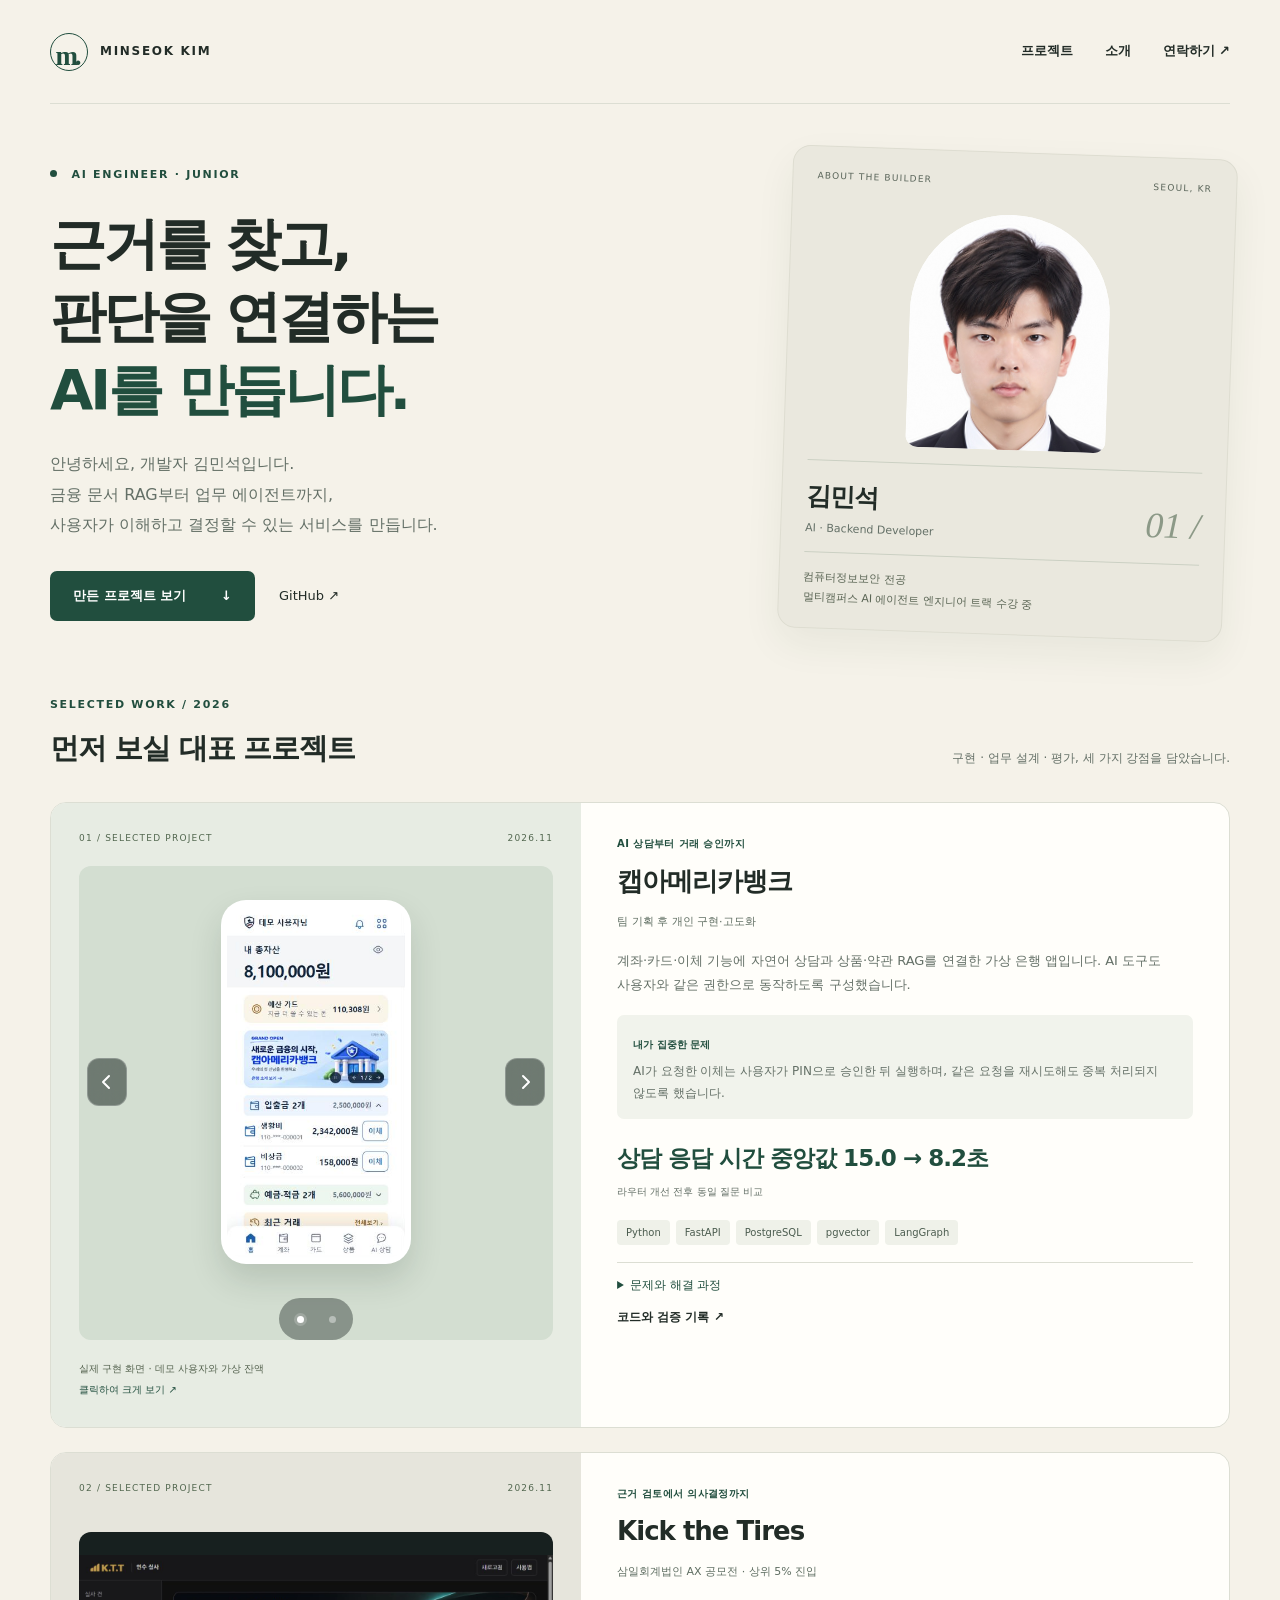
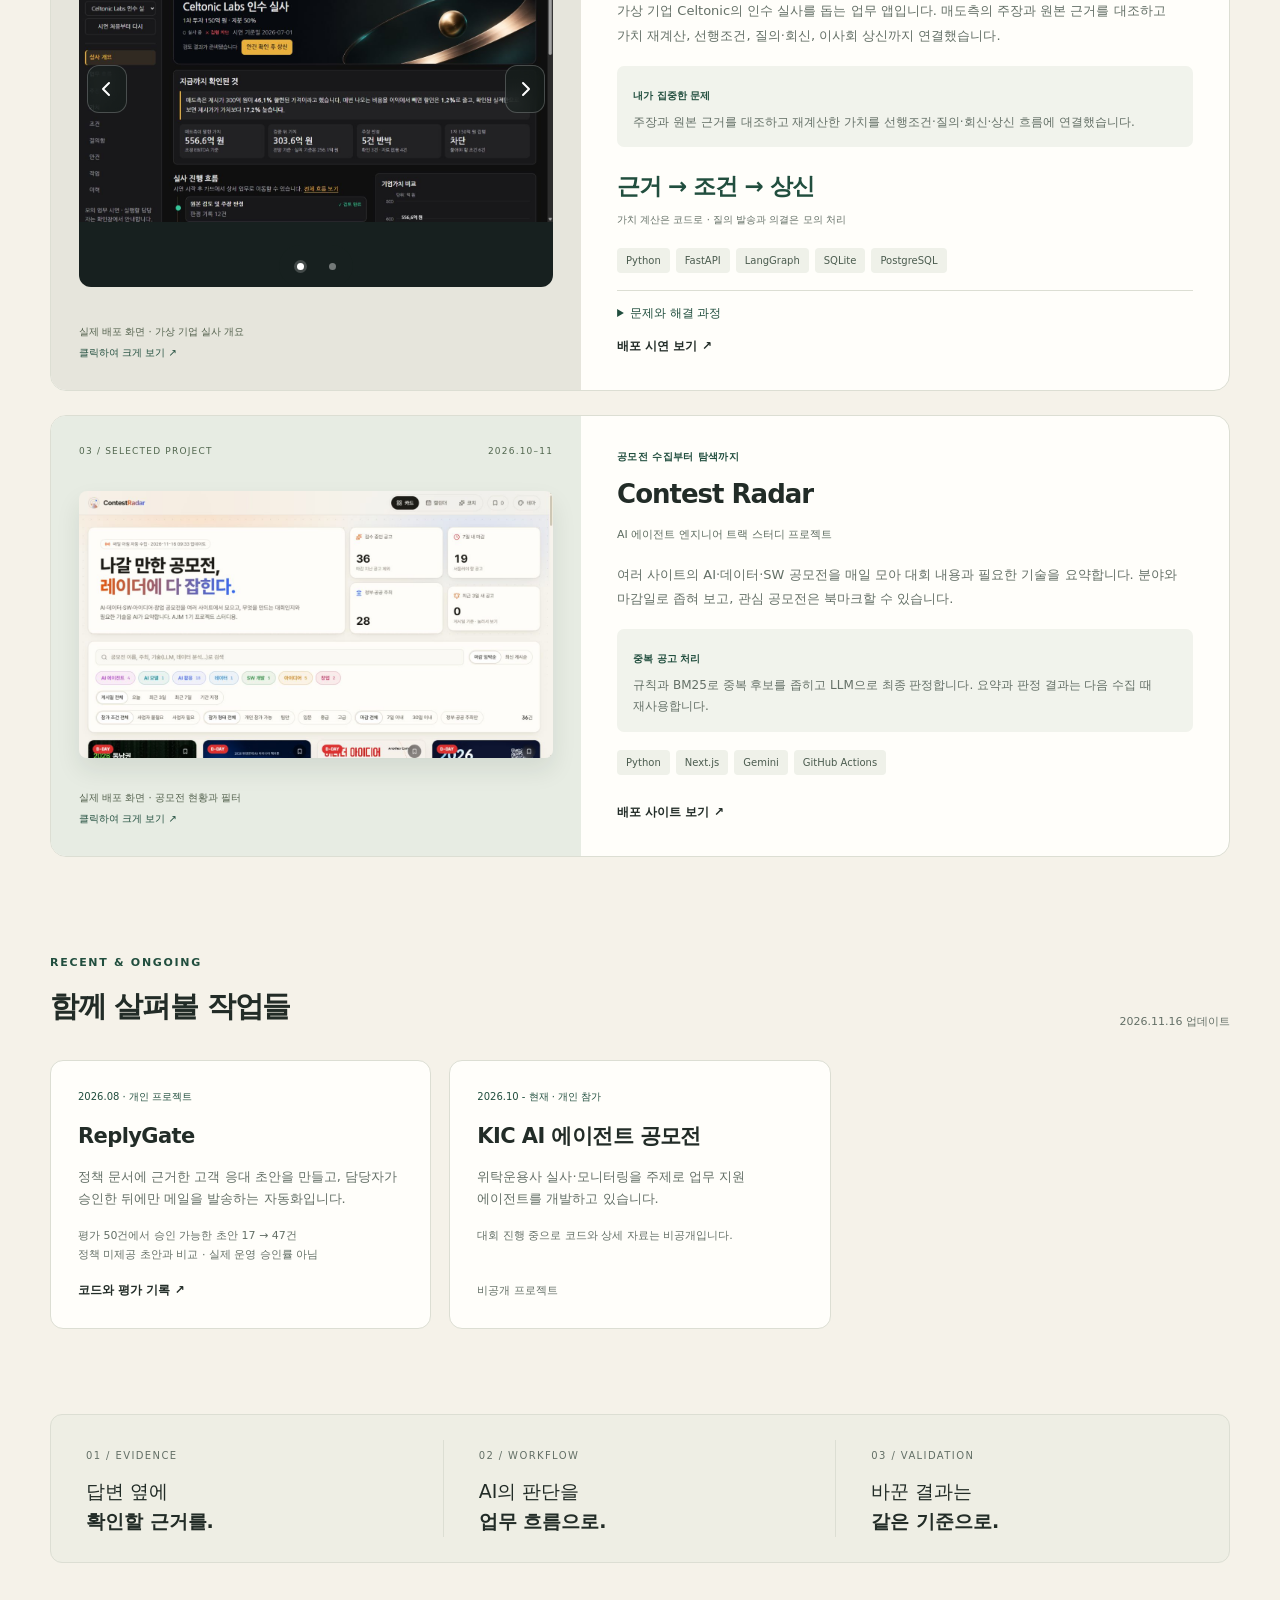
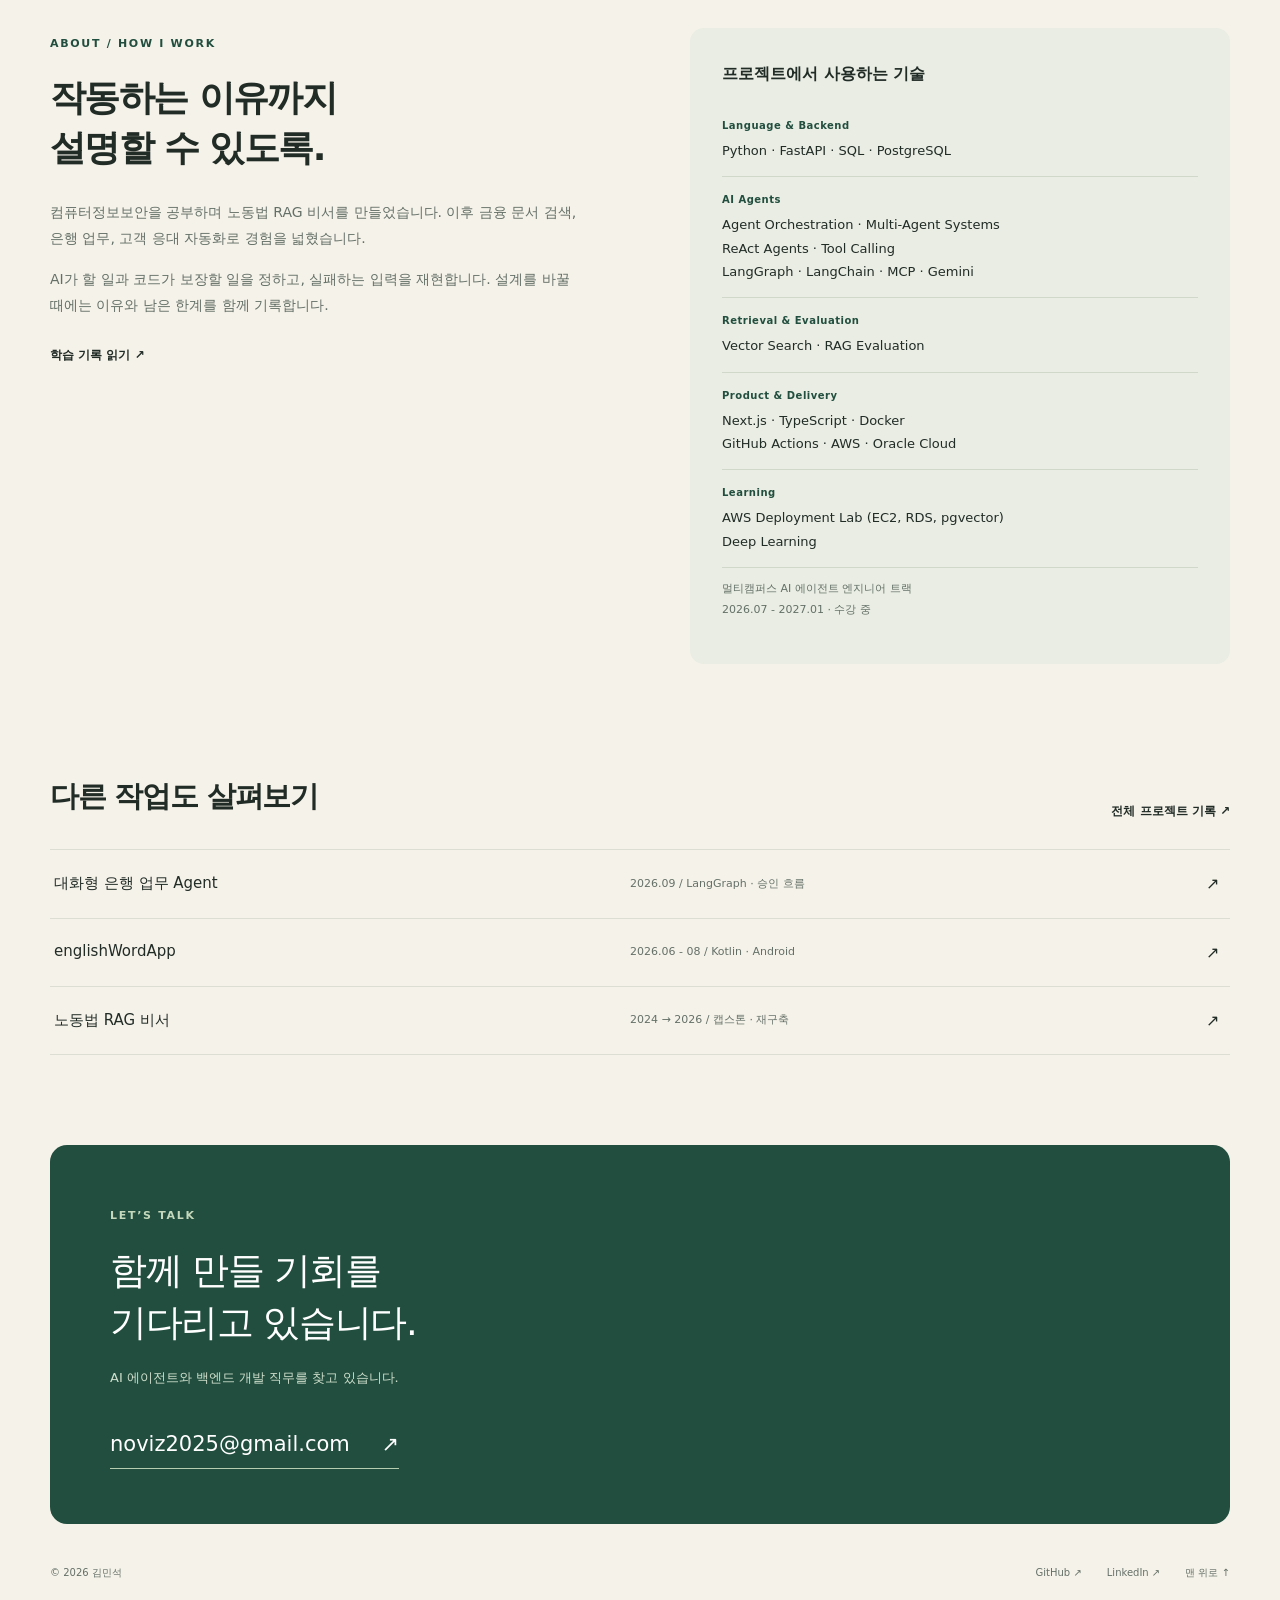
==== commit 6cd4c978: "docs: Kick the Tires 소개를 삼일회계법인·상위 5%로 수정 Co-Authored-By: Claude Opus 5.5 <noreply@anthropic.com>" ====
--- a/index.html
+++ b/index.html
@@ -12,7 +12,7 @@
  <figure class="project-visual visual-ktt"><div class="visual-heading"><span>02 / SELECTED PROJECT</span><span>2026.11</span></div>
 <div class="project-gallery" data-gallery role="region" aria-roledescription="이미지 슬라이더" aria-label="Kick the Tires 프로젝트 이미지"><a class="gallery-slide image-link" href="assets/projects/kick-the-tires-home.jpg" target="_blank" rel="noopener" aria-label="Kick the Tires 실사 개요 메인 화면 크게 보기 (새 탭)" data-caption="실제 배포 화면 · 가상 기업 실사 개요"><img src="assets/projects/kick-the-tires-home.jpg" alt="Kick the Tires 실사 개요 메인 화면" loading="lazy" decoding="async"></a><a class="gallery-slide image-link" href="assets/projects/kick-the-tires-workflow.png" target="_blank" rel="noopener" aria-label="Kick the Tires 업무 실행 그래프 크게 보기 (새 탭)" data-caption="실제 구현 화면 · 업무 실행 그래프" hidden><img src="assets/projects/kick-the-tires-workflow.png" alt="Kick the Tires 업무 실행 그래프" loading="lazy" decoding="async"></a><div class="gallery-controls" hidden><button class="gallery-arrow previous" data-previous type="button" aria-label="Kick the Tires 이전 이미지"><svg viewBox="0 0 24 24" aria-hidden="true"><path d="m14 6-6 6 6 6"/></svg></button><button class="gallery-arrow next" data-next type="button" aria-label="Kick the Tires 다음 이미지"><svg viewBox="0 0 24 24" aria-hidden="true"><path d="m10 6 6 6-6 6"/></svg></button><div class="gallery-dots" role="group" aria-label="이미지 선택"><button class="gallery-dot" type="button" aria-label="Kick the Tires 실사 개요 메인 화면 보기" aria-pressed="true"><span></span></button><button class="gallery-dot" type="button" aria-label="Kick the Tires 업무 실행 그래프 보기" aria-pressed="false"><span></span></button></div></div></div>
 <figcaption><span data-caption aria-live="polite">실제 배포 화면 · 가상 기업 실사 개요</span><span>클릭하여 크게 보기 ↗</span></figcaption></figure>
- <div class="project-copy"><div class="eyebrow">근거 검토에서 의사결정까지</div><h3>Kick the Tires</h3><p class="project-role">삼일PwC AX 인재전쟁 W08 프로젝트</p><p>가상 기업 Celtonic의 인수 실사를 돕는 업무 앱입니다. 매도측의 주장과 원본 근거를 대조하고 가치 재계산, 선행조건, 질의·회신, 이사회 상신까지 연결했습니다.</p><div class="contribution"><span>내가 집중한 문제</span><p>주장과 원본 근거를 대조하고 재계산한 가치를 선행조건·질의·회신·상신 흐름에 연결했습니다.</p></div><div class="metric"><strong>근거 → 조건 → 상신</strong><span>가치 계산은 코드로 · 질의 발송과 의결은 모의 처리</span></div><div class="tags"><span>Python</span><span>FastAPI</span><span>LangGraph</span><span>SQLite</span><span>PostgreSQL</span></div><details><summary>문제와 해결 과정</summary><p>매도측의 조정 EBITDA와 할인율을 그대로 받아들이면 반복 비용을 일회성 비용으로 처리한 주장이 투자 판단에 섞일 수 있었습니다. 숫자만 고쳐서는 부서별 확인과 집행 조건을 관리하기 어려웠습니다.</p><p>주장·원본·판정 이력을 분리하고 근거가 맞지 않는 판정은 코드에서 거부하도록 구성했습니다. 재무·공급 기준선 계산도 코드가 수행합니다.</p><p class="fine">질의 발송·부서 회신·이사회 의결은 모의 처리입니다. Gemini는 보조 검토 이력을 남기며 투자 승인 권한을 갖지 않습니다. 대회 수상·순위는 기재하지 않았습니다.</p></details><a class="text-link" href="https://ktt-w66x.axhub.app">배포 시연 보기 <span aria-hidden="true">↗</span></a></div>
+ <div class="project-copy"><div class="eyebrow">근거 검토에서 의사결정까지</div><h3>Kick the Tires</h3><p class="project-role">삼일회계법인 AX 공모전 · 상위 5% 진입</p><p>가상 기업 Celtonic의 인수 실사를 돕는 업무 앱입니다. 매도측의 주장과 원본 근거를 대조하고 가치 재계산, 선행조건, 질의·회신, 이사회 상신까지 연결했습니다.</p><div class="contribution"><span>내가 집중한 문제</span><p>주장과 원본 근거를 대조하고 재계산한 가치를 선행조건·질의·회신·상신 흐름에 연결했습니다.</p></div><div class="metric"><strong>근거 → 조건 → 상신</strong><span>가치 계산은 코드로 · 질의 발송과 의결은 모의 처리</span></div><div class="tags"><span>Python</span><span>FastAPI</span><span>LangGraph</span><span>SQLite</span><span>PostgreSQL</span></div><details><summary>문제와 해결 과정</summary><p>매도측의 조정 EBITDA와 할인율을 그대로 받아들이면 반복 비용을 일회성 비용으로 처리한 주장이 투자 판단에 섞일 수 있었습니다. 숫자만 고쳐서는 부서별 확인과 집행 조건을 관리하기 어려웠습니다.</p><p>주장·원본·판정 이력을 분리하고 근거가 맞지 않는 판정은 코드에서 거부하도록 구성했습니다. 재무·공급 기준선 계산도 코드가 수행합니다.</p><p class="fine">질의 발송·부서 회신·이사회 의결은 모의 처리입니다. Gemini는 보조 검토 이력을 남기며 투자 승인 권한을 갖지 않습니다.</p></details><a class="text-link" href="https://ktt-w66x.axhub.app">배포 시연 보기 <span aria-hidden="true">↗</span></a></div>
  </article><article class="project featured-project" id="contest-radar">
  <figure class="project-visual">
   <div class="visual-heading"><span>03 / SELECTED PROJECT</span><span>2026.10–11</span></div>
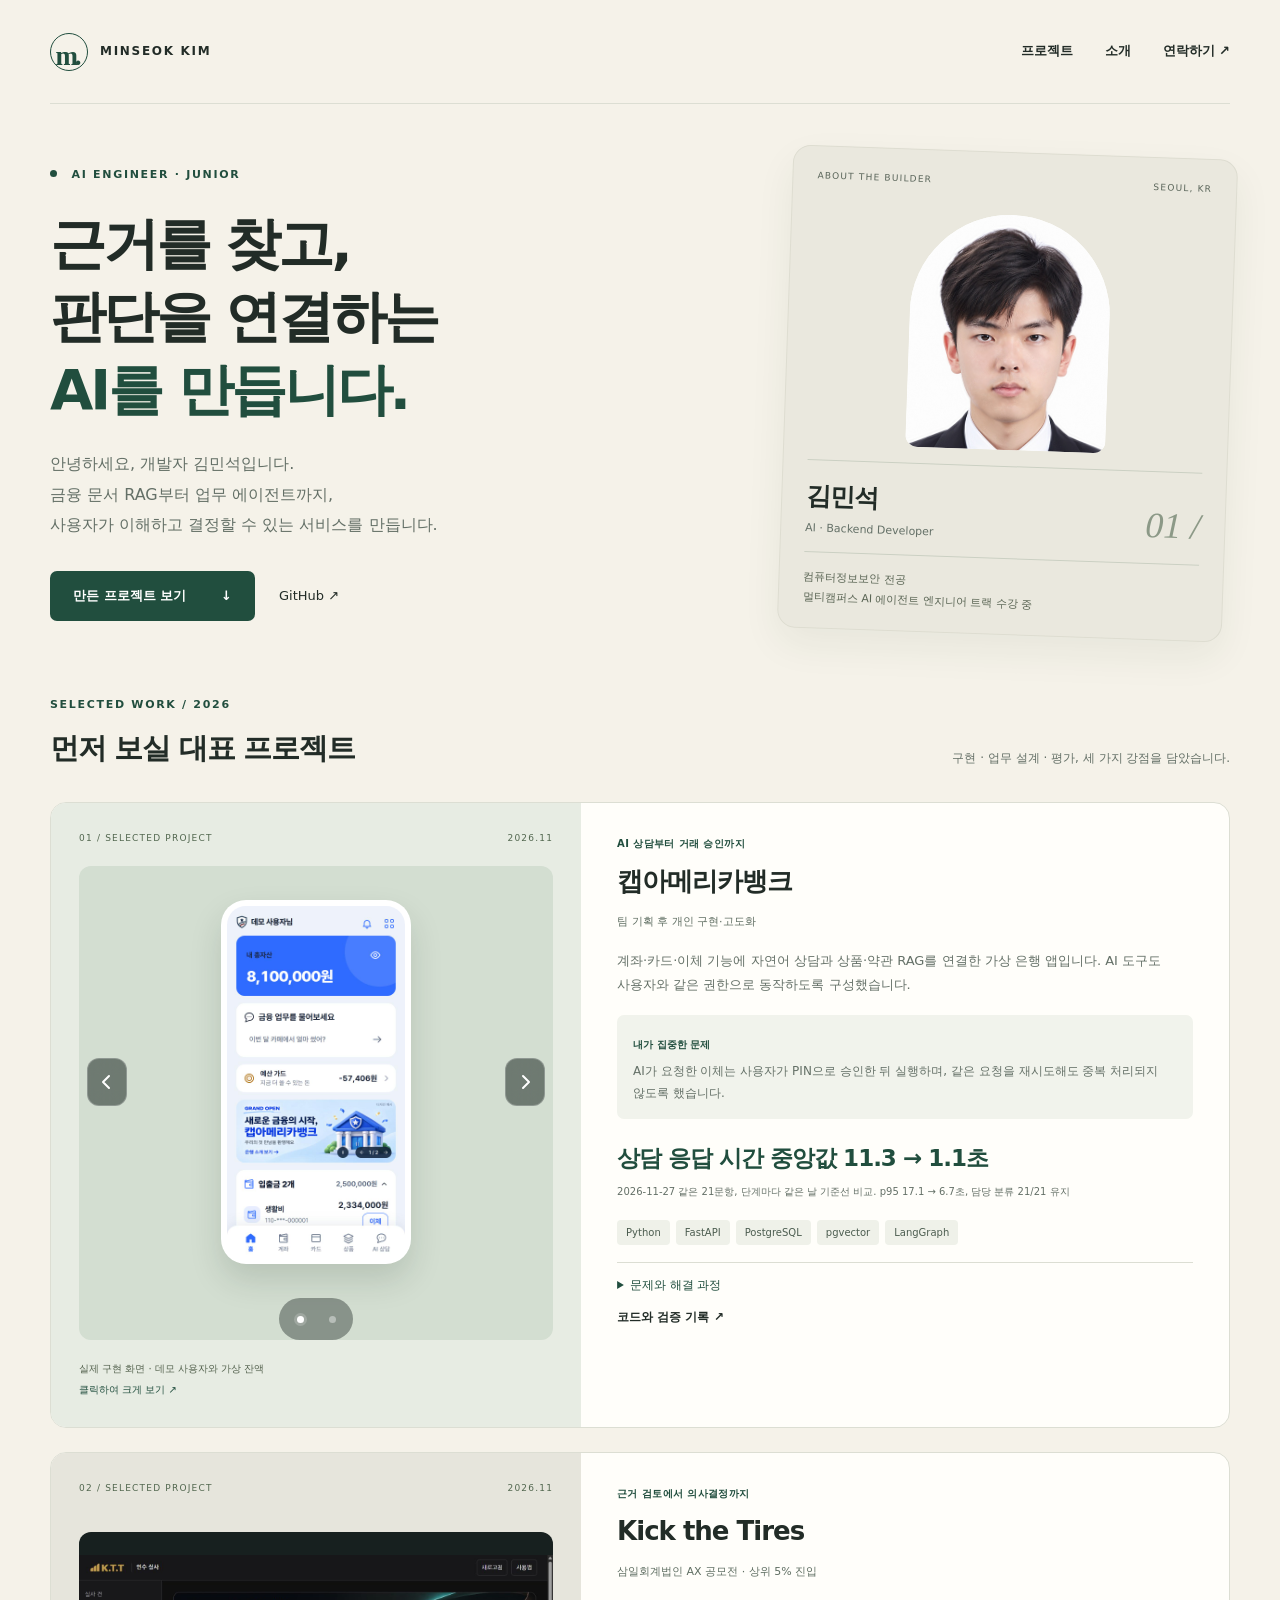
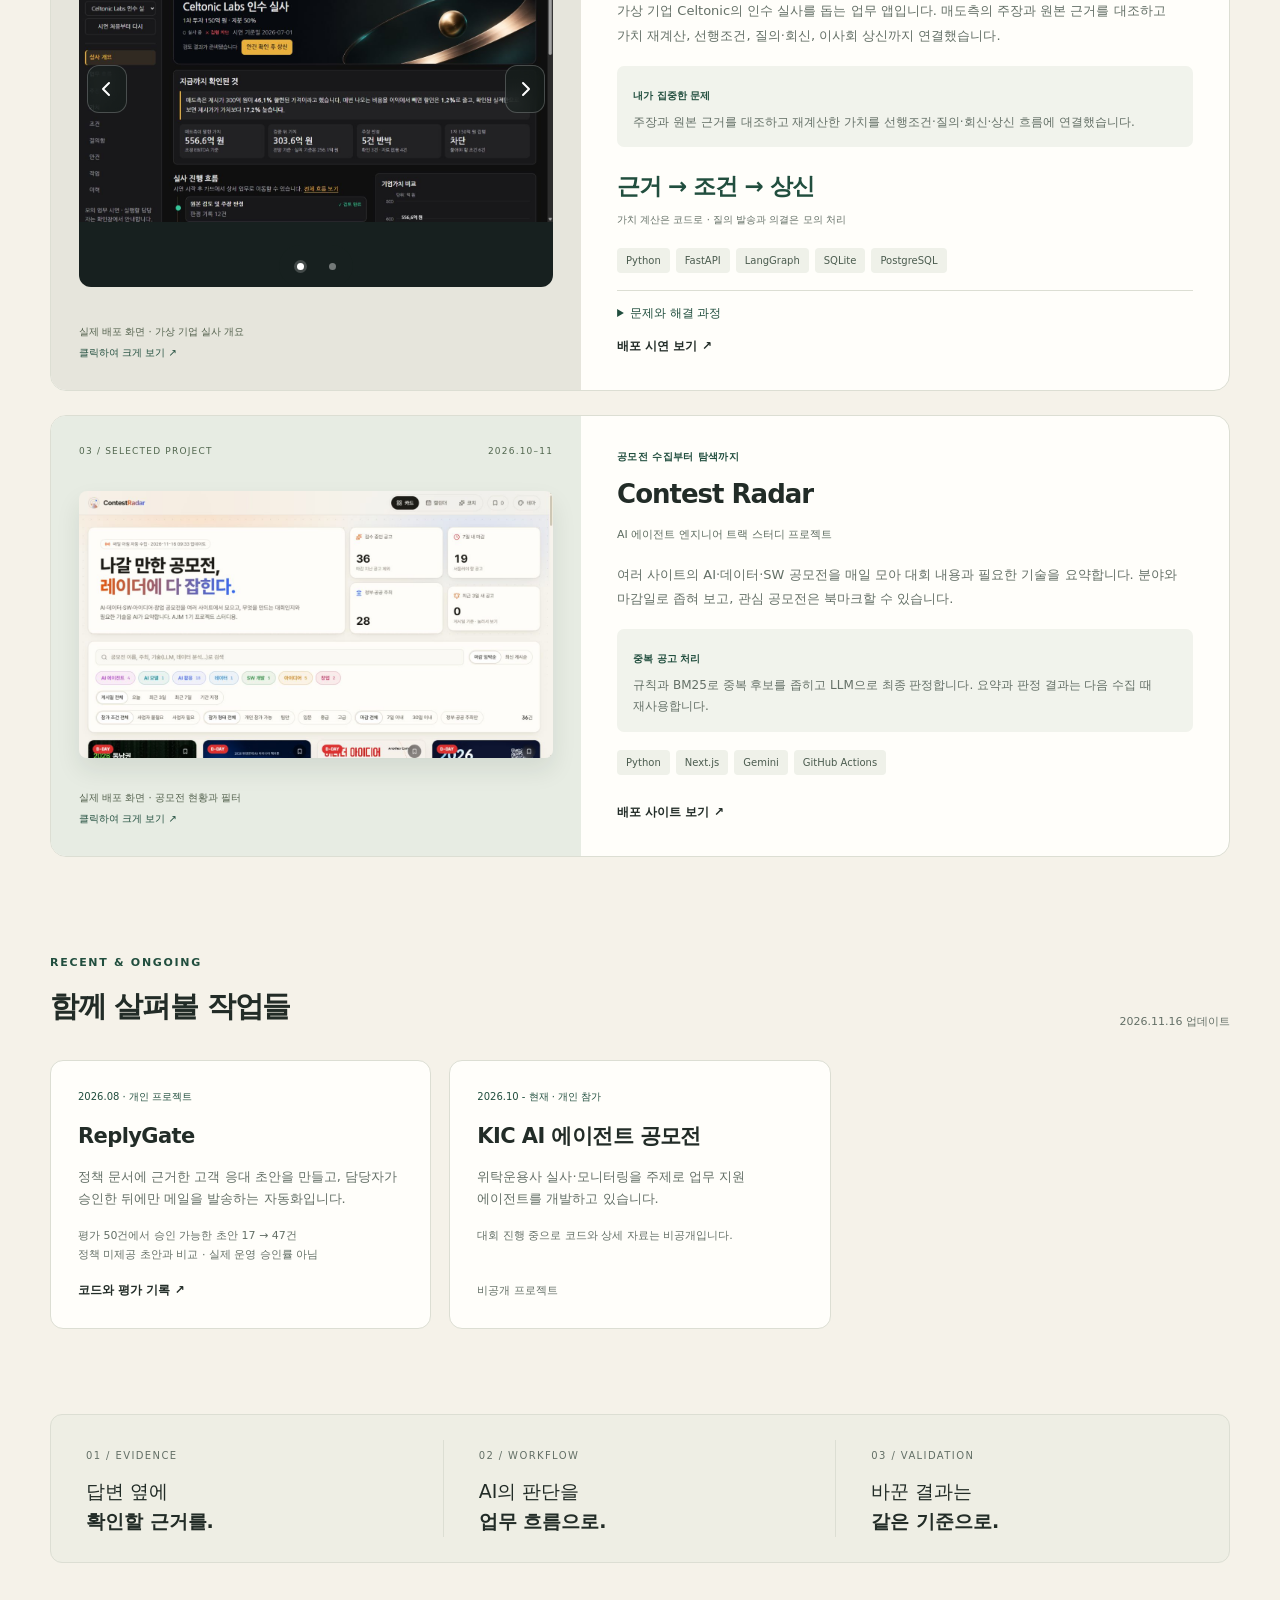
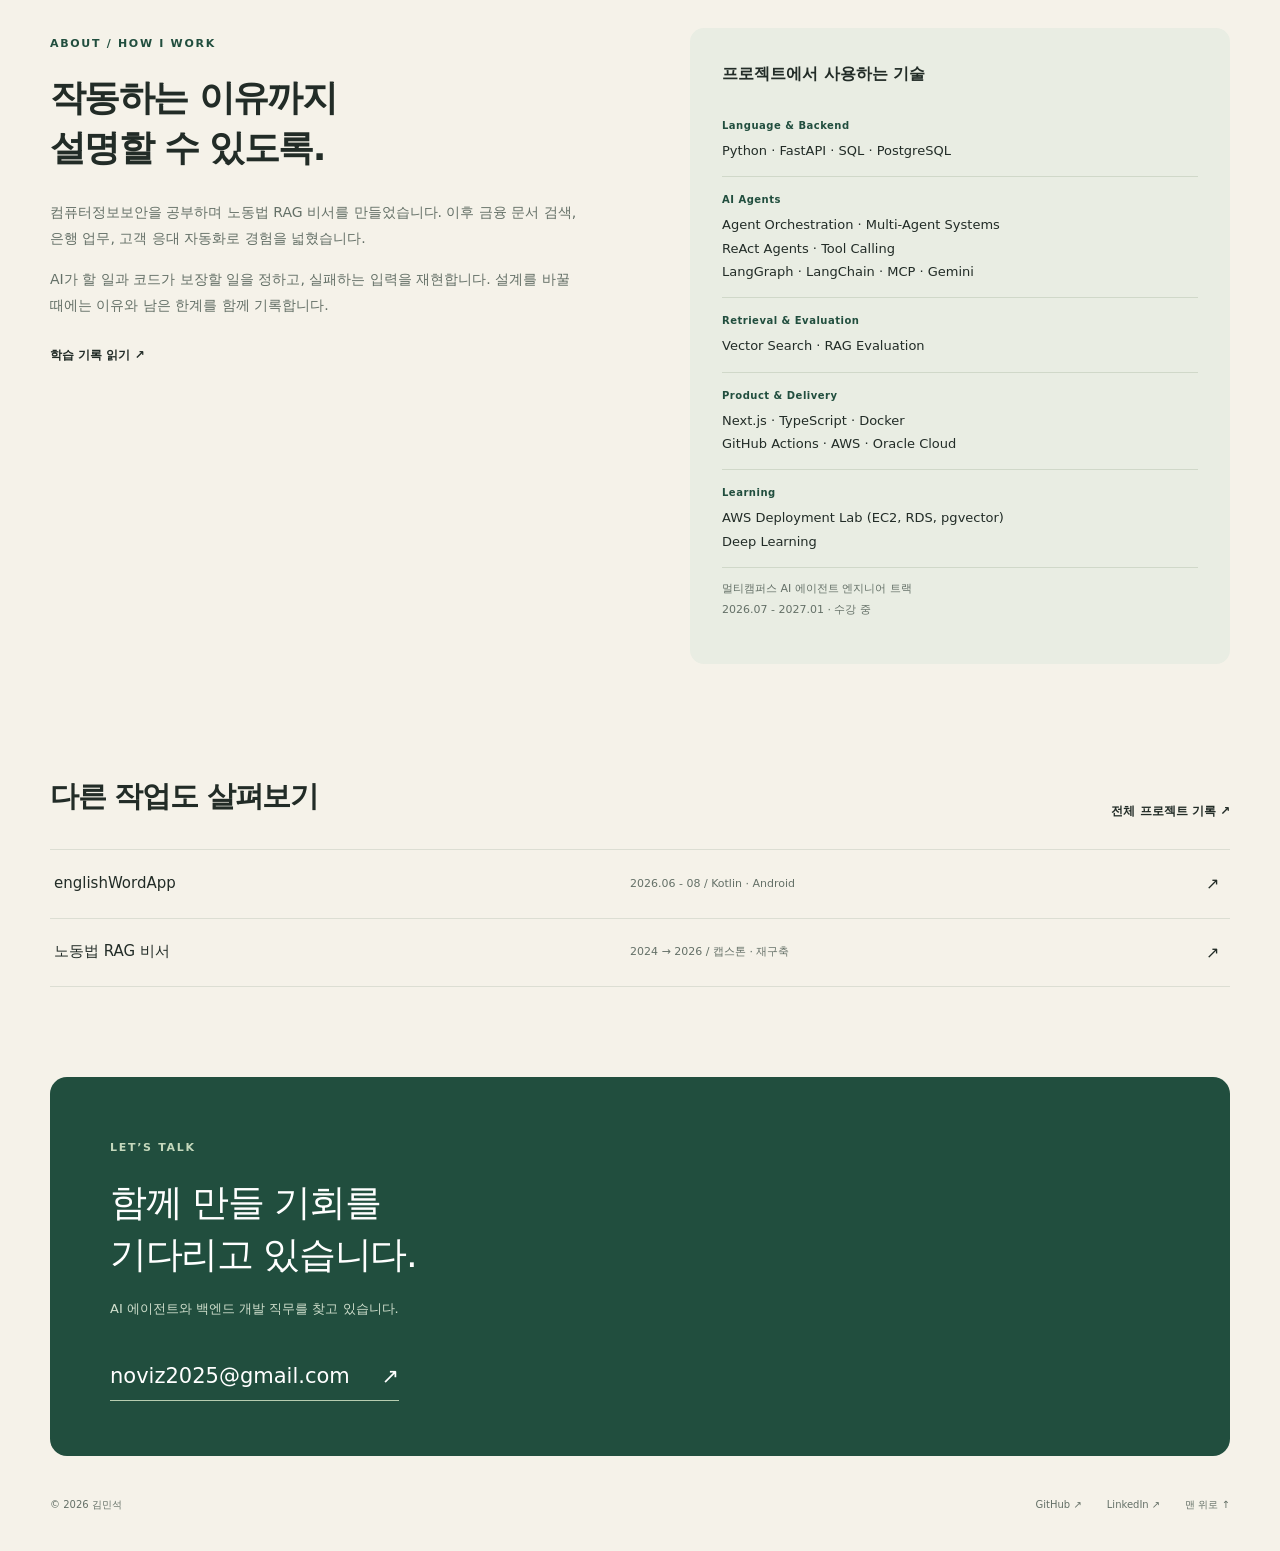
==== commit b1bf3c42: "docs: 캡아메리카뱅크 새 화면과 응답 시간 반영, 노비즈 뱅크 링크 제거" ====
--- a/index.html
+++ b/index.html
@@ -5,9 +5,9 @@
 
 <section id="work"><div class="section-heading"><div><span class="eyebrow">SELECTED WORK / 2026</span><h2>먼저 보실 대표 프로젝트</h2></div><p>구현 · 업무 설계 · 평가, 세 가지 강점을 담았습니다.</p></div><div class="projects"><article class="project featured-project" id="capamerica">
  <figure class="project-visual visual-capamerica"><div class="visual-heading"><span>01 / SELECTED PROJECT</span><span>2026.11</span></div>
-<div class="project-gallery" data-gallery role="region" aria-roledescription="이미지 슬라이더" aria-label="캡아메리카뱅크 프로젝트 이미지"><a class="gallery-slide image-link" data-caption="실제 구현 화면 · 데모 사용자와 가상 잔액" href="assets/projects/capamerica-home.png" target="_blank" rel="noopener" aria-label="캡아메리카뱅크 이미지 크게 보기 (새 탭)"><span class="phone-frame"><span class="phone-screen"><img src="assets/projects/capamerica-home.png" alt="캡아메리카뱅크 모바일 홈의 자산, 예산 가드, 계좌와 이체 화면" loading="lazy" decoding="async"></span></span></a><a class="gallery-slide image-link" href="assets/projects/capamerica-workflow.svg" target="_blank" rel="noopener" aria-label="캡아메리카뱅크 LangGraph 업무 흐름도 크게 보기 (새 탭)" data-caption="멀티 에이전트 설계 · ReAct 루프, 결제·예산 가드" hidden><img src="assets/projects/capamerica-workflow.svg" alt="LangGraph Supervisor와 도메인 Agent 네 개, ReAct 도구 호출 루프, 결제·이체와 예산 가드 구조도" width="1440" height="1200" loading="lazy" decoding="async"></a><div class="gallery-controls" hidden><button class="gallery-arrow previous" data-previous type="button" aria-label="캡아메리카뱅크 이전 이미지"><svg viewBox="0 0 24 24" aria-hidden="true"><path d="m14 6-6 6 6 6"/></svg></button><button class="gallery-arrow next" data-next type="button" aria-label="캡아메리카뱅크 다음 이미지"><svg viewBox="0 0 24 24" aria-hidden="true"><path d="m10 6 6 6-6 6"/></svg></button><div class="gallery-dots" role="group" aria-label="이미지 선택"><button class="gallery-dot" type="button" aria-label="캡아메리카뱅크 은행 홈 화면 보기" aria-pressed="true"><span></span></button><button class="gallery-dot" type="button" aria-label="캡아메리카뱅크 LangGraph 업무 흐름도 보기" aria-pressed="false"><span></span></button></div></div></div>
+<div class="project-gallery" data-gallery role="region" aria-roledescription="이미지 슬라이더" aria-label="캡아메리카뱅크 프로젝트 이미지"><a class="gallery-slide image-link" data-caption="실제 구현 화면 · 데모 사용자와 가상 잔액" href="assets/projects/capamerica-home.jpg" target="_blank" rel="noopener" aria-label="캡아메리카뱅크 이미지 크게 보기 (새 탭)"><span class="phone-frame"><span class="phone-screen"><img src="assets/projects/capamerica-home.jpg" alt="캡아메리카뱅크 모바일 홈의 자산, 예산 가드, 계좌와 이체 화면" loading="lazy" decoding="async"></span></span></a><a class="gallery-slide image-link" href="assets/projects/capamerica-workflow.svg" target="_blank" rel="noopener" aria-label="캡아메리카뱅크 LangGraph 업무 흐름도 크게 보기 (새 탭)" data-caption="멀티 에이전트 설계 · ReAct 루프, 결제·예산 가드" hidden><img src="assets/projects/capamerica-workflow.svg" alt="LangGraph Supervisor와 도메인 Agent 네 개, ReAct 도구 호출 루프, 결제·이체와 예산 가드 구조도" width="1440" height="1200" loading="lazy" decoding="async"></a><div class="gallery-controls" hidden><button class="gallery-arrow previous" data-previous type="button" aria-label="캡아메리카뱅크 이전 이미지"><svg viewBox="0 0 24 24" aria-hidden="true"><path d="m14 6-6 6 6 6"/></svg></button><button class="gallery-arrow next" data-next type="button" aria-label="캡아메리카뱅크 다음 이미지"><svg viewBox="0 0 24 24" aria-hidden="true"><path d="m10 6 6 6-6 6"/></svg></button><div class="gallery-dots" role="group" aria-label="이미지 선택"><button class="gallery-dot" type="button" aria-label="캡아메리카뱅크 은행 홈 화면 보기" aria-pressed="true"><span></span></button><button class="gallery-dot" type="button" aria-label="캡아메리카뱅크 LangGraph 업무 흐름도 보기" aria-pressed="false"><span></span></button></div></div></div>
 <figcaption><span data-caption aria-live="polite">실제 구현 화면 · 데모 사용자와 가상 잔액</span><span>클릭하여 크게 보기 ↗</span></figcaption></figure>
- <div class="project-copy"><div class="eyebrow">AI 상담부터 거래 승인까지</div><h3>캡아메리카뱅크</h3><p class="project-role">팀 기획 후 개인 구현·고도화</p><p>계좌·카드·이체 기능에 자연어 상담과 상품·약관 RAG를 연결한 가상 은행 앱입니다. AI 도구도 사용자와 같은 권한으로 동작하도록 구성했습니다.</p><div class="contribution"><span>내가 집중한 문제</span><p>AI가 요청한 이체는 사용자가 PIN으로 승인한 뒤 실행하며, 같은 요청을 재시도해도 중복 처리되지 않도록 했습니다.</p></div><div class="metric"><strong>상담 응답 시간 중앙값 15.0 → 8.2초</strong><span>라우터 개선 전후 동일 질문 비교</span></div><div class="tags"><span>Python</span><span>FastAPI</span><span>PostgreSQL</span><span>pgvector</span><span>LangGraph</span></div><details><summary>문제와 해결 과정</summary><p>AI가 재시도한 이체 요청이 중복 실행되거나, 상담 도구가 사용자의 권한을 넘어 돈을 움직이는 상황을 막아야 했습니다. 상담 응답이 느렸고, 테스트용 모델에서 통과한 대화가 실제 Gemini에서는 메시지 형식 차이로 실패했습니다.</p><p>잔액과 장부 변경을 실행 함수로 모으고 행 잠금과 요청 번호를 적용했습니다. AI는 이체 승인 요청을 만들고, 사용자가 PIN을 입력하면 거래를 실행합니다. 상담 라우터는 대화 턴마다 실행 계획을 한 번만 세우도록 바꿨고, Gemini의 메시지 제약을 테스트용 모델에도 반영했습니다.</p><p class="fine">RAG 평가는 데모 약관 기반 38문항으로 진행했습니다. 거래 시연에는 가상 데이터를 사용합니다.</p></details><a class="text-link" href="https://github.com/noviz-domino/avengers-bank-noviz">코드와 검증 기록 <span aria-hidden="true">↗</span></a></div>
+ <div class="project-copy"><div class="eyebrow">AI 상담부터 거래 승인까지</div><h3>캡아메리카뱅크</h3><p class="project-role">팀 기획 후 개인 구현·고도화</p><p>계좌·카드·이체 기능에 자연어 상담과 상품·약관 RAG를 연결한 가상 은행 앱입니다. AI 도구도 사용자와 같은 권한으로 동작하도록 구성했습니다.</p><div class="contribution"><span>내가 집중한 문제</span><p>AI가 요청한 이체는 사용자가 PIN으로 승인한 뒤 실행하며, 같은 요청을 재시도해도 중복 처리되지 않도록 했습니다.</p></div><div class="metric"><strong>상담 응답 시간 중앙값 11.3 → 1.1초</strong><span>2026-11-27 같은 21문항, 단계마다 같은 날 기준선 비교. p95 17.1 → 6.7초, 담당 분류 21/21 유지</span></div><div class="tags"><span>Python</span><span>FastAPI</span><span>PostgreSQL</span><span>pgvector</span><span>LangGraph</span></div><details><summary>문제와 해결 과정</summary><p>AI가 재시도한 이체 요청이 중복 실행되거나, 상담 도구가 사용자의 권한을 넘어 돈을 움직이는 상황을 막아야 했습니다. 상담 응답이 느렸고, 테스트용 모델에서 통과한 대화가 실제 Gemini에서는 메시지 형식 차이로 실패했습니다.</p><p>잔액과 장부 변경을 실행 함수로 모으고 행 잠금과 요청 번호를 적용했습니다. AI는 이체 승인 요청을 만들고, 사용자가 PIN을 입력하면 거래를 실행합니다. 상담 라우터는 대화 턴마다 실행 계획을 한 번만 세우도록 바꿨고, Gemini의 메시지 제약을 테스트용 모델에도 반영했습니다.</p><p class="fine">RAG 평가는 데모 약관 기반 38문항으로 진행했습니다. 거래 시연에는 가상 데이터를 사용합니다.</p></details><a class="text-link" href="https://github.com/noviz-domino/avengers-bank-noviz">코드와 검증 기록 <span aria-hidden="true">↗</span></a></div>
  </article><article class="project featured-project" id="ktt">
  <figure class="project-visual visual-ktt"><div class="visual-heading"><span>02 / SELECTED PROJECT</span><span>2026.11</span></div>
 <div class="project-gallery" data-gallery role="region" aria-roledescription="이미지 슬라이더" aria-label="Kick the Tires 프로젝트 이미지"><a class="gallery-slide image-link" href="assets/projects/kick-the-tires-home.jpg" target="_blank" rel="noopener" aria-label="Kick the Tires 실사 개요 메인 화면 크게 보기 (새 탭)" data-caption="실제 배포 화면 · 가상 기업 실사 개요"><img src="assets/projects/kick-the-tires-home.jpg" alt="Kick the Tires 실사 개요 메인 화면" loading="lazy" decoding="async"></a><a class="gallery-slide image-link" href="assets/projects/kick-the-tires-workflow.png" target="_blank" rel="noopener" aria-label="Kick the Tires 업무 실행 그래프 크게 보기 (새 탭)" data-caption="실제 구현 화면 · 업무 실행 그래프" hidden><img src="assets/projects/kick-the-tires-workflow.png" alt="Kick the Tires 업무 실행 그래프" loading="lazy" decoding="async"></a><div class="gallery-controls" hidden><button class="gallery-arrow previous" data-previous type="button" aria-label="Kick the Tires 이전 이미지"><svg viewBox="0 0 24 24" aria-hidden="true"><path d="m14 6-6 6 6 6"/></svg></button><button class="gallery-arrow next" data-next type="button" aria-label="Kick the Tires 다음 이미지"><svg viewBox="0 0 24 24" aria-hidden="true"><path d="m10 6 6 6-6 6"/></svg></button><div class="gallery-dots" role="group" aria-label="이미지 선택"><button class="gallery-dot" type="button" aria-label="Kick the Tires 실사 개요 메인 화면 보기" aria-pressed="true"><span></span></button><button class="gallery-dot" type="button" aria-label="Kick the Tires 업무 실행 그래프 보기" aria-pressed="false"><span></span></button></div></div></div>
@@ -34,5 +34,5 @@
 <section class="recent"><div class="section-heading"><div><span class="eyebrow">RECENT & ONGOING</span><h2>함께 살펴볼 작업들</h2></div><span class="fine">2026.11.16 업데이트</span></div><div class="small-grid"><article class="small-card"><span class="status">2026.08 · 개인 프로젝트</span><h3>ReplyGate</h3><p>정책 문서에 근거한 고객 응대 초안을 만들고, 담당자가 승인한 뒤에만 메일을 발송하는 자동화입니다.</p><p class="fine">평가 50건에서 승인 가능한 초안 17 → 47건<br>정책 미제공 초안과 비교 · 실제 운영 승인률 아님</p><a class="text-link" href="https://github.com/noviz-domino/portfolio/tree/main/projects/replygate">코드와 평가 기록 ↗</a></article><article class="small-card"><span class="status">2026.10 - 현재 · 개인 참가</span><h3>KIC AI 에이전트 공모전</h3><p>위탁운용사 실사·모니터링을 주제로 업무 지원 에이전트를 개발하고 있습니다.</p><p class="fine">대회 진행 중으로 코드와 상세 자료는 비공개입니다.</p><span class="muted-link">비공개 프로젝트</span></article></div></section>
 <section class="principles" aria-label="개발에서 중요하게 생각하는 것"><div><span>01 / EVIDENCE</span><p>답변 옆에<br><strong>확인할 근거를.</strong></p></div><div><span>02 / WORKFLOW</span><p>AI의 판단을<br><strong>업무 흐름으로.</strong></p></div><div><span>03 / VALIDATION</span><p>바꾼 결과는<br><strong>같은 기준으로.</strong></p></div></section>
 <section id="about" class="about"><div><span class="eyebrow">ABOUT / HOW I WORK</span><h2>작동하는 이유까지<br>설명할 수 있도록.</h2><p>컴퓨터정보보안을 공부하며 노동법 RAG 비서를 만들었습니다. 이후 금융 문서 검색, 은행 업무, 고객 응대 자동화로 경험을 넓혔습니다.</p><p>AI가 할 일과 코드가 보장할 일을 정하고, 실패하는 입력을 재현합니다. 설계를 바꿀 때에는 이유와 남은 한계를 함께 기록합니다.</p><a class="text-link" href="https://github.com/noviz-domino/TIL">학습 기록 읽기 ↗</a></div><div class="skills-card"><h3>프로젝트에서 사용하는 기술</h3><dl><div><dt>Language & Backend</dt><dd>Python · FastAPI · SQL · PostgreSQL</dd></div><div><dt>AI Agents</dt><dd>Agent Orchestration · Multi-Agent Systems<br>ReAct Agents · Tool Calling<br>LangGraph · LangChain · MCP · Gemini</dd></div><div><dt>Retrieval & Evaluation</dt><dd>Vector Search · RAG Evaluation</dd></div><div><dt>Product & Delivery</dt><dd>Next.js · TypeScript · Docker<br>GitHub Actions · AWS · Oracle Cloud</dd></div><div><dt>Learning</dt><dd>AWS Deployment Lab (EC2, RDS, pgvector)<br>Deep Learning</dd></div></dl><p class="fine">멀티캠퍼스 AI 에이전트 엔지니어 트랙<br>2026.07 - 2027.01 · 수강 중</p></div></section>
-<section class="archive"><div class="section-heading"><h2>다른 작업도 살펴보기</h2><a class="text-link" href="https://github.com/noviz-domino/portfolio">전체 프로젝트 기록 ↗</a></div><div class="archive-links"><a href="https://github.com/noviz-domino/langgraph-financial-agent"><span>대화형 은행 업무 Agent</span><small>2026.09 / LangGraph · 승인 흐름</small><b>↗</b></a><a href="https://github.com/noviz-domino/portfolio/tree/main/projects/englishWordApp"><span>englishWordApp</span><small>2026.06 - 08 / Kotlin · Android</small><b>↗</b></a><a href="https://github.com/noviz-domino/portfolio/tree/main/projects/legal_secretary"><span>노동법 RAG 비서</span><small>2024 → 2026 / 캡스톤 · 재구축</small><b>↗</b></a></div></section>
+<section class="archive"><div class="section-heading"><h2>다른 작업도 살펴보기</h2><a class="text-link" href="https://github.com/noviz-domino/portfolio">전체 프로젝트 기록 ↗</a></div><div class="archive-links"><a href="https://github.com/noviz-domino/portfolio/tree/main/projects/englishWordApp"><span>englishWordApp</span><small>2026.06 - 08 / Kotlin · Android</small><b>↗</b></a><a href="https://github.com/noviz-domino/portfolio/tree/main/projects/legal_secretary"><span>노동법 RAG 비서</span><small>2024 → 2026 / 캡스톤 · 재구축</small><b>↗</b></a></div></section>
 <section id="contact" class="contact"><span class="eyebrow">LET’S TALK</span><h2>함께 만들 기회를<br>기다리고 있습니다.</h2><p>AI 에이전트와 백엔드 개발 직무를 찾고 있습니다.</p><a href="mailto:noviz2025@gmail.com">noviz2025@gmail.com <span aria-hidden="true">↗</span></a></section></main><footer><span>© 2026 김민석</span><div><a href="https://github.com/noviz-domino">GitHub ↗</a><a href="https://www.linkedin.com/in/kim-min-seok-domino/">LinkedIn ↗</a><a href="#home">맨 위로 ↑</a></div></footer></body></html>
--- a/styles.css
+++ b/styles.css
@@ -17,10 +17,10 @@
 @media(prefers-reduced-motion:reduce){.image-link img{transition:none}.image-link:hover img{transform:none}}
 @media print{.project-visual{padding:15px}.visual-capamerica .image-link img{height:250px}.project-visual img{box-shadow:none}.featured-project{break-inside:avoid}.principles{margin-top:25px}}
 
-/* Match the capture's 319 × 632 app area; exclude the original viewport gutters. */
+/* v5 capture is the 384 × 760 viewport itself (same ratio as 319 × 632), so it fills the frame without cropping. */
 .phone-frame{display:block;width:210px;max-width:100%;padding:6px;border-radius:25px;background:#fff;box-shadow:0 16px 32px #152a1c25}
 .phone-screen{display:block;position:relative;aspect-ratio:319/632;overflow:hidden;border-radius:19px;background:#fff}
-.visual-capamerica .phone-screen img{position:absolute;top:0;left:0;width:calc(100% * 348 / 319);max-width:none;height:auto;max-height:none;border:0;border-radius:0;box-shadow:none;transform:none}
+.visual-capamerica .phone-screen img{position:absolute;top:0;left:0;width:100%;max-width:none;height:auto;max-height:none;border:0;border-radius:0;box-shadow:none;transform:none}
 .project-gallery{position:relative;aspect-ratio:4/3;width:100%;margin:auto 0;border-radius:12px;background:#17201f;overflow:hidden;isolation:isolate}
 .project-gallery .gallery-slide{position:absolute;inset:0;min-height:0;padding:0 0 42px;display:flex;align-items:center}
 .project-gallery .gallery-slide[hidden],.gallery-controls[hidden]{display:none}
